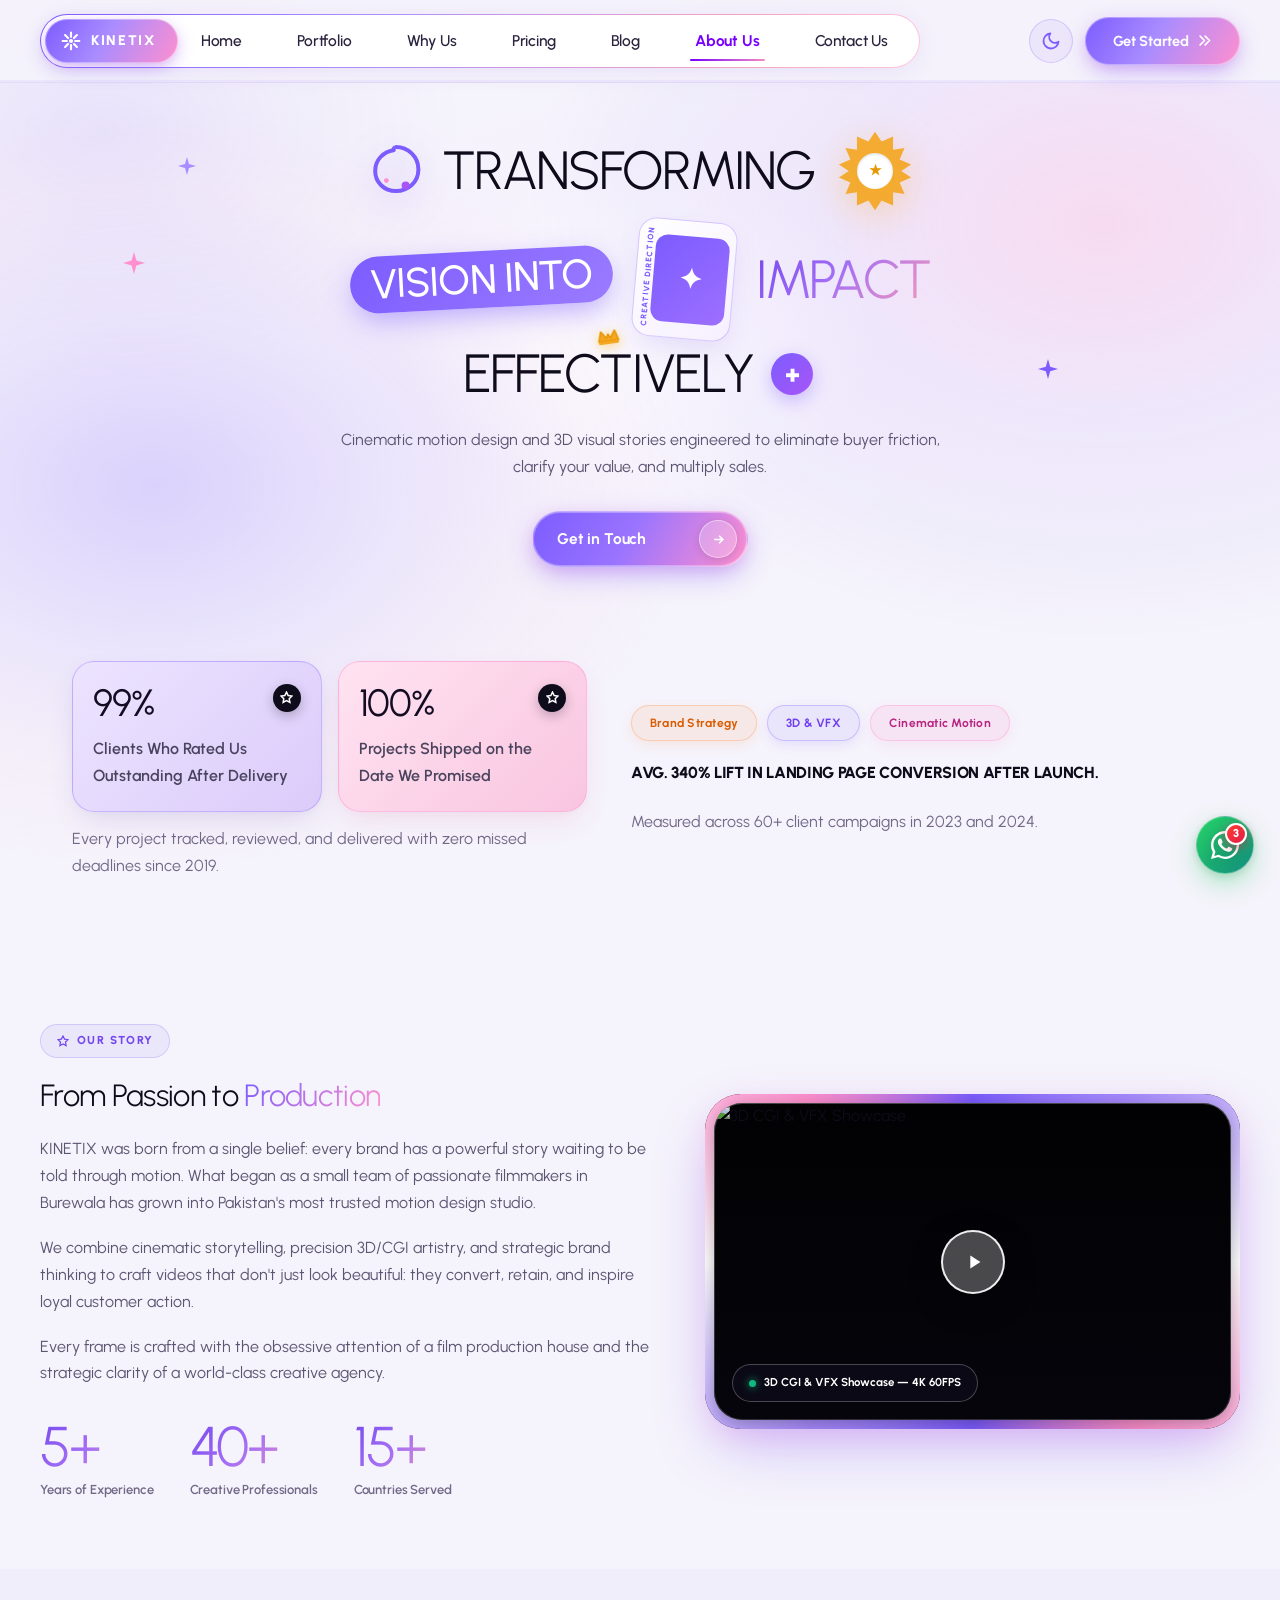
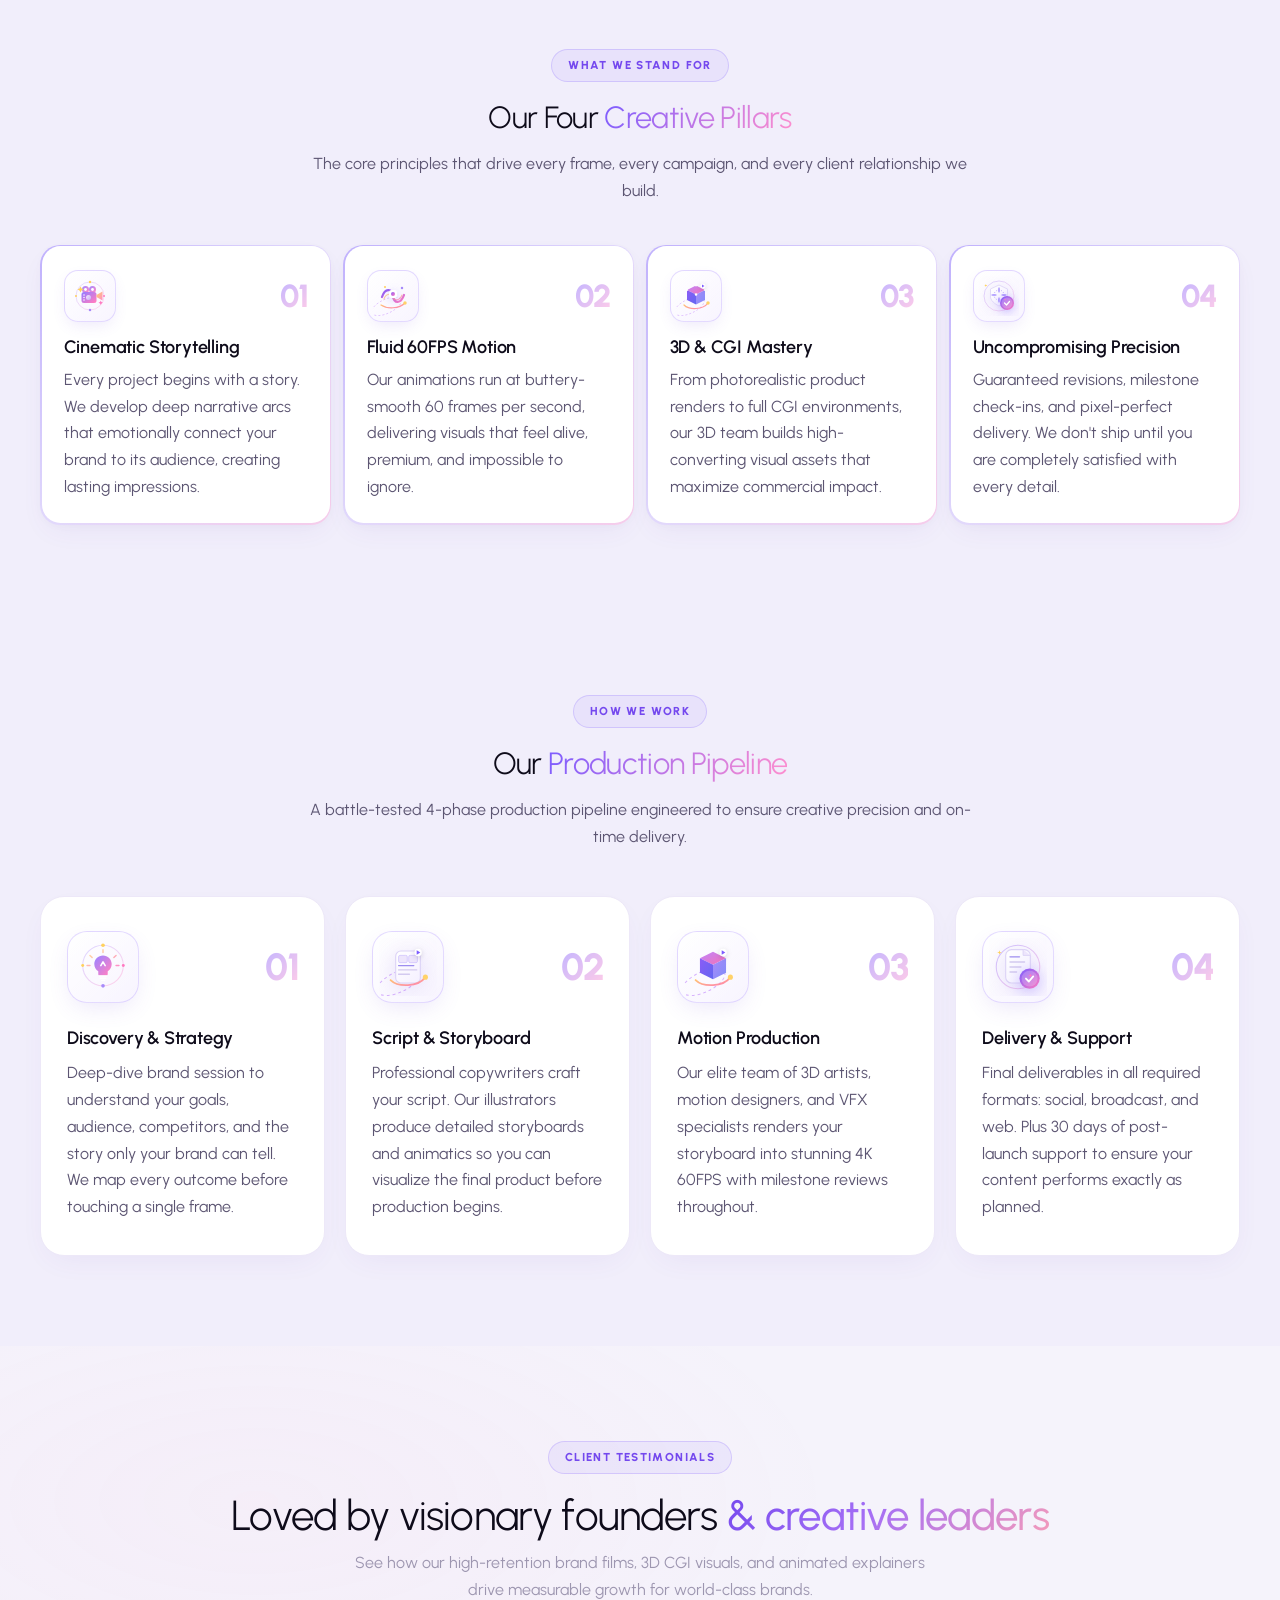
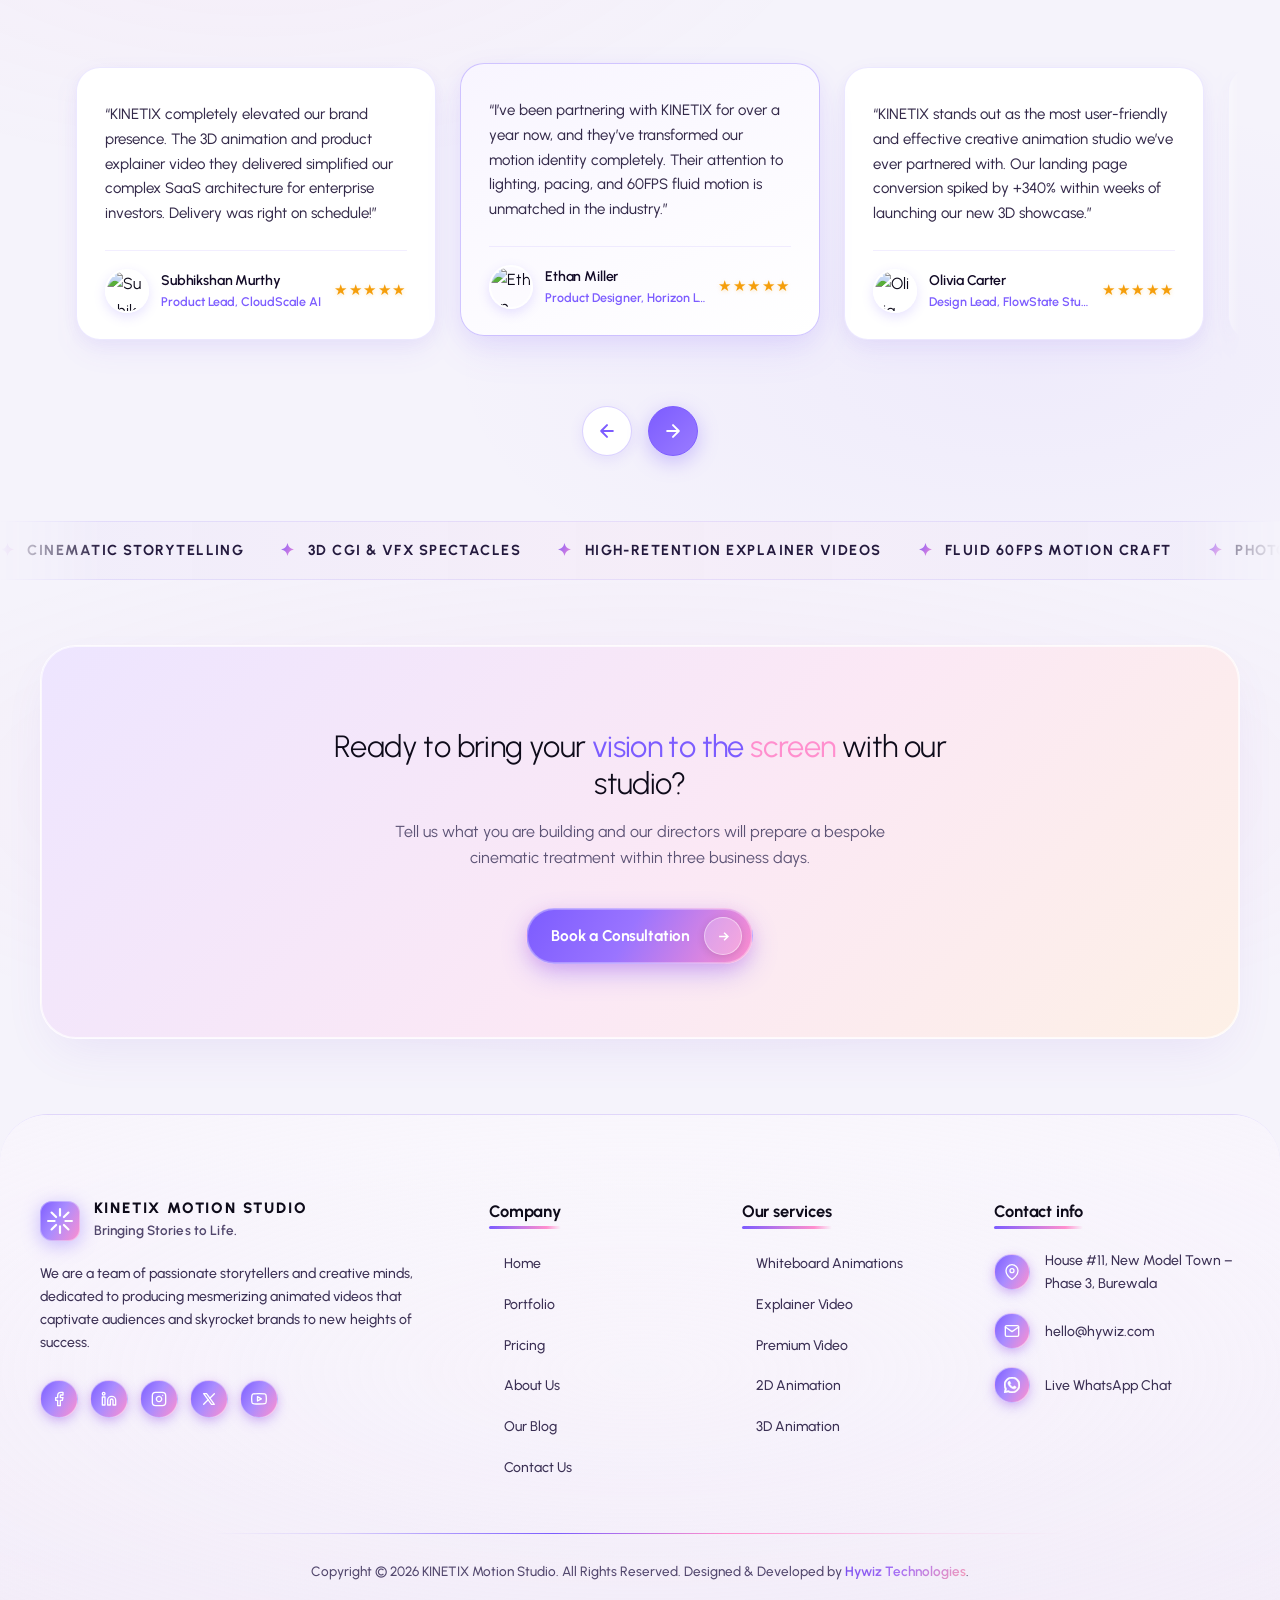
==== about.html @ e3a7b450 "Unify luxury Nuvio-style footer across all pages (home, about, blog-post, product)" ====
<!DOCTYPE html>
<html lang="en">
<head>
<meta charset="UTF-8">
<meta name="viewport" content="width=device-width, initial-scale=1.0">
<title>About Us &mdash; KINETIX Motion &amp; Film Studio</title>
<link rel="preconnect" href="https://fonts.googleapis.com">
<link rel="preconnect" href="https://fonts.gstatic.com" crossorigin>
<link href="https://fonts.googleapis.com/css2?family=Urbanist:wght@300;400;500;600;700;800;900&display=swap" rel="stylesheet">
<link href="https://api.fontshare.com/v2/css?f[]=satoshi@300,400,500,600,700,800,900&display=swap" rel="stylesheet">
<link href="https://fonts.googleapis.com/css2?family=Caveat:wght@600;700&display=swap" rel="stylesheet">
<script src="https://cdnjs.cloudflare.com/ajax/libs/gsap/3.12.5/gsap.min.js"></script>
<script src="https://cdnjs.cloudflare.com/ajax/libs/gsap/3.12.5/ScrollTrigger.min.js"></script>
<link rel="stylesheet" href="css/style.css?v=5.3">
<link rel="stylesheet" href="css/about.css?v=5.2">
<link rel="stylesheet" href="css/dark-theme.css?v=5.3">
<script>
  (function(){
    try {
      var saved = localStorage.getItem('kinetix_theme');
      var prefersDark = window.matchMedia && window.matchMedia('(prefers-color-scheme: dark)').matches;
      if (saved === 'dark' || (!saved && prefersDark)) {
        document.documentElement.setAttribute('data-theme', 'dark');
      }
    } catch(e){}
  })();
</script>
</head>
<body>

<!-- NAVBAR -->
<header class="site-header">
  <div class="nav-wrapper">
    <div class="nav-main-capsule">
      <a href="index.html#top" class="nav-logo-box" aria-label="KINETIX Homepage">
        <svg class="nav-motion-icon" width="20" height="20" viewBox="0 0 24 24" fill="none">
          <path d="M12 2v5M12 17v5M2 12h5M17 12h5M4.93 4.93l3.54 3.54M15.54 15.54l3.53 3.53M4.93 19.07l3.54-3.54M15.54 8.46l3.53-3.53" stroke="#ffffff" stroke-width="2.6" stroke-linecap="round"/>
          <circle cx="12" cy="12" r="2.5" fill="#ffffff"/>
        </svg>
        <span class="nav-logo-text">KINETIX</span>
      </a>
      <div class="nav-links-segment">
        <nav class="nav-links-menu">
          <a href="index.html#top" class="nav-item">Home</a>
          <a href="index.html#work" class="nav-item">Portfolio</a>
          <a href="index.html#why-us" class="nav-item">Why Us</a>
          <a href="index.html#pricing" class="nav-item">Pricing</a>
          <a href="index.html#blog" class="nav-item">Blog</a>
          <a href="about.html" class="nav-item active">About Us</a>
          <a href="index.html#contact" class="nav-item">Contact Us</a>
        </nav>
      </div>
    </div>
    <div class="nav-cta-wrap">
      <!-- Hamburger Button (mobile only) -->
      <button type="button" class="nav-hamburger" id="navHamburger" aria-label="Open menu" aria-expanded="false" onclick="toggleMobileMenu(event)">
        <span class="ham-bar"></span>
        <span class="ham-bar"></span>
        <span class="ham-bar"></span>
      </button>

      <!-- Dark / Light Theme Toggle -->
      <button type="button" class="theme-toggle-btn" aria-label="Toggle dark mode" title="Toggle dark mode">
        <svg class="icon-moon" viewBox="0 0 24 24" width="20" height="20">
          <path d="M21 12.79A9 9 0 1 1 11.21 3 7 7 0 0 0 21 12.79z"/>
        </svg>
        <svg class="icon-sun" viewBox="0 0 24 24" width="20" height="20">
          <circle cx="12" cy="12" r="5"/>
          <line x1="12" y1="1" x2="12" y2="3"/>
          <line x1="12" y1="21" x2="12" y2="23"/>
          <line x1="4.22" y1="4.22" x2="5.64" y2="5.64"/>
          <line x1="18.36" y1="18.36" x2="19.78" y2="19.78"/>
          <line x1="1" y1="12" x2="3" y2="12"/>
          <line x1="21" y1="12" x2="23" y2="12"/>
          <line x1="4.22" y1="19.78" x2="5.64" y2="18.36"/>
          <line x1="18.36" y1="5.64" x2="19.78" y2="4.22"/>
        </svg>
      </button>

      <a href="index.html#pricing" class="btn-get-started">
        <span>Get Started</span>
        <svg class="btn-arrow-icon" viewBox="0 0 24 24" width="16" height="16" fill="none" stroke="currentColor" stroke-width="2.6" stroke-linecap="round" stroke-linejoin="round">
          <path d="M13 5l7 7-7 7M5 5l7 7-7 7"/>
        </svg>
      </a>
    </div>
  </div>

  <!-- Mobile Drawer Menu -->
  <div class="mobile-nav-drawer" id="mobileNavDrawer" aria-hidden="true">
    <nav class="mobile-nav-links">
      <a href="index.html#top" class="mobile-nav-item" onclick="closeMobileMenu()">Home</a>
      <a href="index.html#work" class="mobile-nav-item" onclick="closeMobileMenu()">Portfolio</a>
      <a href="index.html#why-us" class="mobile-nav-item" onclick="closeMobileMenu()">Why Us</a>
      <a href="index.html#pricing" class="mobile-nav-item" onclick="closeMobileMenu()">Pricing</a>
      <a href="index.html#blog" class="mobile-nav-item" onclick="closeMobileMenu()">Blog</a>
      <a href="about.html" class="mobile-nav-item active">About Us</a>
      <a href="index.html#contact" class="mobile-nav-item" onclick="closeMobileMenu()">Contact Us</a>
    </nav>
    <a href="index.html#pricing" class="mobile-nav-cta" onclick="closeMobileMenu()">Get Started <svg viewBox="0 0 24 24" width="14" height="14" fill="none" stroke="currentColor" stroke-width="2.6" stroke-linecap="round"><path d="M5 12h14M13 6l6 6-6 6"/></svg></a>
  </div>

  <!-- Trendy Scroll Progress Bar (0% to 100% Depth Tracker) -->
  <div class="header-scroll-progress-track" aria-hidden="true">
    <div class="header-scroll-progress-bar" id="headerProgressBar"></div>
  </div>
</header>


<main>

<!-- HERO -->
<section class="about-hero-section" id="top">
  <div class="about-hero-canvas">
    <div class="about-collage-headline">
      <!-- Sparkles -->
      <svg class="collage-sparkle sparkle-1" viewBox="0 0 20 20" fill="currentColor"><path d="M10 0l2.2 7.8L20 10l-7.8 2.2L10 20l-2.2-7.8L0 10l7.8-2.2z"/></svg>
      <svg class="collage-sparkle sparkle-2" viewBox="0 0 20 20" fill="currentColor"><path d="M10 0l2.2 7.8L20 10l-7.8 2.2L10 20l-2.2-7.8L0 10l7.8-2.2z"/></svg>
      <svg class="collage-sparkle sparkle-3" viewBox="0 0 20 20" fill="currentColor"><path d="M10 0l2.2 7.8L20 10l-7.8 2.2L10 20l-2.2-7.8L0 10l7.8-2.2z"/></svg>
      <svg class="collage-sparkle sparkle-4" viewBox="0 0 20 20" fill="currentColor"><path d="M10 0l2.2 7.8L20 10l-7.8 2.2L10 20l-2.2-7.8L0 10l7.8-2.2z"/></svg>
      <!-- Line 1 -->
      <div class="collage-line">
        <span class="collage-spiral-wrap">
          <svg class="collage-spiral-svg" viewBox="0 0 80 80" fill="none">
            <path d="M40 10 C55 10 68 22 68 38 C68 54 55 65 40 65 C25 65 14 54 14 40 C14 26 24 16 37 14" stroke="#7c5cff" stroke-width="5" stroke-linecap="round"/>
            <path d="M37 8 L40 14 L33 14 Z" fill="#7c5cff"/>
            <circle cx="52" cy="58" r="5" fill="#a855f7"/>
            <circle cx="28" cy="52" r="3" fill="#ff8fce"/>
          </svg>
        </span>
        <span class="collage-word-huge">TRANSFORMING</span>
        <span class="collage-gold-sticker">
          <svg class="sticker-fluted-bg" viewBox="0 0 100 100">
            <path d="M50 2L58 14L72 8L72 24L86 22L80 36L94 42L82 50L94 58L80 64L86 78L72 76L72 92L58 86L50 98L42 86L28 92L28 76L14 78L20 64L6 58L18 50L6 42L20 36L14 22L28 24L28 8L42 14Z" fill="#f5a623" opacity="0.92"/>
          </svg>
          <span class="sticker-center-badge"><span class="sticker-center-icon">&#9733;</span></span>
        </span>
      </div>
      <!-- Line 2 -->
      <div class="collage-line">
        <span class="collage-pill-purple">VISION INTO</span>
        <span class="collage-photo-card">
          <span class="photo-vertical-tag">Creative&nbsp;Direction</span>
          <span class="photo-avatar-box"><span class="photo-avatar-initial">&#10022;</span></span>
        </span>
        <span class="collage-word-orange">IMPACT</span>
      </div>
      <!-- Line 3 -->
      <div class="collage-line">
        <span class="collage-crown-wrap">
          <svg class="collage-crown-icon" viewBox="0 0 24 24" fill="none">
            <path d="M2 18h20l-3-10-5 7-2-4-2 4-5-7z" fill="#f5a623" stroke="#e59800" stroke-width="1.5" stroke-linejoin="round"/>
            <rect x="2" y="18" width="20" height="3" rx="1" fill="#f5a623"/>
          </svg>
          <span class="collage-word-huge">EFFECTIVELY</span>
        </span>
        <span class="collage-plus-pill">+</span>
      </div>
    </div>

    <p class="about-hero-sub">
      Cinematic motion design and 3D visual stories engineered to eliminate buyer friction, clarify your value, and multiply sales.
    </p>
    <div class="about-hero-action">
      <a href="index.html#contact" class="btn-primary">
        <span>Get in Touch</span>
        <span class="ic">
          <svg width="15" height="15" viewBox="0 0 24 24"><path d="M5 12h14M13 6l6 6-6 6"/></svg>
        </span>
      </a>
    </div>

    <!-- DOCK -->
    <div class="about-bottom-dock">
      <div class="dock-left-module">
        <div class="dock-notch-cards-row">
          <div class="stat-notch-card card-mint">
            <div class="notch-card-top">
              <span class="notch-card-num">99%</span>
              <span class="notch-arrow-icon"><svg viewBox="0 0 24 24" fill="white"><polygon points="12 2 15.09 8.26 22 9.27 17 14.14 18.18 21.02 12 17.77 5.82 21.02 7 14.14 2 9.27 8.91 8.26 12 2"/></svg></span>
            </div>
            <p class="notch-card-label">Clients Who Rated Us Outstanding After Delivery</p>
          </div>
          <div class="stat-notch-card card-yellow-lime">
            <div class="notch-card-top">
              <span class="notch-card-num">100%</span>
              <span class="notch-arrow-icon"><svg viewBox="0 0 24 24" fill="white"><polygon points="12 2 15.09 8.26 22 9.27 17 14.14 18.18 21.02 12 17.77 5.82 21.02 7 14.14 2 9.27 8.91 8.26 12 2"/></svg></span>
            </div>
            <p class="notch-card-label">Projects Shipped on the Date We Promised</p>
          </div>
        </div>
        <p class="dock-micro-desc">Every project tracked, reviewed, and delivered with zero missed deadlines since 2019.</p>
      </div>
      <div class="dock-right-module">
        <div class="dock-tags-stack">
          <div class="dock-pill-drop-item">
            <span class="dock-tag-pill tag-orange">Brand Strategy</span>
          </div>
          <div class="dock-pill-drop-item">
            <span class="dock-tag-pill tag-coral">3D &amp; VFX</span>
          </div>
          <div class="dock-pill-drop-item">
            <span class="dock-tag-pill tag-yellow">Cinematic Motion</span>
          </div>
        </div>
        <p class="dock-impact-statement">Avg. 340% lift in landing page conversion after launch.</p>
        <p class="dock-impact-sub">Measured across 60+ client campaigns in 2023 and 2024.</p>
      </div>
    </div>
  </div>
</section>

<!-- MANIFESTO -->
<section class="about-manifesto-section">
  <div class="about-wrap">
    <div class="manifesto-grid">
      <div>
        <div class="manifesto-tag">
          <svg width="12" height="12" viewBox="0 0 24 24" fill="none" stroke="currentColor" stroke-width="2.5"><polygon points="12 2 15.09 8.26 22 9.27 17 14.14 18.18 21.02 12 17.77 5.82 21.02 7 14.14 2 9.27 8.91 8.26 12 2"/></svg>
          Our Story
        </div>
        <h2 class="manifesto-title">From Passion to <span style="background:linear-gradient(120deg,#7c5cff,#ff8fce);-webkit-background-clip:text;background-clip:text;color:transparent;">Production</span></h2>
        <p class="manifesto-body">KINETIX was born from a single belief: every brand has a powerful story waiting to be told through motion. What began as a small team of passionate filmmakers in Burewala has grown into Pakistan's most trusted motion design studio.</p>
        <p class="manifesto-body">We combine cinematic storytelling, precision 3D/CGI artistry, and strategic brand thinking to craft videos that don't just look beautiful: they convert, retain, and inspire loyal customer action.</p>
        <p class="manifesto-body">Every frame is crafted with the obsessive attention of a film production house and the strategic clarity of a world-class creative agency.</p>
        <div class="manifesto-stats-row">
          <div class="manifesto-stat-col">
            <div class="manifesto-stat-num">5+</div>
            <div class="manifesto-stat-label">Years of Experience</div>
          </div>
          <div class="manifesto-stat-col">
            <div class="manifesto-stat-num">40+</div>
            <div class="manifesto-stat-label">Creative Professionals</div>
          </div>
          <div class="manifesto-stat-col">
            <div class="manifesto-stat-num">15+</div>
            <div class="manifesto-stat-label">Countries Served</div>
          </div>
        </div>
      </div>
      <div class="manifesto-video-card" id="manifestoVideoCard">
        <div class="manifesto-video-container" id="manifestoVideoContainer" onclick="playManifestoVideo(event)">
          <img
            src="https://i.ytimg.com/vi/ez8UKLwe2qw/maxresdefault.jpg"
            onerror="if(!this.dataset.retried){this.dataset.retried=1;this.src='https://i.ytimg.com/vi/ez8UKLwe2qw/mqdefault.jpg';}"
            alt="3D CGI &amp; VFX Showcase"
            class="manifesto-video-preview"
            id="manifestoVideoImg"
            loading="lazy"
          />
          <div class="manifesto-video-overlay" id="manifestoVideoOverlay"></div>
          <div class="manifesto-video-play-btn" id="manifestoPlayOverlay" aria-label="Play 3D CGI Showcase">
            <div class="manifesto-play-pulse"></div>
            <svg viewBox="0 0 24 24"><polygon points="8 5 19 12 8 19 8 5"/></svg>
          </div>
          <div class="manifesto-floating-badge">
            <span class="mfb-dot"></span>
            <span>3D CGI &amp; VFX Showcase &mdash; 4K 60FPS</span>
          </div>
          <div id="manifestoIframeSlot" style="display:none;position:absolute;inset:0;width:100%;height:100%;z-index:10;background:#000;"></div>
        </div>
      </div>
    </div>
  </div>
</section>

<!-- PILLARS -->
<section class="about-pillars-section">
  <div class="about-wrap">
    <div class="pillars-head">
      <div class="about-section-eyebrow">What We Stand For</div>
      <h2 class="about-section-title">Our Four <span style="background:linear-gradient(120deg,#7c5cff,#ff8fce);-webkit-background-clip:text;background-clip:text;color:transparent;">Creative Pillars</span></h2>
      <p class="about-section-desc">The core principles that drive every frame, every campaign, and every client relationship we build.</p>
    </div>
    <div class="pillars-grid">
      <!-- Pillar Card 01: Cinematic Storytelling -->
      <div class="service-card pillar-card">
        <div class="pillar-card-inner">
          <div class="service-card-top">
            <div class="process-icon-box concept-box">
              <svg class="process-animated-svg" viewBox="0 0 80 80" fill="none" xmlns="http://www.w3.org/2000/svg">
                <defs>
                  <linearGradient id="pilBulbGrad1" x1="10%" y1="10%" x2="90%" y2="90%">
                    <stop offset="0%" stop-color="#9d7cfd"/>
                    <stop offset="100%" stop-color="#ff7bc2"/>
                  </linearGradient>
                  <linearGradient id="pilLensGrad1" x1="0%" y1="0%" x2="100%" y2="100%">
                    <stop offset="0%" stop-color="#ffd269"/>
                    <stop offset="100%" stop-color="#ff8ec7"/>
                  </linearGradient>
                  <linearGradient id="pilGlassGrad1" x1="0%" y1="0%" x2="100%" y2="100%">
                    <stop offset="0%" stop-color="#ffffff"/>
                    <stop offset="100%" stop-color="#c4b5fd"/>
                  </linearGradient>
                </defs>
                <circle class="anim-pulse-ring" cx="40" cy="40" r="28" stroke="url(#pilBulbGrad1)" stroke-width="1.5" opacity="0.35"/>
                <g class="anim-orbit">
                  <circle cx="40" cy="12" r="2.5" fill="#ffd15c"/>
                  <circle cx="68" cy="40" r="2" fill="#ff7bc2"/>
                  <circle cx="40" cy="68" r="2.5" fill="#a78bfa"/>
                  <circle cx="12" cy="40" r="2" fill="#ffd15c"/>
                </g>
                <g class="anim-float-bulb">
                  <circle cx="31" cy="27" r="7" fill="url(#pilBulbGrad1)" opacity="0.9"/>
                  <circle cx="31" cy="27" r="2.8" fill="#ffffff"/>
                  <circle cx="45" cy="27" r="7" fill="url(#pilBulbGrad1)" opacity="0.9"/>
                  <circle cx="45" cy="27" r="2.8" fill="#ffffff"/>
                  <rect x="23" y="32" width="30" height="22" rx="5" fill="url(#pilBulbGrad1)"/>
                  <polygon points="53,38 65,31 65,49 53,42" fill="url(#pilLensGrad1)"/>
                  <circle class="anim-glow-filament" cx="37" cy="43" r="5" fill="url(#pilGlassGrad1)" opacity="0.85"/>
                  <circle cx="28" cy="38" r="1.5" fill="#ffffff"/>
                  <circle cx="28" cy="43" r="1.5" fill="#ffffff"/>
                  <circle cx="28" cy="48" r="1.5" fill="#ffffff"/>
                </g>
                <g class="anim-sparkle">
                  <path d="M19 25L21 21L23 25L27 27L23 29L21 33L19 29L15 27Z" fill="#ffd15c"/>
                  <path d="M60 52L61.5 49L63 52L66 53.5L63 55L61.5 58L60 55L57 53.5Z" fill="#ff7bc2"/>
                </g>
              </svg>
            </div>
            <span class="step-number">01</span>
          </div>
          <h3 class="service-card-title">Cinematic Storytelling</h3>
          <p>Every project begins with a story. We develop deep narrative arcs that emotionally connect your brand to its audience, creating lasting impressions.</p>
          <div class="service-card-accent-bar"></div>
        </div>
      </div>

      <!-- Pillar Card 02: Fluid 60FPS Motion -->
      <div class="service-card pillar-card">
        <div class="pillar-card-inner">
          <div class="service-card-top">
            <div class="process-icon-box prototype-box">
              <svg class="process-animated-svg" viewBox="0 0 80 80" fill="none" xmlns="http://www.w3.org/2000/svg">
                <defs>
                  <linearGradient id="pilWaveGrad2" x1="0%" y1="0%" x2="100%" y2="100%">
                    <stop offset="0%" stop-color="#8b5cf6"/>
                    <stop offset="100%" stop-color="#ff7bc2"/>
                  </linearGradient>
                  <linearGradient id="pilSpeedGrad2" x1="0%" y1="0%" x2="100%" y2="100%">
                    <stop offset="0%" stop-color="#ffd269"/>
                    <stop offset="100%" stop-color="#ff7eb3"/>
                  </linearGradient>
                </defs>
                <ellipse class="anim-spin-slow" cx="40" cy="40" rx="32" ry="14" stroke="#c084fc" stroke-width="1.4" stroke-dasharray="4 4" opacity="0.6" transform="rotate(-25 40 40)"/>
                <g class="anim-float-cube">
                  <path d="M18 42 C 24 24, 38 24, 40 40 C 42 56, 56 56, 62 38" stroke="url(#pilWaveGrad2)" stroke-width="4.5" stroke-linecap="round" fill="none"/>
                  <path d="M22 46 C 26 34, 38 34, 40 42 C 42 50, 54 50, 58 38" stroke="url(#pilSpeedGrad2)" stroke-width="2.2" stroke-linecap="round" fill="none" opacity="0.75"/>
                  <g transform="translate(32, 28)">
                    <rect x="0" y="0" width="16" height="16" rx="5" fill="#ffffff" filter="drop-shadow(0 4px 8px rgba(124,92,255,0.3))"/>
                    <circle cx="8" cy="8" r="4" fill="url(#pilWaveGrad2)"/>
                  </g>
                </g>
                <path class="anim-draw-path" d="M16 58 C28 66, 52 66, 64 54" stroke="url(#pilSpeedGrad2)" stroke-width="2.5" stroke-linecap="round" fill="none"/>
                <circle class="anim-orbit-particle" cx="64" cy="54" r="3.5" fill="#ffd269"/>
                <g class="anim-sparkle">
                  <circle cx="24" cy="22" r="2" fill="#ffd15c"/>
                  <circle cx="58" cy="24" r="2.5" fill="#a78bfa"/>
                </g>
              </svg>
            </div>
            <span class="step-number">02</span>
          </div>
          <h3 class="service-card-title">Fluid 60FPS Motion</h3>
          <p>Our animations run at buttery-smooth 60 frames per second, delivering visuals that feel alive, premium, and impossible to ignore.</p>
          <div class="service-card-accent-bar"></div>
        </div>
      </div>

      <!-- Pillar Card 03: 3D & CGI Mastery -->
      <div class="service-card pillar-card">
        <div class="pillar-card-inner">
          <div class="service-card-top">
            <div class="process-icon-box concept-box">
              <svg class="process-animated-svg" viewBox="0 0 80 80" fill="none" xmlns="http://www.w3.org/2000/svg">
                <defs>
                  <linearGradient id="pilCubeGrad3a" x1="0%" y1="0%" x2="100%" y2="100%">
                    <stop offset="0%" stop-color="#8b5cf6"/>
                    <stop offset="100%" stop-color="#6366f1"/>
                  </linearGradient>
                  <linearGradient id="pilCubeGrad3b" x1="0%" y1="0%" x2="100%" y2="100%">
                    <stop offset="0%" stop-color="#a78bfa"/>
                    <stop offset="100%" stop-color="#818cf8"/>
                  </linearGradient>
                  <linearGradient id="pilCubeGrad3c" x1="0%" y1="0%" x2="100%" y2="100%">
                    <stop offset="0%" stop-color="#c084fc"/>
                    <stop offset="100%" stop-color="#f472b6"/>
                  </linearGradient>
                  <linearGradient id="pilPenGrad3" x1="0%" y1="0%" x2="100%" y2="100%">
                    <stop offset="0%" stop-color="#ffd269"/>
                    <stop offset="100%" stop-color="#ff7eb3"/>
                  </linearGradient>
                </defs>
                <ellipse class="anim-spin-slow" cx="40" cy="40" rx="32" ry="14" stroke="#c084fc" stroke-width="1.4" stroke-dasharray="4 4" opacity="0.6" transform="rotate(-25 40 40)"/>
                <g class="anim-float-cube">
                  <polygon points="40,19 58,28 40,37 22,28" fill="url(#pilCubeGrad3c)"/>
                  <polygon points="22,28 40,37 40,57 22,48" fill="url(#pilCubeGrad3a)"/>
                  <polygon points="40,37 58,28 58,48 40,57" fill="url(#pilCubeGrad3b)"/>
                  <circle cx="40" cy="19" r="2" fill="#ffffff"/>
                  <circle cx="58" cy="28" r="2" fill="#ffffff"/>
                  <circle cx="22" cy="28" r="2" fill="#ffffff"/>
                  <circle cx="40" cy="37" r="2.5" fill="#ffffff"/>
                </g>
                <path class="anim-draw-path" d="M16 58 C26 68, 54 68, 64 54" stroke="url(#pilPenGrad3)" stroke-width="2.5" stroke-linecap="round" fill="none"/>
                <circle class="anim-orbit-particle" cx="64" cy="54" r="3.5" fill="#ffd269"/>
                <g class="anim-pen-tool" transform="translate(48, 14)">
                  <circle cx="6" cy="6" r="5" fill="#ffffff" filter="drop-shadow(0 2px 4px rgba(0,0,0,0.15))"/>
                  <polygon points="4,3 9,6 4,9" fill="#7c5cff"/>
                </g>
              </svg>
            </div>
            <span class="step-number">03</span>
          </div>
          <h3 class="service-card-title">3D &amp; CGI Mastery</h3>
          <p>From photorealistic product renders to full CGI environments, our 3D team builds high-converting visual assets that maximize commercial impact.</p>
          <div class="service-card-accent-bar"></div>
        </div>
      </div>

      <!-- Pillar Card 04: Uncompromising Precision -->
      <div class="service-card pillar-card">
        <div class="pillar-card-inner">
          <div class="service-card-top">
            <div class="process-icon-box document-box">
              <svg class="process-animated-svg" viewBox="0 0 80 80" fill="none" xmlns="http://www.w3.org/2000/svg">
                <defs>
                  <linearGradient id="pilShieldGrad4" x1="0%" y1="0%" x2="100%" y2="100%">
                    <stop offset="0%" stop-color="#ffffff"/>
                    <stop offset="100%" stop-color="#f3efff"/>
                  </linearGradient>
                  <linearGradient id="pilBadgeGrad4" x1="0%" y1="0%" x2="100%" y2="100%">
                    <stop offset="0%" stop-color="#7c5cff"/>
                    <stop offset="100%" stop-color="#ff7bc2"/>
                  </linearGradient>
                </defs>
                <circle class="anim-pulse-ring" cx="40" cy="40" r="30" stroke="url(#pilBadgeGrad4)" stroke-width="1.5" opacity="0.35"/>
                <g class="anim-float-doc">
                  <path d="M40 18 L57 26 V42 C57 52 40 60 40 60 C40 60 23 52 23 42 V26 Z" fill="url(#pilShieldGrad4)" stroke="#dcd3f6" stroke-width="1.6" filter="drop-shadow(0 6px 16px rgba(120,80,220,0.18))"/>
                  <circle cx="40" cy="38" r="10" stroke="#a78bfa" stroke-width="1.4" stroke-dasharray="2 3"/>
                  <line x1="40" y1="24" x2="40" y2="32" stroke="#7c5cff" stroke-width="1.8" stroke-linecap="round"/>
                  <line x1="40" y1="44" x2="40" y2="52" stroke="#7c5cff" stroke-width="1.8" stroke-linecap="round"/>
                  <line x1="26" y1="38" x2="34" y2="38" stroke="#7c5cff" stroke-width="1.8" stroke-linecap="round"/>
                  <line x1="46" y1="38" x2="54" y2="38" stroke="#7c5cff" stroke-width="1.8" stroke-linecap="round"/>
                </g>
                <g class="anim-stamp-badge" transform="translate(42, 40)">
                  <circle cx="14" cy="14" r="14" fill="url(#pilBadgeGrad4)" filter="drop-shadow(0 4px 10px rgba(124,92,255,0.4))"/>
                  <circle cx="14" cy="14" r="11" fill="#ffffff" opacity="0.2"/>
                  <path d="M9 14L13 18L19 11" stroke="#ffffff" stroke-width="2.6" stroke-linecap="round" stroke-linejoin="round"/>
                </g>
                <g class="anim-sparkle">
                  <path d="M16 26L18 20L20 26L26 28L20 30L18 36L16 30L10 28Z" fill="#ffd15c" transform="scale(0.38) translate(18, 22)"/>
                  <path d="M16 26L18 20L20 26L26 28L20 30L18 36L16 30L10 28Z" fill="#ff7bc2" transform="scale(0.32) translate(145, 120)"/>
                </g>
              </svg>
            </div>
            <span class="step-number">04</span>
          </div>
          <h3 class="service-card-title">Uncompromising Precision</h3>
          <p>Guaranteed revisions, milestone check-ins, and pixel-perfect delivery. We don't ship until you are completely satisfied with every detail.</p>
          <div class="service-card-accent-bar"></div>
        </div>
      </div>
    </div>
  </div>
</section>

<!-- PIPELINE -->
<section class="about-pipeline-section">
  <div class="about-wrap">
    <div style="text-align:center;max-width:680px;margin:0 auto;">
      <div class="about-section-eyebrow">How We Work</div>
      <h2 class="about-section-title">Our <span style="background:linear-gradient(120deg,#7c5cff,#ff8fce);-webkit-background-clip:text;background-clip:text;color:transparent;">Production Pipeline</span></h2>
      <p class="about-section-desc">A battle-tested 4-phase production pipeline engineered to ensure creative precision and on-time delivery.</p>
    </div>
    <div class="pipeline-steps-grid">
      <!-- Phase 01: Discovery & Strategy -->
      <div class="service-card pipeline-step-card">
        <div class="service-card-top">
          <div class="process-icon-box concept-box">
            <svg class="process-animated-svg" viewBox="0 0 80 80" fill="none" xmlns="http://www.w3.org/2000/svg">
              <defs>
                <linearGradient id="pipeBulbGrad1" x1="10%" y1="10%" x2="90%" y2="90%">
                  <stop offset="0%" stop-color="#9d7cfd"/>
                  <stop offset="100%" stop-color="#ff7bc2"/>
                </linearGradient>
                <linearGradient id="pipeRayGrad1" x1="0%" y1="0%" x2="100%" y2="100%">
                  <stop offset="0%" stop-color="#ffe699"/>
                  <stop offset="100%" stop-color="#ff8ec7"/>
                </linearGradient>
              </defs>
              <circle class="anim-pulse-ring" cx="40" cy="38" r="28" stroke="url(#pipeBulbGrad1)" stroke-width="1.5" opacity="0.3"/>
              <g class="anim-orbit">
                <circle cx="40" cy="10" r="2.5" fill="#ffd15c"/>
                <circle cx="68" cy="38" r="2" fill="#ff7bc2"/>
                <circle cx="40" cy="66" r="2.5" fill="#a78bfa"/>
                <circle cx="12" cy="38" r="2" fill="#ffd15c"/>
              </g>
              <path class="anim-float-bulb" d="M28 36C28 29.37 33.37 24 40 24C46.63 24 52 29.37 52 36C52 40.2 49.8 43.9 46.5 46V50C46.5 50.8 45.8 51.5 45 51.5H35C34.2 51.5 33.5 50.8 33.5 50V46C30.2 43.9 28 40.2 28 36Z" fill="url(#pipeBulbGrad1)" opacity="0.95"/>
              <path d="M35 52.5H45M36 55.5H44M38 58.5H42" stroke="#ffffff" stroke-width="1.8" stroke-linecap="round"/>
              <path class="anim-glow-filament" d="M37 38L40 33L43 38" stroke="#ffffff" stroke-width="2.2" stroke-linecap="round" stroke-linejoin="round"/>
              <path class="anim-sparkle" d="M40 16V20M22 24L25 27M58 24L55 27M18 38H22M58 38H62" stroke="url(#pipeRayGrad1)" stroke-width="2" stroke-linecap="round"/>
            </svg>
          </div>
          <span class="step-number">01</span>
        </div>
        <h3 class="service-card-title">Discovery &amp; Strategy</h3>
        <p>Deep-dive brand session to understand your goals, audience, competitors, and the story only your brand can tell. We map every outcome before touching a single frame.</p>
        <div class="service-card-accent-bar"></div>
      </div>

      <!-- Phase 02: Script & Storyboard -->
      <div class="service-card pipeline-step-card">
        <div class="service-card-top">
          <div class="process-icon-box prototype-box">
            <svg class="process-animated-svg" viewBox="0 0 80 80" fill="none" xmlns="http://www.w3.org/2000/svg">
              <defs>
                <linearGradient id="pipeStoryDocGrad" x1="0%" y1="0%" x2="100%" y2="100%">
                  <stop offset="0%" stop-color="#ffffff"/>
                  <stop offset="100%" stop-color="#f5f0ff"/>
                </linearGradient>
                <linearGradient id="pipePenGrad2" x1="0%" y1="0%" x2="100%" y2="100%">
                  <stop offset="0%" stop-color="#ffd269"/>
                  <stop offset="100%" stop-color="#ff7eb3"/>
                </linearGradient>
              </defs>
              <ellipse class="anim-spin-slow" cx="40" cy="40" rx="32" ry="14" stroke="#c084fc" stroke-width="1.4" stroke-dasharray="4 4" opacity="0.6" transform="rotate(-25 40 40)"/>
              <g class="anim-float-doc">
                <rect x="23" y="18" width="34" height="44" rx="7" fill="url(#pipeStoryDocGrad)" stroke="#dcd3f6" stroke-width="1.5" filter="drop-shadow(0 6px 16px rgba(120,80,220,0.18))"/>
                <rect x="27" y="24" width="12" height="10" rx="2" fill="#ede5fc" stroke="#c4b5fd" stroke-width="0.8"/>
                <rect x="41" y="24" width="12" height="10" rx="2" fill="#ede5fc" stroke="#c4b5fd" stroke-width="0.8"/>
                <line x1="27" y1="38" x2="48" y2="38" stroke="#9d8df0" stroke-width="1.8" stroke-linecap="round"/>
                <line x1="27" y1="44" x2="52" y2="44" stroke="#d3caf0" stroke-width="1.8" stroke-linecap="round"/>
                <line x1="27" y1="50" x2="42" y2="50" stroke="#d3caf0" stroke-width="1.8" stroke-linecap="round"/>
              </g>
              <path class="anim-draw-path" d="M16 58 C26 68, 54 68, 64 54" stroke="url(#pipePenGrad2)" stroke-width="2.5" stroke-linecap="round" fill="none"/>
              <circle class="anim-orbit-particle" cx="64" cy="54" r="3.5" fill="#ffd269"/>
              <g class="anim-pen-tool" transform="translate(48, 14)">
                <circle cx="6" cy="6" r="5" fill="#ffffff" filter="drop-shadow(0 2px 4px rgba(0,0,0,0.15))"/>
                <polygon points="4,3 9,6 4,9" fill="#7c5cff"/>
              </g>
            </svg>
          </div>
          <span class="step-number">02</span>
        </div>
        <h3 class="service-card-title">Script &amp; Storyboard</h3>
        <p>Professional copywriters craft your script. Our illustrators produce detailed storyboards and animatics so you can visualize the final product before production begins.</p>
        <div class="service-card-accent-bar"></div>
      </div>

      <!-- Phase 03: Motion Production -->
      <div class="service-card pipeline-step-card">
        <div class="service-card-top">
          <div class="process-icon-box concept-box">
            <svg class="process-animated-svg" viewBox="0 0 80 80" fill="none" xmlns="http://www.w3.org/2000/svg">
              <defs>
                <linearGradient id="pipeCubeGrad3a" x1="0%" y1="0%" x2="100%" y2="100%">
                  <stop offset="0%" stop-color="#8b5cf6"/>
                  <stop offset="100%" stop-color="#6366f1"/>
                </linearGradient>
                <linearGradient id="pipeCubeGrad3b" x1="0%" y1="0%" x2="100%" y2="100%">
                  <stop offset="0%" stop-color="#a78bfa"/>
                  <stop offset="100%" stop-color="#818cf8"/>
                </linearGradient>
                <linearGradient id="pipeCubeGrad3c" x1="0%" y1="0%" x2="100%" y2="100%">
                  <stop offset="0%" stop-color="#c084fc"/>
                  <stop offset="100%" stop-color="#f472b6"/>
                </linearGradient>
                <linearGradient id="pipeTrackGrad" x1="0%" y1="0%" x2="100%" y2="100%">
                  <stop offset="0%" stop-color="#ffd269"/>
                  <stop offset="100%" stop-color="#ff7eb3"/>
                </linearGradient>
              </defs>
              <ellipse class="anim-spin-slow" cx="40" cy="40" rx="32" ry="14" stroke="#c084fc" stroke-width="1.4" stroke-dasharray="4 4" opacity="0.6" transform="rotate(-25 40 40)"/>
              <g class="anim-float-cube">
                <polygon points="40,19 58,28 40,37 22,28" fill="url(#pipeCubeGrad3c)"/>
                <polygon points="22,28 40,37 40,57 22,48" fill="url(#pipeCubeGrad3a)"/>
                <polygon points="40,37 58,28 58,48 40,57" fill="url(#pipeCubeGrad3b)"/>
              </g>
              <path class="anim-draw-path" d="M16 58 C26 68, 54 68, 64 54" stroke="url(#pipeTrackGrad)" stroke-width="2.5" stroke-linecap="round" fill="none"/>
              <circle class="anim-orbit-particle" cx="64" cy="54" r="3.5" fill="#ffd269"/>
              <g class="anim-pen-tool" transform="translate(48, 14)">
                <circle cx="6" cy="6" r="5" fill="#ffffff" filter="drop-shadow(0 2px 4px rgba(0,0,0,0.15))"/>
                <polygon points="4,3 9,6 4,9" fill="#7c5cff"/>
              </g>
            </svg>
          </div>
          <span class="step-number">03</span>
        </div>
        <h3 class="service-card-title">Motion Production</h3>
        <p>Our elite team of 3D artists, motion designers, and VFX specialists renders your storyboard into stunning 4K 60FPS with milestone reviews throughout.</p>
        <div class="service-card-accent-bar"></div>
      </div>

      <!-- Phase 04: Delivery & Support -->
      <div class="service-card pipeline-step-card">
        <div class="service-card-top">
          <div class="process-icon-box document-box">
            <svg class="process-animated-svg" viewBox="0 0 80 80" fill="none" xmlns="http://www.w3.org/2000/svg">
              <defs>
                <linearGradient id="pipeDocGrad4" x1="0%" y1="0%" x2="100%" y2="100%">
                  <stop offset="0%" stop-color="#ffffff"/>
                  <stop offset="100%" stop-color="#f3efff"/>
                </linearGradient>
                <linearGradient id="pipeBadgeGrad4" x1="0%" y1="0%" x2="100%" y2="100%">
                  <stop offset="0%" stop-color="#7c5cff"/>
                  <stop offset="100%" stop-color="#ff7bc2"/>
                </linearGradient>
              </defs>
              <circle class="anim-pulse-ring" cx="40" cy="40" r="30" stroke="url(#pipeBadgeGrad4)" stroke-width="1.5" opacity="0.35"/>
              <g class="anim-float-doc">
                <rect x="23" y="16" width="34" height="46" rx="8" fill="url(#pipeDocGrad4)" stroke="#dcd3f6" stroke-width="1.5" filter="drop-shadow(0 6px 16px rgba(120,80,220,0.18))"/>
                <path d="M47 16V24H57" fill="#ede5fc" stroke="#dcd3f6" stroke-width="1.2"/>
                <line x1="29" y1="26" x2="42" y2="26" stroke="#9d8df0" stroke-width="2" stroke-linecap="round"/>
                <line x1="29" y1="33" x2="49" y2="33" stroke="#d3caf0" stroke-width="2" stroke-linecap="round"/>
                <line x1="29" y1="40" x2="44" y2="40" stroke="#d3caf0" stroke-width="2" stroke-linecap="round"/>
                <line x1="29" y1="47" x2="38" y2="47" stroke="#d3caf0" stroke-width="2" stroke-linecap="round"/>
              </g>
              <g class="anim-stamp-badge" transform="translate(42, 42)">
                <circle cx="14" cy="14" r="14" fill="url(#pipeBadgeGrad4)" filter="drop-shadow(0 4px 10px rgba(124,92,255,0.4))"/>
                <circle cx="14" cy="14" r="11" fill="#ffffff" opacity="0.2"/>
                <path d="M9 14L13 18L19 11" stroke="#ffffff" stroke-width="2.6" stroke-linecap="round" stroke-linejoin="round"/>
              </g>
              <g class="anim-sparkle">
                <path d="M16 26L18 20L20 26L26 28L20 30L18 36L16 30L10 28Z" fill="#ffd15c" transform="scale(0.4) translate(18, 22)"/>
                <path d="M16 26L18 20L20 26L26 28L20 30L18 36L16 30L10 28Z" fill="#ff7bc2" transform="scale(0.35) translate(145, 120)"/>
              </g>
            </svg>
          </div>
          <span class="step-number">04</span>
        </div>
        <h3 class="service-card-title">Delivery &amp; Support</h3>
        <p>Final deliverables in all required formats: social, broadcast, and web. Plus 30 days of post-launch support to ensure your content performs exactly as planned.</p>
        <div class="service-card-accent-bar"></div>
      </div>
    </div>
  </div>
</section>

<!-- TESTIMONIALS -->
<section class="testimonials-section" id="testimonials">
  <div class="wrap">
    <div class="testi-head">
      <div class="about-section-eyebrow" style="margin-bottom: 8px;">Client Testimonials</div>
      <h2 class="testimonials-title">Loved by visionary founders <span class="accent-text">&amp; creative leaders</span></h2>
      <p>See how our high-retention brand films, 3D CGI visuals, and animated explainers drive measurable growth for world-class brands.</p>
    </div>

    <!-- Multi-Card Carousel Slider (Pagedone Reference Layout) -->
    <div class="testi-slider-wrapper">
      <div class="testi-slider-viewport" id="testiViewport">
        <div class="testi-slider-track" id="testiSliderTrack">
          
          <!-- Card 1: Subhikshan Murthy -->
          <div class="testi-card-box">
            <div class="testi-card-quote">
              &ldquo;KINETIX completely elevated our brand presence. The 3D animation and product explainer video they delivered simplified our complex SaaS architecture for enterprise investors. Delivery was right on schedule!&rdquo;
            </div>
            <div class="testi-card-footer">
              <div class="testi-card-author">
                <img src="https://images.unsplash.com/photo-1507003211169-0a1dd7228f2d?w=120&auto=format&fit=crop&q=80" alt="Subhikshan Murthy" class="testi-card-avatar" />
                <div class="testi-card-meta">
                  <h4 class="testi-card-name">Subhikshan Murthy</h4>
                  <span class="testi-card-role">Product Lead, CloudScale AI</span>
                </div>
              </div>
              <div class="testi-card-stars" aria-label="5 stars">&#9733;&#9733;&#9733;&#9733;&#9733;</div>
            </div>
          </div>

          <!-- Card 2: Ethan Miller (Featured / Highlighted) -->
          <div class="testi-card-box featured">
            <div class="testi-card-quote">
              &ldquo;I&rsquo;ve been partnering with KINETIX for over a year now, and they&rsquo;ve transformed our motion identity completely. Their attention to lighting, pacing, and 60FPS fluid motion is unmatched in the industry.&rdquo;
            </div>
            <div class="testi-card-footer">
              <div class="testi-card-author">
                <img src="https://images.unsplash.com/photo-1534528741775-53994a69daeb?w=120&auto=format&fit=crop&q=80" alt="Ethan Miller" class="testi-card-avatar" />
                <div class="testi-card-meta">
                  <h4 class="testi-card-name">Ethan Miller</h4>
                  <span class="testi-card-role">Product Designer, Horizon Labs</span>
                </div>
              </div>
              <div class="testi-card-stars" aria-label="5 stars">&#9733;&#9733;&#9733;&#9733;&#9733;</div>
            </div>
          </div>

          <!-- Card 3: Olivia Carter -->
          <div class="testi-card-box">
            <div class="testi-card-quote">
              &ldquo;KINETIX stands out as the most user-friendly and effective creative animation studio we&rsquo;ve ever partnered with. Our landing page conversion spiked by +340% within weeks of launching our new 3D showcase.&rdquo;
            </div>
            <div class="testi-card-footer">
              <div class="testi-card-author">
                <img src="https://images.unsplash.com/photo-1573496359142-b8d87734a5a2?w=120&auto=format&fit=crop&q=80" alt="Olivia Carter" class="testi-card-avatar" />
                <div class="testi-card-meta">
                  <h4 class="testi-card-name">Olivia Carter</h4>
                  <span class="testi-card-role">Design Lead, FlowState Studio</span>
                </div>
              </div>
              <div class="testi-card-stars" aria-label="5 stars">&#9733;&#9733;&#9733;&#9733;&#9733;</div>
            </div>
          </div>

          <!-- Card 4: Sarah Jenkins -->
          <div class="testi-card-box">
            <div class="testi-card-quote">
              &ldquo;The conversion lift we saw after putting KINETIX&rsquo;s commercial film on our landing page was remarkable &mdash; over +340% increase in inbound demos with true Hollywood calibre motion craft.&rdquo;
            </div>
            <div class="testi-card-footer">
              <div class="testi-card-author">
                <img src="https://images.unsplash.com/photo-1494790108377-be9c29b29330?w=120&auto=format&fit=crop&q=80" alt="Sarah Jenkins" class="testi-card-avatar" />
                <div class="testi-card-meta">
                  <h4 class="testi-card-name">Sarah Jenkins</h4>
                  <span class="testi-card-role">Head of Growth, FinPulse Global</span>
                </div>
              </div>
              <div class="testi-card-stars" aria-label="5 stars">&#9733;&#9733;&#9733;&#9733;&#9733;</div>
            </div>
          </div>

          <!-- Card 5: Alexandre Dubois -->
          <div class="testi-card-box">
            <div class="testi-card-quote">
              &ldquo;Working with KINETIX on our flagship 3D CGI spectacle was effortless. From storyboard exploration to the final color grade, their team brought unprecedented energy and technical perfection.&rdquo;
            </div>
            <div class="testi-card-footer">
              <div class="testi-card-author">
                <img src="https://images.unsplash.com/photo-1500648767791-00dcc994a43e?w=120&auto=format&fit=crop&q=80" alt="Alexandre Dubois" class="testi-card-avatar" />
                <div class="testi-card-meta">
                  <h4 class="testi-card-name">Alexandre Dubois</h4>
                  <span class="testi-card-role">Creative Director, Lumina Media</span>
                </div>
              </div>
              <div class="testi-card-stars" aria-label="5 stars">&#9733;&#9733;&#9733;&#9733;&#9733;</div>
            </div>
          </div>

          <!-- Card 6: Elena Rostova -->
          <div class="testi-card-box">
            <div class="testi-card-quote">
              &ldquo;Finding a studio that balances technical accuracy and deeply emotional storytelling is extremely rare. KINETIX delivered a cinematic brand film that resonated with enterprise partners worldwide.&rdquo;
            </div>
            <div class="testi-card-footer">
              <div class="testi-card-author">
                <img src="https://images.unsplash.com/photo-1580489944761-15a19d654956?w=120&auto=format&fit=crop&q=80" alt="Elena Rostova" class="testi-card-avatar" />
                <div class="testi-card-meta">
                  <h4 class="testi-card-name">Elena Rostova</h4>
                  <span class="testi-card-role">VP of Marketing, Veloce Tech</span>
                </div>
              </div>
              <div class="testi-card-stars" aria-label="5 stars">&#9733;&#9733;&#9733;&#9733;&#9733;</div>
            </div>
          </div>

        </div> <!-- .testi-slider-track -->
      </div> <!-- .testi-slider-viewport -->

      <!-- Navigation Buttons (Centered below cards, matching reference design) -->
      <div class="testi-slider-nav">
        <button type="button" class="testi-nav-arrow btn-prev" onclick="prevTestimonial()" aria-label="Previous testimonials">
          <svg viewBox="0 0 24 24" width="20" height="20" fill="none" stroke="currentColor" stroke-width="2.4" stroke-linecap="round" stroke-linejoin="round">
            <path d="M19 12H5M12 19l-7-7 7-7"/>
          </svg>
        </button>
        <button type="button" class="testi-nav-arrow btn-next" onclick="nextTestimonial()" aria-label="Next testimonials">
          <svg viewBox="0 0 24 24" width="20" height="20" fill="none" stroke="currentColor" stroke-width="2.4" stroke-linecap="round" stroke-linejoin="round">
            <path d="M5 12h14M12 5l7 7-7 7"/>
          </svg>
        </button>
      </div>
    </div>
  </div>
</section>

  <!-- INFINITE SCROLLING TEXT BAR (MARQUEE) -->
  <section class="marquee-section">
    <div class="about-ticker-bar" aria-label="Kinetix Motion Studio Highlights">
      <div class="about-ticker-track">
        <div class="about-ticker-content">
          <span class="ticker-item"><span class="ticker-spark">&#10022;</span> Cinematic Storytelling</span>
          <span class="ticker-item"><span class="ticker-spark">&#10022;</span> 3D CGI &amp; VFX Spectacles</span>
          <span class="ticker-item"><span class="ticker-spark">&#10022;</span> High-Retention Explainer Videos</span>
          <span class="ticker-item"><span class="ticker-spark">&#10022;</span> Fluid 60FPS Motion Craft</span>
          <span class="ticker-item"><span class="ticker-spark">&#10022;</span> Photorealistic Product Renders</span>
          <span class="ticker-item"><span class="ticker-spark">&#10022;</span> Hollywood Grade Color &amp; SFX</span>
          <span class="ticker-item"><span class="ticker-spark">&#10022;</span> Bespoke Brand Commercials</span>
        </div>
        <div class="about-ticker-content" aria-hidden="true">
          <span class="ticker-item"><span class="ticker-spark">&#10022;</span> Cinematic Storytelling</span>
          <span class="ticker-item"><span class="ticker-spark">&#10022;</span> 3D CGI &amp; VFX Spectacles</span>
          <span class="ticker-item"><span class="ticker-spark">&#10022;</span> High-Retention Explainer Videos</span>
          <span class="ticker-item"><span class="ticker-spark">&#10022;</span> Fluid 60FPS Motion Craft</span>
          <span class="ticker-item"><span class="ticker-spark">&#10022;</span> Photorealistic Product Renders</span>
          <span class="ticker-item"><span class="ticker-spark">&#10022;</span> Hollywood Grade Color &amp; SFX</span>
          <span class="ticker-item"><span class="ticker-spark">&#10022;</span> Bespoke Brand Commercials</span>
        </div>
      </div>
    </div>
  </section>

  <!-- CTA SECTION -->
  <section class="cta-section about-cta-section" id="contact">
    <div class="wrap">
      <div class="cta-band">
        <h2>Ready to bring your <span class="accent-purple">vision to the</span> <span class="accent-pink">screen</span> with our studio?</h2>
        <p>Tell us what you are building and our directors will prepare a bespoke cinematic treatment within three business days.</p>
        <a href="index.html#contact" class="btn-primary">Book a Consultation<span class="ic"><svg width="14" height="14" viewBox="0 0 24 24" style="width:14px;height:14px;stroke:#fff;fill:none;stroke-width:2.4;display:block;"><path d="M5 12h14M13 6l6 6-6 6"/></svg></span></a>
      </div>
    </div>
  </section>

</main>

  <!-- ============================================================
       FULL-WIDTH NUVIO-STYLE LUXURY FOOTER (EDGE-TO-EDGE CANVAS)
       ============================================================ -->
  <footer class="site-footer" id="siteFooter">
    <!-- Interactive Mosaic Pixel Grid Canvas (Reactive generative grid spans 100vw) -->
    <div class="footer-mosaic-backdrop" aria-hidden="true">
      <canvas id="footerMosaicCanvas" class="footer-mosaic-canvas"></canvas>
      <div class="footer-mosaic-vignette"></div>
    </div>

    <!-- Centered Box Content Container (1440px aligned) -->
    <div class="footer-container">
      <div class="footer-grid">
          
          <!-- Brand Column -->
          <div class="footer-col footer-brand-col">
            <a href="index.html#top" class="footer-brand-logo" aria-label="KINETIX Homepage">
              <div class="footer-brand-icon">
                <svg viewBox="0 0 24 24" fill="none" xmlns="http://www.w3.org/2000/svg">
                  <path d="M12 1v6M12 17v6M4.2 4.2l4.2 4.2M15.6 15.6l4.2 4.2M1 12h6M17 12h6M4.2 19.8l4.2-4.2M15.6 8.4l4.2-4.2"
                    stroke="#ffffff" stroke-width="2" stroke-linecap="round"/>
                </svg>
              </div>
              <div class="footer-brand-text">
                <span class="footer-brand-name">KINETIX MOTION STUDIO</span>
                <span class="footer-brand-tagline">Bringing Stories to Life.</span>
              </div>
            </a>
            <p class="footer-desc">
              We are a team of passionate storytellers and creative minds, dedicated to producing mesmerizing animated videos that captivate audiences and skyrocket brands to new heights of success.
            </p>
            <div class="footer-socials">
              <a href="https://www.facebook.com/" target="_blank" rel="noopener noreferrer" class="social-icon" aria-label="Facebook">
                <svg viewBox="0 0 24 24" fill="none" stroke="currentColor" stroke-width="2" stroke-linecap="round" stroke-linejoin="round"><path d="M18 2h-3a5 5 0 0 0-5 5v3H7v4h3v8h4v-8h3l1-4h-4V7a1 1 0 0 1 1-1h3z"></path></svg>
              </a>
              <a href="https://linkedin.com/" target="_blank" rel="noopener noreferrer" class="social-icon" aria-label="LinkedIn">
                <svg viewBox="0 0 24 24" fill="none" stroke="currentColor" stroke-width="2" stroke-linecap="round" stroke-linejoin="round"><path d="M16 8a6 6 0 0 1 6 6v7h-4v-7a2 2 0 0 0-2-2 2 2 0 0 0-2 2v7h-4v-7a6 6 0 0 1 6-6z"></path><rect x="2" y="9" width="4" height="12"></rect><circle cx="4" cy="4" r="2"></circle></svg>
              </a>
              <a href="https://www.instagram.com/" target="_blank" rel="noopener noreferrer" class="social-icon" aria-label="Instagram">
                <svg viewBox="0 0 24 24" fill="none" stroke="currentColor" stroke-width="2" stroke-linecap="round" stroke-linejoin="round"><rect x="2" y="2" width="20" height="20" rx="5" ry="5"></rect><path d="M16 11.37A4 4 0 1 1 12.63 8 4 4 0 0 1 16 11.37z"></path><line x1="17.5" y1="6.5" x2="17.51" y2="6.5"></line></svg>
              </a>
              <a href="https://x.com/" target="_blank" rel="noopener noreferrer" class="social-icon" aria-label="Twitter">
                <svg viewBox="0 0 24 24" fill="none" stroke="currentColor" stroke-width="2" stroke-linecap="round" stroke-linejoin="round"><path d="M4 4l11.733 16h4.267l-11.733 -16z"></path><path d="M4 20l6.768 -6.768m2.46 -2.46l6.772 -6.772"></path></svg>
              </a>
              <a href="https://www.youtube.com/" target="_blank" rel="noopener noreferrer" class="social-icon" aria-label="YouTube">
                <svg viewBox="0 0 24 24" fill="none" stroke="currentColor" stroke-width="2" stroke-linecap="round" stroke-linejoin="round"><path d="M22.54 6.42a2.78 2.78 0 0 0-1.94-2C18.88 4 12 4 12 4s-6.88 0-8.6.46a2.78 2.78 0 0 0-1.94 2A29 29 0 0 0 1 11.75a29 29 0 0 0 .46 5.33 2.78 2.78 0 0 0 1.94 2c1.72.46 8.6.46 8.6.46s6.88 0 8.6-.46a2.78 2.78 0 0 0 1.94-2 29 29 0 0 0 .46-5.33 29 29 0 0 0-.46-5.33z"></path><polygon points="9.75 15.02 15.5 11.75 9.75 8.48 9.75 15.02"></polygon></svg>
              </a>
            </div>
          </div>

          <!-- Links Column 1: Company -->
          <div class="footer-col">
            <h3 class="footer-heading">Company</h3>
            <ul class="footer-links">
              <li><a href="index.html#top"><span class="link-text">Home</span></a></li>
              <li><a href="index.html#work"><span class="link-text">Portfolio</span></a></li>
              <li><a href="index.html#pricing"><span class="link-text">Pricing</span></a></li>
              <li><a href="about.html"><span class="link-text">About Us</span></a></li>
              <li><a href="index.html#blog"><span class="link-text">Our Blog</span></a></li>
              <li><a href="index.html#contact"><span class="link-text">Contact Us</span></a></li>
            </ul>
          </div>

          <!-- Links Column 2: Services -->
          <div class="footer-col">
            <h3 class="footer-heading">Our services</h3>
            <ul class="footer-links">
              <li><a href="product.html?id=whiteboard"><span class="link-text">Whiteboard Animations</span></a></li>
              <li><a href="product.html?id=explainer"><span class="link-text">Explainer Video</span></a></li>
              <li><a href="product.html?id=premium"><span class="link-text">Premium Video</span></a></li>
              <li><a href="product.html?id=explainer"><span class="link-text">2D Animation</span></a></li>
              <li><a href="product.html?id=premium"><span class="link-text">3D Animation</span></a></li>
            </ul>
          </div>

          <!-- Contact Column -->
          <div class="footer-col">
            <h3 class="footer-heading">Contact info</h3>
            <ul class="footer-contact">
              <li class="contact-address-item">
                <div class="contact-icon"><svg viewBox="0 0 24 24" fill="none" stroke="currentColor" stroke-width="2" stroke-linecap="round" stroke-linejoin="round"><path d="M21 10c0 7-9 13-9 13s-9-6-9-13a9 9 0 0 1 18 0z"></path><circle cx="12" cy="10" r="3"></circle></svg></div>
                <span>House #11, New Model Town &ndash; Phase 3, Burewala</span>
              </li>
              <li>
                <a href="mailto:hello@hywiz.com" class="contact-item-link">
                  <div class="contact-icon"><svg viewBox="0 0 24 24" fill="none" stroke="currentColor" stroke-width="2" stroke-linecap="round" stroke-linejoin="round"><path d="M4 4h16c1.1 0 2 .9 2 2v12c0 1.1-.9 2-2 2H4c-1.1 0-2-.9-2-2V6c0-1.1.9-2 2-2z"></path><polyline points="22,6 12,13 2,6"></polyline></svg></div>
                  <span>hello@hywiz.com</span>
                </a>
              </li>
              <li>
                <a href="https://wa.me/923143110259?text=" target="_blank" rel="noopener noreferrer" class="contact-item-link">
                  <div class="contact-icon"><svg viewBox="0 0 24 24" fill="currentColor"><path d="M12.031 0C5.394 0 .01 5.385.01 12.023c0 2.12.553 4.186 1.605 6.012L0 24l6.143-1.613a11.96 11.96 0 0 0 5.888 1.54h.005c6.634 0 12.02-5.385 12.02-12.023 0-3.212-1.25-6.23-3.52-8.503C18.266 1.25 15.246 0 12.031 0zm-.005 21.99a9.96 9.96 0 0 1-5.074-1.39l-.364-.216-3.77.99.99-3.673-.238-.378a9.96 9.96 0 0 1-1.528-5.3c0-5.503 4.478-9.98 9.984-9.98 2.665 0 5.172 1.038 7.058 2.924a9.94 9.94 0 0 1 2.92 7.056c0 5.503-4.478 9.98-9.978 9.98zm5.468-7.464c-.3-.15-1.776-.876-2.052-.976-.275-.1-.475-.15-.675.15-.2.3-.775.976-.95 1.176-.175.2-.35.225-.65.075-.3-.15-1.267-.467-2.413-1.49-.892-.796-1.493-1.78-1.668-2.08-.175-.3-.018-.462.132-.611.135-.134.3-.35.45-.525.15-.175.2-.3.3-.5.1-.2.05-.375-.025-.525s-.675-1.625-.925-2.225c-.244-.585-.493-.505-.675-.515-.175-.008-.375-.01-.575-.01s-.525.075-.8.375c-.275.3-1.05 1.025-1.05 2.5s1.075 2.9 1.225 3.1c.15.2 2.115 3.23 5.125 4.53.716.31 1.275.495 1.71.634.72.228 1.375.196 1.892.119.578-.086 1.776-.726 2.026-1.426.25-.7.25-1.3.175-1.425-.075-.125-.275-.2-.575-.35z"/></svg></div>
                  <span>Live WhatsApp Chat</span>
                </a>
              </li>
            </ul>
          </div>

        </div>

        <!-- Floating Bottom Copyright Pill -->
        <div class="footer-bottom-pill">
          <p>Copyright &copy; 2026 KINETIX Motion Studio. All Rights Reserved. Designed &amp; Developed by <span class="highlight-brand">Hywiz Technologies</span>.</p>
        </div>
      </div>
  </footer>

  <!-- ============================================================
       FLOATING WHATSAPP CHAT WIDGET (+92 314 3110259)
       ============================================================ -->
  <div class="kinetix-wa-widget" id="kinetixWaWidget">
    <!-- Interactive Prompt Card / Speech Bubble -->
    <div class="kinetix-wa-card" id="kinetixWaCard" role="dialog" aria-label="WhatsApp Chat Support">
      <div class="kinetix-wa-header">
        <div class="kinetix-wa-avatar-group">
          <div class="kinetix-wa-avatar">
            <svg viewBox="0 0 24 24" width="22" height="22" fill="#ffffff" aria-hidden="true">
              <path d="M12.031 0C5.394 0 .01 5.385.01 12.023c0 2.12.553 4.186 1.605 6.012L0 24l6.143-1.613a11.96 11.96 0 0 0 5.888 1.54h.005c6.634 0 12.02-5.385 12.02-12.023 0-3.212-1.25-6.23-3.52-8.503C18.266 1.25 15.246 0 12.031 0zm-.005 21.99a9.96 9.96 0 0 1-5.074-1.39l-.364-.216-3.77.99.99-3.673-.238-.378a9.96 9.96 0 0 1-1.528-5.3c0-5.503 4.478-9.98 9.984-9.98 2.665 0 5.172 1.038 7.058 2.924a9.94 9.94 0 0 1 2.92 7.056c0 5.503-4.478 9.98-9.978 9.98zm5.468-7.464c-.3-.15-1.776-.876-2.052-.976-.275-.1-.475-.15-.675.15-.2.3-.775.976-.95 1.176-.175.2-.35.225-.65.075-.3-.15-1.267-.467-2.413-1.49-.892-.796-1.493-1.78-1.668-2.08-.175-.3-.018-.462.132-.611.135-.134.3-.35.45-.525.15-.175.2-.3.3-.5.1-.2.05-.375-.025-.525s-.675-1.625-.925-2.225c-.244-.585-.493-.505-.675-.515-.175-.008-.375-.01-.575-.01s-.525.075-.8.375c-.275.3-1.05 1.025-1.05 2.5s1.075 2.9 1.225 3.1c.15.2 2.115 3.23 5.125 4.53.716.31 1.275.495 1.71.634.72.228 1.375.196 1.892.119.578-.086 1.776-.726 2.026-1.426.25-.7.25-1.3.175-1.425-.075-.125-.275-.2-.575-.35z"/>
            </svg>
            <span class="kinetix-wa-online-dot"></span>
          </div>
          <div class="kinetix-wa-title-area">
            <div class="kinetix-wa-name">KINETIX Studio</div>
            <div class="kinetix-wa-status">
              <span class="kinetix-wa-status-beacon"></span>
              Online &bull; Instant Reply
            </div>
          </div>
        </div>
        <button type="button" class="kinetix-wa-close" id="kinetixWaClose" aria-label="Close message preview" onclick="closeKinetixWa(event)">
          <svg viewBox="0 0 24 24" width="14" height="14" fill="none" stroke="currentColor" stroke-width="2.5" stroke-linecap="round"><path d="M18 6L6 18M6 6l12 12"/></svg>
        </button>
      </div>
      <div class="kinetix-wa-body">
        <p class="kinetix-wa-msg">
          Hi there! 👋 Need a custom motion graphic, 3D animation, or explainer video? Chat directly with our studio team.
        </p>
        <a href="https://wa.me/923143110259?text=Hello%20KINETIX%20team%2C%20I%20would%20like%20to%20inquire%20about%20a%20motion%20project." target="_blank" rel="noopener noreferrer" class="kinetix-wa-cta-btn">
          <span>Start Conversation</span>
          <svg viewBox="0 0 24 24" width="15" height="15" fill="none" stroke="currentColor" stroke-width="2.6" stroke-linecap="round" stroke-linejoin="round"><path d="M5 12h14M13 6l6 6-6 6"/></svg>
        </a>
      </div>
    </div>

    <!-- Floating Action Button (Redirects to WhatsApp) -->
    <a href="https://wa.me/923143110259?text=Hello%20KINETIX%20team%2C%20I%20would%20like%20to%20inquire%20about%20a%20motion%20project." target="_blank" rel="noopener noreferrer" class="kinetix-wa-btn" id="kinetixWaBtn" aria-label="Chat with KINETIX on WhatsApp">
      <div class="kinetix-wa-pulse-rings" aria-hidden="true">
        <span class="pulse-ring"></span>
        <span class="pulse-ring delay"></span>
      </div>
      <div class="kinetix-wa-btn-icon">
        <svg viewBox="0 0 24 24" width="28" height="28" fill="#ffffff" aria-hidden="true">
          <path d="M12.031 0C5.394 0 .01 5.385.01 12.023c0 2.12.553 4.186 1.605 6.012L0 24l6.143-1.613a11.96 11.96 0 0 0 5.888 1.54h.005c6.634 0 12.02-5.385 12.02-12.023 0-3.212-1.25-6.23-3.52-8.503C18.266 1.25 15.246 0 12.031 0zm-.005 21.99a9.96 9.96 0 0 1-5.074-1.39l-.364-.216-3.77.99.99-3.673-.238-.378a9.96 9.96 0 0 1-1.528-5.3c0-5.503 4.478-9.98 9.984-9.98 2.665 0 5.172 1.038 7.058 2.924a9.94 9.94 0 0 1 2.92 7.056c0 5.503-4.478 9.98-9.978 9.98zm5.468-7.464c-.3-.15-1.776-.876-2.052-.976-.275-.1-.475-.15-.675.15-.2.3-.775.976-.95 1.176-.175.2-.35.225-.65.075-.3-.15-1.267-.467-2.413-1.49-.892-.796-1.493-1.78-1.668-2.08-.175-.3-.018-.462.132-.611.135-.134.3-.35.45-.525.15-.175.2-.3.3-.5.1-.2.05-.375-.025-.525s-.675-1.625-.925-2.225c-.244-.585-.493-.505-.675-.515-.175-.008-.375-.01-.575-.01s-.525.075-.8.375c-.275.3-1.05 1.025-1.05 2.5s1.075 2.9 1.225 3.1c.15.2 2.115 3.23 5.125 4.53.716.31 1.275.495 1.71.634.72.228 1.375.196 1.892.119.578-.086 1.776-.726 2.026-1.426.25-.7.25-1.3.175-1.425-.075-.125-.275-.2-.575-.35z"/>
        </svg>
        <span class="kinetix-wa-badge-dot">3</span>
      </div>
    </a>
  </div>

  <script src="js/theme.js"></script>
  <script src="js/whatsapp-widget.js" defer></script>
  <script src="js/main.js?v=3.1" defer></script>
  <script src="js/animations.js?v=3.0" defer></script>
</body>
</html>
---- css/style.css ----
html {
  overflow-x: clip;
  width: 100%;
  max-width: 100%;
  -webkit-text-size-adjust: 100%;
  box-sizing: border-box;
}
:root{--bg:#f5f3fb;--surface:#ffffff;--ink-0:#0e0b1a;--ink-1:#5c5572;--ink-2:#9d96b0;
  --v1:#7c5cff;--v2:#a98cff;--pk:#ff8fce;--line:#ede8f8;
  --r-xl:28px;--r-lg:20px;--r-md:14px;--r-sm:10px;--font:"Urbanist","Satoshi",sans-serif;
  --s-xl:0 32px 64px -20px rgba(100,60,200,.28);--s-md:0 16px 36px -16px rgba(100,60,200,.22);--s-sm:0 8px 18px -10px rgba(100,60,200,.18);
  --grad:linear-gradient(145deg,#6b47d0 0%,#9966e0 22%,#c97bc8 46%,#e2939a 66%,#f0b87e 86%,#f8d89a 100%);
  --grad-btn:linear-gradient(120deg,#7c5cff,#ff8fce);}
*,*::before,*::after{margin:0;padding:0;box-sizing:border-box;}
html{scroll-behavior:smooth;scroll-padding-top:84px;}
body{font-family:var(--font);background:var(--bg);color:var(--ink-0);overflow-x:clip;width:100%;max-width:100%;position:relative;}
a{color:inherit;text-decoration:none;}img,svg{display:block;max-width:100%;}
h1, h2, h3, h4, h5, h6, p, span, a, div {overflow-wrap: break-word;}
/* ============================================================
   PRODUCTION DESIGN SYSTEM TYPOGRAPHY & HEADING HIERARCHY LOCK
   ============================================================ */
h1, h2, h3, h4, h5, h6,
.hero-title, .section-head h2, .anim-solutions-title, .manifesto-heading, 
.why-us-main-title, .process-main-title, .about-main-title, .pricing-main-title, .cta-band h2 {
  font-family: var(--font) !important;
}

/* 1. HERO MAIN TITLE (H1) */
h1,
.hero-title,
h1.hero-title,
.about-hero-title {
  font-family: var(--font) !important;
  font-size: clamp(44px, 3.8vw, 56px) !important;
  font-weight: 350 !important;
  line-height: 1.14 !important;
  letter-spacing: -0.025em !important;
  text-transform: none !important;
  color: var(--ink-0);
  max-width: 720px;
  margin-top: 0 !important;
  padding-top: 0 !important;
}

/* 2. UNIFIED SECTION HEADINGS (H2) - Consistent across every section */
h2,
.section-head h2,
.anim-solutions-title,
.why-us-main-title,
.process-main-title,
.about-main-title,
.about-open-title,
.pricing-main-title,
.testimonials-title,
.testi-head h2,
.blog-title,
.cta-band h2,
.manifesto-title,
.about-section-title,
.about-pillars-title,
.pipeline-title,
.values-title,
.cta-box h2 {
  font-family: var(--font) !important;
  font-size: clamp(30px, 2.4vw, 38px) !important;
  font-weight: 350 !important;
  line-height: 1.22 !important;
  letter-spacing: -0.02em !important;
  text-transform: none !important;
  color: var(--ink-0) !important;
}

/* 3. UNIFIED CARD & COMPONENT HEADINGS (H3) - Consistent across every section */
h3,
.anim-card-title,
.anim-solution-card h3,
.why-card-title,
.why-cta-title,
.service-card h3,
.service-card-title,
.card-slide-title,
.pricing-card-title,
.blog-card-title,
.footer-heading,
.reel-modal-title,
.pillar-card h3,
.step-card h3,
.value-card h3 {
  font-family: var(--font) !important;
  font-size: clamp(18px, 1.4vw, 21px) !important;
  font-weight: 600 !important;
  line-height: 1.3 !important;
  letter-spacing: -0.01em !important;
  text-transform: none !important;
}

/* 4. UNIFIED SUB-COMPONENT HEADINGS (H4) */
h4,
.testi-card-name,
.member-name {
  font-family: var(--font) !important;
  font-size: clamp(14px, 1.0vw, 15.5px) !important;
  font-weight: 600 !important;
  line-height: 1.35 !important;
  letter-spacing: -0.01em !important;
}

/* 4. UNIFIED EYEBROW PILLS - Consistent across every section (Sentence Case) */
.hero-eyebrow,
.anim-solutions-eyebrow,
.eyebrow,
.why-us-eyebrow,
.process-eyebrow,
.about-eyebrow,
.pricing-eyebrow,
.reel-modal-cat {
  font-family: var(--font) !important;
  font-size: 12px !important;
  font-weight: 600 !important;
  letter-spacing: 0.02em !important;
  text-transform: none !important;
  color: #6336e4 !important;
  background: rgba(124, 92, 255, 0.08) !important;
  border: 1.2px solid rgba(124, 92, 255, 0.24) !important;
  border-radius: 100px !important;
  padding: 6px 16px !important;
  display: inline-flex !important;
  align-items: center !important;
  gap: 8px !important;
  box-shadow: 0 2px 10px rgba(124, 92, 255, 0.08) !important;
  width: fit-content;
}

.eyebrow-dot,
.hero-eyebrow-dot,
.why-us-eyebrow-dot,
.process-eyebrow-dot,
.about-eyebrow-dot,
.pricing-eyebrow-dot {
  width: 7px;
  height: 7px;
  border-radius: 50%;
  background: linear-gradient(135deg, #7c5cff, #ff8fce);
  box-shadow: 0 0 8px rgba(124, 92, 255, 0.5);
  display: inline-block;
  flex-shrink: 0;
}

/* 5. UNIFIED GRADIENT ACCENT TEXT - Cross-browser, vibrant, always 100% visible */
.accent,
.accent-text,
.gradient-accent,
.about-accent,
.why-script,
.highlight-brand,
.grad-word,
.hero-title .accent,
.anim-solutions-title .accent-text,
.manifesto-heading .gradient-accent,
.manifesto-heading .highlight-brand,
.why-us-main-title .accent-text,
.process-main-title .accent-text,
.about-main-title .about-accent,
.pricing-main-title .accent-text,
.cta-band h2 .accent,
.fm-word.accent,
.fm-word.accent-text,
.fm-word.gradient-accent,
.fm-word.about-accent,
.fm-word.why-script,
.fm-word.highlight-brand,
.fm-word.grad-word {
  background: linear-gradient(135deg, #7448ee 0%, #a56ff5 45%, #f69cb8 100%) !important;
  -webkit-background-clip: text !important;
  background-clip: text !important;
  -webkit-text-fill-color: transparent !important;
  color: #7448ee !important;
  display: inline !important;
  font-weight: 450 !important;
}

/* 6. UNIFIED BODY & PARAGRAPH TYPOGRAPHY */
body {
  font-family: var(--font);
  background: var(--bg);
  color: var(--ink-0);
  overflow-x: hidden;
  font-size: 16px;
  line-height: 1.65;
}

p,
.hero-sub,
.anim-solutions-subtitle,
.anim-card-desc,
.section-head p,
.manifesto-note,
.why-card-desc,
.why-cta-desc,
.process-sub-text,
.service-card p,
.about-sublead,
.card-slide-desc,
.pricing-sub-text,
.pricing-intro,
.cta-band p {
  font-family: var(--font);
  font-size: clamp(14.5px, 1.1vw, 16px);
  line-height: 1.65;
  color: var(--ink-1);
}

/* LAPTOP & LARGE SCREENS (1024px and above) - EXPLICIT 16px BODY TEXT LOCK */
@media (min-width: 1024px) {
  body,
  p,
  .hero-sub,
  .anim-solutions-subtitle,
  .anim-card-desc,
  .section-head p,
  .manifesto-note,
  .why-card-desc,
  .why-cta-desc,
  .process-sub-text,
  .service-card p,
  .about-sublead,
  .card-slide-desc,
  .pricing-sub-text,
  .pricing-intro,
  .cta-band p {
    font-size: 16px !important;
    line-height: 1.68 !important;
  }
}
button{font-family:var(--font);cursor:pointer;border:none;background:none;}
::selection{background:var(--v1);color:#fff;}
a:focus-visible,button:focus-visible{outline:2px solid var(--v1);outline-offset:3px;border-radius:6px;}
@media(prefers-reduced-motion:reduce){*,*::before,*::after{animation-duration:.001ms!important;transition-duration:.001ms!important;}}
.wrap { max-width: 1440px; margin: 0 auto; padding: 0 40px; box-sizing: border-box; position: relative; width: 100%; }.wrap-inner{padding-top:40px;}

/* NAV (FIXED FLOATING HEADER - VISIBLE ON ALL SECTIONS) */
.site-header {
  position: fixed;
  top: 0;
  left: 0;
  right: 0;
  z-index: 1000;
  background: rgba(245, 243, 251, 0.94);
  backdrop-filter: blur(20px) saturate(1.4);
  -webkit-backdrop-filter: blur(20px) saturate(1.4);
  padding: 14px 0;
  border-bottom: 1px solid rgba(235, 228, 248, 0.85);
  width: 100%;
  transition: background 0.3s ease, box-shadow 0.3s ease, border-color 0.3s ease;
}
.site-header.scrolled {
  background: rgba(255, 255, 255, 0.96);
  box-shadow: 0 8px 28px -6px rgba(100, 60, 200, 0.12);
  border-bottom-color: rgba(220, 210, 245, 0.9);
}

/* ============================================================
   TRENDY HORIZONTAL SCROLL PROGRESS BAR (0% - 100% GPU ANIMATED)
   ============================================================ */
.header-scroll-progress-track {
  position: absolute;
  bottom: -1px;
  left: 0;
  width: 100%;
  height: 2.5px;
  background: rgba(124, 92, 255, 0.08);
  pointer-events: none;
  z-index: 1002;
  overflow: visible;
}

.header-scroll-progress-bar {
  position: absolute;
  top: 0;
  left: 0;
  height: 100%;
  width: 100%;
  background: linear-gradient(90deg, #7c5cff 0%, #a98cff 35%, #ff8fce 75%, #ffd166 100%);
  transform-origin: left center;
  transform: scaleX(0);
  will-change: transform;
  box-shadow: 0 0 10px rgba(124, 92, 255, 0.75), 0 0 4px rgba(255, 143, 206, 0.6);
  opacity: 0;
  transition: opacity 0.25s ease;
}

/* Luminous leading head / pulse spark */
.header-scroll-progress-bar::after {
  content: "";
  position: absolute;
  right: -3px;
  top: 50%;
  transform: translateY(-50%);
  width: 7px;
  height: 7px;
  border-radius: 50%;
  background: #ffffff;
  box-shadow: 0 0 10px 2px #ff8fce, 0 0 5px 1px #7c5cff;
}

.nav-wrapper {
  max-width: 1440px;
  margin: 0 auto;
  padding: 0 40px;
  display: flex;
  align-items: center;
  justify-content: space-between;
  gap: 24px;
  box-sizing: border-box;
  width: 100%;
}

/* Main Unified Capsule: Stretched width across the left side */
.nav-main-capsule {
  flex: 1;
  max-width: 880px;
  display: flex;
  align-items: center;
  background: #ffffff;
  border-radius: 100px;
  border: 1.5px solid transparent;
  background-image: linear-gradient(#ffffff, #ffffff), linear-gradient(105deg, #7c5cff 0%, #a98cff 35%, #f6a5c0 80%, #ffc6dc 100%);
  background-origin: border-box;
  background-clip: padding-box, border-box;
  box-shadow: 0 4px 24px -4px rgba(120, 80, 220, 0.14);
  padding: 4px 6px 4px 4px;
  gap: 12px;
}

/* Purple Gradient Logo Segment (Matches Get Started CTA Button Theme) */
.nav-logo-box {
  display: inline-flex;
  align-items: center;
  gap: 10px;
  background: linear-gradient(120deg, #7c5cff 0%, #a98cff 45%, #ff8fce 100%);
  color: #ffffff;
  padding: 10px 22px 10px 16px;
  border-radius: 100px;
  font-weight: 800;
  font-size: 14px;
  letter-spacing: 0.12em;
  text-transform: uppercase;
  text-decoration: none;
  box-shadow: 0 6px 20px -4px rgba(124, 92, 255, 0.45), 0 3px 12px -2px rgba(255, 143, 206, 0.35), 0 0 0 1px rgba(255, 255, 255, 0.35) inset;
  transition: transform 0.25s ease, box-shadow 0.25s ease, filter 0.25s ease;
  flex-shrink: 0;
}
.nav-logo-box:hover {
  transform: translateY(-2px);
  filter: brightness(1.06);
  box-shadow: 0 10px 28px -4px rgba(124, 92, 255, 0.6), 0 5px 16px -2px rgba(255, 143, 206, 0.45), 0 0 0 1px rgba(255, 255, 255, 0.5) inset;
}
.nav-motion-icon {
  width: 20px;
  height: 20px;
  flex-shrink: 0;
  display: block;
  transition: transform 0.45s cubic-bezier(0.34, 1.56, 0.64, 1);
}
.nav-logo-box:hover .nav-motion-icon {
  transform: rotate(90deg) scale(1.12);
}

/* Navlinks Segment (Stretches across with evenly distributed spacing) */
.nav-links-segment {
  flex: 1;
  display: flex;
  align-items: center;
  padding: 0 20px 0 6px;
}
.nav-links-menu {
  flex: 1;
  display: flex;
  align-items: center;
  justify-content: space-between;
}
.nav-item {
  font-size: 15.5px;
  font-weight: 550;
  color: #2b233d;
  text-decoration: none;
  padding: 6px 5px;
  position: relative;
  transition: color 0.2s ease;
  white-space: nowrap;
  letter-spacing: -0.01em;
}
.nav-item.active {
  color: #7800ff;
  font-weight: 700;
}
.nav-item:hover {
  color: #7800ff;
}
.nav-item::after {
  content: "";
  position: absolute;
  left: 50%;
  bottom: -1px;
  width: 0;
  height: 2px;
  background: linear-gradient(90deg, #7800ff, #f68ac4);
  border-radius: 2px;
  transition: width 0.25s ease, left 0.25s ease;
}
.nav-item:hover::after, .nav-item.active::after {
  width: 100%;
  left: 0;
}

/* Get Started >> Button */
.nav-cta-wrap {
  margin-left: auto;
  display: flex;
  align-items: center;
  gap: 12px;
  flex-shrink: 0;
}
.btn-get-started {
  display: inline-flex;
  align-items: center;
  gap: 8px;
  background: linear-gradient(120deg, #7c5cff 0%, #a98cff 45%, #ff8fce 100%);
  color: #ffffff;
  padding: 12px 28px;
  border-radius: 100px;
  font-size: 14.5px;
  font-weight: 700;
  letter-spacing: -0.01em;
  text-decoration: none;
  white-space: nowrap;
  box-shadow: 0 8px 24px -4px rgba(124, 92, 255, 0.45), 0 4px 14px -2px rgba(255, 143, 206, 0.35), 0 0 0 1px rgba(255, 255, 255, 0.35) inset;
  transition: transform 0.25s ease, box-shadow 0.25s ease, filter 0.25s ease;
}
.btn-get-started:hover {
  transform: translateY(-2px);
  filter: brightness(1.06);
  box-shadow: 0 12px 32px -4px rgba(124, 92, 255, 0.6), 0 6px 18px -2px rgba(255, 143, 206, 0.45), 0 0 0 1px rgba(255, 255, 255, 0.5) inset;
}
.btn-arrow-icon {
  width: 15px;
  height: 15px;
  stroke: #ffffff;
  transition: transform 0.25s ease;
}
.btn-get-started:hover .btn-arrow-icon {
  transform: translateX(3px);
}

@media(max-width: 1140px) {
  .nav-wrapper, .hero, .wrap { padding-left: 24px !important; padding-right: 24px !important; }
  .nav-links-segment { display: none !important; }
  .nav-links-menu { display: none !important; }
  .nav-main-capsule {
    background: transparent !important;
    background-image: none !important;
    border: none !important;
    box-shadow: none !important;
    backdrop-filter: none !important;
    -webkit-backdrop-filter: none !important;
    padding: 0 !important;
    margin: 0 !important;
    max-width: fit-content !important;
    flex: none !important;
  }
  .site-header { padding: 12px 0; }
  .nav-cta-wrap .btn-get-started { display: none !important; }
}
@media(max-width: 480px) {
  .nav-wrapper, .wrap { padding-left: 14px !important; padding-right: 14px !important; }
  .site-header { padding: 8px 0 !important; }
  .nav-main-capsule { padding: 3px !important; }
  .nav-logo-box { padding: 6px 12px !important; height: 36px !important; gap: 6px !important; }
  .nav-logo-text { font-size: 13px !important; }
  .nav-cta-wrap { gap: 8px !important; }
  .theme-toggle-btn { width: 36px !important; height: 36px !important; min-width: 36px !important; }
}
@media(max-width: 360px) {
  .nav-wrapper, .wrap { padding-left: 10px !important; padding-right: 10px !important; }
  .nav-logo-box { padding: 5px 9px !important; height: 34px !important; }
  .nav-logo-text { font-size: 12px !important; }
}
@media(max-width: 300px) {
  .nav-wrapper, .wrap { padding-left: 6px !important; padding-right: 6px !important; }
  .nav-logo-box { padding: 4px 6px !important; height: 32px !important; gap: 4px !important; }
  .nav-motion-icon { width: 15px !important; height: 15px !important; }
  .nav-logo-text { font-size: 11px !important; letter-spacing: 0 !important; }
  .nav-cta-wrap { gap: 4px !important; }
  .theme-toggle-btn { width: 30px !important; height: 30px !important; min-width: 30px !important; }
  .theme-toggle-btn svg { width: 15px !important; height: 15px !important; }
}


/* ============================================================
   HAMBURGER BUTTON + MOBILE DRAWER NAV
   ============================================================ */

/* Hamburger: hidden on desktop, shown on mobile */
.nav-hamburger {
  display: none;
  flex-direction: column;
  align-items: center;
  justify-content: center;
  gap: 5px;
  width: 40px;
  height: 40px;
  background: rgba(124, 92, 255, 0.08);
  border: 1.5px solid rgba(124, 92, 255, 0.2);
  border-radius: 10px;
  cursor: pointer;
  padding: 0;
  transition: background 0.2s ease, border-color 0.2s ease;
  flex-shrink: 0;
}
.nav-hamburger:hover {
  background: rgba(124, 92, 255, 0.15);
  border-color: rgba(124, 92, 255, 0.4);
}
.nav-hamburger.is-open {
  background: rgba(124, 92, 255, 0.14);
  border-color: rgba(124, 92, 255, 0.5);
}
.ham-bar {
  display: block;
  width: 20px;
  height: 2px;
  background: #3b2a6e;
  border-radius: 2px;
  transition: transform 0.3s cubic-bezier(0.4, 0, 0.2, 1),
              opacity 0.2s ease,
              width 0.3s ease;
  transform-origin: center;
}
.nav-hamburger.is-open .ham-bar:nth-child(1) {
  transform: translateY(7px) rotate(45deg);
}
.nav-hamburger.is-open .ham-bar:nth-child(2) {
  opacity: 0;
  width: 0;
}
.nav-hamburger.is-open .ham-bar:nth-child(3) {
  transform: translateY(-7px) rotate(-45deg);
}

/* Mobile Drawer */
.mobile-nav-drawer {
  display: none;
  position: absolute;
  top: 100%;
  left: 0;
  right: 0;
  background: rgba(255, 255, 255, 0.98);
  backdrop-filter: blur(24px) saturate(1.5);
  -webkit-backdrop-filter: blur(24px) saturate(1.5);
  border-bottom: 1.5px solid rgba(124, 92, 255, 0.14);
  box-shadow: 0 16px 40px -8px rgba(100, 60, 200, 0.18);
  padding: 20px 20px 24px;
  flex-direction: column;
  gap: 4px;
  z-index: 999;
  opacity: 0;
  transform: translateY(-10px);
  pointer-events: none;
  transition: opacity 0.25s ease, transform 0.28s cubic-bezier(0.16, 1, 0.3, 1);
}
.mobile-nav-drawer.is-open {
  opacity: 1;
  transform: translateY(0);
  pointer-events: all;
}
.mobile-nav-links {
  display: flex;
  flex-direction: column;
  gap: 2px;
  margin-bottom: 16px;
}
.mobile-nav-item {
  font-family: var(--font, "Urbanist", sans-serif);
  font-size: 16px;
  font-weight: 600;
  color: #2b233d;
  text-decoration: none;
  padding: 11px 14px;
  border-radius: 12px;
  transition: background 0.18s ease, color 0.18s ease;
  display: block;
  letter-spacing: -0.01em;
}
.mobile-nav-item:hover,
.mobile-nav-item.active {
  background: rgba(124, 92, 255, 0.08);
  color: #7448ee;
}
.mobile-nav-item.active { font-weight: 700; }
.mobile-nav-cta {
  display: inline-flex;
  align-items: center;
  gap: 8px;
  background: linear-gradient(120deg, #7c5cff 0%, #a98cff 45%, #ff8fce 100%);
  color: #ffffff;
  padding: 13px 24px;
  border-radius: 100px;
  font-size: 14.5px;
  font-weight: 700;
  text-decoration: none;
  letter-spacing: -0.01em;
  justify-content: center;
  box-shadow: 0 8px 24px -4px rgba(124, 92, 255, 0.45);
  transition: filter 0.2s ease;
}
.mobile-nav-cta:hover { filter: brightness(1.06); }
.mobile-nav-cta svg { flex-shrink: 0; }

/* Show hamburger + drawer at mobile breakpoint */
@media (max-width: 1140px) {
  .nav-hamburger { display: flex !important; }
  .mobile-nav-drawer { display: flex !important; }
  .nav-cta-wrap .btn-get-started { display: none !important; }
}
@media (max-width: 480px) {
  .nav-hamburger { width: 36px !important; height: 36px !important; border-radius: 8px !important; }
  .ham-bar { width: 18px !important; }
  .mobile-nav-item { font-size: 15px !important; padding: 10px 12px !important; }
  .mobile-nav-cta { font-size: 14px !important; padding: 11px 20px !important; }
}
@media (max-width: 360px) {
  .nav-hamburger { width: 32px !important; height: 32px !important; }
  .mobile-nav-item { font-size: 14px !important; }
}

/* ============================================================
   HERO SECTION & STAGE (PERFECT MATCH TO USER REFERENCE)
   ============================================================ */

.hero {
  display: grid;
  grid-template-columns: minmax(0, 1.15fr) minmax(0, 1fr);
  max-width: 1440px;
  margin: 0 auto;
  position: relative;
  align-items: start;
  align-content: center;
  min-height: 100vh;
  min-height: 100dvh;
  /* Fixed navbar height is 76px; equal 40px visible buffer at top (under navbar); bottom needs extra room for metrics dock labels */
  padding-top: calc(76px + 40px);
  padding-bottom: 72px;
  padding-left: 36px;
  padding-right: 36px;
  row-gap: 32px;
  column-gap: 44px;
  box-sizing: border-box;
  width: 100%;
}
.hero-copy,
.hero-stage {
  min-width: 0;
  width: 100%;
}

/* ============================================================
   HERO AMBIENT AURORA FLOW GRADIENT BACKDROP (MATCHES REFERENCE)
   ============================================================ */
.hero-aurora-backdrop {
  position: absolute;
  top: 0;
  left: 50%;
  transform: translateX(-50%);
  width: 100vw;
  height: 100%;
  max-width: 100vw;
  overflow: hidden;
  pointer-events: none;
  z-index: 0;
}
.hero-aurora-svg {
  position: absolute;
  top: 0;
  left: 0;
  width: 100%;
  height: 100%;
  display: block;
  pointer-events: none;
}



.hero-copy {
  display: flex;
  flex-direction: column;
  justify-content: flex-start;
  padding: 0;
  position: relative;
  z-index: 10;
  margin-top: 0;
}
.hero-copy .trust-row {
  margin-top: 36px;
  padding-top: 0;
}

.hero-eyebrow {
  display: inline-flex;
  align-items: center;
  gap: 8px;
  font-size: 11.5px;
  font-weight: 750;
  text-transform: uppercase;
  letter-spacing: .08em;
  color: var(--v1);
  margin-bottom: 20px;
}
.hero-eyebrow-dot {
  width: 7px;
  height: 7px;
  border-radius: 50%;
  background: var(--grad-btn);
  flex-shrink: 0;
  animation: pulsedot 2s ease-in-out infinite;
}
@keyframes pulsedot {
  0%, 100% { transform: scale(1); opacity: 1; }
  50% { transform: scale(1.6); opacity: .55; }
}

h1.hero-title {
  font-family: var(--font) !important;
  font-size: clamp(44px, 3.8vw, 56px) !important;
  font-weight: 350 !important;
  line-height: 1.15 !important;
  letter-spacing: -.025em;
  color: var(--ink-0);
  max-width: 720px;
}
h1.hero-title .accent {
  background: linear-gradient(135deg, #7448ee 0%, #a56ff5 45%, #f69cb8 100%) !important;
  -webkit-background-clip: text !important;
  background-clip: text !important;
  -webkit-text-fill-color: transparent !important;
  color: #7448ee !important;
  display: inline !important;
  font-weight: 450 !important;
}

.hero-sub {
  margin-top: 22px;
  font-size: 17px;
  line-height: 1.68;
  color: var(--ink-1);
  max-width: 580px;
}

/* HERO ACTION BUTTONS (Start a Project & How it Works) - STRICTLY IDENTICAL SIZING, HEIGHT & FONT-SIZE */
.hero-actions {
  margin-top: 32px;
  display: flex;
  align-items: center;
  gap: 16px;
  flex-wrap: wrap;
}

.btn-primary, .btn-ghost {
  display: inline-flex !important;
  align-items: center !important;
  justify-content: space-between !important;
  height: 56px !important;
  min-height: 56px !important;
  max-height: 56px !important;
  min-width: 216px !important;
  box-sizing: border-box !important;
  padding: 0 10px 0 24px !important;
  margin: 0 !important;
  vertical-align: middle !important;
  border-radius: 100px !important;
  font-family: var(--font) !important;
  font-size: 15.5px !important;
  font-weight: 700 !important;
  letter-spacing: -0.01em !important;
  line-height: 1 !important;
  white-space: nowrap !important;
  text-decoration: none !important;
  cursor: pointer !important;
  outline: none !important;
  -webkit-appearance: none !important;
  appearance: none !important;
  will-change: transform, opacity;
  transform-origin: center center;
  transition: box-shadow .25s ease, border-color .25s ease, background .25s ease;
}

.btn-primary {
  background: linear-gradient(120deg, #7c5cff 0%, #9a74ff 45%, #ff8fce 100%) !important;
  color: #ffffff !important;
  border: 1.5px solid rgba(255, 255, 255, 0.45) !important;
  box-shadow: 0 10px 28px -4px rgba(124, 92, 255, 0.45), 0 4px 14px rgba(255, 143, 206, 0.28), 0 0 0 1px rgba(255, 255, 255, 0.3) inset !important;
}
.btn-primary:hover {
  transform: translateY(-2px);
  filter: brightness(1.06);
  box-shadow: 0 14px 36px -4px rgba(124, 92, 255, 0.6), 0 6px 20px rgba(255, 143, 206, 0.42), 0 0 0 1px rgba(255, 255, 255, 0.5) inset !important;
  background: linear-gradient(120deg, #8566ff 0%, #a47fff 45%, #ffa0d5 100%) !important;
  border-color: rgba(255, 255, 255, 0.65) !important;
  transition: transform .25s ease, box-shadow .25s ease, filter .25s ease;
}

.btn-ghost {
  background: #ffffff !important;
  color: #0e0b1a !important;
  border: 1.5px solid rgba(215, 202, 245, 0.95) !important;
  box-shadow: 0 4px 18px rgba(120, 90, 200, 0.08) !important;
}
.btn-ghost:hover {
  transform: translateY(-2px);
  border-color: rgba(124, 92, 255, 0.55) !important;
  box-shadow: 0 8px 24px rgba(120, 90, 200, 0.16) !important;
  transition: transform .25s ease, box-shadow .25s ease;
}

.btn-primary .ic {
  width: 38px !important;
  height: 38px !important;
  min-width: 38px !important;
  min-height: 38px !important;
  border-radius: 50% !important;
  background: rgba(255, 255, 255, 0.24) !important;
  border: 1px solid rgba(255, 255, 255, 0.45) !important;
  display: flex !important;
  align-items: center !important;
  justify-content: center !important;
  margin-left: 14px !important;
  flex-shrink: 0 !important;
  box-shadow: 0 2px 8px rgba(0, 0, 0, 0.12) !important;
  transition: transform .3s cubic-bezier(.34,1.56,.64,1), background .25s ease !important;
}
.btn-primary:hover .ic {
  transform: rotate(45deg) scale(1.06) !important;
  background: rgba(255, 255, 255, 0.36) !important;
}

.btn-ghost .pc {
  width: 38px !important;
  height: 38px !important;
  min-width: 38px !important;
  min-height: 38px !important;
  border-radius: 50% !important;
  background: linear-gradient(135deg, #7c5cff, #ff8fce) !important;
  display: flex !important;
  align-items: center !important;
  justify-content: center !important;
  margin-left: 14px !important;
  flex-shrink: 0 !important;
  box-shadow: 0 3px 8px rgba(124, 92, 255, 0.35) !important;
  transition: transform .3s cubic-bezier(.34,1.56,.64,1) !important;
}
.btn-ghost:hover .pc {
  transform: scale(1.1) !important;
}

.btn-primary .ic svg {
  width: 15px !important;
  height: 15px !important;
  stroke: #ffffff !important;
  fill: none !important;
  stroke-width: 2.6 !important;
  display: block !important;
}

.btn-ghost .pc svg {
  width: 12px !important;
  height: 12px !important;
  fill: #ffffff !important;
  margin-left: 2px !important;
  display: block !important;
}

/* TRUST ROW & AVATAR STACK */
.trust-row {
  margin-top: 36px;
  display: flex;
  align-items: center;
  gap: 12px;
}
.av-stack {
  display: flex;
  align-items: center;
}
.av-stack .av-img,
.av-stack img,
.av-stack span {
  width: 36px;
  height: 36px;
  border-radius: 50%;
  border: 2.5px solid #ffffff;
  margin-left: -10px;
  display: block;
  object-fit: cover;
  box-shadow: 0 4px 10px rgba(100, 60, 200, 0.18);
  flex-shrink: 0;
  background: #f0ecf8;
}
.av-stack .av-img:first-child,
.av-stack img:first-child,
.av-stack span:first-child {
  margin-left: 0;
}
.av-1 { background: linear-gradient(135deg, #a98cff, #7c5cff); }
.av-2 { background: linear-gradient(135deg, #ff8fce, #d15fb0); }
.av-3 { background: linear-gradient(135deg, #7fe7c4, #35a888); }
.trust-text {
  font-size: 13.5px;
  color: var(--ink-1);
  line-height: 1.4;
}
.trust-text b {
  color: var(--ink-0);
  font-weight: 750;
}

/* ============================================================
   HERO RIGHT STAGE (VIDEO CARD & FEATURE DOCK)
   ============================================================ */
.hero-stage {
  position: relative;
  display: flex;
  flex-direction: column;
  justify-content: flex-start;
  height: auto;
  gap: 18px;
  width: 100%;
  margin-top: 0;
  padding-top: 0;
}

.hero-gradient-aura {
  position: absolute;
  top: -40px;
  right: -30px;
  left: -20px;
  bottom: 30px;
  background: radial-gradient(circle at 70% 30%, rgba(124, 92, 255, 0.28) 0%, rgba(255, 143, 206, 0.22) 45%, transparent 70%);
  filter: blur(48px);
  z-index: 0;
  pointer-events: none;
  opacity: 0.85;
}

.hero-video-card {
  position: relative;
  width: 100%;
  aspect-ratio: 16 / 9;
  border-radius: 38px;
  padding: 9px;
  background: #0e0b1a;
  overflow: hidden;
  box-shadow: 0 24px 60px -12px rgba(124, 92, 255, 0.38),
              0 10px 30px -4px rgba(255, 143, 206, 0.3);
  cursor: pointer;
  z-index: 1;
  box-sizing: border-box;
  margin-top: 0;
  transition: transform 0.4s cubic-bezier(0.16, 1, 0.3, 1),
              box-shadow 0.4s cubic-bezier(0.16, 1, 0.3, 1);
}

/* Shining Animated Rotating Gradient Border Beam */
.hero-video-card::before {
  content: '';
  position: absolute;
  top: -50%;
  left: -50%;
  width: 200%;
  height: 200%;
  background: conic-gradient(
    from 0deg,
    #7c5cff 0deg,
    #a98cff 45deg,
    #ffffff 90deg,
    #ff8fce 135deg,
    #7c5cff 180deg,
    #a98cff 225deg,
    #ffffff 270deg,
    #ff8fce 315deg,
    #7c5cff 360deg
  );
  animation: heroBorderShine 5.5s linear infinite;
  z-index: 0;
  pointer-events: none;
}

@keyframes heroBorderShine {
  0% {
    transform: rotate(0deg);
  }
  100% {
    transform: rotate(360deg);
  }
}

.hero-video-card:hover {
  transform: translateY(-4px);
  box-shadow: 0 32px 75px -12px rgba(124, 92, 255, 0.52),
              0 14px 40px -4px rgba(255, 143, 206, 0.45);
}

.hero-video-card:hover::before {
  animation-duration: 3.5s;
}

.hero-video-container {
  position: relative;
  width: 100%;
  height: 100%;
  border-radius: 29px;
  overflow: hidden;
  background: transparent;
  z-index: 1;
  box-shadow: 0 0 0 1px rgba(255, 255, 255, 0.3) inset,
              0 4px 18px rgba(0, 0, 0, 0.3);
  -webkit-mask-image: -webkit-radial-gradient(white, black);
}

.hero-video-preview {
  position: absolute;
  inset: -1px;
  width: calc(100% + 2px);
  height: calc(100% + 2px);
  object-fit: cover;
  border-radius: 0 !important;
  display: block;
  transition: transform 0.6s cubic-bezier(0.16, 1, 0.3, 1);
}
.hero-video-card:hover .hero-video-preview {
  transform: scale(1.03);
}

.hero-video-vignette {
  display: none !important;
}

/* Bold Left Typography: IDEAS INTO MOVEMENT */
.hero-card-brand-title {
  position: absolute;
  left: 26px;
  top: 50%;
  transform: translateY(-50%);
  display: flex;
  flex-direction: column;
  gap: 1px;
  z-index: 2;
  pointer-events: none;
}
.hero-card-brand-title span {
  font-family: var(--font) !important;
  font-size: clamp(20px, 2.2vw, 27px);
  font-weight: 850 !important;
  letter-spacing: 0.03em;
  color: #ffffff;
  line-height: 1.06;
  text-shadow: 0 2px 10px rgba(0, 0, 0, 0.65);
}

/* Centered Frosted Play Button */
.hero-play-overlay {
  position: absolute;
  inset: 0;
  display: flex;
  align-items: center;
  justify-content: center;
  z-index: 3;
  pointer-events: none;
}
.hero-card-play-btn {
  width: 62px;
  height: 62px;
  border-radius: 50%;
  background: rgba(255, 255, 255, 0.26);
  backdrop-filter: blur(12px);
  -webkit-backdrop-filter: blur(12px);
  border: 2px solid rgba(255, 255, 255, 0.9);
  box-shadow: 0 10px 30px rgba(0, 0, 0, 0.38), inset 0 0 14px rgba(255, 255, 255, 0.2);
  display: flex;
  align-items: center;
  justify-content: center;
  transition: transform 0.3s cubic-bezier(0.34, 1.56, 0.64, 1), background 0.3s, box-shadow 0.3s;
}
.hero-card-play-btn svg {
  margin-left: 3px;
  filter: drop-shadow(0 2px 4px rgba(0, 0, 0, 0.3));
}
.hero-video-card:hover .hero-card-play-btn {
  transform: scale(1.12);
  background: rgba(255, 255, 255, 0.38);
  box-shadow: 0 16px 36px rgba(124, 92, 255, 0.5), inset 0 0 18px rgba(255, 255, 255, 0.3);
}

/* Top-Right Floating Pill Badge (COMMERCIAL VIDEO / From concept to screen) */
.hero-card-top-badge {
  position: absolute;
  top: 16px;
  right: 18px;
  background: rgba(255, 255, 255, 0.94);
  backdrop-filter: blur(16px);
  -webkit-backdrop-filter: blur(16px);
  border: 1.5px solid #ffffff;
  padding: 5px 15px 5px 7px;
  border-radius: 100px;
  display: flex;
  align-items: center;
  gap: 9px;
  z-index: 4;
  box-shadow: 0 8px 24px rgba(10, 5, 25, 0.22);
  cursor: pointer;
  transition: transform 0.25s ease, box-shadow 0.25s ease;
}
.hero-card-top-badge:hover {
  transform: scale(1.04);
  box-shadow: 0 10px 28px rgba(124, 92, 255, 0.35);
}
.hctb-icon {
  width: 26px;
  height: 26px;
  border-radius: 50%;
  background: linear-gradient(135deg, #7c5cff, #a98cff);
  display: flex;
  align-items: center;
  justify-content: center;
  flex-shrink: 0;
  box-shadow: 0 2px 8px rgba(124, 92, 255, 0.35);
}
.hctb-icon svg {
  margin-left: 2px;
}
.hctb-text {
  display: flex;
  flex-direction: column;
  text-align: left;
}
.hctb-sub {
  font-size: 8px;
  font-weight: 800;
  letter-spacing: 0.08em;
  text-transform: uppercase;
  color: #7c5cff;
  line-height: 1;
}
.hctb-title {
  font-size: 11px;
  font-weight: 750;
  color: #171126;
  line-height: 1.25;
  margin-top: 1px;
  white-space: nowrap;
}

/* Bottom-Right Duration Pill: 02:48 */
.hero-card-duration {
  position: absolute;
  bottom: 16px;
  right: 18px;
  background: rgba(12, 8, 26, 0.72);
  backdrop-filter: blur(8px);
  -webkit-backdrop-filter: blur(8px);
  border: 1px solid rgba(255, 255, 255, 0.22);
  color: #ffffff;
  font-size: 10.5px;
  font-weight: 700;
  padding: 3px 9px;
  border-radius: 6px;
  z-index: 3;
  letter-spacing: 0.04em;
}

/* ============================================================
   FRESH HERO METRICS DOCK (CLEAN BORDERLESS ROW)
   ============================================================ */
.hero-metrics-card {
  width: 100%;
  box-sizing: border-box;
  margin-top: 14px;
  background: transparent !important;
  border: none !important;
  border-radius: 0 !important;
  box-shadow: none !important;
  backdrop-filter: none !important;
  -webkit-backdrop-filter: none !important;
  padding: 6px 4px !important;
  display: flex;
  align-items: center;
  justify-content: space-between;
  gap: 8px;
  min-height: 52px;
  height: auto;
  flex-shrink: 0;
  overflow: visible;
  transition: none !important;
}

.hero-metrics-card:hover {
  transform: none !important;
  box-shadow: none !important;
}

.metric-cell {
  display: flex;
  align-items: center;
  justify-content: center;
  gap: 10px;
  flex: 1;
  min-width: 0;
  margin: 0;
  padding: 0;
  line-height: 1;
  transition: transform 0.25s ease;
}

.metric-cell:hover {
  transform: translateY(-2px);
}

.metric-icon {
  width: 40px;
  height: 40px;
  min-width: 40px;
  min-height: 40px;
  border-radius: 50%;
  background: #ffffff;
  border: 1.5px solid rgba(230, 222, 252, 0.95);
  box-shadow: 0 4px 12px rgba(124, 92, 255, 0.12);
  display: flex;
  align-items: center;
  justify-content: center;
  flex-shrink: 0;
  margin: 0;
  padding: 0;
  transition: transform 0.3s cubic-bezier(0.34, 1.56, 0.64, 1), box-shadow 0.3s ease;
}

.metric-cell:hover .metric-icon {
  transform: scale(1.08);
  box-shadow: 0 6px 16px rgba(124, 92, 255, 0.22);
}

.metric-icon svg {
  width: 18px;
  height: 18px;
  display: block;
}

.metric-data {
  display: flex;
  flex-direction: column;
  justify-content: center;
  align-items: flex-start;
  min-width: 0;
  margin: 0;
  padding: 0;
  line-height: 1;
}

.metric-val {
  font-family: var(--font) !important;
  font-size: clamp(18px, 1.6vw, 23px) !important;
  font-weight: 750 !important;
  color: #110c22 !important;
  line-height: 1.1 !important;
  letter-spacing: -0.02em !important;
  margin: 0 !important;
  padding: 0 !important;
  display: block !important;
}

.metric-lbl {
  font-family: var(--font) !important;
  font-size: 13px !important;
  font-weight: 500 !important;
  color: #5c5572 !important;
  line-height: 1.2 !important;
  white-space: nowrap !important;
  margin: 2px 0 0 0 !important;
  padding: 0 !important;
  display: block !important;
}

.metric-sep {
  width: 1.5px;
  height: 32px;
  background: rgba(228, 220, 248, 0.9);
  border-radius: 1px;
  flex-shrink: 0;
  align-self: center;
  margin: 0;
}

@media(max-width: 1200px) {
  .hero {
    min-height: auto !important;
    padding-top: calc(76px + 20px) !important;
    padding-bottom: 56px !important;
    column-gap: 32px !important;
    row-gap: 24px !important;
  }
  .hero-copy {
    padding: 0 !important;
  }
  h1.hero-title {
    font-size: clamp(28px, 3.2vw, 40px) !important;
    line-height: 1.2 !important;
  }
  .hero-sub {
    font-size: 15px !important;
    line-height: 1.55 !important;
    margin-top: 14px !important;
  }
  .hero-actions {
    margin-top: 22px !important;
    gap: 12px !important;
    flex-wrap: nowrap !important;
  }
  .hero-actions .btn-primary,
  .hero-actions .btn-ghost {
    min-width: 155px !important;
    height: 48px !important;
    min-height: 48px !important;
    max-height: 48px !important;
    padding: 0 8px 0 16px !important;
    font-size: 13.5px !important;
  }
  .hero-actions .btn-primary .ic,
  .hero-actions .btn-ghost .pc {
    width: 32px !important;
    height: 32px !important;
    min-width: 32px !important;
    min-height: 32px !important;
    margin-left: 8px !important;
  }
  .trust-row {
    margin-top: 18px !important;
  }
  .hero-metrics-card {
    padding: 10px 12px !important;
    gap: 6px !important;
    min-height: 56px !important;
  }
  .metric-val {
    font-size: 18px !important;
  }
  .metric-lbl {
    font-size: 12.5px !important;
  }
  .metric-icon {
    width: 32px !important;
    height: 32px !important;
    min-width: 32px !important;
    min-height: 32px !important;
  }
  .metric-icon svg {
    width: 15px !important;
    height: 15px !important;
  }
}
@media(max-width: 960px) {
  .hero {
    grid-template-columns: 1fr !important;
    gap: 32px !important;
    padding: calc(76px + 20px) 20px 32px !important;
  }
  .hero-actions {
    flex-wrap: wrap !important;
  }
  .hero-video-card {
    min-height: auto !important;
    aspect-ratio: 16 / 9 !important;
    max-width: 620px !important;
    margin: 0 auto !important;
    width: 100% !important;
  }
  .hero-metrics-card {
    max-width: 620px !important;
    margin: 0 auto !important;
  }
}
@media(max-width: 640px) {
  .hero-video-card {
    padding: 7px;
    border-radius: 26px;
  }
  .hero-video-container {
    border-radius: 19px;
  }
  .hero-metrics-card {
    display: grid;
    grid-template-columns: 1fr 1fr;
    gap: 14px 10px;
    padding: 14px;
  }
  .metric-cell {
    width: 100%;
    justify-content: flex-start;
  }
  .metric-sep {
    display: none;
  }
  .hero-card-brand-title span {
    font-size: 17px;
  }
  .hero-card-top-badge {
    top: 12px;
    right: 12px;
    padding: 4px 10px 4px 5px;
  }
  .hctb-title {
    font-size: 9.5px;
  }
}
@media(max-width: 480px) {
  .hero {
    padding-top: calc(64px + 24px) !important;
    padding-bottom: 24px !important;
    gap: 24px !important;
  }
  .hero-copy {
    padding: 0 !important;
  }
  h1.hero-title {
    font-size: clamp(24px, 7.4vw, 34px) !important;
    line-height: 1.18 !important;
  }
  .hero-sub {
    font-size: 14.5px !important;
    line-height: 1.6 !important;
    margin-top: 14px !important;
  }
  .hero-actions {
    flex-direction: column !important;
    width: 100% !important;
    gap: 10px !important;
    margin-top: 22px !important;
  }
  .hero-actions .btn-primary,
  .hero-actions .btn-ghost {
    width: 100% !important;
    justify-content: center !important;
    padding: 12px 20px !important;
  }
  .trust-row {
    margin-top: 20px !important;
    justify-content: center !important;
    text-align: center !important;
    flex-wrap: wrap !important;
  }
  .hero-video-card {
    min-height: auto !important;
    border-radius: 20px !important;
    padding: 6px !important;
  }
  .hero-video-container {
    border-radius: 15px !important;
  }
  .hero-card-brand-title span {
    font-size: 14.5px !important;
  }
  .hero-card-duration {
    font-size: 11px !important;
    padding: 3px 8px !important;
  }
}
@media(max-width: 360px) {
  h1.hero-title {
    font-size: clamp(21px, 7.2vw, 26px) !important;
  }
  .hero-metrics-card {
    gap: 10px 6px !important;
    padding: 10px 8px !important;
  }
  .metric-val {
    font-size: 16px !important;
  }
  .metric-lbl {
    font-size: 12px !important;
  }
}
@media(max-width: 300px) {
  .hero {
    padding-top: calc(56px + 14px) !important;
    padding-bottom: 16px !important;
    gap: 16px !important;
  }
  h1.hero-title {
    font-size: clamp(18px, 7vw, 21px) !important;
  }
  .hero-metrics-card {
    grid-template-columns: 1fr !important;
    gap: 8px !important;
    padding: 8px 6px !important;
  }
  .metric-cell {
    gap: 6px !important;
  }
  .metric-icon {
    width: 28px !important;
    height: 28px !important;
    min-width: 28px !important;
    min-height: 28px !important;
  }
  .metric-icon svg {
    width: 13px !important;
    height: 13px !important;
  }
  .metric-val {
    font-size: 15px !important;
  }
  .metric-lbl {
    font-size: 11.5px !important;
  }
  .hero-card-brand-title span {
    font-size: 12.5px !important;
  }
  .hero-card-top-badge {
    padding: 2px 6px !important;
    top: 6px !important;
    right: 6px !important;
  }
  .hctb-title {
    font-size: 8px !important;
  }
  .hero-actions .btn-primary,
  .hero-actions .btn-ghost {
    padding: 10px 12px !important;
    font-size: 12.5px !important;
  }
  .trust-text {
    font-size: 11.5px !important;
  }
}

/* STATS BAR (INTEGRATED IN HERO ROW 2) */
.stats-bar {
  grid-column: 1 / -1;
  width: 100%;
  box-sizing: border-box;
  margin: 28px 0 0 0;
  position: relative;
  display: flex;
  align-items: center;
  justify-content: space-between;
  background: #ffffff;
  border: 1.5px solid #a89bd5;
  border-radius: 100px;
  padding: 0 40px;
  height: 66px;
  box-shadow: 0 4px 20px -4px rgba(120, 90, 200, 0.08);
  z-index: 10;
}
.stats-left{display:flex;align-items:center;gap:32px;}
.stat-unit{display:inline-flex;align-items:center;gap:8px;}
.stat-num{font-size:26px;font-weight:600 !important;letter-spacing:-.01em;color:var(--ink-0);line-height:1;}
.stat-lbl{font-size:11px;font-weight:500;color:var(--ink-2);line-height:1.25;white-space:nowrap;}
.stats-badge-anchor{position:absolute;left:50%;top:50%;transform:translate(-50%,-50%);z-index:10;}
.stats-badge{width:80px;height:80px;border-radius:50%;background:linear-gradient(135deg,#9b8ff5 0%,#b8a2f8 35%,#f6c0d8 70%,#fedac9 100%);display:flex;align-items:center;justify-content:center;position:relative;box-shadow:0 8px 24px -6px rgba(150,115,230,.38);cursor:pointer;text-decoration:none;transition:transform .35s cubic-bezier(.34,1.56,.64,1),box-shadow .35s;}
.stats-badge:hover{transform:scale(1.08);box-shadow:0 12px 28px -4px rgba(150,115,230,.5);}
.stats-badge-svg{position:absolute;inset:0;width:100%;height:100%;pointer-events:none;animation:badgeRotate 18s linear infinite;transform-origin:50% 50%;}
.stats-badge:hover .stats-badge-svg{animation-duration:6s;}
@keyframes badgeRotate{from{transform:rotate(0deg);}to{transform:rotate(360deg);}}
.stats-badge-text{fill:#ffffff;font-family:var(--font);font-size:8.8px;font-weight:700;letter-spacing:1.8px;text-anchor:middle;text-transform:uppercase;}
.stats-badge-icon{position:relative;z-index:2;display:flex;align-items:center;justify-content:center;transition:transform .35s cubic-bezier(.34,1.56,.64,1);}
.stats-badge:hover .stats-badge-icon{transform:rotate(45deg);}
.stats-right{font-size:13.5px;font-weight:500;color:#726b86;line-height:1.4;white-space:nowrap;}

/* ANIMATION SOLUTIONS / CORE CAPABILITIES */
.anim-solutions-section {
  position: relative;
  padding: 120px 0 140px !important;
  margin: 0 !important;
}
.anim-solutions-head { margin: 0 0 40px 0 !important; padding: 0 !important; width: 100%; box-sizing: border-box; }
.anim-solutions-eyebrow {
  display: inline-flex;
  align-items: center;
  gap: 8px;
  background: rgba(124, 92, 255, 0.08);
  border: 1px solid rgba(124, 92, 255, 0.22);
  color: #7448ee;
  font-size: 11.5px;
  font-weight: 700;
  letter-spacing: .12em;
  text-transform: uppercase;
  padding: 6px 16px;
  border-radius: 100px;
  margin-bottom: 16px;
  box-shadow: 0 2px 10px rgba(124, 92, 255, 0.08);
}
.anim-solutions-dot {
  width: 7px;
  height: 7px;
  border-radius: 50%;
  background: linear-gradient(135deg, #7c5cff, #ff8fce);
  box-shadow: 0 0 8px #7c5cff;
  animation: pulseDot 2s ease-in-out infinite;
}
.anim-solutions-title {
  font-family: var(--font)!important;
  font-size: clamp(26px, 3.2vw, 40px);
  font-weight: 300!important;
  letter-spacing: -.02em;
  line-height: 1.25;
  color: var(--ink-0);
  margin-bottom: 12px;
}
.anim-solutions-title .accent-text {
  background: linear-gradient(135deg, #7448ee 0%, #a56ff5 45%, #f69cb8 100%);
  -webkit-background-clip: text;
  -webkit-text-fill-color: transparent;
  font-weight: 400!important;
}
.anim-solutions-subtitle {
  font-size: 15px;
  color: var(--ink-1);
  line-height: 1.68;
  max-width: 720px;
}

/* CARDS GRID */
.anim-solutions-grid {
  display: grid;
  grid-template-columns: repeat(3, 1fr);
  gap: 16px;
  align-items: start;
}
.anim-solution-card {
  position: relative;
  border-radius: 26px;
  background: #ffffff;
  border: 1.5px solid rgba(220, 212, 245, 0.85);
  box-shadow: 0 10px 30px -10px rgba(100, 70, 180, 0.08);
  padding: 32px 24px 26px;
  display: flex;
  flex-direction: column;
  transition: transform 0.4s cubic-bezier(0.34, 1.56, 0.64, 1), box-shadow 0.4s ease, border-color 0.4s ease;
  overflow: hidden;
}
.anim-solution-card::after {
  content: '';
  position: absolute;
  bottom: 0;
  left: 0;
  width: 100%;
  height: 3.5px;
  background: linear-gradient(90deg, #7c5cff 0%, #ff8fce 100%);
  transform: scaleX(0);
  transform-origin: left;
  transition: transform 0.35s ease;
  pointer-events: none;
  z-index: 5;
}
.anim-solution-card:hover {
  transform: translateY(-8px);
  box-shadow: 0 24px 50px -12px rgba(110, 70, 220, 0.18);
  border-color: rgba(169, 140, 255, 0.6);
}
.anim-solution-card:hover::after {
  transform: scaleX(1);
}
.anim-card-glow {
  position: absolute;
  top: 0;
  right: 0;
  width: 140px;
  height: 140px;
  border-radius: 50%;
  pointer-events: none;
  opacity: 0.18;
  filter: blur(34px);
  transition: opacity 0.4s ease;
}
.card-3d .anim-card-glow { background: #7c5cff; }
.card-whiteboard .anim-card-glow { background: #ff8fce; }
.card-explainer .anim-card-glow { background: #4f46e5; }
.anim-solution-card:hover .anim-card-glow { opacity: 0.38; }

.anim-card-top {
  display: flex;
  align-items: center;
  justify-content: space-between;
  margin-bottom: 24px;
}
.anim-icon-box {
  width: 82px;
  height: 82px;
  border-radius: 22px;
  display: flex;
  align-items: center;
  justify-content: center;
  background: linear-gradient(135deg, rgba(255,255,255,0.95), rgba(245,240,255,0.85));
  border: 1.5px solid rgba(175, 145, 255, 0.35);
  box-shadow: 0 8px 24px -6px rgba(120, 80, 220, 0.16);
  position: relative;
  transition: transform 0.35s cubic-bezier(0.34, 1.56, 0.64, 1), box-shadow 0.35s ease;
}
.anim-solution-card:hover .anim-icon-box {
  transform: scale(1.08);
  box-shadow: 0 14px 32px -6px rgba(120, 80, 220, 0.28);
}
.live-anim-svg {
  width: 66px;
  height: 66px;
  display: block;
}

.anim-card-chip {
  font-size: 11px;
  font-weight: 750;
  letter-spacing: 0.08em;
  text-transform: uppercase;
  color: #7c5cff;
  background: rgba(124, 92, 255, 0.08);
  border: 1px solid rgba(124, 92, 255, 0.2);
  padding: 5px 12px;
  border-radius: 100px;
  transition: all 0.3s ease;
}
.anim-solution-card:hover .anim-card-chip {
  background: rgba(124, 92, 255, 0.12);
  color: #7c5cff;
  border-color: rgba(124, 92, 255, 0.32);
}

.anim-card-body {
  display: flex;
  flex-direction: column;
  flex-grow: 1;
}
.anim-card-title {
  font-family: var(--font)!important;
  font-size: clamp(21px, 2vw, 24px);
  font-weight: 400!important;
  letter-spacing: -0.015em;
  color: var(--ink-0);
  margin-bottom: 12px;
}
.anim-card-desc {
  font-size: 14.5px;
  color: var(--ink-1);
  line-height: 1.68;
  margin-bottom: 22px;
  flex-grow: 1;
}
.anim-card-features {
  display: flex;
  flex-wrap: wrap;
  align-items: center;
  gap: 7px;
  margin-bottom: 24px;
}
.feat-pill {
  font-size: 11px;
  font-weight: 600;
  letter-spacing: 0.015em;
  color: #4b3d72;
  background: rgba(124, 92, 255, 0.04);
  border: 1px solid rgba(124, 92, 255, 0.12);
  border-radius: 7px;
  padding: 4px 9px;
  display: inline-flex;
  align-items: center;
  gap: 6px;
  white-space: nowrap;
  transition: all 0.25s ease;
}
.feat-pill:hover {
  background: rgba(124, 92, 255, 0.08);
  border-color: rgba(124, 92, 255, 0.22);
}
.feat-dot {
  width: 5px;
  height: 5px;
  border-radius: 50%;
  background: linear-gradient(135deg, #7c5cff, #ff8fce);
  flex-shrink: 0;
}

.anim-card-footer {
  border-top: 1px solid rgba(230, 222, 248, 0.7);
  padding-top: 16px;
  margin-top: auto;
  display: flex;
  align-items: center;
  justify-content: space-between;
}
.anim-card-link {
  display: inline-flex;
  align-items: center;
  gap: 7px;
  font-size: 13.5px;
  font-weight: 700;
  color: #7c5cff;
  text-decoration: none;
  transition: all 0.25s ease;
}
.anim-card-link svg {
  width: 15px;
  height: 15px;
  stroke: currentColor;
  fill: none;
  stroke-width: 2.2;
  transition: transform 0.25s ease;
}
.anim-solution-card:hover .anim-card-link {
  color: #622de0;
}
.anim-solution-card:hover .anim-card-link svg {
  transform: translateX(4px);
}

/* LIVE SVG KEYFRAME ANIMATIONS */
/* 1. 3D Animation */
@keyframes orbitSpin3D {
  0% { transform: rotate(-25deg) rotateZ(0deg); }
  100% { transform: rotate(-25deg) rotateZ(360deg); }
}
@keyframes cubeFloat3D {
  0%, 100% { transform: translateY(0) scale(1); }
  50% { transform: translateY(-4.5px) scale(1.03); }
}
@keyframes nodePulse3D {
  0%, 100% { transform: scale(1); opacity: 0.85; }
  50% { transform: scale(1.4); opacity: 1; }
}
@keyframes sparkFloat3D {
  0%, 100% { transform: translateY(0); opacity: 0.35; }
  50% { transform: translateY(-5px); opacity: 0.95; }
}

.anim-3d-orbit {
  transform-origin: 42px 42px;
  animation: orbitSpin3D 12s linear infinite;
}
.anim-3d-cube {
  transform-origin: 42px 42px;
  animation: cubeFloat3D 3.6s ease-in-out infinite;
}
.anim-3d-node {
  transform-origin: center;
  animation: nodePulse3D 2.2s ease-in-out infinite;
}
.anim-3d-node.n2 { animation-delay: 0.4s; }
.anim-3d-node.n3 { animation-delay: 0.8s; }
.anim-3d-node.n4 { animation-delay: 1.2s; }
.sparkle.sp1 { animation: sparkFloat3D 2.8s ease-in-out infinite; }
.sparkle.sp2 { animation: sparkFloat3D 3.2s ease-in-out infinite 0.7s; }
.sparkle.sp3 { animation: sparkFloat3D 2.5s ease-in-out infinite 1.2s; }

/* 2. Whiteboard Video */
@keyframes drawStrokeLoop {
  0% { stroke-dashoffset: 95; }
  50% { stroke-dashoffset: 0; }
  85% { stroke-dashoffset: 0; opacity: 1; }
  100% { stroke-dashoffset: -95; opacity: 0.2; }
}
@keyframes stylusDrawingMotion {
  0%, 100% { transform: translate(0, 0) rotate(0deg); }
  25% { transform: translate(10px, 4px) rotate(-4deg); }
  50% { transform: translate(22px, -6px) rotate(5deg); }
  75% { transform: translate(14px, 2px) rotate(-3deg); }
}
@keyframes tipGlowBreathe {
  0%, 100% { transform: scale(1); opacity: 0.7; }
  50% { transform: scale(1.6); opacity: 1; }
}
@keyframes bulbFlicker {
  0%, 100% { opacity: 0.45; }
  50% { opacity: 1; stroke: #ff9ed6; }
}

.anim-wb-path {
  stroke-dasharray: 95;
  animation: drawStrokeLoop 4s ease-in-out infinite;
}
.anim-wb-stylus {
  transform-origin: 42px 26px;
  animation: stylusDrawingMotion 4s ease-in-out infinite;
}
.anim-wb-tip-glow {
  transform-origin: 42px 26px;
  animation: tipGlowBreathe 1.5s ease-in-out infinite;
}
.anim-wb-bulb {
  animation: bulbFlicker 2.4s ease-in-out infinite;
}

/* 3. Explainer Video */
@keyframes eqDance {
  0%, 100% { transform: scaleY(0.32); }
  50% { transform: scaleY(1.15); }
}
@keyframes playPulseGem {
  0%, 100% { transform: scale(1); filter: drop-shadow(0 0 0 rgba(255,255,255,0)); }
  50% { transform: scale(1.08); filter: drop-shadow(0 0 8px rgba(255,255,255,0.7)); }
}
@keyframes bubbleFloat {
  0%, 100% { transform: translateY(0); }
  50% { transform: translateY(-4px); }
}
@keyframes typingDots {
  0%, 100% { opacity: 0.3; transform: scale(0.8); }
  50% { opacity: 1; transform: scale(1.25); }
}

.anim-explainer-eq .bar-1 { transform-origin: 20px 46px; animation: eqDance 1.2s ease-in-out infinite; }
.anim-explainer-eq .bar-2 { transform-origin: 25px 46px; animation: eqDance 0.9s ease-in-out infinite 0.15s; }
.anim-explainer-eq .bar-3 { transform-origin: 30px 46px; animation: eqDance 1.4s ease-in-out infinite 0.3s; }
.anim-explainer-eq .bar-4 { transform-origin: 51px 46px; animation: eqDance 1.1s ease-in-out infinite 0.1s; }
.anim-explainer-eq .bar-5 { transform-origin: 56px 46px; animation: eqDance 0.85s ease-in-out infinite 0.25s; }
.anim-explainer-eq .bar-6 { transform-origin: 61px 46px; animation: eqDance 1.3s ease-in-out infinite 0.05s; }

.anim-explainer-play {
  transform-origin: 42px 38px;
  animation: playPulseGem 2s ease-in-out infinite;
}
.anim-explainer-bubble {
  animation: bubbleFloat 3.2s ease-in-out infinite;
}
.b-dot.bd1 { animation: typingDots 1.2s infinite; }
.b-dot.bd2 { animation: typingDots 1.2s infinite 0.2s; }
.b-dot.bd3 { animation: typingDots 1.2s infinite 0.4s; }

@media(max-width: 1180px) {
  .anim-solutions-grid { gap: 16px; }
  .anim-solution-card { padding: 24px 18px 22px; }
  .anim-card-top { margin-bottom: 18px; }
  .anim-icon-box { width: 62px; height: 62px; border-radius: 16px; }
  .live-anim-svg { width: 46px; height: 46px; }
  .anim-card-chip { font-size: 10px; padding: 4px 10px; letter-spacing: 0.04em; white-space: nowrap; }
  .anim-solution-card h3 { font-size: 19px; }
  .anim-solution-card p { font-size: 13.5px; line-height: 1.55; }
}
@media(max-width: 900px) {
  .anim-solutions-grid { grid-template-columns: 1fr; max-width: 580px; margin: 0 auto; gap: 20px; }
  .anim-solution-card { padding: 26px 22px 22px; }
}

/* SECTION HEAD */
.section-head { margin: 0 0 40px 0 !important; padding: 0 !important; width: 100%; box-sizing: border-box; }
.section-head h2{font-family:var(--font)!important;font-weight:350!important;line-height:1.22!important;letter-spacing:-.02em!important;text-transform:none!important;color:var(--ink-0);}
.section-head p{margin-top:8px;font-size:14px;color:var(--ink-2);line-height:1.6;max-width:680px;}

/* WORK 3-COLUMN GRID SHOWCASE */
.work-grid{display:grid!important;grid-template-columns:repeat(3,1fr)!important;gap:30px 24px!important;position:relative;padding:16px 0 20px 0!important;margin-bottom:12px;overflow:visible!important;cursor:default!important;}
.work-grid::-webkit-scrollbar{display:none!important;}

.work-card{position:relative;width:100%!important;min-width:0!important;flex:none!important;aspect-ratio:1/0.72;margin-bottom:0;border-radius:28px;overflow:hidden;background:#ffffff;box-shadow:0 10px 30px -10px rgba(100,70,180,.14);transition:transform .4s cubic-bezier(.34,1.56,.64,1),box-shadow .4s;cursor:pointer;user-select:none;}
.work-card:hover{transform:translateY(-6px);box-shadow:0 22px 50px -12px rgba(90,60,180,.26);}
.card-art{position:absolute;inset:0;width:100%;height:100%;object-fit:cover;transition:transform .6s cubic-bezier(.25,1,.5,1);pointer-events:none;}
.work-card:hover .card-art{transform:scale(1.05);}

/* 3-DOTS BUTTON */
.card-dots{display:none!important;}

/* HIDE PILLS ON TOP OF VIDEO THUMBNAILS */
.card-pill,
.card-cat-badge {
  display: none !important;
}

/* CORNER NOTCHES & ARROWS (REMOVED FOR CLEAN VIDEO PRESENTATION) */
.card-notch,
.card-arrow {
  display: none !important;
}

/* CAROUSEL BAR (OBSOLETE IN 3-COLUMN GRID) */
.carousel-bar{display:none!important;}

/* EDITORIAL MANIFESTO SECTION */
.manifesto-section {
  width: 100% !important;
  max-width: 100% !important;
  position: relative;
  overflow: visible;
  text-align: center;
  margin: 0 !important;
  padding: 55px 0 !important;
  box-sizing: border-box;
}
.manifesto-section > .wrap {
  display: flex;
  flex-direction: column;
  align-items: center;
  justify-content: center;
  text-align: center;
  margin: 0 auto !important;
}
.manifesto-heading {
  font-family: var(--font) !important;
  font-size: clamp(42px, 3.4vw, 56px) !important;
  font-weight: 300 !important;
  line-height: 1.18 !important;
  letter-spacing: -0.025em;
  color: var(--ink-0);
  margin: 0 auto;
  max-width: 1140px;
  text-wrap: balance;
  position: relative;
  z-index: 2;
}
.manifesto-line { display: block; }
.grad-word {
  background: linear-gradient(135deg, #7448ee 0%, #a56ff5 45%, #f69cb8 100%);
  -webkit-background-clip: text;
  -webkit-text-fill-color: transparent;
  display: inline-block;
  font-weight: 300 !important;
}
.manifesto-badge-wrap {
  margin-top: 36px;
  display: flex;
  justify-content: center;
  position: relative;
  z-index: 2;
}
.manifesto-badge {
  display: inline-flex;
  align-items: center;
  gap: 8px;
  background: linear-gradient(120deg, #7c5cff 0%, #a98cff 45%, #ff8fce 100%);
  color: #ffffff;
  padding: 13px 30px;
  border-radius: 100px;
  font-family: var(--font) !important;
  font-size: 15px;
  font-weight: 700;
  letter-spacing: -0.01em;
  text-decoration: none;
  white-space: nowrap;
  box-shadow: 0 8px 24px -4px rgba(124, 92, 255, 0.45), 0 4px 14px -2px rgba(255, 143, 206, 0.35), 0 0 0 1px rgba(255, 255, 255, 0.35) inset;
  transition: transform 0.25s ease, box-shadow 0.25s ease, filter 0.25s ease;
  cursor: pointer;
}
.manifesto-badge:hover {
  transform: translateY(-2px);
  filter: brightness(1.06);
  box-shadow: 0 12px 32px -4px rgba(124, 92, 255, 0.6), 0 6px 18px -2px rgba(255, 143, 206, 0.45), 0 0 0 1px rgba(255, 255, 255, 0.5) inset;
}
.manifesto-arrow-icon {
  width: 15px;
  height: 15px;
  stroke: #ffffff;
  transition: transform 0.25s ease;
}
.manifesto-badge:hover .manifesto-arrow-icon {
  transform: translateX(3px);
}
.manifesto-note {
  margin: 22px auto 0;
  max-width: 720px;
  font-size: 15px;
  color: var(--ink-2);
  font-weight: 500;
  line-height: 1.62;
  position: relative;
  z-index: 2;
}

/* Large Screens (1440px+) */
@media (min-width: 1440px) {
  .manifesto-section {
    padding: 65px 0 !important;
  }
  .manifesto-heading {
    font-size: clamp(52px, 3.5vw, 66px) !important;
    line-height: 1.16 !important;
    max-width: 1280px !important;
  }
  .manifesto-note {
    font-size: 16.5px !important;
    max-width: 780px !important;
    line-height: 1.65 !important;
    margin-top: 24px !important;
  }
  .manifesto-badge {
    padding: 14px 34px !important;
    font-size: 15.5px !important;
  }
  .manifesto-badge-wrap {
    margin-top: 40px !important;
  }
  .particle-left {
    width: 170px !important;
    height: 170px !important;
    left: 45px !important;
    top: 10px !important;
  }
  .particle-right {
    width: 170px !important;
    height: 170px !important;
    right: 50px !important;
    bottom: 0px !important;
  }
}

/* Ultra-Wide & 4K (1920px+) */
@media (min-width: 1920px) {
  .manifesto-section {
    padding: 85px 0 !important;
  }
  .manifesto-heading {
    font-size: clamp(62px, 3.3vw, 76px) !important;
    line-height: 1.15 !important;
    max-width: 1440px !important;
  }
  .manifesto-note {
    font-size: 18px !important;
    max-width: 860px !important;
    line-height: 1.68 !important;
    margin-top: 28px !important;
  }
  .manifesto-badge {
    padding: 16px 38px !important;
    font-size: 16.5px !important;
  }
  .manifesto-badge-wrap {
    margin-top: 44px !important;
  }
  .particle-left {
    width: 195px !important;
    height: 195px !important;
    left: 60px !important;
    top: 5px !important;
  }
  .particle-right {
    width: 195px !important;
    height: 195px !important;
    right: 70px !important;
    bottom: -10px !important;
  }
}

/* ============================================================
   MANIFESTO 3D DECORATIVE PARTICLES (ORGANIC, RANDOM & MINIMAL)
   ============================================================ */
.manifesto-particle {
  position: absolute;
  pointer-events: none;
  z-index: 1;
}

/* Particle 1: Upper-Left natural tilted float (asymmetrical, NOT straight) */
.particle-left {
  top: 15px;
  left: 30px;
  width: 145px;
  height: 145px;
  transform: rotate(-10deg);
  animation: organicFloatLeft 8s ease-in-out infinite alternate;
}

/* Particle 2: Lower-Right natural tilted float (asymmetrical, opposite diagonal) */
.particle-right {
  bottom: 5px;
  right: 35px;
  width: 145px;
  height: 145px;
  transform: rotate(14deg);
  animation: organicFloatRight 9s ease-in-out infinite alternate;
}

@keyframes organicFloatLeft {
  0% { transform: translateY(0px) rotate(-10deg) scale(1); }
  50% { transform: translateY(-16px) rotate(-5deg) scale(1.04); }
  100% { transform: translateY(8px) rotate(-14deg) scale(0.97); }
}

@keyframes organicFloatRight {
  0% { transform: translateY(0px) rotate(14deg) scale(1); }
  50% { transform: translateY(-18px) rotate(19deg) scale(1.05); }
  100% { transform: translateY(10px) rotate(9deg) scale(0.96); }
}

/* Wave Mesh */
.particle-wave-mesh {
  position: absolute;
  top: 0;
  left: 0;
}

/* 3D Glossy Spheres */
.particle-orb {
  position: absolute;
  border-radius: 50%;
  pointer-events: none;
}
.orb-primary {
  width: 36px;
  height: 36px;
  top: 60px;
  left: 12px;
  background: radial-gradient(circle at 35% 30%, #ffffff 0%, #e9d5ff 28%, #a855f7 65%, #6b21a8 100%);
  box-shadow: 0 12px 24px -4px rgba(107, 33, 168, 0.45), inset -3px -3px 8px rgba(0,0,0,0.3), inset 2px 2px 5px rgba(255,255,255,0.85);
  animation: orbSubtleFloat 5s ease-in-out infinite alternate;
}
.orb-secondary {
  width: 24px;
  height: 24px;
  top: 72px;
  right: -6px;
  background: radial-gradient(circle at 35% 30%, #ffffff 0%, #fbcfe8 25%, #f43f5e 65%, #881337 100%);
  box-shadow: 0 10px 20px -3px rgba(244, 63, 94, 0.4), inset -2px -2px 6px rgba(0,0,0,0.25), inset 2px 2px 4px rgba(255,255,255,0.85);
  animation: orbSubtleFloat 5.5s ease-in-out infinite alternate-reverse;
}
@keyframes orbSubtleFloat {
  0% { transform: translateY(0); }
  100% { transform: translateY(-8px); }
}

/* 8-Point Stars */
.particle-star {
  position: absolute;
  filter: drop-shadow(0 0 10px rgba(226, 249, 82, 0.75));
  animation: starTwinklePulse 3.5s ease-in-out infinite;
}
.star-left {
  top: -8px;
  right: 14px;
}
.star-right {
  top: -10px;
  left: 8px;
}
@keyframes starTwinklePulse {
  0%, 100% { transform: scale(0.9) rotate(0deg); opacity: 0.85; }
  50% { transform: scale(1.18) rotate(22deg); opacity: 1; filter: drop-shadow(0 0 16px rgba(226, 249, 82, 0.95)); }
}

/* 3D Ribbon */
.particle-ribbon {
  position: absolute;
  top: 0;
  left: 0;
}

/* Responsive Scaling for Laptops / Tablets */
@media (max-width: 1280px) {
  .particle-left { left: 5px; transform: rotate(-8deg) scale(0.85); }
  .particle-right { right: 5px; transform: rotate(10deg) scale(0.85); }
}
@media (max-width: 980px) {
  .manifesto-section {
    overflow: hidden !important;
  }
  .manifesto-particle {
    display: block !important;
  }
  .particle-left {
    top: 5px !important;
    left: -10px !important;
    transform: scale(0.72) rotate(-8deg) !important;
    transform-origin: top left !important;
    opacity: 0.9 !important;
  }
  .particle-right {
    bottom: 10px !important;
    right: -10px !important;
    transform: scale(0.72) rotate(12deg) !important;
    transform-origin: bottom right !important;
    opacity: 0.9 !important;
  }
}

@media (max-width: 600px) {
  .particle-left {
    top: -5px !important;
    left: -18px !important;
    transform: scale(0.58) rotate(-8deg) !important;
    transform-origin: top left !important;
    opacity: 0.85 !important;
  }
  .particle-right {
    bottom: 15px !important;
    right: -18px !important;
    transform: scale(0.58) rotate(12deg) !important;
    transform-origin: bottom right !important;
    opacity: 0.85 !important;
  }
}

/* SERVICES / WORKING PROCESS */
.process-head { margin: 0 0 40px 0 !important; padding: 0 !important; width: 100%; box-sizing: border-box; text-align: left; }
.process-eyebrow{display:inline-flex;align-items:center;gap:8px;background:rgba(124,92,255,.08);border:1px solid rgba(124,92,255,.22);color:#7448ee;font-size:12px;font-weight:600;letter-spacing:.02em;text-transform:none;padding:6px 16px;border-radius:100px;margin-bottom:16px;box-shadow:0 2px 10px rgba(124,92,255,.08);}
.process-eyebrow-dot{width:7px;height:7px;border-radius:50%;background:linear-gradient(135deg,#7c5cff,#ff8fce);box-shadow:0 0 8px #7c5cff;animation:pulseDot 2s ease-in-out infinite;}
@keyframes pulseDot{0%,100%{transform:scale(1);opacity:.8;}50%{transform:scale(1.3);opacity:1;}}
.process-main-title{font-family:var(--font)!important;font-weight:350!important;letter-spacing:-.02em;line-height:1.22;color:var(--ink-0);margin-bottom:14px;text-align:left;display:block;width:100%;}
.process-main-title .accent-text{background:linear-gradient(135deg,#7448ee 0%,#a56ff5 45%,#f69cb8 100%);-webkit-background-clip:text;-webkit-text-fill-color:transparent;font-weight:450!important;display:inline!important;}
.process-sub-text{font-size:16px;color:var(--ink-1);line-height:1.68;max-width:720px;text-align:left;}

.services-grid{margin-top:0;margin-bottom:24px;display:grid;grid-template-columns:repeat(3,1fr);gap:20px;align-items:stretch;
  position: relative;}
.service-card{padding:34px 28px;border-radius:24px;background:var(--surface);box-shadow:0 10px 30px -10px rgba(100,70,180,.08);border:1.5px solid var(--line);transition:transform .35s cubic-bezier(.34,1.56,.64,1),box-shadow .35s ease,border-color .35s ease;position:relative;display:flex;flex-direction:column;overflow:hidden;}
.service-card:hover{transform:translateY(-8px);box-shadow:0 24px 50px -12px rgba(100,60,200,.18);border-color:rgba(169,140,255,.45);}
.service-card-top{display:flex;align-items:center;justify-content:space-between;margin-bottom:24px;}
.step-badge{font-size:11px;font-weight:800;letter-spacing:.1em;text-transform:uppercase;color:#7c5cff;background:rgba(124,92,255,.08);border:1px solid rgba(124,92,255,.18);padding:5px 12px;border-radius:100px;transition:all .3s ease;}
.service-card:hover .step-badge{background:linear-gradient(135deg,#7c5cff,#ff8fce);color:#ffffff;border-color:transparent;box-shadow:0 4px 12px rgba(124,92,255,.35);transform:translateY(-1px);}

.step-number {
  font-family: var(--font, "Urbanist", sans-serif);
  font-size: 38px;
  font-weight: 800;
  line-height: 1;
  letter-spacing: -0.04em;
  background: linear-gradient(135deg, #7c5cff 0%, #ff8fce 100%);
  -webkit-background-clip: text;
  background-clip: text;
  -webkit-text-fill-color: transparent;
  opacity: 0.45;
  transition: all 0.35s cubic-bezier(0.34, 1.56, 0.64, 1);
  user-select: none;
  display: inline-block;
}
.service-card:hover .step-number {
  opacity: 1;
  transform: scale(1.08) translateY(-2px);
  filter: drop-shadow(0 4px 12px rgba(124, 92, 255, 0.4));
}

.process-icon-box{width:72px;height:72px;border-radius:20px;background:linear-gradient(135deg,rgba(255,255,255,.95),rgba(245,240,255,.7));border:1.5px solid rgba(169,140,255,.3);box-shadow:0 8px 24px -6px rgba(120,80,220,.16);display:flex;align-items:center;justify-content:center;position:relative;transition:transform .35s cubic-bezier(.34,1.56,.64,1),box-shadow .35s ease;flex-shrink:0;}
.service-card:hover .process-icon-box{transform:scale(1.08);box-shadow:0 14px 30px -6px rgba(120,80,220,.28);}
.process-animated-svg{width:58px;height:58px;display:block;}

.service-card h3{font-family:var(--font)!important;font-weight:450!important;margin-bottom:10px;letter-spacing:-.01em;color:var(--ink-0);}
.service-card p{font-size:14px;color:var(--ink-1);line-height:1.65;flex-grow:1;}
.service-card-accent-bar{position:absolute;bottom:0;left:0;width:100%;height:3.5px;background:linear-gradient(90deg,#7c5cff 0%,#ff8fce 100%);transform:scaleX(0);transform-origin:left;transition:transform .35s ease;}
.service-card:hover .service-card-accent-bar{transform:scaleX(1);}

/* Animated Icon Keyframes */
@keyframes animPulseRing{0%,100%{transform:scale(1);opacity:.25;}50%{transform:scale(1.15);opacity:.6;}}
@keyframes animOrbit{0%{transform:rotate(0deg);}100%{transform:rotate(360deg);}}
@keyframes animFloatBulb{0%,100%{transform:translateY(0);}50%{transform:translateY(-4px);}}
@keyframes animGlowFilament{0%,100%{opacity:.7;stroke-width:2.2;}50%{opacity:1;stroke-width:3;}}
@keyframes animSparkle{0%,100%{transform:scale(1);opacity:.75;}50%{transform:scale(1.2);opacity:1;}}
@keyframes animFloatCube{0%,100%{transform:translateY(0) rotate(0deg);}50%{transform:translateY(-5px) rotate(2deg);}}
@keyframes animSpinSlow{from{transform:rotate(0deg);}to{transform:rotate(360deg);}}
@keyframes animFloatDoc{0%,100%{transform:translateY(0);}50%{transform:translateY(-4px);}}
@keyframes animStampBadge{0%,100%{transform:scale(1);}50%{transform:scale(1.08);}}

.anim-pulse-ring{transform-origin:40px 38px;animation:animPulseRing 3.5s ease-in-out infinite;}
.anim-orbit{transform-origin:40px 38px;animation:animOrbit 8s linear infinite;}
.anim-float-bulb{animation:animFloatBulb 3.2s ease-in-out infinite;}
.anim-glow-filament{animation:animGlowFilament 2.2s ease-in-out infinite;}
.anim-sparkle{transform-origin:center;animation:animSparkle 2.6s ease-in-out infinite;}
.anim-float-cube{transform-origin:40px 38px;animation:animFloatCube 3.6s ease-in-out infinite;}
.anim-spin-slow{transform-origin:40px 40px;animation:animSpinSlow 12s linear infinite;}
.anim-float-doc{animation:animFloatDoc 3.4s ease-in-out infinite;}
/* PRICING SECTION & NOTCHED CARDS */
.pricing-section{position:relative;
  padding: 180px 0 !important;
  margin: 0 !important;}
.pricing-head { margin: 0 0 40px 0 !important; padding: 0 !important; width: 100%; box-sizing: border-box; text-align: left; }
.pricing-eyebrow{display:inline-flex;align-items:center;gap:8px;background:rgba(124,92,255,.08);border:1px solid rgba(124,92,255,.22);color:#7448ee;font-size:11.5px;font-weight:700;letter-spacing:.12em;text-transform:uppercase;padding:6px 16px;border-radius:100px;margin-bottom:16px;box-shadow:0 2px 10px rgba(124,92,255,.08);}
.pricing-eyebrow-dot{width:7px;height:7px;border-radius:50%;background:linear-gradient(135deg,#7c5cff,#ff8fce);box-shadow:0 0 8px #7c5cff;animation:pulseDot 2s ease-in-out infinite;}
.pricing-main-title{font-family:var(--font)!important;font-weight:300!important;letter-spacing:-.02em;line-height:1.25;color:var(--ink-0);margin-bottom:12px;}
.pricing-main-title .accent-text{background:linear-gradient(135deg,#7448ee 0%,#a56ff5 45%,#f69cb8 100%);-webkit-background-clip:text;-webkit-text-fill-color:transparent;font-weight:400!important;}
.pricing-sub-text{font-size:15px;color:var(--ink-1);line-height:1.68;max-width:720px;}

.pricing-grid {
  display: grid;
  grid-template-columns: repeat(3, 1fr);
  gap: 24px;
  position: relative;
  align-items: stretch;
}

/* PRICING CARD - Illuminating Gradient Showcase (Reference Architecture) */
.pricing-card {
  position: relative;
  background: 
    radial-gradient(ellipse 95% 55% at 50% 0%, rgba(124, 92, 255, 0.12) 0%, rgba(124, 92, 255, 0.02) 45%, transparent 70%),
    #ffffff;
  border-radius: 28px;
  border: 1.5px solid rgba(124, 92, 255, 0.16);
  box-shadow: 0 10px 30px -8px rgba(100, 60, 200, 0.08);
  padding: 34px 28px;
  display: flex;
  flex-direction: column;
  justify-content: flex-start;
  overflow: hidden;
  transition: transform 0.35s cubic-bezier(0.16, 1, 0.3, 1),
              box-shadow 0.35s cubic-bezier(0.16, 1, 0.3, 1),
              border-color 0.3s ease;
  box-sizing: border-box;
}

.pricing-card:hover {
  transform: translateY(-6px);
  border-color: rgba(124, 92, 255, 0.32);
  box-shadow: 0 20px 48px -10px rgba(124, 92, 255, 0.18);
}

.pricing-card.featured {
  background: 
    radial-gradient(ellipse 95% 65% at 50% 0%, rgba(124, 92, 255, 0.18) 0%, rgba(255, 143, 206, 0.08) 50%, transparent 75%),
    #ffffff;
  border-color: rgba(124, 92, 255, 0.36);
  box-shadow: 0 16px 44px -8px rgba(124, 92, 255, 0.16);
}

.pricing-card.featured:hover {
  transform: translateY(-8px);
  box-shadow: 0 24px 54px -10px rgba(124, 92, 255, 0.25);
}

/* Header & Title Row */
.pricing-card-header {
  margin-bottom: 6px;
}

.pricing-title-row {
  display: flex;
  align-items: center;
  gap: 12px;
  margin-bottom: 10px;
}

.pricing-tier-icon {
  width: 36px;
  height: 36px;
  border-radius: 10px;
  background: rgba(124, 92, 255, 0.1);
  color: #7c5cff;
  display: inline-flex;
  align-items: center;
  justify-content: center;
  flex-shrink: 0;
}

.pricing-card-title {
  font-family: var(--font) !important;
  font-size: 21px;
  font-weight: 750 !important;
  letter-spacing: -0.02em;
  color: #140e26;
  margin: 0;
  line-height: 1.25;
}

.pricing-popular-badge {
  display: inline-flex;
  align-items: center;
  gap: 5px;
  background: linear-gradient(135deg, #ff9100 0%, #ff5252 100%);
  color: #ffffff;
  font-family: var(--font) !important;
  font-size: 11px;
  font-weight: 800;
  letter-spacing: 0.04em;
  text-transform: uppercase;
  padding: 4px 11px;
  border-radius: 100px;
  box-shadow: 0 2px 10px rgba(255, 110, 0, 0.35);
  margin-left: auto;
  flex-shrink: 0;
}

.pricing-intro {
  font-family: var(--font) !important;
  font-size: 13.5px;
  color: #5c5572;
  line-height: 1.55;
  margin: 0 0 18px;
  min-height: 42px;
}

/* Price Section */
.pricing-price-section {
  margin-bottom: 20px;
}

.pricing-price-row {
  display: flex;
  align-items: baseline;
  gap: 8px;
}

.pricing-amount {
  font-family: var(--font) !important;
  font-size: 42px;
  font-weight: 850;
  letter-spacing: -0.03em;
  color: #140e26;
  line-height: 1;
}

.pricing-unit {
  font-family: var(--font) !important;
  font-size: 14px;
  font-weight: 600;
  color: #726888;
}

.pricing-sublabel {
  display: block;
  font-family: var(--font) !important;
  font-size: 11px;
  font-weight: 550;
  color: #7e7496;
  margin-top: 6px;
  line-height: 1.35;
}

/* CTA Button */
.pricing-cta-btn {
  display: flex;
  align-items: center;
  justify-content: center;
  gap: 8px;
  width: 100%;
  border-radius: 100px;
  padding: 13px 20px;
  font-family: var(--font) !important;
  font-size: 14px;
  font-weight: 750;
  text-decoration: none;
  background: #ffffff;
  border: 1.5px solid rgba(124, 92, 255, 0.3);
  color: #7c5cff;
  box-shadow: 0 4px 14px rgba(124, 92, 255, 0.08);
  margin-top: auto;
  margin-bottom: 0;
  transition: all 0.25s ease;
  box-sizing: border-box;
  cursor: pointer;
}

.pricing-cta-btn:hover {
  background: #f4eeff;
  border-color: #7c5cff;
  transform: translateY(-2px);
  box-shadow: 0 8px 22px rgba(124, 92, 255, 0.2);
  color: #6932e6;
}

.pricing-cta-btn.btn-featured {
  background: linear-gradient(120deg, #7c5cff 0%, #a98cff 45%, #ff8fce 100%);
  border: none;
  color: #ffffff;
  box-shadow: 0 8px 24px -4px rgba(124, 92, 255, 0.45), 0 4px 14px -2px rgba(255, 143, 206, 0.35), 0 0 0 1px rgba(255, 255, 255, 0.35) inset;
}

.pricing-cta-btn.btn-featured:hover {
  transform: translateY(-2px);
  filter: brightness(1.06);
  box-shadow: 0 12px 32px -4px rgba(124, 92, 255, 0.6), 0 6px 18px -2px rgba(255, 143, 206, 0.45), 0 0 0 1px rgba(255, 255, 255, 0.5) inset;
  color: #ffffff;
}

/* Inline Card Video Player (Full Width Above Pricing) */
.pricing-card-video {
  position: relative;
  width: calc(100% + 56px);
  margin-left: -28px;
  margin-right: -28px;
  margin-top: 14px;
  margin-bottom: 24px;
  aspect-ratio: 16 / 9;
  background: #0f0b1e;
  overflow: hidden;
  cursor: pointer;
  border-top: 1px solid rgba(124, 92, 255, 0.18);
  border-bottom: 1px solid rgba(124, 92, 255, 0.18);
  box-shadow: 0 6px 20px rgba(20, 10, 50, 0.12);
  display: block;
}

.pricing-card-video img.pricing-video-thumb {
  width: 100% !important;
  height: 100% !important;
  object-fit: cover !important;
  display: block !important;
  transition: transform 0.4s ease, filter 0.3s;
}

.pricing-card-video:hover img.pricing-video-thumb {
  transform: scale(1.04);
}

.play-btn-circle {
  position: absolute;
  top: 50%;
  left: 50%;
  transform: translate(-50%, -50%);
  width: 52px;
  height: 52px;
  border-radius: 50%;
  background: rgba(255, 255, 255, 0.92);
  backdrop-filter: blur(8px);
  -webkit-backdrop-filter: blur(8px);
  border: 2px solid rgba(255, 255, 255, 0.95);
  box-shadow: 0 6px 22px rgba(20, 10, 50, 0.35);
  display: flex;
  align-items: center;
  justify-content: center;
  z-index: 5;
  pointer-events: none;
  transition: transform 0.3s cubic-bezier(0.34, 1.56, 0.64, 1), box-shadow 0.3s ease;
}

.pricing-card-video:hover .play-btn-circle {
  transform: translate(-50%, -50%) scale(1.12);
  box-shadow: 0 10px 28px rgba(124, 92, 255, 0.45);
}

.play-btn-circle svg {
  width: 20px;
  height: 20px;
  margin-left: 3px;
  fill: #7c5cff;
  display: block;
}

.pricing-card-video.is-playing .play-btn-circle,
.pricing-card-video.is-playing img {
  display: none !important;
}

.pricing-card-video iframe {
  position: absolute;
  inset: 0;
  width: 100%;
  height: 100%;
  border: none;
  display: block;
}

/* Features Checklist */
.pricing-features {
  list-style: none;
  padding: 0;
  margin: 0 0 28px 0;
  display: flex;
  flex-direction: column;
  gap: 0;
}

.pricing-features li {
  display: flex;
  align-items: center;
  gap: 11px;
  font-family: var(--font) !important;
  font-size: 13.5px;
  font-weight: 500;
  color: #2b233e;
  line-height: 1.4;
  padding: 10px 0;
  border-bottom: 1px solid rgba(124, 92, 255, 0.1);
}

.pricing-features li:last-child {
  border-bottom: none;
}

.pricing-check-icon {
  width: 20px;
  height: 20px;
  color: #7c5cff;
  display: inline-flex;
  align-items: center;
  justify-content: center;
  flex-shrink: 0;
}

.pricing-check-icon svg {
  width: 18px;
  height: 18px;
  display: block;
}

@media (max-width: 1024px) {
  .pricing-grid {
    grid-template-columns: 1fr;
    gap: 32px;
  }
  .pricing-card.featured {
    transform: none;
  }
}

@media (max-width: 640px) {
  .pricing-card {
    padding: 26px 20px;
    border-radius: 22px;
  }
  .pricing-amount {
    font-size: 34px;
  }
  .pricing-card-video {
    width: calc(100% + 40px);
    margin-left: -20px;
    margin-right: -20px;
    margin-top: 12px;
    margin-bottom: 20px;
  }
}

/* WHY CHOOSE US - BENTO GRID SECTION (MATCHING REFERENCE DESIGN) */
.why-us-section {position: relative;
  padding: 180px 0 !important;
  margin: 0 !important;}
.why-us-header {
  display: flex;
  align-items: flex-end;
  justify-content: space-between;
  gap: 32px;
  margin-bottom: 26px;
  flex-wrap: wrap;
}
.why-us-title-wrap {
  flex: 1;
  min-width: 320px;
  max-width: 780px;
}
.why-us-eyebrow {
  display: inline-flex;
  align-items: center;
  gap: 8px;
  background: rgba(124, 92, 255, 0.08);
  border: 1.5px solid rgba(124, 92, 255, 0.22);
  color: #7448ee;
  font-size: 11.5px;
  font-weight: 800;
  letter-spacing: 0.12em;
  text-transform: uppercase;
  padding: 6px 16px;
  border-radius: 100px;
  margin-bottom: 16px;
  box-shadow: 0 2px 10px rgba(124, 92, 255, 0.06);
}
.why-us-eyebrow-dot {
  width: 7px;
  height: 7px;
  border-radius: 50%;
  background: linear-gradient(135deg, #7c5cff, #ff8fce);
  box-shadow: 0 0 8px #7c5cff;
  animation: pulseDot 2s ease-in-out infinite;
}
.why-us-main-title {
  font-family: var(--font) !important;
  font-size: clamp(26px, 3.2vw, 40px);
  font-weight: 300 !important;
  letter-spacing: -0.02em;
  line-height: 1.25;
  color: var(--ink-0);
}
.why-script {
  font-family: var(--font) !important;
  font-size: inherit;
  font-weight: 400 !important;
  letter-spacing: inherit;
  line-height: inherit;
  background: linear-gradient(135deg, #7448ee 0%, #a56ff5 45%, #f69cb8 100%);
  -webkit-background-clip: text;
  -webkit-text-fill-color: transparent;
  display: inline;
  transform: none;
  padding: 0;
}

/* Floating Badges (Top Right) */
.why-us-pills {
  display: flex;
  flex-direction: column;
  align-items: flex-end;
  gap: 12px;
  flex-shrink: 0;
  position: relative;
  perspective: 800px;
}
.why-pill {
  display: inline-flex;
  align-items: center;
  gap: 8px;
  border-radius: 100px;
  font-weight: 800;
  white-space: nowrap;
  cursor: default;
  will-change: transform, opacity;
  transition: box-shadow 0.3s ease, border-color 0.3s ease;
}
.why-pill-reviews {
  background: linear-gradient(135deg, #fff7ee 0%, #fdf0f7 100%);
  color: #1e1333;
  border: 1.5px solid rgba(240, 184, 126, 0.55);
  font-size: 13px;
  padding: 9px 20px;
  transform: rotate(-4deg);
  margin-right: 14px;
  box-shadow: 0 8px 24px -4px rgba(240, 184, 126, 0.35);
}
.why-pill-reviews:hover {
  transform: rotate(-1deg) translateY(-3px) scale(1.04) !important;
  box-shadow: 0 12px 28px -4px rgba(240, 184, 126, 0.5) !important;
}
.why-pill-reviews .star-cluster {
  display: inline-flex;
  gap: 2px;
  color: #f59e0b;
  font-size: 13.5px;
}
.why-pill-satisfaction {
  background: #eee8fc;
  color: #5d3bc6;
  border: 1.5px solid rgba(124, 92, 255, 0.28);
  font-size: 13px;
  padding: 9px 20px;
  transform: rotate(3.5deg);
  margin-right: -2px;
  box-shadow: 0 8px 22px -4px rgba(120, 80, 220, 0.16);
}
.why-pill-satisfaction:hover {
  transform: rotate(1deg) translateY(-3px) scale(1.04) !important;
  box-shadow: 0 12px 28px -4px rgba(120, 80, 220, 0.28) !important;
}
.why-pill-satisfaction svg {
  width: 15px;
  height: 15px;
  stroke: #5d3bc6;
  stroke-width: 2.5;
  fill: none;
}

/* Bento Grid */
.why-bento-grid {
  display: grid;
  grid-template-columns: 1.12fr 1fr 1fr;
  grid-auto-rows: auto;
  gap: 10px;
  position: relative;
}

/* ====================================================
   WHY-CARD — Premium Hover Animation System
   3D lift · radial glow · pulsing gradient border
   ==================================================== */

@keyframes whyCardBorderPulse {
  0%   { border-color: rgba(124, 92, 255, 0.55); }
  40%  { border-color: rgba(200, 130, 255, 0.95); }
  70%  { border-color: rgba(255, 100, 180, 0.8); }
  100% { border-color: rgba(124, 92, 255, 0.55); }
}

@keyframes whyCardGlowIn {
  from { opacity: 0; transform: scale(0.85); }
  to   { opacity: 1; transform: scale(1); }
}

.why-card {
  background: #ffffff;
  border: 1.5px solid #ece7f8;
  border-radius: 28px;
  box-shadow: 0 10px 30px -10px rgba(100, 70, 180, 0.07);
  padding: 32px 28px;
  display: flex;
  flex-direction: column;
  position: relative;
  overflow: hidden;
  /* Hardware-accelerated smooth transition */
  transition:
    transform 0.35s cubic-bezier(0.16, 1, 0.3, 1),
    box-shadow 0.35s ease,
    border-color 0.35s ease;
  will-change: transform, box-shadow;
  transform-style: preserve-3d;
}

/* Radial glow pseudo-element — fades in on hover */
.why-card::before {
  content: '';
  position: absolute;
  inset: 0;
  border-radius: inherit;
  background: radial-gradient(
    ellipse 80% 70% at 50% 110%,
    rgba(124, 92, 255, 0.13),
    transparent 70%
  );
  opacity: 0;
  transition: opacity 0.45s ease;
  pointer-events: none;
  z-index: 0;
}

/* Shimmering top-edge highlight — subtle aurora line */
.why-card::after {
  content: '';
  position: absolute;
  top: 0;
  left: 10%;
  right: 10%;
  height: 2px;
  border-radius: 0 0 8px 8px;
  background: linear-gradient(
    90deg,
    transparent,
    rgba(168, 130, 255, 0.75) 35%,
    rgba(255, 120, 190, 0.85) 65%,
    transparent
  );
  opacity: 0;
  transition: opacity 0.4s ease, left 0.4s ease, right 0.4s ease;
  pointer-events: none;
  z-index: 1;
}

.why-card:hover {
  /* 3D lift with subtle perspective tilt */
  transform: translateY(-8px);
  box-shadow:
    0 32px 64px -16px rgba(100, 60, 200, 0.22),
    0 8px 24px -8px rgba(168, 100, 255, 0.18),
    inset 0 1px 0 rgba(255, 255, 255, 0.9);
  /* Animated pulsing border */
  animation: whyCardBorderPulse 2s ease-in-out infinite;
}

/* Activate glow & top highlight on hover */
.why-card:hover::before {
  opacity: 1;
  animation: whyCardGlowIn 0.45s ease forwards;
}
.why-card:hover::after {
  opacity: 1;
  left: 5%;
  right: 5%;
}

/* Ensure card content stays above pseudo layers */
.why-card > * {
  position: relative;
  z-index: 2;
}

.why-card-icon {
  width: 40px;
  height: 40px;
  border-radius: 50%;
  background: var(--ink-0);
  display: flex;
  align-items: center;
  justify-content: center;
  margin-bottom: 18px;
  flex-shrink: 0;
  box-shadow: 0 4px 14px rgba(14, 11, 26, 0.18);
}
.why-card-icon svg {
  width: 20px;
  height: 20px;
  stroke: #ffffff;
  fill: none;
  stroke-width: 2;
}

.why-card-title {
  font-family: var(--font) !important;
  font-size: 20px;
  font-weight: 450 !important;
  letter-spacing: -0.015em;
  color: var(--ink-0);
  margin-bottom: 10px;
}
.why-card-desc {
  font-size: 14px;
  color: var(--ink-1);
  line-height: 1.62;
}

/* Card 1: Tall Left Card (Spans 2 rows) */
.why-card-tall {
  grid-column: 1;
  grid-row: 1 / span 2;
  justify-content: space-between;
}
.why-tools-box {
  background: #faf8ff;
  border: 1.5px solid #ece5f9;
  border-radius: 22px;
  padding: 24px 18px 18px;
  position: relative;
  margin-top: 26px;
  box-shadow: 0 4px 18px -4px rgba(120, 80, 220, 0.05);
}
.why-tools-badge {
  position: absolute;
  top: -11px;
  right: 16px;
  background: linear-gradient(135deg, #7c5cff 0%, #ff8fce 100%);
  color: #ffffff;
  font-size: 10px;
  font-weight: 800;
  letter-spacing: 0.08em;
  text-transform: uppercase;
  padding: 4px 12px;
  border-radius: 100px;
  transform: none;
  box-shadow: 0 4px 14px rgba(124, 92, 255, 0.4);
}
.why-tools-grid {
  display: grid;
  grid-template-columns: 1fr 1fr;
  gap: 16px;
  margin-top: 8px;
  perspective: 800px;
}
.why-tool-item {
  display: flex;
  flex-direction: column;
  align-items: center;
  text-align: center;
  padding: 14px 10px;
  background: #ffffff;
  border: 1.5px solid #ede8f8;
  border-radius: 16px;
  box-shadow: 0 4px 14px -4px rgba(100, 70, 180, 0.08);
  transition: transform 0.4s cubic-bezier(0.34, 1.56, 0.64, 1), box-shadow 0.35s ease, border-color 0.35s ease;
  transform-origin: center center;
  position: relative;
  will-change: transform;
}

/* Individual organic tilts and gentle floating movement (matching phone cards) */
.why-tool-item:nth-child(1) {
  transform: rotate(-3.5deg) translateY(0);
  animation: floatStack1 4.6s ease-in-out infinite alternate;
}
.why-tool-item:nth-child(2) {
  transform: rotate(3.2deg) translateY(-2px);
  animation: floatStack2 5.2s ease-in-out 0.4s infinite alternate;
}
.why-tool-item:nth-child(3) {
  transform: rotate(2.8deg) translateY(2px);
  animation: floatStack3 4.9s ease-in-out 0.8s infinite alternate;
}
.why-tool-item:nth-child(4) {
  transform: rotate(-4deg) translateY(0);
  animation: floatStack4 5.5s ease-in-out 0.2s infinite alternate;
}

@keyframes floatStack1 {
  0%   { transform: rotate(-3.5deg) translateY(0); }
  50%  { transform: rotate(-2deg) translateY(-4px); }
  100% { transform: rotate(-4.5deg) translateY(-7px); }
}
@keyframes floatStack2 {
  0%   { transform: rotate(3.2deg) translateY(-2px); }
  50%  { transform: rotate(4.5deg) translateY(-6px); }
  100% { transform: rotate(2deg) translateY(-8px); }
}
@keyframes floatStack3 {
  0%   { transform: rotate(2.8deg) translateY(2px); }
  50%  { transform: rotate(1.5deg) translateY(-3px); }
  100% { transform: rotate(3.8deg) translateY(-6px); }
}
@keyframes floatStack4 {
  0%   { transform: rotate(-4deg) translateY(0); }
  50%  { transform: rotate(-5deg) translateY(-4px); }
  100% { transform: rotate(-2.5deg) translateY(-8px); }
}

.why-tool-item:hover {
  animation-play-state: paused;
  transform: rotate(0deg) translateY(-6px) scale(1.04) !important;
  box-shadow: 0 14px 28px -6px rgba(124, 92, 255, 0.25);
  border-color: rgba(124, 92, 255, 0.45);
  z-index: 5;
}
.why-tool-badge-icon {
  width: 44px;
  height: 44px;
  border-radius: 12px;
  display: flex;
  align-items: center;
  justify-content: center;
  margin-bottom: 8px;
  font-weight: 800;
  font-size: 16px;
  letter-spacing: -0.02em;
  box-shadow: 0 4px 12px rgba(0, 0, 0, 0.08);
}
.icon-ae { background: #00005b; color: #9999ff; border: 1px solid #1a1a7a; }
.icon-blender { background: #ea7600; color: #ffffff; }
.icon-pr { background: #00005b; color: #ea77ff; border: 1px solid #1a1a7a; }
.icon-ai { background: #330000; color: #ff9a00; border: 1px solid #551100; }
.why-tool-name {
  font-size: 13px;
  font-weight: 700;
  color: var(--ink-0);
}
.why-tool-sub {
  font-size: 11px;
  color: var(--ink-2);
  margin-top: 2px;
}

/* Card 2: Top Right Wide Card (Spans 2 columns) */
.why-card-wide {
  grid-column: 2 / span 2;
  grid-row: 1;
  display: grid;
  grid-template-columns: 1.05fr 1fr;
  gap: 26px;
  align-items: center;
  padding: 32px 32px 28px;
}
.why-card-bullets {
  margin-top: 14px;
  display: flex;
  flex-direction: column;
  gap: 6px;
}
.why-card-bullet {
  display: flex;
  align-items: center;
  gap: 8px;
  font-size: 12.5px;
  font-weight: 600;
  color: #7448ee;
}
.why-card-bullet svg {
  width: 14px;
  height: 14px;
  stroke: #7448ee;
  stroke-width: 2.5;
  fill: none;
}

/* Live Animated Phones / Devices */
.why-phones-visual {
  position: relative;
  height: 195px;
  display: flex;
  align-items: center;
  justify-content: center;
  perspective: 900px;
}
.why-phone {
  position: absolute;
  width: 125px;
  height: 165px;
  background: #ffffff;
  border-radius: 20px;
  border: 2px solid #ded6f6;
  box-shadow: 0 16px 36px -10px rgba(100, 60, 200, 0.22);
  display: flex;
  flex-direction: column;
  padding: 8px;
  overflow: hidden;
  transform-origin: center center;
  transition: transform 0.45s cubic-bezier(0.34, 1.56, 0.64, 1), box-shadow 0.45s ease;
}
.phone-1 {
  left: 20px;
  transform: rotate(7deg);
  z-index: 2;
  animation: floatPhone1 4.5s ease-in-out infinite alternate;
}
.phone-2 {
  right: 20px;
  background: #f7f3ff;
  border-color: #cbbeee;
  transform: rotate(-7deg);
  z-index: 3;
  animation: floatPhone2 5s ease-in-out infinite alternate;
}
@keyframes floatPhone1 {
  0% { transform: rotate(6deg) translateY(0); }
  100% { transform: rotate(7.5deg) translateY(-8px); }
}
@keyframes floatPhone2 {
  0% { transform: rotate(-6deg) translateY(0); }
  100% { transform: rotate(-7.5deg) translateY(-7px); }
}

.why-card-wide:hover .phone-1 {
  animation-play-state: paused;
  transform: rotate(9deg) translateY(-8px) scale(1.02);
  box-shadow: 0 22px 45px -10px rgba(100, 60, 200, 0.3);
}
.why-card-wide:hover .phone-2 {
  animation-play-state: paused;
  transform: rotate(-9deg) translateY(-10px) scale(1.03);
  box-shadow: 0 24px 50px -10px rgba(100, 60, 200, 0.35);
}

.phone-cam-notch {
  width: 28px;
  height: 4px;
  background: #ded6f6;
  border-radius: 4px;
  margin: 0 auto 8px;
}
.phone-screen {
  flex: 1;
  background: linear-gradient(145deg, #f4effe 0%, #ffffff 100%);
  border-radius: 12px;
  display: flex;
  flex-direction: column;
  align-items: center;
  justify-content: center;
  padding: 6px;
  position: relative;
  overflow: hidden;
}
.phone-avatar {
  width: 38px;
  height: 38px;
  border-radius: 50%;
  background: linear-gradient(135deg, #7c5cff, #ff8fce);
  display: flex;
  align-items: center;
  justify-content: center;
  margin-bottom: 6px;
  box-shadow: 0 4px 10px rgba(124, 92, 255, 0.35);
}
.phone-avatar svg {
  width: 22px;
  height: 22px;
}
.phone-bubble {
  background: #0e0b1a;
  color: #ffffff;
  font-size: 8.5px;
  font-weight: 700;
  padding: 3px 8px;
  border-radius: 100px;
  box-shadow: 0 2px 8px rgba(0, 0, 0, 0.15);
  animation: pulseBubble 2.5s ease-in-out infinite;
}
@keyframes pulseBubble {
  0%, 100% { transform: scale(1); }
  50% { transform: scale(1.08); }
}

/* Equalizer Bars */
.phone-soundwave {
  display: flex;
  align-items: flex-end;
  gap: 2.5px;
  height: 16px;
  margin-top: 6px;
}
.sw-bar {
  width: 2.5px;
  border-radius: 2px;
  background: linear-gradient(180deg, #7c5cff, #ff8fce);
  animation: eqBounce 1.2s ease-in-out infinite alternate;
}
.sw-bar:nth-child(1) { height: 6px; animation-delay: 0.1s; }
.sw-bar:nth-child(2) { height: 14px; animation-delay: 0.3s; }
.sw-bar:nth-child(3) { height: 10px; animation-delay: 0.15s; }
.sw-bar:nth-child(4) { height: 16px; animation-delay: 0.4s; }
.sw-bar:nth-child(5) { height: 8px; animation-delay: 0.25s; }

@keyframes eqBounce {
  0% { transform: scaleY(0.4); }
  100% { transform: scaleY(1); }
}

/* Scrubber / Playback in Phone 2 */
.video-preview-box {
  width: 100%;
  height: 100%;
  border-radius: 10px;
  background: linear-gradient(135deg, #7c54eb 0%, #a872f8 50%, #f69cb8 100%);
  display: flex;
  flex-direction: column;
  justify-content: space-between;
  padding: 8px;
  color: #ffffff;
}
.vp-play {
  align-self: center;
  margin-top: 14px;
  width: 28px;
  height: 28px;
  border-radius: 50%;
  background: rgba(255, 255, 255, 0.9);
  display: flex;
  align-items: center;
  justify-content: center;
  box-shadow: 0 4px 12px rgba(0, 0, 0, 0.2);
}
.vp-play svg {
  width: 12px;
  height: 12px;
  fill: #7c54eb;
  margin-left: 2px;
}
.vp-scrub-track {
  width: 100%;
  height: 3.5px;
  background: rgba(255, 255, 255, 0.35);
  border-radius: 3px;
  position: relative;
  overflow: hidden;
}
.vp-scrub-fill {
  height: 100%;
  background: #ffffff;
  border-radius: 3px;
  animation: scrubAnim 3.5s linear infinite;
}
@keyframes scrubAnim {
  0% { width: 10%; }
  50% { width: 75%; }
  100% { width: 95%; }
}

/* Middle Row Cards */
.why-card-mid {
  grid-row: 2;
  justify-content: space-between;
}
.why-metric-pill {
  display: inline-flex;
  align-items: center;
  gap: 8px;
  background: #faf8fe;
  border: 1.5px solid #ede5f8;
  padding: 8px 14px;
  border-radius: 12px;
  margin-top: 18px;
  width: fit-content;
}
.why-metric-num {
  font-size: 16px;
  font-weight: 800;
  color: #7448ee;
  letter-spacing: -0.02em;
}
.why-metric-label {
  font-size: 11.5px;
  font-weight: 600;
  color: var(--ink-1);
}
.why-metric-dot {
  width: 6px;
  height: 6px;
  border-radius: 50%;
  background: #10b981;
  box-shadow: 0 0 6px #10b981;
  animation: pulseDot 1.8s infinite;
}

/* Card 5: Bottom Wide Card (Spans 2 columns, lavender background) */
.why-card-banner {
  grid-column: 1 / span 2;
  grid-row: 3;
  background: linear-gradient(135deg, #eee6fc 0%, #f9edfa 60%, #fdf0f7 100%);
  border: 1.5px solid #ded3f8;
  display: grid;
  grid-template-columns: 1fr 1.05fr;
  gap: 28px;
  align-items: center;
  padding: 34px 36px;
}
.why-banner-tags {
  display: flex;
  gap: 8px;
  flex-wrap: wrap;
  margin-top: 18px;
}
.why-banner-tag {
  display: inline-flex;
  align-items: center;
  gap: 6px;
  font-family: var(--font) !important;
  font-size: 11.5px;
  font-weight: 650;
  background: #ffffff;
  border: 1px solid rgba(124, 92, 255, 0.22);
  color: #5c3bbb;
  padding: 5px 13px;
  border-radius: 100px;
  box-shadow: 0 2px 6px rgba(124, 92, 255, 0.06);
  cursor: pointer;
  transition: all 0.25s cubic-bezier(0.34, 1.56, 0.64, 1);
  user-select: none;
}
.why-banner-tag:hover {
  background: linear-gradient(135deg, #7c5cff, #9e64fc);
  color: #ffffff;
  border-color: transparent;
  transform: translateY(-2px);
  box-shadow: 0 4px 14px rgba(124, 92, 255, 0.35);
}
.why-banner-tag svg {
  width: 9px;
  height: 9px;
  flex-shrink: 0;
  display: block;
}

/* Animator Character & Floating Tags Graphic */
.why-animator-visual {
  position: relative;
  display: flex;
  align-items: center;
  justify-content: center;
  min-height: 220px;
  width: 100%;
}
.why-floating-capsule {
  position: absolute;
  padding: 6px 14px;
  border-radius: 100px;
  font-size: 11px;
  font-weight: 700;
  color: #5c3bbb;
  background: rgba(255, 255, 255, 0.92);
  border: 1px solid rgba(124, 92, 255, 0.25);
  box-shadow: 0 4px 14px -2px rgba(100, 60, 200, 0.14);
  white-space: nowrap;
  z-index: 3;
}
/* Perfectly positioned capsules orbiting around the centered clipboard */
.capsule-1 { top: 12px; left: 16px; animation: floatBgPill 5s ease-in-out infinite alternate; }
.capsule-2 { top: 12px; right: 16px; animation: floatBgPill 6s ease-in-out infinite alternate-reverse; }
.capsule-3 { bottom: 12px; left: 24px; animation: floatBgPill 5.5s ease-in-out infinite alternate; }

@keyframes floatBgPill {
  0% { transform: translateY(0); }
  100% { transform: translateY(-7px); }
}

.why-clipboard-board {
  position: relative;
  z-index: 2;
  background: #ffffff;
  border: 1.5px solid #ded5f7;
  border-radius: 18px;
  padding: 16px 20px;
  box-shadow: 0 12px 30px -8px rgba(100, 60, 200, 0.18);
  width: 175px;
  margin: 0 auto;
  display: flex;
  flex-direction: column;
  gap: 10px;
  animation: boardGentleFloat 4s ease-in-out infinite alternate;
}
@keyframes boardGentleFloat {
  0% { transform: translateY(0); }
  100% { transform: translateY(-5px); }
}
.cb-clip {
  width: 48px;
  height: 8px;
  border-radius: 4px;
  background: #ded5f7;
  margin: 0 auto 4px;
}
.cb-item {
  display: flex;
  align-items: center;
  gap: 8px;
  font-size: 11px;
  font-weight: 700;
  color: var(--ink-0);
}
.cb-check {
  width: 16px;
  height: 16px;
  border-radius: 5px;
  background: linear-gradient(135deg, #7c5cff, #ff8fce);
  display: flex;
  align-items: center;
  justify-content: center;
  flex-shrink: 0;
}
.cb-check svg {
  width: 10px;
  height: 10px;
  stroke: #ffffff;
  stroke-width: 2.5;
  fill: none;
}

/* Card 6: Bottom Right CTA Card (Signature Brand Purple Gradient) */
.why-card-cta {
  grid-column: 3;
  grid-row: 3;
  background: linear-gradient(140deg, #7853f6 0%, #8c24ff 50%, #b23be7 100%);
  border: 1.5px solid rgba(255, 255, 255, 0.32);
  box-shadow: 0 16px 40px -10px rgba(120, 83, 246, 0.45);
  justify-content: space-between;
}
@keyframes whyCtaBorderPulse {
  0%   { border-color: rgba(255, 255, 255, 0.38); }
  50%  { border-color: rgba(255, 255, 255, 0.85); }
  100% { border-color: rgba(255, 255, 255, 0.38); }
}
.why-card-cta:hover {
  transform: translateY(-8px);
  box-shadow:
    0 36px 70px -16px rgba(120, 83, 246, 0.7),
    0 8px 24px -8px rgba(180, 90, 255, 0.4),
    inset 0 1px 0 rgba(255, 255, 255, 0.3);
  /* Override generic pulse with white-toned CTA version */
  animation: whyCtaBorderPulse 2s ease-in-out infinite;
}
/* Top shimmer for CTA — uses white tones */
.why-card-cta::after {
  background: linear-gradient(
    90deg,
    transparent,
    rgba(255, 255, 255, 0.6) 35%,
    rgba(255, 220, 255, 0.7) 65%,
    transparent
  );
}
/* Bottom radial glow for CTA — lighter */
.why-card-cta::before {
  background: radial-gradient(
    ellipse 80% 70% at 50% 110%,
    rgba(255, 255, 255, 0.12),
    transparent 70%
  );
}
.why-cta-title {
  font-family: var(--font) !important;
  font-size: 21px;
  font-weight: 450 !important;
  letter-spacing: -0.02em;
  color: #ffffff;
  line-height: 1.25;
  margin-bottom: 10px;
}
.why-cta-desc {
  font-size: 13.5px;
  font-weight: 500;
  color: rgba(255, 255, 255, 0.9);
  line-height: 1.55;
}
.why-cta-btn {
  display: inline-flex;
  align-items: center;
  justify-content: space-between;
  background: #ffffff;
  color: #170f35;
  padding: 13px 20px;
  border-radius: 100px;
  font-size: 14.5px;
  font-weight: 800;
  text-decoration: none;
  margin-top: 20px;
  box-shadow: 0 8px 24px -4px rgba(25, 10, 50, 0.28);
  transition: transform 0.25s ease, box-shadow 0.25s ease, background-color 0.25s ease;
}
.why-cta-btn:hover {
  transform: translateY(-2px);
  background: #faf8ff;
  box-shadow: 0 12px 30px -4px rgba(25, 10, 50, 0.38);
}
.why-cta-arrow {
  width: 28px;
  height: 28px;
  border-radius: 50%;
  background: linear-gradient(135deg, #7853f6 0%, #916cf9 100%);
  display: flex;
  align-items: center;
  justify-content: center;
  transition: transform 0.25s ease;
}
.why-cta-arrow svg {
  width: 13px;
  height: 13px;
  stroke: #ffffff;
  stroke-width: 2.6;
  fill: none;
}
.why-cta-btn:hover .why-cta-arrow {
  transform: translateX(4px);
}

/* Responsive adjustments */
@media(max-width: 1140px) {
  .why-bento-grid {
    grid-template-columns: 1fr 1fr;
    grid-auto-flow: dense;
    gap: 16px;
  }
  /* Row 1: Tall card in col 1, First mid card in col 2 */
  .why-card-tall {
    grid-column: 1;
    grid-row: 1;
  }
  .why-card-mid:nth-of-type(3) {
    grid-column: 2;
    grid-row: 1;
  }
  /* Row 2: Wide card spans both columns */
  .why-card-wide {
    grid-column: 1 / span 2;
    grid-row: 2;
  }
  /* Row 3: Second mid card in col 1, CTA card in col 2 */
  .why-card-mid:nth-of-type(4) {
    grid-column: 1;
    grid-row: 3;
  }
  .why-card-cta {
    grid-column: 2;
    grid-row: 3;
  }
  /* Row 4: Banner card spans both columns */
  .why-card-banner {
    grid-column: 1 / span 2;
    grid-row: 4;
  }
  .why-card {
    padding: 26px 20px;
  }
}

@media(max-width: 768px) {
  .why-us-header {
    flex-direction: column;
    align-items: flex-start;
    gap: 20px;
  }
  .why-us-pills {
    align-items: flex-start;
  }
  .why-pill-satisfaction {
    margin-right: 0;
  }
  .why-bento-grid {
    grid-template-columns: 1fr;
    grid-auto-rows: auto;
    gap: 18px;
  }
  .why-card-tall,
  .why-card-wide,
  .why-card-banner,
  .why-card-cta {
    grid-column: 1;
    grid-row: auto;
  }
  .why-card-wide {
    display: flex;
    flex-direction: column;
    gap: 18px;
    grid-template-columns: unset;
  }
  .why-card-wide .why-phones-visual {
    display: none;
  }
  .why-card-banner {
    grid-template-columns: 1fr;
  }
  .why-card {
    padding: 26px 20px;
  }
}

/* ============================================================
   ABOUT AGENCY / CREATORS SECTION (OPEN EDITORIAL & DUAL VIDEO)
   ============================================================ */
.about-agency-section {
  position: relative;
  overflow: visible;
  padding: 75px 0 75px !important;
  margin: 0 !important;
  scroll-margin-top: 85px;
}

/* Sculpted Outer Frame Container with Top Medallion Crest */
.about-sculpted-canvas {
  position: relative;
  background: #ffffff;
  border-radius: 40px;
  border: 1.5px solid #eae2f8;
  box-shadow: 0 24px 60px -18px rgba(100, 60, 200, 0.1), 0 2px 6px rgba(0, 0, 0, 0.02);
  padding: 56px 48px 48px;
  transition: border-color 0.3s ease, box-shadow 0.3s ease;
}

/* Top Center Medallion Crest */
.sculpted-crest-medallion {
  position: absolute;
  top: -34px;
  left: 50%;
  transform: translateX(-50%);
  z-index: 10;
  display: flex;
  align-items: center;
  justify-content: center;
}
.crest-circle-outer {
  width: 68px;
  height: 68px;
  border-radius: 50%;
  background: #ffffff;
  padding: 4px;
  box-shadow: 0 8px 24px -4px rgba(124, 92, 255, 0.3), 0 0 0 1.5px #eae2f8;
  display: flex;
  align-items: center;
  justify-content: center;
}
.crest-circle-inner {
  width: 100%;
  height: 100%;
  border-radius: 50%;
  background: linear-gradient(135deg, #fbf9ff 0%, #f1e9fe 50%, #fbeff8 100%);
  border: 1px solid rgba(124, 92, 255, 0.2);
  display: flex;
  align-items: center;
  justify-content: center;
  box-shadow: inset 0 2px 6px rgba(124, 92, 255, 0.12), 0 2px 8px rgba(124, 92, 255, 0.08);
}
.crest-motion-icon {
  display: block;
  animation: spinSlowCrest 24s linear infinite;
}
@keyframes spinSlowCrest {
  from { transform: rotate(0deg); }
  to { transform: rotate(360deg); }
}

/* 2-Column Grid Layout */
.about-sculpted-grid {
  display: grid;
  grid-template-columns: 1fr 1.08fr;
  gap: 48px;
  align-items: center;
}

/* ── LEFT SIDE: DUAL VIDEO BOXES ───────────────────── */
.about-dual-videos {
  display: flex;
  flex-direction: column;
  gap: 20px;
  align-self: center;
  justify-content: center;
}
.about-video-frame {
  position: relative;
  width: 100%;
  height: 240px;
  border-radius: 24px;
  overflow: hidden;
  background: #0e0a1e;
  cursor: pointer;
  border: 1.5px solid rgba(124, 92, 255, 0.2);
  box-shadow: 0 12px 32px -8px rgba(30, 15, 60, 0.15);
  transition: transform 0.35s cubic-bezier(0.16, 1, 0.3, 1), box-shadow 0.35s ease, border-color 0.3s ease;
}
.about-video-frame:hover {
  transform: translateY(-5px);
  border-color: rgba(124, 92, 255, 0.55);
  box-shadow: 0 20px 42px -10px rgba(124, 92, 255, 0.3);
}
.video-frame-thumb {
  width: 100%;
  height: 100%;
  object-fit: cover;
  display: block;
  transition: transform 0.6s cubic-bezier(0.2, 0.8, 0.2, 1);
}
.about-video-frame:hover .video-frame-thumb {
  transform: scale(1.05);
}
.video-frame-overlay {
  position: absolute;
  inset: 0;
  background: linear-gradient(180deg, rgba(14, 10, 28, 0.08) 0%, rgba(14, 10, 28, 0.38) 60%, rgba(14, 10, 28, 0.78) 100%);
  transition: opacity 0.3s ease;
}
.about-video-frame:hover .video-frame-overlay {
  opacity: 0.9;
}
.video-frame-play-btn {
  position: absolute;
  top: 50%;
  left: 50%;
  transform: translate(-50%, -50%) scale(0.92);
  width: 56px;
  height: 56px;
  border-radius: 50%;
  background: linear-gradient(135deg, #7c12ff 0%, #a855f7 50%, #ff8fce 100%);
  border: 2.5px solid rgba(255, 255, 255, 0.95);
  box-shadow: 0 8px 24px rgba(124, 92, 255, 0.6);
  display: flex;
  align-items: center;
  justify-content: center;
  color: #ffffff;
  transition: transform 0.3s cubic-bezier(0.34, 1.56, 0.64, 1), box-shadow 0.3s ease;
  z-index: 5;
}
.video-frame-play-btn svg {
  width: 22px;
  height: 22px;
  margin-left: 3px;
  fill: #ffffff;
}
.about-video-frame:hover .video-frame-play-btn {
  transform: translate(-50%, -50%) scale(1.1);
  box-shadow: 0 12px 32px rgba(124, 92, 255, 0.85);
}
.video-play-pulse {
  position: absolute;
  inset: -6px;
  border-radius: 50%;
  border: 1.5px solid rgba(255, 255, 255, 0.5);
  opacity: 0;
  animation: playPulse 2.4s infinite;
}
.video-frame-tag {
  position: absolute;
  bottom: 14px;
  left: 16px;
  z-index: 5;
  display: inline-flex;
  align-items: center;
  gap: 8px;
  background: rgba(15, 11, 28, 0.78);
  backdrop-filter: blur(8px);
  -webkit-backdrop-filter: blur(8px);
  border: 1px solid rgba(255, 255, 255, 0.2);
  padding: 5px 14px;
  border-radius: 100px;
  font-size: 11.5px;
  font-weight: 700;
  color: #ffffff;
  letter-spacing: 0.02em;
  pointer-events: none;
}
.video-tag-dot {
  width: 6px;
  height: 6px;
  border-radius: 50%;
  background: #ff8fce;
  box-shadow: 0 0 6px #ff8fce;
}

/* ── RIGHT SIDE: PURE OPEN EDITORIAL (NO BOXED CARDS!) ── */
.about-open-editorial {
  display: flex;
  flex-direction: column;
}
.about-open-eyebrow {
  display: inline-flex;
  align-items: center;
  gap: 8px;
  background: rgba(124, 92, 255, 0.08);
  border: 1px solid rgba(124, 92, 255, 0.24);
  color: #7448ee;
  font-size: 11.5px;
  font-weight: 750;
  letter-spacing: 0.08em;
  text-transform: uppercase;
  padding: 6px 16px;
  border-radius: 100px;
  margin-bottom: 18px;
  width: fit-content;
}
.eyebrow-accent-dot {
  width: 6px;
  height: 6px;
  border-radius: 50%;
  background: linear-gradient(135deg, #7c5cff, #ff8fce);
  box-shadow: 0 0 6px #7c5cff;
}
.about-open-title {
  font-family: var(--font) !important;
  font-size: clamp(28px, 3.4vw, 42px) !important;
  font-weight: 300 !important;
  letter-spacing: -0.02em !important;
  line-height: 1.22 !important;
  color: var(--ink-0) !important;
  margin-bottom: 18px;
}
.about-open-title .accent-text {
  background: linear-gradient(135deg, #7448ee 0%, #a56ff5 45%, #f69cb8 100%) !important;
  -webkit-background-clip: text !important;
  background-clip: text !important;
  -webkit-text-fill-color: transparent !important;
  display: inline !important;
  font-weight: 450 !important;
}
.about-open-narrative {
  font-size: 15.5px;
  color: #4e4663;
  line-height: 1.7;
  margin-bottom: 22px;
}
.about-open-callout {
  position: relative;
  padding-left: 18px;
  margin-bottom: 28px;
}
.callout-vertical-glow {
  position: absolute;
  top: 2px;
  bottom: 2px;
  left: 0;
  width: 3.5px;
  border-radius: 4px;
  background: linear-gradient(180deg, #7c5cff 0%, #ff8fce 100%);
  box-shadow: 0 0 8px rgba(124, 92, 255, 0.4);
}
.callout-highlight-text {
  font-size: 15px;
  font-weight: 600;
  color: #2a2040;
  line-height: 1.6;
  margin: 0;
}
.callout-bold-accent {
  color: #7448ee;
  font-weight: 750;
}
.about-open-metrics {
  display: flex;
  align-items: center;
  gap: 24px;
  margin-bottom: 30px;
  padding: 16px 0;
  border-top: 1px solid rgba(124, 92, 255, 0.14);
  border-bottom: 1px solid rgba(124, 92, 255, 0.14);
}
.open-metric-col {
  display: flex;
  flex-direction: column;
}
.open-metric-num {
  font-size: 26px;
  font-weight: 600;
  letter-spacing: -0.02em;
  color: #140e28;
  line-height: 1.1;
  display: inline-flex;
  align-items: center;
}
.open-metric-star {
  color: #f59e0b;
  font-size: 0.82em;
  margin-left: 2px;
  display: inline-block;
  vertical-align: middle;
}
.open-metric-label {
  font-size: 11.5px;
  font-weight: 600;
  color: #726888;
  margin-top: 3px;
  white-space: nowrap;
}
.open-metric-divider {
  width: 1px;
  height: 32px;
  background: rgba(124, 92, 255, 0.18);
}
.about-open-actions {
  display: flex;
  align-items: center;
  gap: 22px;
  flex-wrap: wrap;
}
.about-primary-btn {
  display: inline-flex;
  align-items: center;
  gap: 8px;
  background: linear-gradient(120deg, #7c5cff 0%, #a98cff 45%, #ff8fce 100%);
  color: #ffffff;
  padding: 13px 30px;
  border-radius: 100px;
  font-family: var(--font) !important;
  font-size: 14.5px;
  font-weight: 700;
  letter-spacing: -0.01em;
  text-decoration: none;
  white-space: nowrap;
  box-shadow: 0 8px 24px -4px rgba(124, 92, 255, 0.45), 0 4px 14px -2px rgba(255, 143, 206, 0.35);
  transition: transform 0.25s ease, box-shadow 0.25s ease, filter 0.25s ease;
}
.about-primary-btn:hover {
  transform: translateY(-2px);
  filter: brightness(1.06);
  box-shadow: 0 12px 32px -4px rgba(124, 92, 255, 0.6), 0 6px 18px -2px rgba(255, 143, 206, 0.45);
}
.about-primary-btn svg {
  width: 15px;
  height: 15px;
  stroke: #ffffff;
  transition: transform 0.25s ease;
}
.about-primary-btn:hover svg {
  transform: translateX(3px);
}
.about-open-trust {
  display: inline-flex;
  align-items: center;
  gap: 8px;
  font-size: 13px;
  font-weight: 600;
  color: #3b3054;
}
.trust-stars {
  color: #00b67a;
  letter-spacing: 2px;
  font-size: 14px;
  line-height: 1;
  display: inline-flex;
  align-items: center;
  font-weight: 400;
}

/* Responsive */
@media (max-width: 980px) {
  .about-sculpted-canvas {
    padding: 52px 24px 36px;
    border-radius: 32px;
  }
  .about-sculpted-grid {
    grid-template-columns: 1fr;
    gap: 36px;
  }
  .about-video-frame {
    height: 220px;
  }
  .about-open-metrics {
    gap: 16px;
  }
}
@media (max-width: 640px) {
  .about-open-title {
    font-size: 26px !important;
  }
  .open-metric-num {
    font-size: 22px;
  }
  .about-open-actions {
    flex-direction: column;
    align-items: flex-start;
    gap: 14px;
  }
}

/* ============================================================
   INFINITE SCROLLING TEXT BAR (MARQUEE TICKER)
   ============================================================ */
.about-ticker-bar {
  width: 100%;
  overflow: hidden;
  position: relative;
  margin: 0;
  padding: 16px 0;
  background: linear-gradient(90deg, rgba(124, 92, 255, 0.03) 0%, rgba(255, 143, 206, 0.05) 50%, rgba(124, 92, 255, 0.03) 100%);
  border-top: 1px solid rgba(124, 92, 255, 0.12);
  border-bottom: 1px solid rgba(124, 92, 255, 0.12);
  mask-image: linear-gradient(90deg, transparent 0%, black 8%, black 92%, transparent 100%);
  -webkit-mask-image: linear-gradient(90deg, transparent 0%, black 8%, black 92%, transparent 100%);
  user-select: none;
}
.about-ticker-track {
  display: flex;
  width: max-content;
  animation: aboutTickerLoop 28s linear infinite;
  will-change: transform;
}
.about-ticker-bar:hover .about-ticker-track {
  animation-play-state: paused;
}
.about-ticker-content {
  display: flex;
  align-items: center;
  gap: 36px;
  padding-right: 36px;
  white-space: nowrap;
}
.ticker-item {
  font-family: var(--font, "Urbanist", sans-serif);
  font-size: 14.5px;
  font-weight: 700;
  letter-spacing: 0.1em;
  text-transform: uppercase;
  color: #241a3e;
  display: inline-flex;
  align-items: center;
  gap: 12px;
  transition: color 0.25s ease;
}
.ticker-spark {
  background: linear-gradient(120deg, #7c5cff, #ff8fce);
  -webkit-background-clip: text;
  background-clip: text;
  -webkit-text-fill-color: transparent;
  font-size: 17px;
  display: inline-block;
  line-height: 1;
}
.ticker-item:hover {
  color: #7c5cff;
}
@keyframes aboutTickerLoop {
  0% {
    transform: translate3d(0, 0, 0);
  }
  100% {
    transform: translate3d(-50%, 0, 0);
  }
}

/* CTA BAND */
.cta-band {
  margin: 0 auto;
  padding: 82px 48px 74px;
  border-radius: 36px;
  text-align: center;
  background: linear-gradient(135deg, #ede5ff 0%, #fbe8f5 55%, #fdf0e6 100%);
  box-shadow: 0 20px 50px -15px rgba(130, 90, 210, 0.12), 0 0 0 1px rgba(255, 255, 255, 0.7) inset;
  border: 1.5px solid rgba(255, 255, 255, 0.85);
  box-sizing: border-box;
  position: relative;
  overflow: hidden;
}
.cta-band h2 {
  font-family: var(--font) !important;
  font-size: clamp(30px, 3.6vw, 46px);
  font-weight: 350 !important;
  letter-spacing: -0.025em;
  max-width: 680px;
  margin: 0 auto 16px;
  line-height: 1.25;
  color: #160f29;
}
.cta-band h2 .accent-purple {
  color: #7c5cff;
  font-weight: 400 !important;
}
.cta-band h2 .accent-pink {
  color: #ff8fce;
  font-weight: 400 !important;
}
.cta-band h2 .accent {
  background: linear-gradient(120deg, #7c5cff 0%, #9562f7 45%, #ff8fce 85%);
  -webkit-background-clip: text;
  background-clip: text;
  color: transparent;
  font-weight: 400 !important;
}
.cta-band p {
  margin: 0 auto 36px;
  max-width: 530px;
  color: #5c5375;
  font-size: 15px;
  line-height: 1.65;
  font-weight: 400;
}
.cta-band .btn-primary {
  margin: 0 auto;
}

/* ============================================================
   NUVIO-INSPIRED HIGH-END LIGHT THEME FOOTER (FULL WIDTH EDGE-TO-EDGE)
   ============================================================ */
.site-footer {
  position: relative;
  z-index: 20;
  width: 100% !important;
  margin-top: 0;
  padding-block: 84px 44px;
  padding-inline: 0 !important;
  border-top: 1.5px solid rgba(124, 92, 255, 0.16);
  background: linear-gradient(180deg, #fbf9fe 0%, #f3edf9 100%);
  overflow: hidden;
  border-radius: 48px 48px 0 0;
}

/* Centered Inner Container for Content (Matches 1440px Grid Alignment with Navbar) */
.footer-container {
  max-width: 1440px;
  margin: 0 auto;
  padding: 0 40px;
  position: relative;
  z-index: 10;
  box-sizing: border-box;
  width: 100%;
}

@media (max-width: 1100px) {
  .footer-container {
    padding: 0 28px !important;
  }
}
@media (max-width: 860px) {
  .footer-container {
    padding: 0 20px !important;
  }
}

/* Interactive Mosaic Pixel Grid Canvas */
.footer-mosaic-backdrop {
  position: absolute;
  inset: 0;
  width: 100%;
  height: 100%;
  pointer-events: none;
  z-index: 1;
  overflow: hidden;
}
.footer-mosaic-canvas {
  position: absolute;
  inset: 0;
  width: 100%;
  height: 100%;
  display: block;
}
.footer-mosaic-vignette {
  position: absolute;
  inset: 0;
  pointer-events: none;
  background: 
    radial-gradient(ellipse 95% 85% at 50% 50%, rgba(255, 255, 255, 0.05) 0%, rgba(243, 237, 249, 0.45) 100%),
    linear-gradient(180deg, rgba(251, 249, 254, 0.92) 0%, transparent 15%, transparent 85%, rgba(243, 237, 249, 0.88) 100%);
}

.ambient-glow-footer {
  position: absolute;
  bottom: -50px;
  left: 50%;
  transform: translateX(-50%);
  width: 1100px;
  height: 420px;
  background: radial-gradient(ellipse 70% 50% at 50% 100%, rgba(124, 92, 255, 0.18) 0%, rgba(255, 143, 206, 0.1) 45%, transparent 75%);
  filter: blur(75px);
  z-index: 2;
  pointer-events: none;
}

.footer-inner {
  position: relative;
  z-index: 10;
  max-width: 100%;
  margin-inline: auto;
  display: flex;
  flex-direction: column;
}

/* Modern Borderless 4-Column Grid (No white box container, aligned directly to navbar) */
.footer-grid {
  display: grid;
  grid-template-columns: 2fr 1fr 1fr 1.25fr;
  gap: 3.5rem;
  background: transparent !important;
  border: none !important;
  border-radius: 0 !important;
  padding: 0 !important;
  box-shadow: none !important;
  backdrop-filter: none !important;
  -webkit-backdrop-filter: none !important;
  position: relative;
  z-index: 10;
  width: 100%;
}

/* Brand Column */
.footer-brand-col {
  display: flex;
  flex-direction: column;
  align-items: flex-start;
  max-width: 380px;
}
.footer-brand-logo {
  display: inline-flex;
  align-items: center;
  gap: 0.85rem;
  text-decoration: none;
  margin-bottom: 1.25rem;
  transition: transform 0.3s cubic-bezier(0.16, 1, 0.3, 1);
}
.footer-brand-logo:hover {
  transform: translateY(-2px);
}
.footer-brand-icon {
  width: 40px;
  height: 40px;
  background: linear-gradient(120deg, #7c5cff 0%, #a98cff 45%, #ff8fce 100%);
  border-radius: 12px;
  display: flex;
  align-items: center;
  justify-content: center;
  padding: 7px;
  box-shadow: 0 4px 18px rgba(124, 92, 255, 0.4), 0 0 0 1px rgba(255, 255, 255, 0.35) inset;
  transition: all 0.35s ease;
}
.footer-brand-logo:hover .footer-brand-icon {
  transform: scale(1.08) rotate(45deg);
  box-shadow: 0 8px 26px rgba(124, 92, 255, 0.65);
}
.footer-brand-icon svg {
  width: 100%;
  height: 100%;
  stroke: #ffffff;
}
.footer-brand-text {
  display: flex;
  flex-direction: column;
  gap: 2px;
}
.footer-brand-name {
  font-family: var(--font) !important;
  font-size: 15px;
  font-weight: 800;
  letter-spacing: 0.12em;
  text-transform: uppercase;
  color: #0e0b1a;
  line-height: 1.2;
}
.footer-brand-tagline {
  font-family: var(--font) !important;
  font-size: 13.5px;
  color: #52476d;
  font-weight: 600;
  letter-spacing: 0.01em;
}
.footer-desc {
  font-family: var(--font) !important;
  font-size: 14px !important;
  line-height: 1.65 !important;
  color: #3b3054;
  font-weight: 500 !important;
  margin-bottom: 26px;
}

/* Social Buttons */
.footer-socials {
  display: flex;
  align-items: center;
  gap: 0.75rem;
}
.social-icon {
  width: 38px;
  height: 38px;
  border-radius: 50%;
  background: linear-gradient(120deg, #7c5cff 0%, #a98cff 45%, #ff8fce 100%);
  border: 1px solid rgba(255, 255, 255, 0.45);
  display: flex;
  align-items: center;
  justify-content: center;
  color: #ffffff;
  box-shadow: 0 4px 14px -2px rgba(124, 92, 255, 0.42), 0 2px 8px -1px rgba(255, 143, 206, 0.28);
  transition: transform 0.35s cubic-bezier(0.34, 1.56, 0.64, 1), box-shadow 0.35s ease, filter 0.3s ease;
  text-decoration: none;
}
.social-icon svg {
  width: 16px;
  height: 16px;
  stroke: #ffffff;
  color: #ffffff;
  display: block;
  transition: transform 0.35s cubic-bezier(0.34, 1.56, 0.64, 1);
}
.social-icon:hover {
  transform: translateY(-4px) scale(1.14);
  filter: brightness(1.1);
  box-shadow: 0 10px 24px -2px rgba(124, 92, 255, 0.65), 0 4px 16px rgba(255, 143, 206, 0.45);
}
.social-icon:hover svg {
  transform: scale(1.18) rotate(10deg);
}

/* Headings with Radiant Gradient Underline (Unified 16.5px / 700) */
.footer-heading {
  font-family: var(--font) !important;
  font-size: 16.5px !important;
  font-weight: 700 !important;
  color: #0e0b1a;
  margin-bottom: 20px;
  letter-spacing: -0.01em;
  line-height: 1.35 !important;
  position: relative;
  display: inline-block;
  padding-bottom: 6px;
}
.footer-heading::after {
  content: '';
  position: absolute;
  left: 0;
  bottom: 0;
  width: 100%;
  height: 2.5px;
  border-radius: 2px;
  background: linear-gradient(90deg, #7c5cff 0%, #ff8fce 80%, transparent 100%);
}

/* Navigation Links (Unified 14px / 500 with zero jitter on hover) */
.footer-links {
  list-style: none;
  padding: 0;
  margin: 0;
  display: flex;
  flex-direction: column;
  gap: 0.85rem;
}
.footer-links li {
  margin: 0;
  padding: 0;
}
.footer-links a {
  display: inline-flex;
  align-items: center;
  gap: 0.6rem;
  color: #3b3054;
  font-family: var(--font) !important;
  font-size: 14px !important;
  font-weight: 500 !important;
  line-height: 1.65 !important;
  transition: all 0.25s cubic-bezier(0.16, 1, 0.3, 1);
  position: relative;
  text-decoration: none;
}
.footer-links a::before {
  content: '';
  width: 5px;
  height: 5px;
  border-radius: 50%;
  background: linear-gradient(135deg, #7c5cff, #ff8fce);
  opacity: 0;
  transform: scale(0);
  transition: all 0.25s ease;
}
.footer-links a:hover {
  color: #6a2bf8 !important;
  font-weight: 500 !important;
  transform: translateX(4px);
  text-shadow: 0 0 10px rgba(124, 92, 255, 0.22);
}
.footer-links a:hover::before {
  opacity: 1;
  transform: scale(1);
}

/* Contact Info (Unified 14px / 500 with zero jitter on hover) */
.footer-contact {
  list-style: none;
  padding: 0;
  margin: 0;
  display: flex;
  flex-direction: column;
  gap: 1.15rem;
}
.footer-contact li {
  display: flex;
  align-items: center;
  gap: 0.95rem;
  color: #3b3054;
  font-family: var(--font) !important;
  font-size: 14px !important;
  font-weight: 500 !important;
  line-height: 1.65 !important;
}

/* Static Address Item — Strictly NO hover effects */
.footer-contact li.contact-address-item,
.footer-contact li:first-child {
  cursor: default;
  pointer-events: auto;
}
.footer-contact li.contact-address-item:hover,
.footer-contact li:first-child:hover {
  transform: none !important;
  color: #3b3054 !important;
}
.footer-contact li.contact-address-item:hover span,
.footer-contact li:first-child:hover span {
  color: #3b3054 !important;
  font-weight: 500 !important;
}
.footer-contact li.contact-address-item:hover .contact-icon,
.footer-contact li:first-child:hover .contact-icon {
  transform: none !important;
  filter: none !important;
  box-shadow: 0 4px 14px -2px rgba(124, 92, 255, 0.42), 0 2px 8px -1px rgba(255, 143, 206, 0.28) !important;
}
.footer-contact li.contact-address-item:hover .contact-icon svg,
.footer-contact li:first-child:hover .contact-icon svg {
  transform: none !important;
}

/* Interactive Contact Links (Phone, Email, WhatsApp — Unified 14px / 500) */
.contact-item-link {
  display: inline-flex;
  align-items: center;
  gap: 0.95rem;
  color: #3b3054;
  font-family: var(--font) !important;
  font-size: 14px !important;
  font-weight: 500 !important;
  line-height: 1.65 !important;
  text-decoration: none;
  transition: transform 0.3s cubic-bezier(0.34, 1.56, 0.64, 1), color 0.25s ease;
  cursor: pointer;
}
.contact-item-link span {
  font-family: var(--font) !important;
  font-size: 14px !important;
  font-weight: 500 !important;
  line-height: 1.65 !important;
  transition: color 0.25s ease;
}
.contact-item-link:hover {
  color: #6a2bf8 !important;
  transform: translateX(4px);
}
.contact-item-link:hover span {
  color: #6a2bf8 !important;
  font-weight: 500 !important;
}

/* Contact Icon Base: Navbar Button Gradient by Default */
.contact-icon {
  width: 36px;
  height: 36px;
  border-radius: 50%;
  background: linear-gradient(120deg, #7c5cff 0%, #a98cff 45%, #ff8fce 100%);
  border: 1px solid rgba(255, 255, 255, 0.45);
  display: flex;
  align-items: center;
  justify-content: center;
  color: #ffffff;
  flex-shrink: 0;
  box-shadow: 0 4px 14px -2px rgba(124, 92, 255, 0.42), 0 2px 8px -1px rgba(255, 143, 206, 0.28);
  transition: transform 0.35s cubic-bezier(0.34, 1.56, 0.64, 1), box-shadow 0.35s ease, filter 0.3s ease;
}
.contact-icon svg {
  width: 16px;
  height: 16px;
  color: #ffffff;
  stroke: #ffffff;
  display: block;
  transition: transform 0.35s cubic-bezier(0.34, 1.56, 0.64, 1);
}
.contact-icon svg path[fill]:not([fill="none"]),
.contact-icon svg[fill="currentColor"] {
  fill: #ffffff !important;
}

/* Interactive Contact Hover Animation (Only for Phone, Email, WhatsApp) */
.contact-item-link:hover .contact-icon {
  transform: translateY(-3px) scale(1.14);
  filter: brightness(1.1);
  box-shadow: 0 10px 24px -2px rgba(124, 92, 255, 0.65), 0 4px 14px rgba(255, 143, 206, 0.45);
}
.contact-item-link:hover .contact-icon svg {
  transform: scale(1.18) rotate(10deg);
}


/* Clean Bottom Copyright Row with Centered Gradient Divider Line */
.footer-bottom-pill {
  position: relative;
  width: 100%;
  max-width: 100%;
  margin: 54px auto 0;
  text-align: center;
  padding: 28px 0 0 0;
  border-radius: 0 !important;
  border: none !important;
  background: transparent !important;
  backdrop-filter: none !important;
  -webkit-backdrop-filter: none !important;
  box-shadow: none !important;
  transform: none !important;
}
.footer-bottom-pill::before {
  content: "";
  position: absolute;
  top: 0;
  left: 50%;
  transform: translateX(-50%);
  width: min(88%, 860px);
  height: 1.5px;
  background: linear-gradient(90deg, transparent 0%, rgba(124, 92, 255, 0.2) 15%, #7c5cff 40%, #ff8fce 60%, rgba(255, 143, 206, 0.2) 85%, transparent 100%);
  border-radius: 2px;
  pointer-events: none;
}
.footer-bottom-pill:hover {
  box-shadow: none !important;
  transform: none !important;
}
.footer-bottom-pill p {
  font-family: var(--font) !important;
  font-size: 13.5px !important;
  color: #52476d;
  font-weight: 500 !important;
  line-height: 1.6 !important;
  margin: 0;
}
.highlight-brand {
  font-family: var(--font) !important;
  color: #7c5cff;
  font-weight: 600 !important;
}

/* Footer Responsive */
@media (max-width: 1080px) {
  .footer-grid {
    grid-template-columns: 1fr 1fr;
    gap: 2.5rem;
  }
}
@media (max-width: 768px) {
  .footer-heading {
    font-size: 16px !important;
  }
}
@media (max-width: 640px) {
  .footer-grid {
    grid-template-columns: 1fr;
    gap: 2rem;
    padding: 0;
  }
  .footer-bottom-pill {
    margin-top: 36px;
    padding: 18px 0 0 0;
  }
}
@media (max-width: 480px) {
  .footer-heading {
    font-size: 15px !important;
  }
}
@media (max-width: 360px) {
  .footer-heading {
    font-size: 14.5px !important;
  }
}


/* MODAL ENHANCED */
/* MODAL ENHANCED */
.reel-modal{position:fixed;inset:0;z-index:999999;display:none;align-items:center;justify-content:center;padding:24px;background:rgba(10,6,22,.86);backdrop-filter:blur(14px);-webkit-backdrop-filter:blur(14px);cursor:default;}
.reel-modal.open{display:flex;}
.reel-backdrop-close{position:absolute;inset:0;width:100%;height:100%;background:transparent;border:none;cursor:pointer;z-index:1;padding:0;margin:0;}
.reel-close-floating{display:none !important;}
.reel-box{position:relative;width:100%;max-width:960px;background:#130e24;border-radius:24px;overflow:hidden;box-shadow:0 40px 100px -20px rgba(0,0,0,.85), 0 0 0 1px rgba(255,255,255,0.14);animation:modalPop .3s cubic-bezier(0.16,1,0.3,1);z-index:5;}
@keyframes modalPop{from{opacity:0;transform:scale(0.95) translateY(14px);}to{opacity:1;transform:scale(1) translateY(0);}}
.reel-modal-header{display:flex;align-items:center;justify-content:space-between;padding:14px 22px;background:rgba(22,15,40,0.98);border-bottom:1px solid rgba(255,255,255,0.1);}
.reel-modal-info{display:flex;align-items:center;gap:14px;overflow:hidden;}
.reel-modal-cat{font-family:var(--font)!important;font-size:11px;font-weight:700;letter-spacing:0.08em;text-transform:uppercase;color:#ff8fce;background:rgba(255,143,206,0.14);border:1px solid rgba(255,143,206,0.3);padding:4px 12px;border-radius:100px;white-space:nowrap;flex-shrink:0;}
.reel-modal-title{font-family:var(--font)!important;font-size:15px;font-weight:600;color:#ffffff;margin:0;white-space:nowrap;overflow:hidden;text-overflow:ellipsis;}
.reel-frame-wrap{position:relative;width:100%;aspect-ratio:16/9;background:#0c0916;}
.reel-frame-wrap iframe{position:absolute;inset:0;width:100%;height:100%;border:0;}
.reel-close{width:38px;height:38px;border-radius:50%;background:rgba(255,255,255,.12);border:1.5px solid rgba(255,255,255,.24);display:flex;align-items:center;justify-content:center;cursor:pointer;flex-shrink:0;transition:all .25s ease;padding:0;}
.reel-close:hover{background:rgba(255,255,255,.28);border-color:#fff;transform:scale(1.08);}
.reel-close svg{width:16px;height:16px;stroke:#fff;fill:none;stroke-width:2.4;stroke-linecap:round;stroke-linejoin:round;pointer-events:none;}

/* INLINE PLAYERS CLOSE BUTTON (Hero, About, Pricing) */
.inline-video-close-btn{position:absolute;top:14px;right:14px;z-index:30;width:38px;height:38px;border-radius:50%;background:rgba(18,12,32,0.85);backdrop-filter:blur(10px);-webkit-backdrop-filter:blur(10px);border:1.5px solid rgba(255,255,255,0.3);color:#ffffff;display:flex;align-items:center;justify-content:center;cursor:pointer;box-shadow:0 6px 18px rgba(0,0,0,0.5);transition:all .25s ease;}
.inline-video-close-btn:hover{background:rgba(124,18,255,0.9);border-color:#ffffff;transform:scale(1.08);}
.inline-video-close-btn svg{width:16px;height:16px;stroke:#ffffff;fill:none;stroke-width:2.4;stroke-linecap:round;stroke-linejoin:round;pointer-events:none;}

/* PRICING SAMPLE WATCH BUTTON */
.pricing-sample-btn{display:inline-flex;align-items:center;gap:7px;font-family:var(--font)!important;font-size:12px;font-weight:700;color:#241a3e;background:rgba(255,255,255,0.85);backdrop-filter:blur(8px);-webkit-backdrop-filter:blur(8px);border:1px solid rgba(255,255,255,0.95);padding:7px 15px;border-radius:100px;cursor:pointer;margin-bottom:12px;width:fit-content;box-shadow:0 4px 14px rgba(60,30,120,0.08);transition:all .25s cubic-bezier(0.16,1,0.3,1);}
.pricing-sample-btn:hover{background:#ffffff;color:#7c12ff;transform:translateY(-2px);box-shadow:0 8px 20px rgba(124,18,255,0.22);border-color:#7c12ff;}
.pricing-sample-btn svg{width:11px;height:11px;fill:currentColor;flex-shrink:0;transition:transform .2s;}
.pricing-sample-btn:hover svg{transform:scale(1.15);}

/* WORK SECTION FILTER TABS */
.work-filter-bar{display:flex;align-items:center;justify-content:center;flex-wrap:wrap;gap:10px;margin:28px 0 36px;}
.filter-tab{font-family:var(--font)!important;font-size:13px;font-weight:600;color:var(--ink-1);background:rgba(255,255,255,0.7);backdrop-filter:blur(10px);-webkit-backdrop-filter:blur(10px);border:1px solid rgba(220,210,245,0.8);padding:8px 20px;border-radius:100px;cursor:pointer;transition:all .25s ease;}
.filter-tab:hover{background:#ffffff;color:var(--ink-0);border-color:rgba(124,92,255,0.4);transform:translateY(-1px);}
.filter-tab.active{background:linear-gradient(135deg,#7c12ff 0%,#a855f7 100%);color:#ffffff;border-color:transparent;box-shadow:0 6px 18px -4px rgba(124,18,255,0.45);}

/* WORK CARDS VIDEO ENHANCEMENTS */
.card-thumb-wrap{position:absolute;inset:0;width:100%;height:100%;overflow:hidden;}
.card-art-overlay{position:absolute;inset:0;background:transparent;pointer-events:none;transition:opacity .35s ease,background .35s ease;}
.work-card:hover .card-art-overlay{background:rgba(124,92,255,0.06);}
.card-cat-badge{position:absolute;z-index:10;font-family:var(--font)!important;font-size:10px;font-weight:800;letter-spacing:0.06em;text-transform:uppercase;color:#ffffff!important;background:rgba(12,9,24,0.92);backdrop-filter:blur(8px);-webkit-backdrop-filter:blur(8px);border:1px solid rgba(255,255,255,0.25);box-shadow:0 3px 10px rgba(0,0,0,0.3);padding:4px 10px;border-radius:100px;top:12px;left:12px;}
.cat-top-left{top:12px;left:12px;bottom:auto;right:auto;}
.cat-top-right{top:12px;right:12px;bottom:auto;left:auto;}
.cat-bottom-left{bottom:12px;left:12px;top:auto;right:auto;}
.cat-bottom-right{bottom:12px;right:12px;top:auto;left:auto;}
.card-center-play{position:absolute;top:50%;left:50%;transform:translate(-50%,-50%) scale(0.9);width:54px;height:54px;border-radius:50%;background:rgba(255,255,255,0.25);backdrop-filter:blur(12px);-webkit-backdrop-filter:blur(12px);border:1.5px solid rgba(255,255,255,0.85);display:flex;align-items:center;justify-content:center;color:#ffffff;z-index:9;opacity:0.85;box-shadow:0 8px 24px rgba(0,0,0,0.25);transition:all .35s cubic-bezier(0.16,1,0.3,1);pointer-events:none;}
.card-center-play svg{width:20px;height:20px;margin-left:2px;fill:#ffffff;}
.play-pulse-ring{position:absolute;inset:-6px;border-radius:50%;border:1.5px solid rgba(255,255,255,0.5);opacity:0;animation:playPulse 2.4s infinite;}
@keyframes playPulse{0%{transform:scale(0.85);opacity:0.8;}100%{transform:scale(1.4);opacity:0;}}
.work-card.is-hidden{display:none!important;}

/* HERO VIDEO PREVIEW & TRIGGER */
.hero-video-preview{position:absolute;inset:-1px;width:calc(100% + 2px);height:calc(100% + 2px);object-fit:cover;border-radius:0 !important;transition:transform .6s ease;}
.hero-panel:hover .hero-video-preview{transform:scale(1.03);}
.hero-play-overlay{position:absolute;inset:0;display:flex;flex-direction:column;align-items:center;justify-content:center;z-index:4;pointer-events:auto;cursor:pointer;}
.hero-play-button{width:68px;height:68px;border-radius:50%;background:linear-gradient(135deg,#7c12ff 0%,#9d4edd 50%,#ff8fce 100%);border:2.5px solid rgba(255,255,255,0.95);box-shadow:0 14px 40px -4px rgba(124,18,255,0.65), 0 0 0 6px rgba(255,255,255,0.18);display:flex;align-items:center;justify-content:center;color:#ffffff;transition:all .3s cubic-bezier(0.16,1,0.3,1);}
.hero-play-button svg{width:26px;height:26px;margin-left:3px;fill:#ffffff;}
.hero-play-overlay:hover .hero-play-button{transform:scale(1.1);box-shadow:0 18px 50px -4px rgba(124,18,255,0.8), 0 0 0 10px rgba(255,255,255,0.25);}
.hero-play-label{margin-top:12px;font-family:var(--font)!important;font-size:12px;font-weight:750;letter-spacing:0.08em;text-transform:uppercase;color:#ffffff;background:rgba(18,12,38,0.7);backdrop-filter:blur(8px);-webkit-backdrop-filter:blur(8px);padding:5px 14px;border-radius:100px;border:1px solid rgba(255,255,255,0.25);box-shadow:0 4px 16px rgba(0,0,0,0.2);}

/* RESPONSIVE BASE HELPERS */
@media(max-width:1024px){
  .wrap{padding:0 24px;}
  .nav-links{display:none;}
  .hero-copy{padding:0 !important;}
  .hero-panel{min-height:auto !important;}
  .work-grid{grid-template-columns:repeat(2,1fr)!important;gap:20px!important;padding-bottom:30px!important;}
  .work-card{width:100%!important;min-width:0!important;flex:none!important;}
}
@media(max-width:640px){
  .wrap{padding:0 20px;}nav{padding:0 20px;}
  .hero-copy{padding:0 !important;}
  .work-grid{grid-template-columns:1fr!important;gap:20px!important;padding-bottom:20px!important;}
  .work-card{width:100%!important;min-width:0!important;flex:none!important;aspect-ratio:1/0.72;}
  .cta-band{padding:44px 24px;border-radius:var(--r-xl);}
}



/* ============================================================
   FRAMER MOTION SIGNATURE UTILITIES
   ============================================================ */
.fm-word {
  display: inline-block;
  will-change: transform, opacity, filter;
}
.fm-float-subtle {
  animation: fmFloatSubtle 4s ease-in-out infinite;
}
@keyframes fmFloatSubtle {
  0%, 100% { transform: translateY(0px); }
  50% { transform: translateY(-6px); }
}

/* ============================================================
   CLIENT TESTIMONIALS MULTI-CARD SLIDER (MATCHING REFERENCE DESIGN)
   ============================================================ */
.testi-head {
  text-align: center;
  margin-bottom: 38px;
}
.testi-head h2 {
  font-family: var(--font) !important;
  font-size: clamp(28px, 3.4vw, 42px) !important;
  font-weight: 350 !important;
  line-height: 1.22 !important;
  letter-spacing: -0.02em !important;
  color: var(--ink-0);
  margin-top: 8px;
}
.testi-head p {
  margin: 8px auto 0;
  max-width: 580px;
  font-size: 15px;
  line-height: 1.6;
  color: var(--ink-2);
}

.testi-slider-wrapper {
  position: relative;
  width: 100%;
  max-width: 1360px;
  margin: 0 auto;
  overflow: visible;
}

.testi-slider-viewport {
  width: 100%;
  overflow: hidden;
  padding: 24px 36px 72px 36px;
  margin-bottom: -40px;
  box-sizing: border-box;
  mask-image: linear-gradient(to right, transparent 0%, black 36px, black calc(100% - 36px), transparent 100%);
  -webkit-mask-image: linear-gradient(to right, transparent 0%, black 36px, black calc(100% - 36px), transparent 100%);
}

.testi-slider-track {
  display: flex;
  width: 100%;
  gap: 24px;
  box-sizing: border-box;
  transition: transform 0.45s cubic-bezier(0.22, 1, 0.36, 1);
  will-change: transform;
}

.testi-card-box {
  flex: 0 0 calc((100% - 48px) / 3);
  width: calc((100% - 48px) / 3);
  min-width: calc((100% - 48px) / 3);
  max-width: calc((100% - 48px) / 3);
  background: #ffffff;
  border: 1.5px solid rgba(124, 92, 255, 0.14);
  border-radius: 24px;
  padding: 34px 28px 26px;
  display: flex;
  flex-direction: column;
  justify-content: space-between;
  box-shadow: 0 4px 16px rgba(120, 80, 220, 0.05), 0 12px 32px -4px rgba(124, 92, 255, 0.09);
  transition: transform 0.35s cubic-bezier(0.22, 1, 0.36, 1), box-shadow 0.35s ease, border-color 0.35s ease, background 0.35s ease;
  min-height: 230px;
  box-sizing: border-box;
}

.testi-card-box:hover,
.testi-card-box.featured {
  background: linear-gradient(155deg, #f8f5ff 0%, #ffffff 100%);
  border-color: rgba(124, 92, 255, 0.35);
  box-shadow: 0 6px 20px rgba(124, 92, 255, 0.08), 0 16px 42px -6px rgba(124, 92, 255, 0.13);
  transform: translateY(-4px);
}

.testi-card-quote {
  font-family: var(--font) !important;
  font-size: 15px;
  font-weight: 450;
  line-height: 1.65;
  color: #342a4a;
  margin-bottom: 24px;
  flex-grow: 1;
}

.testi-card-footer {
  display: flex;
  align-items: center;
  justify-content: space-between;
  gap: 12px;
  padding-top: 18px;
  border-top: 1px solid rgba(124, 92, 255, 0.1);
}

.testi-card-author {
  display: flex;
  align-items: center;
  gap: 12px;
  min-width: 0;
}

.testi-card-avatar {
  width: 44px;
  height: 44px;
  border-radius: 50%;
  object-fit: cover;
  border: 2px solid #ffffff;
  box-shadow: 0 4px 12px rgba(124, 92, 255, 0.18);
  flex-shrink: 0;
}

.testi-card-meta {
  display: flex;
  flex-direction: column;
  text-align: left;
  min-width: 0;
}

.testi-card-name {
  font-family: var(--font) !important;
  font-size: 15px;
  font-weight: 750;
  color: #120a26;
  margin: 0;
  line-height: 1.25;
  white-space: nowrap;
  overflow: hidden;
  text-overflow: ellipsis;
}

.testi-card-role {
  font-family: var(--font) !important;
  font-size: 12.5px;
  font-weight: 600;
  color: #7c5cff;
  margin-top: 3px;
  line-height: 1.2;
  white-space: nowrap;
  overflow: hidden;
  text-overflow: ellipsis;
}

.testi-card-stars {
  color: #f59e0b;
  font-size: 15px;
  letter-spacing: 1.5px;
  line-height: 1;
  text-shadow: 0 1px 4px rgba(245, 158, 11, 0.25);
  white-space: nowrap;
  flex-shrink: 0;
}

/* Slider Controls (Centered Below Cards) */
.testi-slider-nav {
  display: flex;
  align-items: center;
  justify-content: center;
  gap: 16px;
  margin-top: 34px;
  position: relative;
  z-index: 10;
}

.testi-nav-arrow {
  width: 50px;
  height: 50px;
  border-radius: 50%;
  display: inline-flex;
  align-items: center;
  justify-content: center;
  cursor: pointer;
  padding: 0;
  margin: 0;
  border: none;
  background: transparent;
  outline: none;
  transition: all 0.3s cubic-bezier(0.22, 1, 0.36, 1);
  box-sizing: border-box;
}

.testi-nav-arrow svg {
  display: block;
  pointer-events: none;
}

.testi-nav-arrow.btn-prev {
  background: #ffffff;
  border: 1.5px solid rgba(124, 92, 255, 0.28);
  color: #7c5cff;
  box-shadow: 0 4px 14px rgba(124, 92, 255, 0.12);
}

.testi-nav-arrow.btn-prev:hover {
  background: #f4eeff;
  border-color: #7c5cff;
  transform: scale(1.08);
}

.testi-nav-arrow.btn-next {
  background: linear-gradient(135deg, #7c5cff 0%, #9a7bff 100%);
  border: 1.5px solid #7c5cff;
  color: #ffffff;
  box-shadow: 0 6px 20px rgba(124, 92, 255, 0.35);
}

.testi-nav-arrow.btn-next:hover {
  transform: scale(1.08);
  box-shadow: 0 10px 28px rgba(124, 92, 255, 0.5);
  filter: brightness(1.08);
}

@media (max-width: 1024px) {
  .testi-card-box {
    flex: 0 0 calc((100% - 24px) / 2);
    width: calc((100% - 24px) / 2);
    min-width: calc((100% - 24px) / 2);
    max-width: calc((100% - 24px) / 2);
  }
}

@media (max-width: 680px) {
  .testi-card-box {
    flex: 0 0 100%;
    width: 100%;
    min-width: 100%;
    max-width: 100%;
    padding: 26px 20px 22px;
  }
  .testi-card-quote {
    font-size: 14px;
    margin-bottom: 18px;
  }
}


/* ============================================================
   PRODUCTION SECTION ARCHITECTURE: 100% FULL-WIDTH SECTIONS
   Each section spans full viewport width.
   Inner .wrap constrains content to 1440px with 40px safe padding.
   ============================================================ */
.hero-section {
  width: 100%;
  position: relative;
  overflow: hidden;
  margin: 0;
  padding: 0;
}

.stats-section {
  width: 100%;
  position: relative;
  padding: 24px 0 40px;
  margin: 0;
}

.anim-solutions-section,
.why-us-section,
.pricing-section {
  width: 100%;
  position: relative;
  padding: 100px 0 !important;
  margin: 0 !important;
  box-sizing: border-box;
}

.portfolio-section {
  width: 100%;
  position: relative;
  padding: 100px 0 45px !important;
  margin: 0 !important;
  box-sizing: border-box;
}

.manifesto-section {
  width: 100%;
  position: relative;
  padding: 55px 0 !important;
  margin: 0 !important;
  box-sizing: border-box;
}

.process-section {
  width: 100%;
  position: relative;
  padding: 95px 0 20px !important;
  margin: 0 !important;
  box-sizing: border-box;
}

.about-agency-section {
  width: 100%;
  position: relative;
  padding: 35px 0 75px !important;
  margin: 0 !important;
  box-sizing: border-box;
  scroll-margin-top: 85px;
}

/* Testimonials: 95px top (generous breathing room), 65px bottom before marquee */
.testimonials-section {
  width: 100%;
  position: relative;
  padding: 95px 0 65px !important;
  margin: 0 !important;
  box-sizing: border-box;
}

/* Marquee / Ticker: Clean, flush transition band */
.marquee-section {
  width: 100%;
  position: relative;
  padding: 0 !important;
  margin: 0 !important;
  overflow: hidden;
}

.about-ticker-bar {
  margin: 0 !important;
}

/* CTA Section: 65px top (balanced from ticker), 75px bottom to footer */
.cta-section {
  width: 100%;
  position: relative;
  padding: 65px 0 75px !important;
  margin: 0 !important;
}

.cta-band {
  margin: 0 auto !important;
}

/* Ensure inner .wrap is centered inside every section */
.hero-section > .wrap,
.stats-section > .wrap,
.anim-solutions-section > .wrap,
.portfolio-section > .wrap,
.manifesto-section > .wrap,
.why-us-section > .wrap,
.process-section > .wrap,
.about-agency-section > .wrap,
.pricing-section > .wrap,
.testimonials-section > .wrap,
.blog-section > .wrap,
.cta-section > .wrap {
  max-width: 1440px;
  margin: 0 auto;
  padding: 0 40px;
  position: relative;
  width: 100%;
  box-sizing: border-box;
}

/* Internal heading margin resets across all sections */
.section-head,
.anim-solutions-head,
.process-head,
.pricing-head,
.testi-head,
.why-us-header {
  margin: 0 0 40px 0 !important;
  padding: 0 !important;
}

/* LIGHT THEME AMBIENT GRADIENTS (Full-width native section backgrounds) */
.hero-section {
  background: 
    radial-gradient(ellipse 80% 55% at 50% -10%, rgba(124, 92, 255, 0.08) 0%, transparent 65%),
    radial-gradient(ellipse 60% 45% at 85% 75%, rgba(255, 143, 206, 0.05) 0%, transparent 60%),
    radial-gradient(ellipse 50% 40% at 15% 85%, rgba(124, 92, 255, 0.04) 0%, transparent 55%);
}

.anim-solutions-section {
  background: 
    radial-gradient(ellipse 65% 50% at 20% 40%, rgba(124, 92, 255, 0.06) 0%, transparent 70%),
    radial-gradient(ellipse 60% 50% at 80% 60%, rgba(255, 160, 216, 0.04) 0%, transparent 60%);
}

.portfolio-section {
  background: 
    radial-gradient(ellipse 95% 55% at 50% 100%, rgba(124, 92, 255, 0.16) 0%, rgba(255, 143, 206, 0.11) 45%, transparent 75%),
    radial-gradient(ellipse 70% 50% at 50% 15%, rgba(124, 92, 255, 0.06) 0%, transparent 70%),
    linear-gradient(180deg, #f5f3fb 0%, #f7f4fd 50%, #eee6fd 100%);
}

.manifesto-section {
  background: 
    radial-gradient(ellipse 95% 50% at 50% 0%, rgba(124, 92, 255, 0.13) 0%, rgba(255, 143, 206, 0.08) 42%, transparent 70%),
    radial-gradient(ellipse 70% 50% at 50% 60%, rgba(139, 109, 255, 0.06) 0%, transparent 75%),
    linear-gradient(180deg, #eee6fd 0%, #f5f3fb 45%, #f5f3fb 100%);
}

.why-us-section {
  background: 
    radial-gradient(ellipse 75% 65% at 80% 20%, rgba(124, 92, 255, 0.06) 0%, transparent 70%),
    radial-gradient(ellipse 70% 50% at 20% 80%, rgba(255, 143, 206, 0.04) 0%, transparent 60%);
}

.process-section {
  background: 
    radial-gradient(ellipse 70% 50% at 50% 15%, rgba(139, 109, 255, 0.06) 0%, transparent 70%),
    radial-gradient(ellipse 75% 50% at 50% 85%, rgba(255, 143, 206, 0.04) 0%, transparent 70%);
}

.about-agency-section {
  background: 
    radial-gradient(ellipse 70% 60% at 30% 30%, rgba(255, 143, 206, 0.05) 0%, transparent 65%),
    radial-gradient(ellipse 65% 55% at 70% 70%, rgba(139, 109, 255, 0.05) 0%, transparent 65%);
}

.pricing-section {
  background: 
    radial-gradient(ellipse 70% 50% at 50% 100%, rgba(139, 109, 255, 0.07) 0%, transparent 70%);
}

.testimonials-section {
  background: 
    radial-gradient(ellipse 65% 50% at 20% 20%, rgba(255, 143, 206, 0.05) 0%, transparent 70%),
    radial-gradient(ellipse 65% 50% at 80% 80%, rgba(124, 92, 255, 0.05) 0%, transparent 70%);
}

.cta-section {
  background: 
    radial-gradient(ellipse 85% 65% at 50% 40%, rgba(124, 92, 255, 0.08) 0%, rgba(255, 160, 216, 0.04) 45%, transparent 80%);
}

/* ============================================================
   LATEST & TRENDING BLOGS SECTION (MATCHING SCREENSHOT WITH STUDIO THEME)
   ============================================================ */
.blog-section {
  padding: 100px 0 110px 0;
  position: relative;
  scroll-margin-top: 90px;
  background: 
    radial-gradient(ellipse 65% 50% at 20% 25%, rgba(255, 143, 206, 0.05) 0%, transparent 70%),
    radial-gradient(ellipse 70% 55% at 80% 75%, rgba(124, 92, 255, 0.06) 0%, transparent 70%);
}

.blog-head {
  max-width: 820px;
  margin: 0 auto 40px auto !important;
  text-align: center !important;
  display: flex !important;
  flex-direction: column !important;
  align-items: center !important;
  justify-content: center !important;
  width: 100% !important;
}

.blog-head .eyebrow {
  display: inline-flex !important;
  align-items: center !important;
  justify-content: center !important;
  gap: 8px;
  background: rgba(124, 92, 255, 0.08);
  border: 1px solid rgba(124, 92, 255, 0.22);
  color: #7c5cff;
  padding: 6px 16px;
  border-radius: 100px;
  font-size: 11.5px;
  font-weight: 750;
  letter-spacing: 1.2px;
  margin: 0 auto 16px auto !important;
  align-self: center !important;
}

.blog-head .eyebrow-dot {
  width: 7px;
  height: 7px;
  border-radius: 50%;
  background: linear-gradient(135deg, #7c5cff, #ff8fce);
  box-shadow: 0 0 8px rgba(124, 92, 255, 0.6);
  animation: pulseDot 2s infinite ease-in-out;
}

.blog-title {
  font-family: var(--font) !important;
  font-size: clamp(28px, 3.4vw, 42px) !important;
  font-weight: 350 !important;
  color: var(--ink-0, #0f0a1c) !important;
  line-height: 1.22 !important;
  letter-spacing: -0.02em !important;
  margin: 0 auto 18px auto !important;
  text-align: center !important;
  width: 100% !important;
}

.blog-title .accent-text {
  background: linear-gradient(135deg, #7448ee 0%, #a56ff5 45%, #f69cb8 100%) !important;
  -webkit-background-clip: text !important;
  background-clip: text !important;
  -webkit-text-fill-color: transparent !important;
  font-weight: 450 !important;
}

.blog-subtitle {
  font-family: var(--font);
  font-size: clamp(15px, 1.15vw, 16.5px);
  line-height: 1.65;
  color: #554a6b;
  max-width: 680px;
  margin: 0 auto !important;
  text-align: center !important;
}

/* 3-Column Blog Grid */
.blog-grid {
  display: grid;
  grid-template-columns: repeat(3, 1fr);
  gap: 32px;
  align-items: stretch;
}

/* Individual Blog Card */
.blog-card {
  background: #ffffff;
  border-radius: 22px;
  border: 1.5px solid rgba(138, 102, 255, 0.16);
  box-shadow: 0 10px 32px -8px rgba(110, 70, 210, 0.08), 0 2px 6px rgba(0, 0, 0, 0.02);
  overflow: hidden;
  display: flex;
  flex-direction: column;
  transition: transform 0.4s cubic-bezier(0.16, 1, 0.3, 1), box-shadow 0.4s ease, border-color 0.4s ease;
  position: relative;
}

.blog-card:hover {
  transform: translateY(-8px);
  border-color: rgba(124, 92, 255, 0.42);
  box-shadow: 0 22px 50px -10px rgba(124, 92, 255, 0.2), 0 4px 14px rgba(0, 0, 0, 0.04);
}

/* Card Media / Thumbnail */
.blog-card-media {
  position: relative;
  width: 100%;
  height: 220px;
  overflow: hidden;
  background: #140d2b;
}

.blog-img {
  width: 100%;
  height: 100%;
  object-fit: cover;
  object-position: center;
  display: block;
  transition: transform 0.65s cubic-bezier(0.16, 1, 0.3, 1);
}

.blog-card:hover .blog-img {
  transform: scale(1.06);
}

/* Category Badge over media */
.blog-badge {
  position: absolute;
  top: 14px;
  left: 14px;
  background: rgba(255, 255, 255, 0.92);
  backdrop-filter: blur(10px);
  -webkit-backdrop-filter: blur(10px);
  color: #6a44e5;
  border: 1px solid rgba(124, 92, 255, 0.22);
  padding: 5px 12px;
  border-radius: 100px;
  font-size: 11px;
  font-weight: 700;
  letter-spacing: 0.6px;
  text-transform: uppercase;
  box-shadow: 0 4px 14px rgba(0, 0, 0, 0.08);
  z-index: 2;
}

/* Card Body - docked container with rounded look */
.blog-card-body {
  padding: 26px 26px 28px 26px;
  display: flex;
  flex-direction: column;
  flex-grow: 1;
  background: #ffffff;
}

.blog-card-title {
  font-family: var(--font);
  font-size: 19px;
  font-weight: 700;
  line-height: 1.34;
  color: #120a26;
  margin: 0 0 14px 0;
  letter-spacing: -0.01em;
  transition: color 0.25s ease;
}

.blog-card:hover .blog-card-title {
  color: #7c5cff;
}

.blog-card-excerpt {
  font-family: var(--font);
  font-size: 14.5px;
  line-height: 1.62;
  color: #5d5372;
  margin: 0 0 24px 0;
  flex-grow: 1;
}

/* Card Footer / Action Button */
.blog-card-footer {
  margin-top: auto;
}

.blog-read-btn {
  display: inline-flex;
  align-items: center;
  gap: 8px;
  padding: 10px 22px;
  border-radius: 100px;
  background: linear-gradient(120deg, #7c5cff 0%, #9a74ff 45%, #ff8fce 100%);
  color: #ffffff !important;
  font-family: var(--font);
  font-size: 13.5px;
  font-weight: 650;
  text-decoration: none;
  border: 1px solid rgba(255, 255, 255, 0.35);
  box-shadow: 0 4px 16px rgba(124, 92, 255, 0.3);
  transition: transform 0.25s ease, box-shadow 0.25s ease, filter 0.25s ease;
}

.blog-read-btn svg {
  transition: transform 0.3s cubic-bezier(0.34, 1.56, 0.64, 1);
}

.blog-read-btn:hover {
  transform: translateY(-2px);
  filter: brightness(1.06);
  box-shadow: 0 8px 24px rgba(124, 92, 255, 0.48), 0 0 0 1px rgba(255, 255, 255, 0.5) inset;
}

.blog-read-btn:hover svg {
  transform: translate(2px, -2px);
}

/* Responsive Styles for Blog Grid */
@media (max-width: 1080px) {
  .blog-grid {
    gap: 22px;
  }
  .blog-card-body {
    padding: 22px 20px 24px 20px;
  }
  .blog-card-title {
    font-size: 18px;
  }
}

@media (max-width: 860px) {
  .blog-grid {
    grid-template-columns: 1fr;
    max-width: 520px;
    margin-left: auto;
    margin-right: auto;
    gap: 28px;
  }
  .blog-card-media {
    height: 230px;
  }
}

@media (max-width: 540px) {
  .blog-section {
    padding: 70px 0 80px 0;
  }
  .blog-card-media {
    height: 200px;
  }
  .blog-card-title {
    font-size: 17.5px;
  }
  .blog-card-excerpt {
    font-size: 14px;
  }
}

/* ==========================================================================
   PRODUCTION RESPONSIVE ARCHITECTURE (360px - 480px, 300px, down to 250px & 4K+)
   Zero horizontal sway, zero design breakage, fluid typography & grid resilience.
   ========================================================================== */

/* ── 1. COMPACT DESKTOPS & SMALL LAPTOPS (961px - 1180px, including 1037px) ── */
@media (max-width: 1180px) and (min-width: 961px) {
  .hero-section > .wrap,
  .stats-section > .wrap,
  .anim-solutions-section > .wrap,
  .portfolio-section > .wrap,
  .manifesto-section > .wrap,
  .why-us-section > .wrap,
  .process-section > .wrap,
  .about-agency-section > .wrap,
  .pricing-section > .wrap,
  .testimonials-section > .wrap,
  .blog-section > .wrap,
  .cta-section > .wrap,
  .wrap {
    padding-left: 24px !important;
    padding-right: 24px !important;
  }

  /* Header & Capsule */
  .nav-links-segment {
    display: none !important;
  }
  .nav-links-menu {
    display: none !important;
  }
  .nav-main-capsule {
    background: transparent !important;
    background-image: none !important;
    border: none !important;
    box-shadow: none !important;
    backdrop-filter: none !important;
    -webkit-backdrop-filter: none !important;
    padding: 0 !important;
    margin: 0 !important;
    max-width: fit-content !important;
    flex: none !important;
  }

  /* Hero Layout */
  .hero {
    min-height: auto !important;
    padding-top: calc(76px + 20px) !important;
    padding-bottom: 52px !important;
    padding-left: 24px !important;
    padding-right: 24px !important;
    column-gap: 24px !important;
    row-gap: 24px !important;
    grid-template-columns: minmax(0, 1fr) minmax(0, 1fr) !important;
    width: 100% !important;
    max-width: 100% !important;
    box-sizing: border-box !important;
  }
  .hero-copy,
  .hero-stage {
    min-width: 0 !important;
    width: 100% !important;
    max-width: 100% !important;
    padding: 0 !important;
  }
  .hero-gradient-aura {
    right: 0 !important;
    left: 0 !important;
    max-width: 100% !important;
  }
  .hero-video-card {
    width: 100% !important;
    max-width: 100% !important;
    aspect-ratio: 16 / 9 !important;
    min-height: auto !important;
    border-radius: 28px !important;
    padding: 7px !important;
    box-sizing: border-box !important;
  }
  .hero-video-container {
    border-radius: 22px !important;
  }
  .hero-card-brand-title span {
    font-size: clamp(15px, 1.8vw, 22px) !important;
  }
  .hero-card-play-btn {
    width: 50px !important;
    height: 50px !important;
  }
  .hero-card-play-btn svg {
    width: 18px !important;
    height: 18px !important;
  }
  .hero-card-top-badge {
    top: 10px !important;
    right: 12px !important;
    padding: 4px 10px 4px 5px !important;
  }
  .hctb-icon {
    width: 22px !important;
    height: 22px !important;
  }
  .hctb-sub {
    font-size: 7px !important;
  }
  .hctb-title {
    font-size: 9.5px !important;
  }
  .hero-card-duration {
    bottom: 10px !important;
    right: 12px !important;
    font-size: 9.5px !important;
    padding: 2px 7px !important;
  }
  /* Typographic Hierarchy (H1 > H2 > H3 > H4) */
  h1, .hero-title, h1.hero-title, .about-hero-title {
    font-size: clamp(36px, 3.8vw, 44px) !important;
    line-height: 1.18 !important;
  }
  h2, .section-head h2, .anim-solutions-title, .why-us-main-title, .process-main-title, .about-main-title, .about-open-title, .pricing-main-title, .testimonials-title, .testi-head h2, .blog-title, .cta-band h2, .manifesto-heading, .manifesto-title, .about-section-title, .about-pillars-title, .pipeline-title, .values-title, .cta-box h2 {
    font-size: clamp(30px, 3.2vw, 34px) !important;
    line-height: 1.22 !important;
  }
  h3, .anim-card-title, .anim-solution-card h3, .why-card-title, .why-cta-title, .service-card h3, .service-card-title, .card-slide-title, .pricing-card-title, .blog-card-title, .reel-modal-title, .pillar-card h3, .step-card h3, .value-card h3 {
    font-size: clamp(19px, 1.8vw, 21px) !important;
    line-height: 1.3 !important;
  }
  h4, .testi-card-name, .member-name {
    font-size: 15px !important;
  }
  .hero-sub {
    font-size: 14.5px !important;
    line-height: 1.55 !important;
    margin-top: 14px !important;
  }
  .hero-actions {
    margin-top: 18px !important;
    gap: 10px !important;
    flex-wrap: wrap !important;
  }
  .hero-actions .btn-primary,
  .hero-actions .btn-ghost {
    min-width: 140px !important;
    height: 46px !important;
    min-height: 46px !important;
    max-height: 46px !important;
    padding: 0 8px 0 14px !important;
    font-size: 13px !important;
  }
  .hero-actions .btn-primary .ic,
  .hero-actions .btn-ghost .pc {
    width: 30px !important;
    height: 30px !important;
    min-width: 30px !important;
    min-height: 30px !important;
    margin-left: 8px !important;
  }
  .trust-row {
    margin-top: 16px !important;
  }
  .hero-metrics-card {
    display: grid !important;
    grid-template-columns: repeat(2, 1fr) !important;
    gap: 10px 14px !important;
    padding: 12px 14px !important;
    min-height: auto !important;
    width: 100% !important;
    box-sizing: border-box !important;
  }
  .hero-metrics-card .metric-sep {
    display: none !important;
  }
  .hero-metrics-card .metric-cell {
    width: 100% !important;
    justify-content: flex-start !important;
    gap: 8px !important;
  }
  .hero-metrics-card .metric-icon {
    width: 32px !important;
    height: 32px !important;
    min-width: 32px !important;
    min-height: 32px !important;
    border-radius: 50% !important;
  }
  .hero-metrics-card .metric-icon svg {
    width: 15px !important;
    height: 15px !important;
  }
  .hero-metrics-card .metric-val {
    font-size: 16px !important;
  }
  .hero-metrics-card .metric-lbl {
    font-size: 11px !important;
    white-space: nowrap !important;
  }

  /* Core Capabilities (Animation Solutions) */
  .anim-solutions-grid {
    gap: 14px !important;
  }
  .anim-solution-card {
    padding: 22px 16px 20px !important;
    border-radius: 20px !important;
  }
  .anim-card-top {
    margin-bottom: 16px !important;
  }
  .anim-icon-box {
    width: 58px !important;
    height: 58px !important;
    border-radius: 16px !important;
  }
  .live-anim-svg {
    width: 42px !important;
    height: 42px !important;
  }
  .anim-card-chip {
    font-size: 9.5px !important;
    padding: 4px 8px !important;
    letter-spacing: 0.04em !important;
    white-space: nowrap !important;
  }
  .anim-solution-card h3 {
    font-size: 18px !important;
    margin-bottom: 8px !important;
  }
  .anim-solution-card p {
    font-size: 13px !important;
    line-height: 1.55 !important;
  }

  /* Bento Grid: 2-Column Gapless Layout */
  .why-bento-grid {
    grid-template-columns: 1fr 1fr !important;
    grid-auto-flow: dense !important;
    gap: 14px !important;
  }
  .why-card-tall {
    grid-column: 1 !important;
    grid-row: 1 !important;
  }
  .why-card-mid:nth-of-type(3),
  .why-card:nth-child(3) {
    grid-column: 2 !important;
    grid-row: 1 !important;
  }
  .why-card-wide {
    grid-column: 1 / span 2 !important;
    grid-row: 2 !important;
  }
  .why-card-mid:nth-of-type(4),
  .why-card:nth-child(4) {
    grid-column: 1 !important;
    grid-row: 3 !important;
  }
  .why-card-cta {
    grid-column: 2 !important;
    grid-row: 3 !important;
  }
  .why-card-banner {
    grid-column: 1 / span 2 !important;
    grid-row: 4 !important;
  }

  /* Process Cards */
  .services-grid {
    gap: 14px !important;
  }
  .service-card {
    padding: 24px 18px !important;
    border-radius: 20px !important;
  }
  .step-number {
    font-size: 28px !important;
  }
  .process-icon-box {
    width: 58px !important;
    height: 58px !important;
  }
  .process-animated-svg {
    width: 44px !important;
    height: 44px !important;
  }

  /* Pricing Cards */
  .pricing-grid {
    gap: 16px !important;
  }
  .pricing-card {
    padding: 26px 18px !important;
  }
  .pricing-card-video {
    width: calc(100% + 36px) !important;
    margin-left: -18px !important;
    margin-right: -18px !important;
  }
  .pricing-amount {
    font-size: 34px !important;
  }

  /* About Agency */
  .about-sculpted-grid {
    gap: 32px !important;
  }
  .about-video-frame {
    height: 200px !important;
  }
  .about-open-title {
    font-size: 30px !important;
  }

  /* Testimonials */
  .testi-card-box {
    padding: 26px 18px 22px !important;
  }
  .testi-card-quote {
    font-size: 13.5px !important;
  }
}

/* ── 2. TABLETS & MEDIUM SCREENS (769px - 960px) ── */
@media (max-width: 960px) and (min-width: 769px) {
  .hero-section > .wrap,
  .stats-section > .wrap,
  .anim-solutions-section > .wrap,
  .portfolio-section > .wrap,
  .manifesto-section > .wrap,
  .why-us-section > .wrap,
  .process-section > .wrap,
  .about-agency-section > .wrap,
  .pricing-section > .wrap,
  .testimonials-section > .wrap,
  .blog-section > .wrap,
  .cta-section > .wrap,
  .wrap {
    padding-left: 20px !important;
    padding-right: 20px !important;
  }

  /* Header & Capsule */
  .nav-links-segment {
    display: none !important;
  }
  .nav-links-menu {
    display: none !important;
  }
  .nav-main-capsule {
    background: transparent !important;
    background-image: none !important;
    border: none !important;
    box-shadow: none !important;
    backdrop-filter: none !important;
    -webkit-backdrop-filter: none !important;
    padding: 0 !important;
    margin: 0 !important;
    max-width: fit-content !important;
    flex: none !important;
  }

  /* Hero: 1-Column Balanced Flow */
  .hero {
    grid-template-columns: 1fr !important;
    gap: 28px !important;
    padding: calc(76px + 20px) 20px 32px !important;
    min-height: auto !important;
  }
  .hero-copy {
    padding: 0 !important;
    width: 100% !important;
    max-width: 100% !important;
  }
  h1.hero-title br {
    display: none !important;
  }
  /* Typographic Hierarchy (H1 > H2 > H3 > H4) */
  h1, .hero-title, h1.hero-title, .about-hero-title {
    font-size: clamp(40px, 5.0vw, 46px) !important;
    line-height: 1.22 !important;
    text-wrap: balance !important;
    max-width: 100% !important;
  }
  h2, .section-head h2, .anim-solutions-title, .why-us-main-title, .process-main-title, .about-main-title, .about-open-title, .pricing-main-title, .testimonials-title, .testi-head h2, .blog-title, .cta-band h2, .manifesto-heading, .manifesto-title, .about-section-title, .about-pillars-title, .pipeline-title, .values-title, .cta-box h2 {
    font-size: clamp(30px, 3.8vw, 34px) !important;
    line-height: 1.25 !important;
  }
  h3, .anim-card-title, .anim-solution-card h3, .why-card-title, .why-cta-title, .service-card h3, .service-card-title, .card-slide-title, .pricing-card-title, .blog-card-title, .reel-modal-title, .pillar-card h3, .step-card h3, .value-card h3 {
    font-size: clamp(19px, 2.4vw, 21px) !important;
    line-height: 1.3 !important;
  }
  h4, .testi-card-name, .member-name {
    font-size: 14.5px !important;
  }
  .hero-actions {
    margin-top: 20px !important;
    gap: 12px !important;
    flex-wrap: wrap !important;
  }
  .hero-actions .btn-primary,
  .hero-actions .btn-ghost {
    min-width: 160px !important;
    height: 50px !important;
    min-height: 50px !important;
  }
  .hero-stage {
    width: 100% !important;
    max-width: 100% !important;
    margin: 0 !important;
  }
  .hero-video-card {
    min-height: auto !important;
    aspect-ratio: 16 / 9 !important;
    width: 100% !important;
    max-width: 100% !important;
    margin: 0 !important;
  }
  .hero-metrics-card {
    width: 100% !important;
    max-width: 100% !important;
    margin: 16px 0 0 0 !important;
  }

  /* Core Capabilities: 1-Column Clean Cards aligned to section */
  .anim-solutions-grid {
    grid-template-columns: 1fr !important;
    width: 100% !important;
    max-width: 100% !important;
    margin: 0 !important;
    gap: 20px !important;
  }
  .anim-solution-card {
    width: 100% !important;
  }

  /* Work Grid: 2 Columns */
  .work-grid {
    grid-template-columns: repeat(2, 1fr) !important;
    gap: 20px !important;
  }

  /* Bento Grid: 2-Column Gapless */
  .why-bento-grid {
    grid-template-columns: 1fr 1fr !important;
    grid-auto-flow: dense !important;
    gap: 16px !important;
  }
  .why-card-tall {
    grid-column: 1 !important;
    grid-row: 1 !important;
  }
  .why-card-mid:nth-of-type(3),
  .why-card:nth-child(3) {
    grid-column: 2 !important;
    grid-row: 1 !important;
  }
  .why-card-wide {
    grid-column: 1 / span 2 !important;
    grid-row: 2 !important;
  }
  .why-card-mid:nth-of-type(4),
  .why-card:nth-child(4) {
    grid-column: 1 !important;
    grid-row: 3 !important;
  }
  .why-card-cta {
    grid-column: 2 !important;
    grid-row: 3 !important;
  }
  .why-card-banner {
    grid-column: 1 / span 2 !important;
    grid-row: 4 !important;
  }

  /* Process Pipeline: 1-Column */
  .services-grid {
    grid-template-columns: 1fr !important;
    width: 100% !important;
    max-width: 100% !important;
    margin: 0 !important;
    gap: 20px !important;
  }
  .service-card {
    width: 100% !important;
  }

  /* Pricing: 1-Column */
  .pricing-grid {
    grid-template-columns: 1fr !important;
    width: 100% !important;
    max-width: 100% !important;
    margin: 0 !important;
    gap: 28px !important;
  }
  .pricing-card {
    width: 100% !important;
  }

  /* About Agency: 1-Column */
  .about-sculpted-grid {
    grid-template-columns: 1fr !important;
    gap: 32px !important;
  }

  /* Testimonials: 2 Cards */
  .testi-card-box {
    flex: 0 0 calc((100% - 20px) / 2) !important;
    width: calc((100% - 20px) / 2) !important;
    min-width: calc((100% - 20px) / 2) !important;
    max-width: calc((100% - 20px) / 2) !important;
  }

  /* Blog: 1-Column */
  .blog-grid {
    grid-template-columns: 1fr !important;
    width: 100% !important;
    max-width: 100% !important;
    margin: 0 !important;
    gap: 24px !important;
  }
  .blog-card {
    width: 100% !important;
  }

  /* Footer: 2-Column */
  .footer-grid {
    grid-template-columns: 1fr 1fr !important;
    gap: 2.5rem !important;
  }
}

/* ── 3. MOBILE LANDSCAPE & TABLETS (<= 768px) ── */
@media (max-width: 768px) {
  .hero-section > .wrap,
  .stats-section > .wrap,
  .anim-solutions-section > .wrap,
  .portfolio-section > .wrap,
  .manifesto-section > .wrap,
  .why-us-section > .wrap,
  .process-section > .wrap,
  .about-agency-section > .wrap,
  .pricing-section > .wrap,
  .testimonials-section > .wrap,
  .blog-section > .wrap,
  .cta-section > .wrap,
  .wrap {
    padding-left: 18px !important;
    padding-right: 18px !important;
  }

  /* Typographic Hierarchy (H1 > H2 > H3 > H4) */
  h1, .hero-title, h1.hero-title, .about-hero-title {
    font-size: clamp(36px, 5.8vw, 42px) !important;
    line-height: 1.2 !important;
  }
  h2, .section-head h2, .anim-solutions-title, .why-us-main-title, .process-main-title, .about-main-title, .about-open-title, .pricing-main-title, .testimonials-title, .testi-head h2, .blog-title, .cta-band h2, .manifesto-heading, .manifesto-title, .about-section-title, .about-pillars-title, .pipeline-title, .values-title, .cta-box h2 {
    font-size: clamp(28px, 4.2vw, 32px) !important;
    line-height: 1.25 !important;
  }
  h3, .anim-card-title, .anim-solution-card h3, .why-card-title, .why-cta-title, .service-card h3, .service-card-title, .card-slide-title, .pricing-card-title, .blog-card-title, .reel-modal-title, .pillar-card h3, .step-card h3, .value-card h3 {
    font-size: clamp(18px, 2.6vw, 20px) !important;
    line-height: 1.32 !important;
  }
  h4, .testi-card-name, .member-name {
    font-size: 14px !important;
  }

  /* Section vertical spacing reduction for mobile flow */
  .anim-solutions-section,
  .portfolio-section,
  .manifesto-section,
  .why-us-section,
  .pricing-section {
    padding: 72px 0 !important;
  }
  .process-section {
    padding: 72px 0 25px !important;
  }
  .about-agency-section {
    padding: 24px 0 55px !important;
  }
  .testimonials-section {
    padding: 72px 0 45px !important;
  }
  .cta-section {
    padding: 48px 0 55px !important;
  }

  /* Section headers spacing */
  .section-head,
  .anim-solutions-head,
  .process-head,
  .pricing-head,
  .testi-head,
  .why-us-header,
  .blog-head {
    margin-bottom: 28px !important;
  }

  /* Stats Bar - Reflow to column & eliminate text blow-out */
  .stats-bar {
    height: auto !important;
    padding: 22px 20px !important;
    flex-direction: column !important;
    gap: 16px !important;
    border-radius: 24px !important;
    text-align: center !important;
  }
  .stats-left {
    flex-wrap: wrap !important;
    justify-content: center !important;
    gap: 16px 24px !important;
  }
  .stats-badge-anchor {
    position: static !important;
    transform: none !important;
    margin: 4px 0 !important;
  }
  .stats-right {
    white-space: normal !important;
    text-align: center !important;
    max-width: 100% !important;
  }

  /* Services / Process Pipeline Grid */
  .services-grid {
    grid-template-columns: 1fr !important;
    gap: 18px !important;
    margin-bottom: 40px !important;
  }

  /* Pricing Grid */
  .pricing-grid {
    grid-template-columns: 1fr !important;
    gap: 24px !important;
  }

  /* About Agency Sculpted Grid */
  .about-sculpted-grid {
    grid-template-columns: 1fr !important;
    gap: 32px !important;
  }
  .about-sculpted-canvas {
    padding: 48px 20px 32px !important;
    border-radius: 28px !important;
  }
}

/* ── 3. STANDARD MOBILE PHONES (<= 480px) ── */
@media (max-width: 480px) {
  .hero-section > .wrap,
  .stats-section > .wrap,
  .anim-solutions-section > .wrap,
  .portfolio-section > .wrap,
  .manifesto-section > .wrap,
  .why-us-section > .wrap,
  .process-section > .wrap,
  .about-agency-section > .wrap,
  .pricing-section > .wrap,
  .testimonials-section > .wrap,
  .blog-section > .wrap,
  .cta-section > .wrap,
  .wrap {
    padding-left: 14px !important;
    padding-right: 14px !important;
  }

  /* Typographic Hierarchy (H1 > H2 > H3 > H4) */
  h1, .hero-title, h1.hero-title, .about-hero-title {
    font-size: clamp(32px, 8.0vw, 38px) !important;
    line-height: 1.18 !important;
  }
  h2, .section-head h2, .anim-solutions-title, .why-us-main-title, .process-main-title, .about-main-title, .about-open-title, .pricing-main-title, .testimonials-title, .testi-head h2, .blog-title, .cta-band h2, .manifesto-heading, .manifesto-title, .about-section-title, .about-pillars-title, .pipeline-title, .values-title, .cta-box h2 {
    font-size: clamp(25px, 6.4vw, 29px) !important;
    line-height: 1.22 !important;
  }
  h3, .anim-card-title, .anim-solution-card h3, .why-card-title, .why-cta-title, .service-card h3, .service-card-title, .card-slide-title, .pricing-card-title, .blog-card-title, .reel-modal-title, .pillar-card h3, .step-card h3, .value-card h3 {
    font-size: clamp(17px, 4.2vw, 19.5px) !important;
    line-height: 1.3 !important;
  }
  h4, .testi-card-name, .member-name {
    font-size: 13.5px !important;
  }

  /* Stats Bar */
  .stats-bar {
    padding: 18px 14px !important;
    border-radius: 20px !important;
    gap: 14px !important;
  }
  .stats-left {
    flex-direction: column !important;
    gap: 12px !important;
    width: 100% !important;
  }
  .stat-unit {
    width: 100% !important;
    justify-content: center !important;
  }
  .stat-num {
    font-size: 24px !important;
  }
  .stat-lbl {
    font-size: 11px !important;
    white-space: normal !important;
  }
  .stats-badge {
    width: 68px !important;
    height: 68px !important;
  }
  .stats-right {
    font-size: 12.5px !important;
    line-height: 1.5 !important;
  }

  /* Animation Solutions */
  .anim-solution-card {
    padding: 22px 18px !important;
    border-radius: 20px !important;
  }
  .anim-icon-box {
    width: 64px !important;
    height: 64px !important;
    border-radius: 16px !important;
  }
  .live-anim-svg {
    width: 48px !important;
    height: 48px !important;
  }

  /* Work Grid */
  .work-grid {
    grid-template-columns: 1fr !important;
    gap: 16px !important;
    padding-bottom: 16px !important;
  }
  .work-card {
    aspect-ratio: 16 / 10 !important;
    border-radius: 20px !important;
  }
  .work-filter-bar {
    gap: 6px !important;
    margin: 20px 0 24px !important;
  }
  .filter-tab {
    font-size: 12px !important;
    padding: 6px 14px !important;
  }

  /* Manifesto */
  .manifesto-heading {
    font-size: clamp(17px, 4.65vw, 21.5px) !important;
    line-height: 1.28 !important;
    letter-spacing: -0.02em !important;
    max-width: 100% !important;
    width: 100% !important;
  }
  .manifesto-line {
    display: block !important;
    width: 100% !important;
  }
  .manifesto-badge {
    padding: 10px 22px !important;
    font-size: 13px !important;
  }
  .manifesto-note {
    font-size: 13px !important;
  }

  /* Why Us / Bento Grid */
  .why-us-pills {
    align-items: flex-start !important;
    width: 100% !important;
    gap: 8px !important;
  }
  .why-pill {
    transform: none !important;
    margin: 0 !important;
    font-size: 12px !important;
    padding: 7px 14px !important;
    white-space: normal !important;
  }
  .why-pill-reviews,
  .why-pill-satisfaction {
    transform: none !important;
    margin: 0 !important;
  }
  .why-bento-grid {
    grid-template-columns: 1fr !important;
    grid-auto-rows: auto !important;
    gap: 14px !important;
  }
  /* Reset all grid-column and grid-row spans for 1-column stacking */
  .why-card-tall {
    grid-column: 1 !important;
    grid-row: auto !important;
  }
  .why-card-wide {
    grid-column: 1 !important;
    grid-row: auto !important;
    display: flex !important;
    flex-direction: column !important;
    gap: 16px !important;
    padding: 22px 16px !important;
  }
  .why-card-wide .why-phones-visual {
    display: none !important;
  }
  .why-card-mid,
  .why-card-cta,
  .why-card-banner {
    grid-column: 1 !important;
    grid-row: auto !important;
  }
  .why-card {
    padding: 22px 16px !important;
    border-radius: 20px !important;
  }
  .why-tools-grid {
    gap: 10px !important;
  }
  .why-tool-item {
    padding: 10px 6px !important;
    transform: none !important;
    animation: none !important;
  }
  .why-cta-btn {
    width: 100% !important;
    justify-content: center !important;
    padding: 12px 18px !important;
  }

  /* Process Pipeline Cards */
  .service-card {
    padding: 24px 18px !important;
    border-radius: 20px !important;
  }
  .step-number {
    font-size: 30px !important;
  }
  .process-icon-box {
    width: 58px !important;
    height: 58px !important;
    border-radius: 16px !important;
  }
  .process-animated-svg {
    width: 44px !important;
    height: 44px !important;
  }
  .service-card h3 {
    font-size: 18px !important;
  }

  /* Pricing Cards */
  .pricing-card {
    padding: 24px 16px !important;
    border-radius: 20px !important;
  }
  .pricing-card-video {
    width: calc(100% + 32px) !important;
    margin-left: -16px !important;
    margin-right: -16px !important;
  }
  .pricing-amount {
    font-size: 32px !important;
  }
  .pricing-intro {
    min-height: auto !important;
  }
  .pricing-cta-btn {
    padding: 12px 16px !important;
  }

  /* About Agency Open Narrative & Metrics */
  .about-sculpted-canvas {
    padding: 44px 16px 28px !important;
    border-radius: 24px !important;
  }
  .sculpted-crest-medallion {
    top: -26px !important;
  }
  .crest-circle-outer {
    width: 52px !important;
    height: 52px !important;
  }
  .about-video-frame {
    height: 200px !important;
    border-radius: 18px !important;
  }
  .about-open-title {
    font-size: clamp(22px, 6.5vw, 30px) !important;
    line-height: 1.25 !important;
  }
  .about-open-metrics {
    flex-direction: column !important;
    align-items: flex-start !important;
    gap: 12px !important;
    padding: 14px 0 !important;
  }
  .open-metric-col {
    width: 100% !important;
  }
  .open-metric-divider {
    display: none !important;
  }
  .open-metric-label {
    white-space: normal !important;
  }
  .about-open-actions {
    flex-direction: column !important;
    width: 100% !important;
    gap: 12px !important;
  }
  .about-primary-btn {
    width: 100% !important;
    justify-content: center !important;
    padding: 12px 20px !important;
  }

  /* Testimonials Slider */
  .testi-card-box {
    padding: 22px 16px 18px !important;
    border-radius: 20px !important;
  }
  .testi-card-quote {
    font-size: 13.5px !important;
    line-height: 1.6 !important;
  }
  .testi-slider-nav {
    margin-top: 24px !important;
    gap: 12px !important;
  }
  .testi-nav-arrow {
    width: 44px !important;
    height: 44px !important;
  }

  /* Blog Cards */
  .blog-card {
    border-radius: 18px !important;
  }
  .blog-card-media {
    height: 190px !important;
  }
  .blog-card-body {
    padding: 20px 16px !important;
  }
  .blog-card-title {
    font-size: 17px !important;
  }

  /* CTA Band */
  .cta-band {
    padding: 36px 16px !important;
    border-radius: 22px !important;
  }
  .cta-band p {
    font-size: 14px !important;
    margin-bottom: 22px !important;
  }
  .cta-band .btn-primary {
    width: 100% !important;
    justify-content: center !important;
  }

  /* Site Footer */
  .site-footer {
    padding-block: 50px 28px !important;
    border-radius: 28px 28px 0 0 !important;
  }
  .footer-container {
    padding: 0 14px !important;
  }
  .footer-grid {
    grid-template-columns: 1fr !important;
    gap: 2rem !important;
  }

  /* Modal Dialog */
  .reel-modal {
    padding: 10px !important;
  }
  .reel-box {
    border-radius: 18px !important;
  }
  .reel-close-floating {
    top: 10px !important;
    right: 10px !important;
    width: 36px !important;
    height: 36px !important;
  }
}

/* ── 4. COMPACT MOBILE (<= 360px) ── */
@media (max-width: 360px) {
  .hero-section > .wrap,
  .stats-section > .wrap,
  .anim-solutions-section > .wrap,
  .portfolio-section > .wrap,
  .manifesto-section > .wrap,
  .why-us-section > .wrap,
  .process-section > .wrap,
  .about-agency-section > .wrap,
  .pricing-section > .wrap,
  .testimonials-section > .wrap,
  .blog-section > .wrap,
  .cta-section > .wrap,
  .wrap {
    padding-left: 10px !important;
    padding-right: 10px !important;
  }

  /* Typographic Hierarchy (H1 > H2 > H3 > H4) */
  h1, .hero-title, h1.hero-title, .about-hero-title {
    font-size: clamp(28px, 7.8vw, 31px) !important;
    line-height: 1.2 !important;
  }
  h2, .section-head h2, .anim-solutions-title, .why-us-main-title, .process-main-title, .about-main-title, .about-open-title, .pricing-main-title, .testimonials-title, .testi-head h2, .blog-title, .cta-band h2, .manifesto-heading, .manifesto-title, .about-section-title, .about-pillars-title, .pipeline-title, .values-title, .cta-box h2 {
    font-size: clamp(22px, 6.2vw, 24px) !important;
    line-height: 1.22 !important;
  }
  h3, .anim-card-title, .anim-solution-card h3, .why-card-title, .why-cta-title, .service-card h3, .service-card-title, .card-slide-title, .pricing-card-title, .blog-card-title, .reel-modal-title, .pillar-card h3, .step-card h3, .value-card h3 {
    font-size: clamp(16px, 4.4vw, 17.5px) !important;
    line-height: 1.3 !important;
  }
  h4, .testi-card-name, .member-name {
    font-size: 12.5px !important;
  }

  /* Stats Bar */
  .stats-bar {
    padding: 14px 10px !important;
    border-radius: 16px !important;
  }
  .stat-num {
    font-size: 21px !important;
  }
  .stat-lbl {
    font-size: 10px !important;
  }
  .stats-badge {
    width: 60px !important;
    height: 60px !important;
  }
  .stats-right {
    font-size: 11.5px !important;
  }

  /* Core Capabilities */
  .anim-solution-card {
    padding: 18px 12px !important;
  }
  .anim-icon-box {
    width: 54px !important;
    height: 54px !important;
  }
  .live-anim-svg {
    width: 40px !important;
    height: 40px !important;
  }

  /* Work */
  .work-card {
    border-radius: 16px !important;
    aspect-ratio: 16 / 10 !important;
  }
  .filter-tab {
    font-size: 11px !important;
    padding: 5px 10px !important;
  }

  /* Bento */
  .why-bento-grid {
    grid-template-columns: 1fr !important;
    grid-auto-rows: auto !important;
    gap: 12px !important;
  }
  .why-card-tall,
  .why-card-wide,
  .why-card-mid,
  .why-card-cta,
  .why-card-banner {
    grid-column: 1 !important;
    grid-row: auto !important;
  }
  .why-card-wide {
    display: flex !important;
    flex-direction: column !important;
    gap: 14px !important;
    padding: 18px 12px !important;
  }
  .why-card-wide .why-phones-visual {
    display: none !important;
  }
  .why-card {
    padding: 18px 12px !important;
    border-radius: 16px !important;
  }
  .why-tools-grid {
    gap: 8px !important;
  }
  .why-floating-capsule {
    display: none !important;
  }

  /* Process */
  .service-card {
    padding: 20px 14px !important;
  }
  .process-icon-box {
    width: 50px !important;
    height: 50px !important;
  }
  .process-animated-svg {
    width: 38px !important;
    height: 38px !important;
  }

  /* Pricing */
  .pricing-card {
    padding: 20px 12px !important;
  }
  .pricing-card-video {
    width: calc(100% + 24px) !important;
    margin-left: -12px !important;
    margin-right: -12px !important;
  }
  .pricing-amount {
    font-size: 28px !important;
  }

  /* About */
  .about-sculpted-canvas {
    padding: 38px 12px 22px !important;
    border-radius: 20px !important;
  }
  .about-video-frame {
    height: 180px !important;
  }

  /* Testimonials */
  .testi-card-box {
    padding: 18px 12px !important;
  }
  .testi-card-quote {
    font-size: 13px !important;
  }

  /* Blog */
  .blog-card-media {
    height: 165px !important;
  }
  .blog-card-body {
    padding: 16px 12px !important;
  }
  .blog-card-title {
    font-size: 15.5px !important;
  }

  /* CTA */
  .cta-band {
    padding: 30px 12px !important;
    border-radius: 18px !important;
  }

  /* Footer */
  .footer-container {
    padding: 0 10px !important;
  }
}

/* ── 5. EXTREME MICRO-VIEWPORTS (300px down to 250px) ── */
@media (max-width: 300px) {
  .hero-section > .wrap,
  .stats-section > .wrap,
  .anim-solutions-section > .wrap,
  .portfolio-section > .wrap,
  .manifesto-section > .wrap,
  .why-us-section > .wrap,
  .process-section > .wrap,
  .about-agency-section > .wrap,
  .pricing-section > .wrap,
  .testimonials-section > .wrap,
  .blog-section > .wrap,
  .cta-section > .wrap,
  .wrap {
    padding-left: 6px !important;
    padding-right: 6px !important;
  }

  /* Typographic Hierarchy (H1 > H2 > H3 > H4) */
  h1, .hero-title, h1.hero-title, .about-hero-title {
    font-size: clamp(23px, 7.6vw, 26px) !important;
    line-height: 1.2 !important;
  }
  h2, .section-head h2, .anim-solutions-title, .why-us-main-title, .process-main-title, .about-main-title, .about-open-title, .pricing-main-title, .testimonials-title, .testi-head h2, .blog-title, .cta-band h2, .manifesto-heading, .manifesto-title, .about-section-title, .about-pillars-title, .pipeline-title, .values-title, .cta-box h2 {
    font-size: clamp(18.5px, 6.2vw, 20px) !important;
    line-height: 1.22 !important;
  }
  h3, .anim-card-title, .anim-solution-card h3, .why-card-title, .why-cta-title, .service-card h3, .service-card-title, .card-slide-title, .pricing-card-title, .blog-card-title, .reel-modal-title, .pillar-card h3, .step-card h3, .value-card h3 {
    font-size: clamp(14px, 4.6vw, 15.5px) !important;
    line-height: 1.3 !important;
  }
  h4, .testi-card-name, .member-name {
    font-size: 12px !important;
  }
  .section-head p,
  .anim-solutions-subtitle,
  .process-sub-text,
  .pricing-sub-text,
  .about-open-narrative,
  .testi-head p,
  .blog-subtitle,
  .why-us-desc {
    font-size: 12.5px !important;
    line-height: 1.5 !important;
  }

  /* Section padding tight */
  .anim-solutions-section,
  .portfolio-section,
  .manifesto-section,
  .why-us-section,
  .pricing-section,
  .testimonials-section,
  .blog-section {
    padding: 40px 0 !important;
  }
  .process-section {
    padding: 40px 0 20px !important;
  }
  .about-agency-section {
    padding: 15px 0 35px !important;
  }
  .cta-section {
    padding: 28px 0 36px !important;
  }

  /* Stats Bar */
  .stats-bar {
    padding: 12px 6px !important;
    border-radius: 12px !important;
    gap: 10px !important;
  }
  .stat-num {
    font-size: 19px !important;
  }
  .stat-lbl {
    font-size: 9.5px !important;
  }
  .stats-badge {
    width: 52px !important;
    height: 52px !important;
  }
  .stats-badge-text {
    font-size: 6.8px !important;
  }
  .stats-right {
    font-size: 10.5px !important;
    line-height: 1.4 !important;
  }

  /* Core Capabilities */
  .anim-solution-card {
    padding: 14px 8px !important;
    border-radius: 14px !important;
  }
  .anim-icon-box {
    width: 46px !important;
    height: 46px !important;
    border-radius: 12px !important;
  }
  .live-anim-svg {
    width: 34px !important;
    height: 34px !important;
  }
  .anim-card-chip {
    font-size: 9px !important;
    padding: 3px 6px !important;
  }
  .anim-solution-card p {
    font-size: 12px !important;
  }

  /* Work Showcase */
  .work-card {
    border-radius: 12px !important;
    aspect-ratio: 16 / 11 !important;
  }
  .work-filter-bar {
    gap: 4px !important;
  }
  .filter-tab {
    font-size: 10px !important;
    padding: 4px 8px !important;
  }

  /* Manifesto */
  .manifesto-heading {
    font-size: clamp(15.5px, 4.5vw, 19.5px) !important;
    line-height: 1.28 !important;
    letter-spacing: -0.02em !important;
    max-width: 100% !important;
    width: 100% !important;
  }
  .manifesto-line {
    display: block !important;
    width: 100% !important;
  }
  .manifesto-badge {
    padding: 8px 14px !important;
    font-size: 11px !important;
    gap: 5px !important;
  }
  .manifesto-arrow-icon {
    width: 12px !important;
    height: 12px !important;
  }
  .manifesto-note {
    font-size: 11.5px !important;
  }

  /* Bento / Why Us */
  .why-pill {
    font-size: 10px !important;
    padding: 5px 8px !important;
  }
  .why-card {
    padding: 14px 8px !important;
    border-radius: 14px !important;
  }
  .why-card-icon {
    width: 36px !important;
    height: 36px !important;
  }
  .why-card-icon svg {
    width: 18px !important;
    height: 18px !important;
  }
  .why-card-desc {
    font-size: 12px !important;
  }
  .why-tools-grid {
    grid-template-columns: 1fr !important;
    gap: 6px !important;
  }
  .why-tool-item {
    padding: 8px 6px !important;
  }
  .why-tool-icon {
    width: 28px !important;
    height: 28px !important;
  }
  .why-tool-name {
    font-size: 11px !important;
  }
  .why-phones-visual {
    height: 140px !important;
  }
  .why-phone {
    width: 80px !important;
    height: 115px !important;
  }
  .phone-1 {
    left: 4px !important;
  }
  .phone-2 {
    right: 4px !important;
  }
  .why-clipboard-board {
    width: 130px !important;
    padding: 10px 10px !important;
  }
  .why-cta-btn {
    padding: 10px 12px !important;
    font-size: 12px !important;
  }

  /* Process Cards */
  .service-card {
    padding: 16px 8px !important;
    border-radius: 14px !important;
  }
  .step-number {
    font-size: 24px !important;
  }
  .step-badge {
    font-size: 9px !important;
    padding: 3px 8px !important;
  }
  .process-icon-box {
    width: 44px !important;
    height: 44px !important;
    border-radius: 12px !important;
  }
  .process-animated-svg {
    width: 32px !important;
    height: 32px !important;
  }
  .service-card p {
    font-size: 12px !important;
  }

  /* Pricing Cards */
  .pricing-card {
    padding: 16px 8px !important;
    border-radius: 14px !important;
  }
  .pricing-card-video {
    width: calc(100% + 16px) !important;
    margin-left: -8px !important;
    margin-right: -8px !important;
  }
  .pricing-tier-icon {
    width: 28px !important;
    height: 28px !important;
  }
  .pricing-popular-badge {
    font-size: 9px !important;
    padding: 2px 7px !important;
  }
  .pricing-amount {
    font-size: 24px !important;
  }
  .pricing-unit {
    font-size: 11px !important;
  }
  .pricing-features li {
    font-size: 12px !important;
    gap: 7px !important;
  }
  .pricing-check-icon {
    width: 16px !important;
    height: 16px !important;
  }
  .pricing-cta-btn {
    padding: 10px 12px !important;
    font-size: 12px !important;
  }

  /* About Sculpted Canvas */
  .about-sculpted-canvas {
    padding: 32px 8px 18px !important;
    border-radius: 16px !important;
  }
  .sculpted-crest-medallion {
    top: -20px !important;
  }
  .crest-circle-outer {
    width: 42px !important;
    height: 42px !important;
    padding: 2px !important;
  }
  .crest-motion-icon {
    width: 20px !important;
    height: 20px !important;
  }
  .about-video-frame {
    height: 150px !important;
    border-radius: 14px !important;
  }
  .video-frame-play-btn {
    width: 42px !important;
    height: 42px !important;
  }
  .video-frame-play-btn svg {
    width: 16px !important;
    height: 16px !important;
  }
  .open-metric-num {
    font-size: 20px !important;
  }
  .open-metric-label {
    font-size: 10px !important;
  }
  .about-primary-btn {
    padding: 10px 14px !important;
    font-size: 12px !important;
  }
  .about-open-trust {
    font-size: 11px !important;
  }

  /* Testimonials */
  .testi-card-box {
    padding: 14px 8px !important;
    border-radius: 14px !important;
  }
  .testi-card-quote {
    font-size: 12px !important;
    line-height: 1.5 !important;
  }
  .testi-card-avatar {
    width: 34px !important;
    height: 34px !important;
  }
  .testi-card-role {
    font-size: 10.5px !important;
  }
  .testi-card-stars {
    font-size: 12px !important;
    letter-spacing: 0.5px !important;
  }
  .testi-nav-arrow {
    width: 38px !important;
    height: 38px !important;
  }
  .testi-nav-arrow svg {
    width: 16px !important;
    height: 16px !important;
  }

  /* Blog */
  .blog-card {
    border-radius: 14px !important;
  }
  .blog-card-media {
    height: 135px !important;
  }
  .blog-badge {
    font-size: 9px !important;
    padding: 3px 7px !important;
    top: 6px !important;
    left: 6px !important;
  }
  .blog-card-body {
    padding: 12px 8px !important;
  }
  .blog-card-title {
    font-size: 13.5px !important;
  }
  .blog-card-excerpt {
    font-size: 11.5px !important;
    margin-bottom: 14px !important;
  }
  .blog-read-btn {
    width: 100% !important;
    justify-content: center !important;
    font-size: 11px !important;
    padding: 8px 10px !important;
  }

  /* CTA Band */
  .cta-band {
    padding: 22px 8px !important;
    border-radius: 14px !important;
  }
  .cta-band p {
    font-size: 11.5px !important;
    margin-bottom: 16px !important;
  }
  .cta-band .btn-primary {
    font-size: 11.5px !important;
    padding: 9px 14px !important;
  }

  /* Site Footer */
  .site-footer {
    padding-block: 34px 18px !important;
    border-radius: 18px 18px 0 0 !important;
  }
  .footer-container {
    padding: 0 6px !important;
  }
  .footer-brand-icon {
    width: 32px !important;
    height: 32px !important;
    padding: 5px !important;
  }
  .footer-heading {
    font-size: 13.5px !important;
  }
  .footer-links a {
    font-size: 12px !important;
    line-height: 20px !important;
  }
  .footer-contact li {
    font-size: 11.5px !important;
    gap: 0.5rem !important;
  }
  .contact-icon {
    width: 26px !important;
    height: 26px !important;
    min-width: 26px !important;
  }
  .contact-icon svg {
    width: 12px !important;
    height: 12px !important;
  }
  .footer-bottom-pill p {
    font-size: 10px !important;
  }

  /* Modal Dialog */
  .reel-modal {
    padding: 4px !important;
  }
  .reel-modal-header {
    padding: 8px 10px !important;
  }
  .reel-modal-cat {
    font-size: 9px !important;
    padding: 2px 7px !important;
  }
  .reel-modal-title {
    font-size: 12px !important;
  }
  .reel-close {
    width: 30px !important;
    height: 30px !important;
  }
  .reel-close svg {
    width: 12px !important;
    height: 12px !important;
  }
}

/* ── 6. ULTRA-WIDE & 4K DISPLAY LOCK (>= 1441px) ── */
@media (min-width: 1441px) {
  .hero-section > .wrap,
  .stats-section > .wrap,
  .anim-solutions-section > .wrap,
  .portfolio-section > .wrap,
  .manifesto-section > .wrap,
  .why-us-section > .wrap,
  .process-section > .wrap,
  .about-agency-section > .wrap,
  .pricing-section > .wrap,
  .testimonials-section > .wrap,
  .blog-section > .wrap,
  .cta-section > .wrap,
  .wrap,
  .footer-container {
    max-width: 1440px !important;
    margin-left: auto !important;
    margin-right: auto !important;
  }
}

/* ============================================================
   KINETIX FLOATING WHATSAPP CHAT WIDGET (PROFESSIONAL DIRECT-RESPONSE)
   Phone Target: +92 314 3110259
   ============================================================ */
.kinetix-wa-widget {
  position: fixed;
  bottom: 26px;
  right: 26px;
  z-index: 9990;
  display: flex;
  flex-direction: column;
  align-items: flex-end;
  pointer-events: none;
  font-family: var(--font, "Urbanist", -apple-system, BlinkMacSystemFont, sans-serif);
}

.kinetix-wa-widget * {
  box-sizing: border-box;
}

/* Floating Prompt Card / Chatty Preview (Disabled per user request) */
.kinetix-wa-card {
  display: none !important;
  opacity: 0 !important;
  visibility: hidden !important;
  pointer-events: none !important;
}

/* Card Header */
.kinetix-wa-header {
  display: flex;
  align-items: center;
  justify-content: space-between;
  padding: 14px 16px;
  background: linear-gradient(135deg, rgba(124, 92, 255, 0.08) 0%, rgba(37, 211, 102, 0.08) 100%);
  border-bottom: 1px solid rgba(124, 92, 255, 0.12);
}

.kinetix-wa-avatar-group {
  display: flex;
  align-items: center;
  gap: 10px;
}

.kinetix-wa-avatar {
  position: relative;
  width: 38px;
  height: 38px;
  border-radius: 50%;
  background: linear-gradient(135deg, #25D366, #128C7E);
  display: flex;
  align-items: center;
  justify-content: center;
  box-shadow: 0 4px 12px rgba(37, 211, 102, 0.35);
  flex-shrink: 0;
}

.kinetix-wa-avatar svg {
  width: 22px;
  height: 22px;
  fill: #ffffff;
}

.kinetix-wa-online-dot {
  position: absolute;
  bottom: 0px;
  right: 0px;
  width: 10px;
  height: 10px;
  border-radius: 50%;
  background: #25D366;
  border: 2px solid #ffffff;
  box-shadow: 0 0 6px #25D366;
}

.kinetix-wa-title-area {
  display: flex;
  flex-direction: column;
}

.kinetix-wa-name {
  font-size: 14px;
  font-weight: 750;
  color: #0e0b1a;
  letter-spacing: -0.01em;
  line-height: 1.2;
}

.kinetix-wa-status {
  display: flex;
  align-items: center;
  gap: 5px;
  font-size: 11.5px;
  font-weight: 600;
  color: #128C7E;
  margin-top: 2px;
}

.kinetix-wa-status-beacon {
  width: 6px;
  height: 6px;
  border-radius: 50%;
  background: #25D366;
  display: inline-block;
  animation: waPulseDot 1.8s infinite ease-in-out;
}

.kinetix-wa-close {
  width: 26px;
  height: 26px;
  border-radius: 50%;
  background: rgba(0, 0, 0, 0.05);
  border: none;
  cursor: pointer;
  display: flex;
  align-items: center;
  justify-content: center;
  color: #5c5572;
  padding: 0;
  transition: all 0.2s ease;
}

.kinetix-wa-close:hover {
  background: rgba(0, 0, 0, 0.12);
  color: #0e0b1a;
  transform: rotate(90deg);
}

/* Card Body */
.kinetix-wa-body {
  padding: 15px 16px 16px 16px;
}

.kinetix-wa-msg {
  font-size: 13.5px;
  line-height: 1.55;
  color: #4b4560;
  margin: 0 0 14px 0;
}

.kinetix-wa-cta-btn {
  display: flex;
  align-items: center;
  justify-content: center;
  gap: 8px;
  width: 100%;
  padding: 10px 16px;
  background: linear-gradient(135deg, #25D366 0%, #128C7E 100%);
  color: #ffffff !important;
  font-size: 13px;
  font-weight: 750;
  letter-spacing: 0.02em;
  border-radius: 100px;
  text-decoration: none;
  box-shadow: 0 6px 18px rgba(37, 211, 102, 0.35);
  transition: all 0.25s cubic-bezier(0.16, 1, 0.3, 1);
  border: 1px solid rgba(255, 255, 255, 0.25);
}

.kinetix-wa-cta-btn:hover {
  transform: translateY(-2px);
  box-shadow: 0 10px 24px rgba(37, 211, 102, 0.5);
  filter: brightness(1.05);
}

/* Floating Action Button */
.kinetix-wa-btn {
  pointer-events: auto;
  display: inline-flex;
  align-items: center;
  justify-content: center;
  width: 58px;
  height: 58px;
  padding: 0;
  background: linear-gradient(135deg, #25D366 0%, #128C7E 100%);
  border-radius: 50%;
  color: #ffffff !important;
  text-decoration: none;
  box-shadow: 0 10px 28px -4px rgba(37, 211, 102, 0.48), 0 2px 10px rgba(0, 0, 0, 0.12);
  border: 1.5px solid rgba(255, 255, 255, 0.28);
  transition: all 0.3s cubic-bezier(0.16, 1, 0.3, 1);
  position: relative;
  flex-shrink: 0;
}

.kinetix-wa-btn:hover {
  transform: translateY(-4px) scale(1.05);
  box-shadow: 0 16px 36px -4px rgba(37, 211, 102, 0.58), 0 6px 16px rgba(0, 0, 0, 0.15);
  filter: brightness(1.06);
}

.kinetix-wa-btn:active {
  transform: translateY(-1px) scale(0.96);
}

.kinetix-wa-btn-icon {
  position: relative;
  display: flex;
  align-items: center;
  justify-content: center;
  width: 28px;
  height: 28px;
  flex-shrink: 0;
}

.kinetix-wa-btn-icon svg {
  width: 28px;
  height: 28px;
  fill: #ffffff;
  filter: drop-shadow(0 2px 4px rgba(0,0,0,0.15));
}

.kinetix-wa-badge-dot,
.kinetix-wa-badge {
  position: absolute;
  top: -8px;
  right: -8px;
  min-width: 22px;
  height: 22px;
  padding: 0 5px;
  border-radius: 100px;
  background: #ff334b;
  background: linear-gradient(135deg, #ff3b30 0%, #e11d48 100%);
  color: #ffffff !important;
  font-family: var(--font, "Urbanist", -apple-system, sans-serif) !important;
  font-size: 11.5px !important;
  font-weight: 850 !important;
  line-height: 1 !important;
  display: flex !important;
  align-items: center;
  justify-content: center;
  border: 2px solid #ffffff;
  box-shadow: 0 3px 10px rgba(225, 29, 72, 0.55);
  z-index: 10;
  pointer-events: none;
}

.kinetix-wa-badge-dot:empty::before,
.kinetix-wa-badge:empty::before {
  content: "3";
}

.kinetix-wa-btn-label {
  display: none !important;
}

/* Subtle Pulsing Rings Behind Button */
.kinetix-wa-pulse-rings {
  position: absolute;
  inset: -6px;
  border-radius: 50%;
  pointer-events: none;
  z-index: -1;
}

.kinetix-wa-pulse-rings .pulse-ring {
  position: absolute;
  inset: 0;
  border-radius: 50%;
  border: 2px solid #25D366;
  opacity: 0;
  animation: waPulseRing 2.6s infinite cubic-bezier(0.25, 0.46, 0.45, 0.94);
}

.kinetix-wa-pulse-rings .pulse-ring.delay {
  animation-delay: 1.3s;
}

@keyframes waPulseDot {
  0%, 100% { transform: scale(1); opacity: 1; }
  50% { transform: scale(1.3); opacity: 0.6; }
}

@keyframes waPulseRing {
  0% { transform: scale(0.92); opacity: 0.7; }
  60% { transform: scale(1.22); opacity: 0; }
  100% { transform: scale(1.28); opacity: 0; }
}

/* Dark Theme Overrides */
[data-theme="dark"] .kinetix-wa-card {
  background: rgba(14, 10, 26, 0.95);
  border-color: rgba(169, 140, 255, 0.28);
  box-shadow: 0 24px 60px -10px rgba(0, 0, 0, 0.8), 0 0 30px rgba(124, 92, 255, 0.16);
}

[data-theme="dark"] .kinetix-wa-header {
  background: linear-gradient(135deg, rgba(124, 92, 255, 0.15) 0%, rgba(37, 211, 102, 0.1) 100%);
  border-bottom-color: rgba(169, 140, 255, 0.2);
}

[data-theme="dark"] .kinetix-wa-name {
  color: #ffffff;
}

[data-theme="dark"] .kinetix-wa-status {
  color: #4ade80;
}

[data-theme="dark"] .kinetix-wa-close {
  background: rgba(255, 255, 255, 0.08);
  color: #c8c0df;
}

[data-theme="dark"] .kinetix-wa-close:hover {
  background: rgba(255, 255, 255, 0.18);
  color: #ffffff;
}

[data-theme="dark"] .kinetix-wa-msg {
  color: #c8c0df;
}

/* Mobile & Tablet Responsiveness */
@media (max-width: 600px) {
  .kinetix-wa-widget {
    bottom: calc(18px + env(safe-area-inset-bottom, 0px));
    right: 16px;
  }
  .kinetix-wa-card {
    width: calc(100vw - 32px);
    max-width: 320px;
    margin-bottom: 10px;
  }
  .kinetix-wa-btn {
    width: 52px;
    height: 52px;
    padding: 0;
  }
  .kinetix-wa-btn-icon svg {
    width: 25px;
    height: 25px;
  }
}
---- css/about.css ----
/* KINETIX About Page - Light Theme */

/* ─── TYPOGRAPHY LOCK — match home page exactly ─────────────────────────── */
/* Font family: same as style.css --font variable */
.about-hero-section *,
.about-manifesto-section *,
.about-pillars-section *,
.about-team-section *,
.about-pipeline-section *,
.about-cta-section * {
  font-family: "Urbanist", "Satoshi", sans-serif;
}

/* H2 headings: light weight like home page section titles */
.manifesto-title,
.about-section-title,
.about-cta-title {
  font-family: "Urbanist", "Satoshi", sans-serif !important;
  font-weight: 350 !important;
  line-height: 1.2 !important;
  letter-spacing: -0.022em !important;
}

/* H3 card headings: semi-bold like home page card titles */
.pillar-title,
.team-name,
.step-title {
  font-family: "Urbanist", "Satoshi", sans-serif !important;
  font-weight: 700 !important;
  line-height: 1.25 !important;
  letter-spacing: -0.015em !important;
}

/* Body/desc text: matches home page paragraph weight */
.pillar-desc,
.team-bio,
.step-desc,
.manifesto-body,
.about-hero-sub,
.about-section-desc,
.about-cta-sub,
.dock-impact-sub,
.dock-micro-desc {
  font-family: "Urbanist", "Satoshi", sans-serif !important;
  font-weight: 400 !important;
}
/* ─────────────────────────────────────────────────────────────────────────── */


.about-hero-section{position:relative;padding:130px 24px 0;max-width:1400px;margin:0 auto;box-sizing:border-box;}
/* Full-bleed 100vw ambient backdrop with zero outer box boundaries or edges */
.about-hero-section::before {
  content: "";
  position: absolute;
  top: 0;
  left: 50%;
  transform: translateX(-50%);
  width: 100vw;
  height: 100%;
  pointer-events: none;
  z-index: 0;
  background: 
    /* 1. Top-Right Ambient Aurora Glow (Fills right negative space under Get Started & beside headline) */
    radial-gradient(ellipse 720px 520px at 86% 24%, rgba(255, 143, 206, 0.24) 0%, rgba(200, 160, 255, 0.14) 38%, rgba(124, 92, 255, 0.04) 62%, transparent 80%),

    /* 2. Mid/Bottom-Left Ambient Aurora Glow (Fills left negative space beside headline & above dock) */
    radial-gradient(ellipse 680px 480px at 12% 52%, rgba(124, 92, 255, 0.22) 0%, rgba(169, 140, 255, 0.13) 36%, rgba(255, 143, 206, 0.04) 62%, transparent 80%),

    /* 3. Subtle Top-Left Ambient Touch (Balances upper atmosphere near navbar) */
    radial-gradient(ellipse 480px 340px at 8% 14%, rgba(124, 92, 255, 0.11) 0%, rgba(169, 140, 255, 0.03) 50%, transparent 75%),

    /* 4. Center Soft Halo (Ensures headline stays crisp, readable, and elevated) */
    radial-gradient(ellipse 520px 380px at 50% 36%, rgba(255, 255, 255, 0.72) 0%, rgba(245, 240, 255, 0.3) 45%, transparent 75%);
}
.about-hero-canvas{position:relative;background:transparent;padding:0 48px;overflow:visible;text-align:center;z-index:1;}
.about-hero-glow-1,
.about-hero-glow-2{display:none!important;}
/* .about-eyebrow font is controlled by style.css unified eyebrow lock (font-weight:600 !important) */
.about-eyebrow{margin-bottom:28px;position:relative;z-index:2;}
.about-collage-headline{position:relative;z-index:2;max-width:1100px;margin:0 auto;font-family:"Urbanist","Satoshi",sans-serif;text-transform:uppercase;color:#0e0b1a;line-height:1.14;letter-spacing:-.03em;font-weight:350;}
.collage-line{display:flex;align-items:center;justify-content:center;gap:14px;flex-wrap:wrap;margin-bottom:8px;position:relative;}
.collage-word-huge{font-size:clamp(30px,4.2vw,56px);font-weight:350;font-family:"Urbanist","Satoshi",sans-serif;color:#0e0b1a;letter-spacing:-.035em;display:inline-block;line-height:1;}
.collage-word-orange{
  font-size:clamp(30px,4.2vw,56px);
  font-weight:350;
  font-family:"Urbanist","Satoshi",sans-serif;
  background:linear-gradient(135deg,#7448ee 0%,#a56ff5 45%,#f69cb8 100%);
  -webkit-background-clip:text;
  -webkit-text-fill-color:transparent;
  letter-spacing:-.035em;
  display:inline-block;
  line-height:1;
}
.collage-spiral-wrap{display:inline-flex;align-items:center;justify-content:center;animation:spiralBob 4s ease-in-out infinite alternate;}
.collage-spiral-svg{width:clamp(42px,5vw,64px);height:clamp(42px,5vw,64px);filter:drop-shadow(0 8px 16px rgba(124,92,255,.3));}
@keyframes spiralBob{0%{transform:translateY(0) rotate(-6deg);}100%{transform:translateY(-8px) rotate(4deg);}}
.collage-gold-sticker{width:clamp(56px,6.5vw,82px);height:clamp(56px,6.5vw,82px);position:relative;display:inline-flex;align-items:center;justify-content:center;margin-left:6px;cursor:pointer;transition:transform .3s cubic-bezier(.34,1.56,.64,1);filter:drop-shadow(0 8px 20px rgba(245,166,35,.35));}
.collage-gold-sticker:hover{transform:scale(1.12);}
.sticker-fluted-bg{position:absolute;inset:0;width:100%;height:100%;animation:stickerSpin 20s linear infinite;transform-origin:50% 50%;}
.collage-gold-sticker:hover .sticker-fluted-bg{animation-duration:6s;}
@keyframes stickerSpin{from{transform:rotate(0deg);}to{transform:rotate(360deg);}}
.sticker-center-badge{position:relative;z-index:2;width:44%;height:44%;border-radius:50%;background:#fff;display:flex;align-items:center;justify-content:center;box-shadow:inset 0 1px 3px rgba(0,0,0,.15);}
.sticker-center-icon{font-size:14px;font-weight:900;color:#e59800;}
.collage-pill-purple{display:inline-flex;align-items:center;justify-content:center;background:linear-gradient(135deg,#7c5cff 0%,#9a7bff 100%);color:#fff;padding:5px 20px;border-radius:100px;font-size:clamp(22px,3.2vw,44px);font-weight:500;font-family:"Urbanist","Satoshi",sans-serif;letter-spacing:-.02em;box-shadow:0 10px 28px -4px rgba(124,92,255,.5);transform:rotate(-3deg);transition:transform .3s ease;}
.collage-pill-purple:hover{transform:rotate(0deg) scale(1.03);}
.collage-photo-card{
  display:inline-flex;
  align-items:center;
  background:linear-gradient(135deg,#ffffff 0%,#f6f0ff 100%);
  padding:5px 6px 5px 5px;
  border-radius:18px;
  border:1.5px solid rgba(169,140,255,.45);
  box-shadow:0 12px 28px -6px rgba(120,80,220,.16);
  transform:rotate(5deg);
  position:relative;
  margin:0 8px;
  cursor:pointer;
  transition:transform .35s cubic-bezier(.34,1.56,.64,1);
}
.collage-photo-card:hover{transform:rotate(-2deg) scale(1.08);border-color:rgba(124,92,255,.7);}
.photo-vertical-tag{writing-mode:vertical-rl;transform:rotate(180deg);font-size:8px;font-weight:800;letter-spacing:.14em;text-transform:uppercase;color:#7c5cff;padding:4px 2px;line-height:1;}
.photo-avatar-box{width:clamp(50px,5.8vw,74px);height:clamp(60px,6.8vw,90px);border-radius:12px;overflow:hidden;background:linear-gradient(135deg,#7c5cff,#9d6fff);display:flex;align-items:center;justify-content:center;}
.photo-avatar-initial{font-size:28px;font-weight:900;color:#fff;}
.collage-crown-wrap{position:relative;display:inline-block;}
.collage-crown-icon{position:absolute;top:-24px;left:50%;transform:translateX(-50%) rotate(-8deg);width:24px;height:24px;filter:drop-shadow(0 2px 6px rgba(255,180,0,.5));animation:crownHover 3s ease-in-out infinite alternate;}
@keyframes crownHover{0%{transform:translateX(-50%) rotate(-8deg) translateY(0);}100%{transform:translateX(-50%) rotate(4deg) translateY(-4px);}}
.collage-plus-pill{
  display:inline-flex;
  align-items:center;
  justify-content:center;
  width:clamp(28px,3.4vw,42px);
  height:clamp(28px,3.4vw,42px);
  border-radius:50%;
  background:linear-gradient(135deg,#7c5cff,#a855f7);
  border:none;
  color:#ffffff;
  font-size:clamp(18px,2.2vw,26px);
  font-weight:900;
  line-height:1;
  margin:0 4px;
  box-shadow:0 6px 18px rgba(124,92,255,.35);
}
.collage-sparkle{position:absolute;pointer-events:none;animation:sparkleTwinkle 2.5s ease-in-out infinite alternate;}
.sparkle-1{top:10%;left:8%;width:18px;color:#a98cff;animation-delay:.2s;}
.sparkle-2{top:45%;left:3%;width:22px;color:#ff8fce;animation-delay:.7s;}
.sparkle-3{top:15%;right:28%;width:16px;color:#ffd166;animation-delay:1.2s;}
.sparkle-4{bottom:8%;right:12%;width:20px;color:#7c5cff;animation-delay:.5s;}
@keyframes sparkleTwinkle{0%{transform:scale(.8) rotate(0deg);opacity:.6;}100%{transform:scale(1.2) rotate(45deg);opacity:1;}}
.about-hero-sub{margin:26px auto 0;max-width:600px;font-size:16px;line-height:1.65;color:#5c5572;position:relative;z-index:2;}
.about-hero-action{margin:30px auto 0;display:flex;justify-content:center;position:relative;z-index:2;}
.about-hero-btn{display:inline-flex;align-items:center;gap:10px;background:#0e0b1a;color:#fff;padding:14px 34px;border-radius:100px;font-size:15px;font-weight:700;letter-spacing:-.01em;text-decoration:none;box-shadow:0 10px 30px -4px rgba(14,11,26,.4);transition:transform .25s ease,box-shadow .25s ease;}
.about-hero-btn:hover{transform:translateY(-3px);box-shadow:0 16px 36px -4px rgba(124,92,255,.5);background:#1a1033;}
.about-hero-btn svg{width:15px;height:15px;stroke:#fff;stroke-width:2.5;transition:transform .25s ease;fill:none;}
.about-hero-btn:hover svg{transform:translateX(4px);}
.about-bottom-dock{margin-top:54px;padding:40px 0 54px;display:grid;grid-template-columns:1fr 1.12fr;gap:44px;align-items:center;text-align:left;position:relative;z-index:2;}
.dock-left-module{display:flex;flex-direction:column;gap:14px;}
.dock-tags-stack{display:flex;align-items:center;gap:10px;flex-wrap:wrap;}

/* DOCK PILLS DROP-IN ENTRANCE FROM TOP (Framer Motion Gravity Drop & Spring Settle) */
.dock-pill-drop-item {
  display: inline-flex;
  align-items: center;
  will-change: transform, opacity;
  animation-fill-mode: both;
}

.dock-pill-drop-item:nth-child(1) {
  animation: pillDropFromTop1 1.05s cubic-bezier(0.22, 1, 0.36, 1) 0.25s both;
}

.dock-pill-drop-item:nth-child(2) {
  animation: pillDropFromTop2 1.1s cubic-bezier(0.22, 1, 0.36, 1) 0.42s both;
}

.dock-pill-drop-item:nth-child(3) {
  animation: pillDropFromTop3 1.05s cubic-bezier(0.22, 1, 0.36, 1) 0.58s both;
}

@keyframes pillDropFromTop1 {
  0% {
    opacity: 0;
    transform: translateY(-95px) rotate(-8deg) scale(0.85);
  }
  60% {
    opacity: 1;
    transform: translateY(8px) rotate(1.5deg) scale(1.03);
  }
  80% {
    transform: translateY(-3.5px) rotate(-0.5deg) scale(0.99);
  }
  100% {
    opacity: 1;
    transform: translateY(0) rotate(0deg) scale(1);
  }
}

@keyframes pillDropFromTop2 {
  0% {
    opacity: 0;
    transform: translateY(-110px) rotate(7deg) scale(0.85);
  }
  60% {
    opacity: 1;
    transform: translateY(9px) rotate(-1.5deg) scale(1.03);
  }
  80% {
    transform: translateY(-4px) rotate(0.5deg) scale(0.99);
  }
  100% {
    opacity: 1;
    transform: translateY(0) rotate(0deg) scale(1);
  }
}

@keyframes pillDropFromTop3 {
  0% {
    opacity: 0;
    transform: translateY(-95px) rotate(-6deg) scale(0.85);
  }
  60% {
    opacity: 1;
    transform: translateY(8px) rotate(1.2deg) scale(1.03);
  }
  80% {
    transform: translateY(-3.5px) rotate(-0.5deg) scale(0.99);
  }
  100% {
    opacity: 1;
    transform: translateY(0) rotate(0deg) scale(1);
  }
}

/* DOCK TAG PILLS - Framer Motion Floating Physics */
.dock-tag-pill {
  display: inline-flex;
  align-items: center;
  padding: 7px 18px;
  border-radius: 100px;
  font-size: 12px;
  font-weight: 700;
  letter-spacing: .02em;
  backdrop-filter: blur(10px);
  -webkit-backdrop-filter: blur(10px);
  cursor: pointer;
  user-select: none;
  will-change: transform;
  transition: transform 0.38s cubic-bezier(0.34, 1.56, 0.64, 1),
              box-shadow 0.35s ease,
              background 0.25s ease,
              border-color 0.25s ease;
}

/* 1. Brand Strategy: Soft Light Peach / Amber - Organic Float */
.tag-orange {
  background: rgba(255, 140, 66, 0.1);
  border: 1px solid rgba(255, 140, 66, 0.3);
  color: #d95b00;
  box-shadow: 0 4px 14px -3px rgba(255, 140, 66, 0.2);
  animation: framerFloatOrange 4.2s ease-in-out infinite alternate;
}
.tag-orange:hover {
  animation-play-state: paused;
  transform: translateY(-6px) scale(1.1) rotate(-1deg) !important;
  background: rgba(255, 140, 66, 0.18);
  border-color: rgba(255, 140, 66, 0.6);
  box-shadow: 0 10px 24px -4px rgba(255, 140, 66, 0.35);
}
.tag-orange:active {
  transform: translateY(-2px) scale(0.96) rotate(-1deg) !important;
}

/* 2. 3D & VFX: Soft Light Violet / Lavender - Organic Float */
.tag-coral {
  background: rgba(124, 92, 255, 0.09);
  border: 1px solid rgba(124, 92, 255, 0.28);
  color: #6e3df0;
  box-shadow: 0 4px 14px -3px rgba(124, 92, 255, 0.2);
  animation: framerFloatCoral 4.8s ease-in-out infinite alternate;
  animation-delay: -1.6s;
}
.tag-coral:hover {
  animation-play-state: paused;
  transform: translateY(-6px) scale(1.1) rotate(1deg) !important;
  background: rgba(124, 92, 255, 0.18);
  border-color: rgba(124, 92, 255, 0.6);
  box-shadow: 0 10px 24px -4px rgba(124, 92, 255, 0.35);
}
.tag-coral:active {
  transform: translateY(-2px) scale(0.96) rotate(1deg) !important;
}

/* 3. Cinematic Motion: Soft Light Rose / Pink - Organic Float */
.tag-yellow {
  background: rgba(255, 143, 206, 0.14);
  border: 1px solid rgba(255, 143, 206, 0.36);
  color: #b82580;
  box-shadow: 0 4px 14px -3px rgba(255, 143, 206, 0.22);
  animation: framerFloatYellow 3.9s ease-in-out infinite alternate;
  animation-delay: -2.8s;
}
.tag-yellow:hover {
  animation-play-state: paused;
  transform: translateY(-6px) scale(1.1) rotate(-0.5deg) !important;
  background: rgba(255, 143, 206, 0.24);
  border-color: rgba(255, 143, 206, 0.65);
  box-shadow: 0 10px 24px -4px rgba(255, 143, 206, 0.38);
}
.tag-yellow:active {
  transform: translateY(-2px) scale(0.96) rotate(-0.5deg) !important;
}

/* Framer Motion Floating Physics - Subtle organic drifting & micro-sway */
@keyframes framerFloatOrange {
  0% {
    transform: translate3d(0, 0, 0) rotate(-2deg);
  }
  50% {
    transform: translate3d(-2px, -6px, 0) rotate(-3.4deg);
  }
  100% {
    transform: translate3d(1.5px, 3px, 0) rotate(-0.6deg);
  }
}

@keyframes framerFloatCoral {
  0% {
    transform: translate3d(0, 0, 0) rotate(2deg);
  }
  50% {
    transform: translate3d(2px, 5.5px, 0) rotate(3.4deg);
  }
  100% {
    transform: translate3d(-1.5px, -5px, 0) rotate(0.6deg);
  }
}

@keyframes framerFloatYellow {
  0% {
    transform: translate3d(0, 0, 0) rotate(-1.5deg);
  }
  50% {
    transform: translate3d(-1.5px, -5.5px, 0) rotate(-2.8deg);
  }
  100% {
    transform: translate3d(2px, 3px, 0) rotate(-0.2deg);
  }
}

@media (prefers-reduced-motion: reduce) {
  .dock-pill-drop-item,
  .tag-orange,
  .tag-coral,
  .tag-yellow {
    animation: none !important;
    opacity: 1 !important;
    transform: none !important;
  }
}

.dock-impact-statement{font-size:clamp(16px,1.8vw,22px);font-weight:800;line-height:1.35;letter-spacing:-.02em;color:#0e0b1a;text-transform:uppercase;}
.dock-impact-sub{font-size:13.5px;font-weight:600;color:#726888;margin-top:4px;}
.dock-right-module{display:flex;flex-direction:column;gap:18px;}

/* STAT NOTCH CARDS - Soft Light Studio Surfaces */
.dock-notch-cards-row{display:grid;grid-template-columns:1fr 1fr;gap:16px;}
.stat-notch-card{
  position:relative;
  padding:22px 20px;
  border-radius:22px;
  display:flex;
  flex-direction:column;
  justify-content:space-between;
  min-height:120px;
  transition:transform 0.35s cubic-bezier(0.16, 1, 0.3, 1),box-shadow .35s ease,border-color .35s ease;
}

/* Card 1: Soft Light Pastel Lavender (Theme Primary) */
.card-mint{
  background: linear-gradient(135deg, #ede4ff 0%, #dbcbfa 100%);
  border: 1.5px solid rgba(124, 92, 255, 0.32);
  box-shadow: 0 12px 30px -8px rgba(100, 70, 180, 0.18), 0 2px 6px rgba(0, 0, 0, 0.02);
}
.card-mint:hover{
  transform: translateY(-4px);
  box-shadow: 0 18px 40px -10px rgba(124, 92, 255, 0.32);
  border-color: rgba(124, 92, 255, 0.6);
}
.card-mint .notch-arrow-icon{
  background: #0e0b1a;
  box-shadow: 0 4px 12px rgba(14, 11, 26, 0.25);
}

/* Card 2: Soft Light Pastel Rose-Blush (Theme Accent) */
.card-yellow-lime{
  background: linear-gradient(135deg, #ffe3f1 0%, #f9c5e0 100%);
  border: 1.5px solid rgba(255, 143, 206, 0.45);
  box-shadow: 0 12px 30px -8px rgba(220, 80, 140, 0.16), 0 2px 6px rgba(0, 0, 0, 0.02);
}
.card-yellow-lime:hover{
  transform: translateY(-4px);
  box-shadow: 0 18px 40px -10px rgba(255, 143, 206, 0.3);
  border-color: rgba(255, 143, 206, 0.7);
}
.card-yellow-lime .notch-arrow-icon{
  background: #0e0b1a;
  box-shadow: 0 4px 12px rgba(14, 11, 26, 0.25);
}

.notch-card-top{display:flex;align-items:flex-start;justify-content:space-between;}
.notch-card-num{font-size:clamp(28px,3.2vw,38px);font-weight:400;letter-spacing:-.03em;line-height:1;color:#130d24;}
.notch-arrow-icon{width:28px;height:28px;border-radius:50%;display:flex;align-items:center;justify-content:center;flex-shrink:0;transition:transform .25s ease;}
.stat-notch-card:hover .notch-arrow-icon{transform:scale(1.08);}
.notch-arrow-icon svg{width:13px;height:13px;stroke:#fff;stroke-width:2.8;fill:none;}
.notch-card-label{font-size:12px;font-weight:600;color:#4a435e;line-height:1.35;margin-top:14px;}
.dock-micro-desc{font-size:12px;font-weight:600;color:#726888;line-height:1.45;}
.about-wrap{max-width:1440px;margin:0 auto;padding:0 40px;box-sizing:border-box;}
.about-manifesto-section{padding:90px 0 70px;}
.manifesto-grid{display:grid;grid-template-columns:1.15fr 1fr;gap:50px;align-items:center;}
.manifesto-tag{display:inline-flex;align-items:center;gap:8px;background:rgba(124,92,255,.08);border:1px solid rgba(124,92,255,.22);color:#7448ee;font-size:11.5px;font-weight:800;text-transform:uppercase;letter-spacing:.12em;padding:6px 16px;border-radius:100px;margin-bottom:20px;}
.manifesto-title{font-size:clamp(32px,3.8vw,48px);line-height:1.18;letter-spacing:-.025em;color:#0e0b1a;margin-bottom:22px;}
.manifesto-body{font-size:16.5px;line-height:1.7;color:#5c5572;margin-bottom:18px;}
/* MANIFESTO METRICS - Sleek Large Gradient Typography */
.manifesto-stats-row {
  display: flex;
  gap: 36px;
  margin-top: 32px;
  flex-wrap: wrap;
}

.manifesto-stat-col {
  display: flex;
  flex-direction: column;
}

.manifesto-stat-num {
  font-family: var(--font, "Urbanist", "Satoshi", sans-serif) !important;
  font-size: clamp(38px, 4.4vw, 56px);
  font-weight: 350 !important;
  letter-spacing: -0.035em;
  line-height: 1;
  background: linear-gradient(135deg, #7448ee 0%, #a56ff5 45%, #f69cb8 100%);
  -webkit-background-clip: text;
  background-clip: text;
  -webkit-text-fill-color: transparent;
  color: transparent;
  margin-bottom: 6px;
}

.manifesto-stat-label {
  font-size: 13px;
  color: #726888;
  font-weight: 600;
  line-height: 1.35;
  letter-spacing: -0.01em;
}

/* MANIFESTO VIDEO CARD - Thick Shiny Rotating Border Beam (matches Home Hero Video) */
.manifesto-video-card {
  position: relative;
  width: 100%;
  aspect-ratio: 16 / 10;
  border-radius: 36px;
  padding: 9px;
  background: #0e0b1a;
  overflow: hidden;
  box-shadow: 0 24px 60px -12px rgba(124, 92, 255, 0.38),
              0 10px 30px -4px rgba(255, 143, 206, 0.3);
  cursor: pointer;
  z-index: 1;
  box-sizing: border-box;
  transition: transform 0.4s cubic-bezier(0.16, 1, 0.3, 1),
              box-shadow 0.4s cubic-bezier(0.16, 1, 0.3, 1);
}

.manifesto-video-card::before {
  content: '';
  position: absolute;
  top: -50%;
  left: -50%;
  width: 200%;
  height: 200%;
  background: conic-gradient(
    from 0deg,
    #7c5cff 0deg,
    #a98cff 45deg,
    #ffffff 90deg,
    #ff8fce 135deg,
    #7c5cff 180deg,
    #a98cff 225deg,
    #ffffff 270deg,
    #ff8fce 315deg,
    #7c5cff 360deg
  );
  animation: manifestoBorderShine 5.5s linear infinite;
  z-index: 0;
  pointer-events: none;
}

@keyframes manifestoBorderShine {
  0% {
    transform: rotate(0deg);
  }
  100% {
    transform: rotate(360deg);
  }
}

.manifesto-video-card:hover {
  transform: translateY(-4px);
  box-shadow: 0 32px 75px -12px rgba(124, 92, 255, 0.52),
              0 14px 40px -4px rgba(255, 143, 206, 0.45);
}

.manifesto-video-card:hover::before {
  animation-duration: 3.2s;
}

.manifesto-video-container {
  position: relative;
  width: 100%;
  height: 100%;
  border-radius: 28px;
  overflow: hidden;
  background: #000;
  z-index: 1;
  box-shadow: 0 0 0 1px rgba(255, 255, 255, 0.3) inset,
              0 4px 18px rgba(0, 0, 0, 0.3);
}

.manifesto-video-preview {
  position: absolute;
  inset: 0;
  width: 100%;
  height: 100%;
  object-fit: cover;
  transition: transform 0.6s cubic-bezier(0.25, 1, 0.5, 1);
}

.manifesto-video-card:hover .manifesto-video-preview {
  transform: scale(1.04);
}

.manifesto-video-overlay {
  position: absolute;
  inset: 0;
  background: linear-gradient(180deg, rgba(14, 11, 26, 0.1) 0%, rgba(14, 11, 26, 0.45) 100%);
  pointer-events: none;
  transition: opacity 0.3s ease;
}

.manifesto-video-card:hover .manifesto-video-overlay {
  opacity: 0.3;
}

.manifesto-video-play-btn {
  position: absolute;
  top: 50%;
  left: 50%;
  transform: translate(-50%, -50%);
  width: 64px;
  height: 64px;
  border-radius: 50%;
  background: rgba(255, 255, 255, 0.28);
  backdrop-filter: blur(14px);
  -webkit-backdrop-filter: blur(14px);
  border: 2px solid rgba(255, 255, 255, 0.9);
  display: flex;
  align-items: center;
  justify-content: center;
  color: #fff;
  z-index: 3;
  box-shadow: 0 10px 30px rgba(0, 0, 0, 0.35);
  transition: all 0.35s cubic-bezier(0.16, 1, 0.3, 1);
}

.manifesto-video-card:hover .manifesto-video-play-btn {
  transform: translate(-50%, -50%) scale(1.12);
  background: linear-gradient(135deg, #7c5cff 0%, #ff8fce 100%);
  box-shadow: 0 14px 40px rgba(124, 92, 255, 0.55);
}

.manifesto-video-play-btn svg {
  width: 22px;
  height: 22px;
  margin-left: 3px;
  fill: #ffffff;
}

.manifesto-play-pulse {
  position: absolute;
  inset: -8px;
  border-radius: 50%;
  border: 1.5px solid rgba(255, 255, 255, 0.6);
  opacity: 0;
  animation: manifestoPlayPulseRing 2.4s infinite;
}

@keyframes manifestoPlayPulseRing {
  0% {
    transform: scale(0.85);
    opacity: 0.8;
  }
  100% {
    transform: scale(1.45);
    opacity: 0;
  }
}

.manifesto-floating-badge {
  position: absolute;
  bottom: 18px;
  left: 18px;
  background: rgba(14, 11, 26, 0.75);
  backdrop-filter: blur(12px);
  -webkit-backdrop-filter: blur(12px);
  border: 1px solid rgba(255, 255, 255, 0.25);
  color: #ffffff;
  padding: 8px 16px;
  border-radius: 100px;
  font-size: 11.5px;
  font-weight: 700;
  display: flex;
  align-items: center;
  gap: 8px;
  z-index: 4;
}

.mfb-dot {
  width: 7px;
  height: 7px;
  border-radius: 50%;
  background: #10b981;
  box-shadow: 0 0 8px #10b981;
}
.about-pillars-section{padding:80px 0;background:rgba(124,92,255,.03);}
.pillars-head{text-align:center;max-width:680px;margin:0 auto 40px;}
.pillars-grid{display:grid;grid-template-columns:repeat(4,1fr);gap:12px;align-items:stretch;}

/* PILLARS SHINING ROTATING BORDER CARDS (SLEEK RECTANGULAR SHAPE) */
/* PILLARS RECTANGULAR CARDS (STATIC SOFT LUXURY GRADIENT BORDER - ZERO DISTRACTION) */
.pillars-grid .pillar-card {
  position: relative;
  border-radius: 20px;
  padding: 1.5px;
  background: linear-gradient(135deg, rgba(124, 92, 255, 0.42) 0%, rgba(169, 140, 255, 0.22) 50%, rgba(255, 143, 206, 0.36) 100%);
  border: none;
  overflow: hidden;
  box-shadow: 0 10px 28px -8px rgba(100, 70, 180, 0.08), 0 2px 8px rgba(0, 0, 0, 0.02);
  transition: transform 0.35s cubic-bezier(0.16, 1, 0.3, 1),
              box-shadow 0.35s ease,
              background 0.35s ease;
  display: flex;
  flex-direction: column;
  text-align: left;
}

.pillars-grid .pillar-card:hover {
  transform: translateY(-5px);
  background: linear-gradient(135deg, rgba(124, 92, 255, 0.75) 0%, rgba(169, 140, 255, 0.5) 50%, rgba(255, 143, 206, 0.65) 100%);
  box-shadow: 0 20px 45px -10px rgba(124, 92, 255, 0.22),
              0 8px 20px -6px rgba(255, 143, 206, 0.16);
}

/* Card Inner White Container (Compact Sleek Landscape Rectangle) */
.pillars-grid .pillar-card-inner {
  position: relative;
  z-index: 1;
  background: #ffffff;
  border-radius: 18.5px;
  padding: 24px 22px 22px;
  height: 100%;
  display: flex;
  flex-direction: column;
  overflow: hidden;
  box-sizing: border-box;
}

.pillars-grid .pillar-card .service-card-top {
  display: flex;
  align-items: center;
  justify-content: space-between;
  margin-bottom: 14px;
  width: 100%;
}

.pillars-grid .pillar-card .process-icon-box {
  width: 52px;
  height: 52px;
  border-radius: 14px;
  background: linear-gradient(135deg, rgba(255, 255, 255, 0.95), rgba(245, 240, 255, 0.7));
  border: 1.5px solid rgba(169, 140, 255, 0.3);
  box-shadow: 0 6px 16px -4px rgba(120, 80, 220, 0.14);
  display: flex;
  align-items: center;
  justify-content: center;
  position: relative;
  transition: transform .35s cubic-bezier(.34, 1.56, .64, 1), box-shadow .35s ease;
  flex-shrink: 0;
}

.pillars-grid .pillar-card:hover .process-icon-box {
  transform: scale(1.08) translateY(-2px);
  box-shadow: 0 10px 24px -4px rgba(120, 80, 220, 0.24);
}

.pillars-grid .pillar-card .process-animated-svg {
  width: 40px;
  height: 40px;
}

.pillars-grid .pillar-card .step-number {
  font-family: var(--font, "Urbanist", sans-serif);
  font-size: 32px;
  font-weight: 800;
  line-height: 1;
  letter-spacing: -0.04em;
  background: linear-gradient(135deg, #7c5cff 0%, #ff8fce 100%);
  -webkit-background-clip: text;
  background-clip: text;
  -webkit-text-fill-color: transparent;
  opacity: 0.45;
  transition: all 0.35s cubic-bezier(0.34, 1.56, 0.64, 1);
  user-select: none;
  display: inline-block;
}

.pillars-grid .pillar-card:hover .step-number {
  opacity: 1;
  transform: scale(1.08) translateY(-2px);
  filter: drop-shadow(0 4px 12px rgba(124, 92, 255, 0.35));
}

.pillars-grid .pillar-card .service-card-title,
.pillars-grid .pillar-card h3 {
  font-family: var(--font)!important;
  font-size: 17px;
  font-weight: 600!important;
  margin-bottom: 7px;
  letter-spacing: -.015em;
  color: var(--ink-0, #0e0b1a);
  line-height: 1.25;
}

.pillars-grid .pillar-card p {
  font-size: 13.5px;
  color: var(--ink-1, #5c5572);
  line-height: 1.52;
  flex-grow: 1;
  margin: 0;
}

.pillars-grid .pillar-card .service-card-accent-bar {
  border-bottom-left-radius: 16px;
  border-bottom-right-radius: 16px;
}

/* PIPELINE STEP CARDS (STANDALONE CLEAN STYLE) */
.pipeline-step-card {
  padding: 34px 26px;
  border-radius: 24px;
  background: var(--surface,#fff);
  box-shadow: 0 10px 30px -10px rgba(100,70,180,.08);
  border: 1.5px solid var(--line,#ece5f8);
  transition: transform 0.35s cubic-bezier(0.16, 1, 0.3, 1), box-shadow .35s ease, border-color .35s ease;
  position: relative;
  display: flex;
  flex-direction: column;
  overflow: hidden;
  text-align: left;
}

.pipeline-step-card:hover {
  transform: translateY(-8px);
  box-shadow: 0 24px 50px -12px rgba(100,60,200,.18);
  border-color: rgba(169,140,255,.45);
}

.pillar-card .service-card-top,
.pipeline-step-card .service-card-top{
  display:flex;
  align-items:center;
  justify-content:space-between;
  margin-bottom:24px;
  width:100%;
}


/* Pipeline Step Numbers (Matches Home Process Cards) */
.pipeline-step-card .step-number {
  font-family: var(--font, "Urbanist", sans-serif);
  font-size: 38px;
  font-weight: 800;
  line-height: 1;
  letter-spacing: -0.04em;
  background: linear-gradient(135deg, #7c5cff 0%, #ff8fce 100%);
  -webkit-background-clip: text;
  background-clip: text;
  -webkit-text-fill-color: transparent;
  opacity: 0.45;
  transition: all 0.35s cubic-bezier(0.34, 1.56, 0.64, 1);
  user-select: none;
  display: inline-block;
}

.pipeline-step-card:hover .step-number {
  opacity: 1;
  transform: scale(1.08) translateY(-2px);
  filter: drop-shadow(0 4px 12px rgba(124, 92, 255, 0.35));
}

.pillar-card .process-icon-box,
.pipeline-step-card .process-icon-box{
  width:72px;
  height:72px;
  border-radius:20px;
  background:linear-gradient(135deg,rgba(255,255,255,.95),rgba(245,240,255,.7));
  border:1.5px solid rgba(169,140,255,.3);
  box-shadow:0 8px 24px -6px rgba(120,80,220,.16);
  display:flex;
  align-items:center;
  justify-content:center;
  position:relative;
  transition:transform .35s cubic-bezier(.34,1.56,.64,1),box-shadow .35s ease;
  flex-shrink:0;
}

.pillar-card:hover .process-icon-box,
.pipeline-step-card:hover .process-icon-box{
  transform:scale(1.08);
  box-shadow:0 14px 30px -6px rgba(120,80,220,.28);
}

.pillar-card .service-card-title,
.pipeline-step-card .service-card-title,
.pillar-card h3,
.pipeline-step-card h3{
  font-family:var(--font)!important;
  font-size:19.5px;
  font-weight:600!important;
  margin-bottom:10px;
  letter-spacing:-.015em;
  color:var(--ink-0,#0e0b1a);
  line-height:1.3;
}

.pillar-card p,
.pipeline-step-card p{
  font-size:14px;
  color:var(--ink-1,#5c5572);
  line-height:1.65;
  flex-grow:1;
  margin:0;
}

.pillar-card .service-card-accent-bar,
.pipeline-step-card .service-card-accent-bar{
  position:absolute;
  bottom:0;
  left:0;
  width:100%;
  height:3.5px;
  background:linear-gradient(90deg,#7c5cff 0%,#ff8fce 100%);
  transform:scaleX(0);
  transform-origin:left;
  transition:transform .35s ease;
}

.pillar-card:hover .service-card-accent-bar,
.pipeline-step-card:hover .service-card-accent-bar{
  transform:scaleX(1);
}

/* LIVE ICON KEYFRAME ANIMATIONS */
@keyframes animDrawPath{
  0%{stroke-dashoffset:80;opacity:.4;}
  50%{stroke-dashoffset:0;opacity:1;}
  100%{stroke-dashoffset:-80;opacity:.4;}
}
@keyframes animPenTool{
  0%,100%{transform:translate(48px,14px) rotate(0deg);}
  50%{transform:translate(52px,18px) rotate(6deg);}
}
@keyframes animOrbitParticle{
  0%{transform:translate(0,0) scale(1);}
  50%{transform:translate(4px,-3px) scale(1.25);}
  100%{transform:translate(0,0) scale(1);}
}

.anim-draw-path{
  stroke-dasharray:80;
  animation:animDrawPath 3.2s ease-in-out infinite;
}
.anim-pen-tool{
  animation:animPenTool 3.2s ease-in-out infinite;
}
.anim-orbit-particle{
  animation:animOrbitParticle 2.5s ease-in-out infinite;
}

/* TEAM SECTION */
.about-team-section{padding:90px 0;}
.team-grid{display:grid;grid-template-columns:repeat(4,1fr);gap:22px;margin-top:45px;}
.team-member-card{
  background:#fff;
  border:1.5px solid #ece5f8;
  border-radius:24px;
  overflow:hidden;
  box-shadow:0 8px 24px -6px rgba(120,80,220,.06);
  position:relative;
  transition:transform 0.35s cubic-bezier(0.16, 1, 0.3, 1),box-shadow .35s ease,border-color .35s ease;
}
.team-member-card:hover{
  transform:translateY(-8px);
  box-shadow:0 24px 50px -12px rgba(100,60,200,.18);
  border-color:rgba(169,140,255,.45);
}
.team-member-card:hover .service-card-accent-bar{
  transform:scaleX(1);
}
.team-photo-wrap{width:100%;aspect-ratio:1/1;overflow:hidden;background:linear-gradient(135deg,#1a0e3b 0%,#6b35d9 100%);display:flex;align-items:center;justify-content:center;}
.team-avatar-placeholder{width:64px;height:64px;border-radius:50%;background:rgba(255,255,255,.15);display:flex;align-items:center;justify-content:center;font-size:24px;}
.team-info{padding:18px 20px 22px;}
.team-name{font-size:17.5px;font-weight:700;color:#0e0b1a;margin-bottom:4px;}
.team-role{font-size:13px;font-weight:600;color:#7c5cff;margin-bottom:10px;}
.team-bio{font-size:13px;line-height:1.55;color:#645b78;}

/* PIPELINE SECTION */
.about-pipeline-section{padding:90px 0;background:rgba(124,92,255,.03);}
.pipeline-steps-grid{display:grid;grid-template-columns:repeat(4,1fr);gap:20px;margin-top:45px;align-items:stretch;}

.about-section-eyebrow{display:inline-flex;align-items:center;gap:8px;background:rgba(124,92,255,.08);border:1.5px solid rgba(124,92,255,.22);color:#7448ee;font-size:11.5px;font-weight:800;text-transform:uppercase;letter-spacing:.12em;padding:6px 16px;border-radius:100px;margin-bottom:18px;}
.about-section-title{font-size:clamp(28px,3.2vw,42px);line-height:1.2;letter-spacing:-.022em;color:#0e0b1a;margin-bottom:14px;}
.about-section-desc{font-size:16px;line-height:1.65;color:#5c5572;}

@media(max-width:1100px){
  .about-wrap{padding:0 28px !important;}
  .about-bottom-dock,.manifesto-grid{grid-template-columns:1fr;}
  .pillars-grid{grid-template-columns:repeat(2,1fr);gap:12px;}
  .team-grid,.pipeline-steps-grid{grid-template-columns:repeat(2,1fr);gap:18px;}
}

/* ─── TABLET (max 960px) ──────────────────────────────────────────────────── */
@media(max-width:960px){
  .about-hero-section{padding:100px 20px 0;}
  .about-hero-canvas{padding:28px 16px 0;}
  .about-wrap{padding:0 20px !important;}
  .manifesto-grid{grid-template-columns:1fr;gap:32px;}
  .manifesto-title{font-size:clamp(26px,4.5vw,38px);}
  .manifesto-body{font-size:15px;}
  .manifesto-stats-row{gap:24px;}
  .manifesto-stat-num{font-size:clamp(32px,5vw,48px);}
  .about-manifesto-section{padding:60px 0 50px;}
  .about-pillars-section{padding:60px 0;}
  .pillars-grid{grid-template-columns:repeat(2,1fr);gap:14px;}
  .about-pipeline-section{padding:60px 0;}
  .pipeline-steps-grid{grid-template-columns:repeat(2,1fr);gap:16px;}
  .team-grid{grid-template-columns:repeat(2,1fr);gap:16px;}
  .about-bottom-dock{grid-template-columns:1fr;gap:28px;padding:28px 0 40px;}
  .dock-notch-cards-row{grid-template-columns:1fr 1fr;}
}

/* ─── LARGE MOBILE / PHABLET (max 768px) ─────────────────────────────────── */
@media(max-width:768px){
  .about-hero-section{padding-top:90px;padding-left:16px;padding-right:16px;}
  .about-hero-canvas{padding:20px 14px 0;border-radius:24px;}
  .collage-line{gap:8px;margin-bottom:6px;}
  .collage-word-huge,.collage-word-orange{font-size:clamp(24px,6.5vw,36px);}
  .collage-pill-purple{font-size:clamp(18px,5vw,28px);padding:3px 14px;}
  .collage-spiral-svg{width:clamp(32px,6vw,50px);height:clamp(32px,6vw,50px);}
  .collage-gold-sticker{width:clamp(44px,9vw,64px);height:clamp(44px,9vw,64px);}
  .about-hero-sub{font-size:14.5px;margin-top:18px;padding:0 4px;}
  .about-hero-action{margin-top:22px;}
  .about-bottom-dock{margin-top:36px;padding:22px 0 36px;grid-template-columns:1fr;gap:22px;}
  .dock-notch-cards-row{grid-template-columns:1fr 1fr;gap:12px;}
  .stat-notch-card{padding:16px 14px;min-height:100px;}
  .notch-card-num{font-size:clamp(24px,6vw,34px);}
  .dock-impact-statement{font-size:clamp(14px,4vw,18px);}
  .dock-tags-stack{gap:8px;}
  .dock-tag-pill{font-size:11px;padding:5px 14px;}
  .about-wrap{padding:0 16px !important;}
  .about-manifesto-section{padding:48px 0 40px;}
  .manifesto-grid{grid-template-columns:1fr;gap:26px;}
  .manifesto-title{font-size:clamp(24px,5.5vw,34px);}
  .manifesto-body{font-size:14.5px;margin-bottom:14px;}
  .manifesto-stats-row{gap:18px;margin-top:22px;}
  .manifesto-stat-num{font-size:clamp(30px,7vw,44px);}
  .manifesto-stat-label{font-size:12px;}
  .manifesto-video-card{border-radius:24px;padding:7px;}
  .manifesto-floating-badge{font-size:10.5px;padding:6px 12px;bottom:12px;left:12px;}
  .about-pillars-section{padding:48px 0;}
  .pillars-head{margin-bottom:28px;padding:0 4px;}
  .pillars-grid{grid-template-columns:1fr 1fr;gap:12px;}
  .pillars-grid .pillar-card-inner{padding:18px 16px 16px;}
  .pillars-grid .pillar-card .process-icon-box{width:44px;height:44px;}
  .pillars-grid .pillar-card .process-animated-svg{width:32px;height:32px;}
  .pillars-grid .pillar-card .step-number{font-size:26px;}
  .pillars-grid .pillar-card .service-card-title,.pillars-grid .pillar-card h3{font-size:15px;}
  .pillars-grid .pillar-card p{font-size:12.5px;}
  .about-pipeline-section{padding:48px 0;}
  .pipeline-steps-grid{grid-template-columns:1fr 1fr;gap:14px;}
  .pipeline-step-card{padding:24px 18px;}
  .pillar-card .process-icon-box,.pipeline-step-card .process-icon-box{width:58px;height:58px;}
  .team-grid{grid-template-columns:repeat(2,1fr);gap:14px;}
  .dock-notch-cards-row,.pillars-grid,.team-grid,.pipeline-steps-grid{gap:12px;}
}

/* ─── MOBILE PORTRAIT (max 480px) ────────────────────────────────────────── */
@media(max-width:480px){
  .about-hero-section{padding-top:80px;padding-left:14px;padding-right:14px;}
  .about-hero-canvas{padding:16px 12px 0;border-radius:20px;}
  .collage-line{gap:6px;margin-bottom:4px;flex-wrap:wrap;}
  .collage-word-huge,.collage-word-orange{font-size:clamp(20px,7vw,30px);}
  .collage-pill-purple{font-size:clamp(16px,5.5vw,24px);padding:3px 12px;}
  .collage-spiral-svg{width:28px;height:28px;}
  .collage-gold-sticker{width:38px;height:38px;}
  .collage-photo-card{margin:0 4px;}
  .photo-avatar-box{width:44px;height:52px;}
  .about-hero-sub{font-size:14px;margin-top:16px;}
  .about-hero-action{margin-top:18px;}
  .about-bottom-dock{margin-top:28px;padding:18px 0 28px;gap:18px;}
  .dock-notch-cards-row{grid-template-columns:1fr 1fr;gap:10px;}
  .stat-notch-card{padding:14px 12px;min-height:90px;border-radius:18px;}
  .notch-card-num{font-size:clamp(22px,7vw,30px);}
  .notch-card-label{font-size:11px;margin-top:10px;}
  .dock-impact-statement{font-size:clamp(13px,4.2vw,16px);}
  .dock-impact-sub{font-size:12px;}
  .dock-micro-desc{font-size:11.5px;}
  .dock-tags-stack{gap:6px;flex-wrap:wrap;}
  .dock-tag-pill{font-size:10.5px;padding:5px 12px;}
  .about-wrap{padding:0 14px !important;}
  .about-manifesto-section{padding:40px 0 32px;}
  .manifesto-grid{gap:22px;}
  .manifesto-title{font-size:clamp(22px,6.5vw,30px);}
  .manifesto-body{font-size:14px;margin-bottom:12px;line-height:1.62;}
  .manifesto-stats-row{gap:14px;margin-top:18px;flex-wrap:wrap;}
  .manifesto-stat-num{font-size:clamp(28px,8vw,40px);}
  .manifesto-stat-label{font-size:11.5px;}
  .manifesto-tag{font-size:10px;padding:5px 12px;}
  .manifesto-video-card{border-radius:20px;padding:6px;}
  .manifesto-floating-badge{font-size:9.5px;padding:5px 10px;bottom:10px;left:10px;gap:6px;}
  .mfb-dot{width:6px;height:6px;}
  .manifesto-video-play-btn{width:52px;height:52px;}
  .about-pillars-section{padding:40px 0;}
  .pillars-head{margin-bottom:22px;}
  .pillars-grid{grid-template-columns:1fr;gap:12px;}
  .pillars-grid .pillar-card-inner{padding:16px 14px 14px;}
  .pillars-grid .pillar-card .process-icon-box{width:40px;height:40px;border-radius:12px;}
  .pillars-grid .pillar-card .process-animated-svg{width:30px;height:30px;}
  .pillars-grid .pillar-card .step-number{font-size:22px;}
  .pillars-grid .pillar-card .service-card-title,.pillars-grid .pillar-card h3{font-size:14.5px;}
  .pillars-grid .pillar-card p{font-size:12.5px;line-height:1.5;}
  .about-pipeline-section{padding:40px 0;}
  .pipeline-steps-grid{grid-template-columns:1fr;gap:14px;}
  .pipeline-step-card{padding:22px 16px;}
  .pillar-card .process-icon-box,.pipeline-step-card .process-icon-box{width:52px;height:52px;border-radius:16px;}
  .pipeline-step-card .step-number{font-size:30px;}
  .pillar-card .service-card-title,.pipeline-step-card .service-card-title,
  .pillar-card h3,.pipeline-step-card h3{font-size:17px;}
  .pillar-card p,.pipeline-step-card p{font-size:13.5px;}
  .team-grid{grid-template-columns:1fr 1fr;gap:12px;}
  .team-info{padding:14px 14px 18px;}
  .team-name{font-size:15px;}
  .team-role{font-size:12px;}
  .team-bio{font-size:12px;}
}

/* ─── SMALL MOBILE (max 360px) ───────────────────────────────────────────── */
@media(max-width:360px){
  .about-hero-section{padding-top:72px;padding-left:10px;padding-right:10px;}
  .about-hero-canvas{padding:12px 10px 0;border-radius:18px;}
  .collage-word-huge,.collage-word-orange{font-size:clamp(18px,7.5vw,26px);}
  .collage-pill-purple{font-size:clamp(14px,5.5vw,20px);padding:2px 10px;}
  .about-wrap{padding:0 10px !important;}
  .about-bottom-dock{gap:14px;padding:14px 0 22px;}
  .dock-notch-cards-row{gap:8px;}
  .stat-notch-card{padding:12px 10px;min-height:80px;border-radius:16px;}
  .notch-card-num{font-size:clamp(20px,7.5vw,28px);}
  .pillars-grid{grid-template-columns:1fr;gap:10px;}
  .pipeline-steps-grid{grid-template-columns:1fr;gap:12px;}
  .team-grid{grid-template-columns:1fr;gap:12px;}
  .manifesto-stats-row{gap:10px;}
  .manifesto-stat-num{font-size:clamp(26px,8.5vw,36px);}
}

/* ─── MICRO (max 300px) ──────────────────────────────────────────────────── */
@media(max-width:300px){
  .about-hero-section{padding-top:64px;padding-left:6px;padding-right:6px;}
  .about-hero-canvas{padding:10px 8px 0;border-radius:16px;}
  .about-wrap{padding:0 6px !important;}
  .collage-word-huge,.collage-word-orange{font-size:clamp(16px,7.8vw,22px);}
  .collage-pill-purple{font-size:clamp(13px,5.5vw,18px);padding:2px 8px;}
  .dock-notch-cards-row{grid-template-columns:1fr;}
  .manifesto-stats-row{flex-direction:column;gap:8px;}
  .manifesto-stat-num{font-size:clamp(24px,9vw,32px);}
  .pillars-grid,.pipeline-steps-grid,.team-grid{grid-template-columns:1fr;}
}


/* ============================================================
   TESTIMONIALS & TICKER BAR (ABOUT PAGE)
   ============================================================ */
.testimonials-section {
  width: 100%;
  position: relative;
  padding: 95px 0 65px !important;
  margin: 0 !important;
  box-sizing: border-box;
}

.about-ticker-bar {
  width: 100%;
  overflow: hidden;
  position: relative;
  margin: 0 !important;
  padding: 16px 0;
  background: linear-gradient(90deg, rgba(124, 92, 255, 0.03) 0%, rgba(255, 143, 206, 0.05) 50%, rgba(124, 92, 255, 0.03) 100%);
  border-top: 1px solid rgba(124, 92, 255, 0.12);
  border-bottom: 1px solid rgba(124, 92, 255, 0.12);
  mask-image: linear-gradient(90deg, transparent 0%, black 8%, black 92%, transparent 100%);
  -webkit-mask-image: linear-gradient(90deg, transparent 0%, black 8%, black 92%, transparent 100%);
  user-select: none;
}

.cta-section.about-cta-section,
.about-cta-section {
  width: 100%;
  position: relative;
  padding: 65px 0 75px !important;
  margin: 0 !important;
}

.about-cta-section .cta-band,
.cta-section .cta-band {
  margin: 0 auto !important;
}

.site-footer {
  margin-top: 0 !important;
}

.about-ticker-track {
  display: flex;
  width: max-content;
  animation: aboutTickerLoop 28s linear infinite;
  will-change: transform;
}

.about-ticker-bar:hover .about-ticker-track {
  animation-play-state: paused;
}

.about-ticker-content {
  display: flex;
  align-items: center;
  gap: 36px;
  padding-right: 36px;
  white-space: nowrap;
}

.ticker-item {
  font-family: var(--font, "Urbanist", sans-serif);
  font-size: 14.5px;
  font-weight: 700;
  letter-spacing: 0.1em;
  text-transform: uppercase;
  color: #241a3e;
  display: inline-flex;
  align-items: center;
  gap: 12px;
  transition: color 0.25s ease;
}

.ticker-spark {
  background: linear-gradient(120deg, #7c5cff, #ff8fce);
  -webkit-background-clip: text;
  background-clip: text;
  -webkit-text-fill-color: transparent;
  font-size: 17px;
  display: inline-block;
  line-height: 1;
}

.ticker-item:hover {
  color: #7c5cff;
}

@keyframes aboutTickerLoop {
  0% {
    transform: translate3d(0, 0, 0);
  }
  100% {
    transform: translate3d(-50%, 0, 0);
  }
}
---- css/dark-theme.css ----
/* ==========================================================================
   KINETIX MOTION STUDIO — JET BLACK ILLUMINATING DARK THEME
   Engineered for: Pure OLED Jet Black Canvas (#000000) with High-Contrast
   Luminous Neon Violet & Blossom Illumination.
   ========================================================================== */

/* 1. JET BLACK ROOT VARIABLES */
[data-theme="dark"] {
  --bg: #000000;
  --surface: #140e28;
  --surface-2: #1c1438;
  --surface-3: #241a46;
  --ink-0: #ffffff;
  --ink-1: #c8c0df;
  --ink-2: #9b92b6;
  --line: rgba(169, 140, 255, 0.38);
  --line-strong: rgba(195, 170, 255, 0.6);
  --v1: #8b6dff;
  --v2: #bca6ff;
  --pk: #ffa0d8;
  --s-xl: 0 32px 64px -20px rgba(0, 0, 0, 0.95);
  --s-md: 0 16px 36px -16px rgba(0, 0, 0, 0.85);
  --s-sm: 0 8px 18px -10px rgba(0, 0, 0, 0.75);
}

/* Global Canvas Lock */
[data-theme="dark"] html,
[data-theme="dark"] body {
  background: #000000 !important;
  background-color: #000000 !important;
  color: var(--ink-0) !important;
}

/* 1B. HIGH-CONTRAST ILLUMINATING NEON GRADIENT ACCENT TEXT */
[data-theme="dark"] .accent,
[data-theme="dark"] .accent-text,
[data-theme="dark"] .gradient-accent,
[data-theme="dark"] .about-accent,
[data-theme="dark"] .why-script,
[data-theme="dark"] .highlight-brand,
[data-theme="dark"] .grad-word,
[data-theme="dark"] .collage-word-orange,
[data-theme="dark"] h1.hero-title .accent,
[data-theme="dark"] .hero-section-title .accent,
[data-theme="dark"] .anim-solutions-title .accent-text,
[data-theme="dark"] .manifesto-heading .gradient-accent,
[data-theme="dark"] .manifesto-heading .highlight-brand,
[data-theme="dark"] .why-us-main-title .accent-text,
[data-theme="dark"] .process-main-title .accent-text,
[data-theme="dark"] .about-main-title .about-accent,
[data-theme="dark"] .pricing-main-title .accent-text,
[data-theme="dark"] .cta-band h2 .accent,
[data-theme="dark"] .testimonials-title .accent-text,
[data-theme="dark"] .fm-word.accent,
[data-theme="dark"] .fm-word.accent-text,
[data-theme="dark"] .fm-word.gradient-accent,
[data-theme="dark"] .fm-word.about-accent,
[data-theme="dark"] .fm-word.why-script,
[data-theme="dark"] .fm-word.highlight-brand,
[data-theme="dark"] .fm-word.grad-word {
  background: linear-gradient(135deg, #a77eff 0%, #c98eff 45%, #ffa3d7 100%) !important;
  -webkit-background-clip: text !important;
  background-clip: text !important;
  -webkit-text-fill-color: transparent !important;
  color: #c98eff !important;
  display: inline !important;
  font-weight: 520 !important;
  filter: drop-shadow(0 0 14px rgba(167, 126, 255, 0.45));
}

/* 1C. UNIFIED HIGH-CONTRAST EYEBROW PILLS (WCAG AAA COMPLIANT ON DARK) */
[data-theme="dark"] .hero-eyebrow,
[data-theme="dark"] .anim-solutions-eyebrow,
[data-theme="dark"] .eyebrow,
[data-theme="dark"] div.eyebrow,
[data-theme="dark"] .why-us-eyebrow,
[data-theme="dark"] .process-eyebrow,
[data-theme="dark"] .about-eyebrow,
[data-theme="dark"] .pricing-eyebrow,
[data-theme="dark"] .about-section-eyebrow,
[data-theme="dark"] .reel-modal-cat,
[data-theme="dark"] .testi-head .eyebrow {
  color: #e2d9ff !important;
  background: rgba(139, 109, 255, 0.16) !important;
  border: 1.2px solid rgba(188, 166, 255, 0.42) !important;
  box-shadow: 0 0 16px rgba(139, 109, 255, 0.22) !important;
}

[data-theme="dark"] .eyebrow-dot,
[data-theme="dark"] .hero-eyebrow-dot,
[data-theme="dark"] .why-us-eyebrow-dot,
[data-theme="dark"] .process-eyebrow-dot,
[data-theme="dark"] .about-eyebrow-dot,
[data-theme="dark"] .pricing-eyebrow-dot {
  background: linear-gradient(135deg, #a888ff, #ffa0d8) !important;
  box-shadow: 0 0 10px rgba(168, 136, 255, 0.8) !important;
}

/* 2. NAVBAR & CAPSULE (SEAMLESS AT TOP, FROSTED ON SCROLL) */
[data-theme="dark"] .site-header {
  background: transparent !important;
  border-bottom: 1px solid transparent !important;
  box-shadow: none !important;
  backdrop-filter: none !important;
  -webkit-backdrop-filter: none !important;
  transition: background 0.3s ease, border-color 0.3s ease, box-shadow 0.3s ease;
}

[data-theme="dark"] .site-header.scrolled {
  background: rgba(5, 2, 12, 0.88) !important;
  border-bottom: 1px solid rgba(139, 109, 255, 0.2) !important;
  box-shadow: 0 12px 36px rgba(0, 0, 0, 0.85), 0 0 24px rgba(124, 92, 255, 0.12) !important;
  backdrop-filter: blur(20px) !important;
  -webkit-backdrop-filter: blur(20px) !important;
}

[data-theme="dark"] .nav-main-capsule {
  background: rgba(12, 8, 24, 0.85) !important;
  border: 1.5px solid transparent !important;
  background-image: linear-gradient(rgba(12, 8, 24, 0.92), rgba(12, 8, 24, 0.92)), linear-gradient(135deg, rgba(124, 92, 255, 0.65) 0%, rgba(255, 143, 206, 0.4) 100%) !important;
  background-origin: border-box !important;
  background-clip: padding-box, border-box !important;
  box-shadow: 0 8px 30px rgba(0, 0, 0, 0.7), 0 0 20px rgba(124, 92, 255, 0.15) !important;
  backdrop-filter: blur(24px) !important;
  -webkit-backdrop-filter: blur(24px) !important;
}

@media (max-width: 1140px) {
  [data-theme="dark"] .nav-main-capsule {
    background: transparent !important;
    background-image: none !important;
    border: none !important;
    box-shadow: none !important;
    backdrop-filter: none !important;
    -webkit-backdrop-filter: none !important;
    padding: 0 !important;
    margin: 0 !important;
    max-width: fit-content !important;
  }
}

[data-theme="dark"] .nav-links-segment {
  background: transparent !important;
  border: none !important;
  box-shadow: none !important;
}

[data-theme="dark"] .nav-item {
  color: #b8b1d0 !important;
}

[data-theme="dark"] .nav-item:hover,
[data-theme="dark"] .nav-item.active {
  color: #ffffff !important;
}

[data-theme="dark"] .nav-item.active::after {
  background: linear-gradient(90deg, #8b6dff, #ffa0d8) !important;
  box-shadow: 0 0 10px rgba(139, 109, 255, 0.8) !important;
}

/* 2B. MOBILE HAMBURGER & DRAWER MENU (DARK THEME) */
[data-theme="dark"] .nav-hamburger {
  background: rgba(139, 109, 255, 0.16) !important;
  border-color: rgba(188, 166, 255, 0.38) !important;
}
[data-theme="dark"] .nav-hamburger:hover,
[data-theme="dark"] .nav-hamburger.is-open {
  background: rgba(139, 109, 255, 0.28) !important;
  border-color: rgba(188, 166, 255, 0.65) !important;
}
[data-theme="dark"] .ham-bar {
  background: #ffffff !important;
}
[data-theme="dark"] .mobile-nav-drawer {
  background: rgba(10, 6, 22, 0.97) !important;
  border-bottom: 1.5px solid rgba(139, 109, 255, 0.25) !important;
  box-shadow: 0 20px 48px rgba(0, 0, 0, 0.92), 0 0 24px rgba(124, 92, 255, 0.15) !important;
}
[data-theme="dark"] .mobile-nav-item {
  color: #c8c0df !important;
}
[data-theme="dark"] .mobile-nav-item:hover,
[data-theme="dark"] .mobile-nav-item.active {
  background: rgba(139, 109, 255, 0.18) !important;
  color: #ffffff !important;
}

/* 2C. ABOUT OPEN METRICS & TRUST STARS (DARK THEME) */
[data-theme="dark"] .open-metric-num {
  color: #ffffff !important;
}
[data-theme="dark"] .open-metric-star {
  color: #f59e0b !important;
  text-shadow: 0 0 10px rgba(245, 158, 11, 0.5) !important;
}
[data-theme="dark"] .about-open-trust {
  color: #c8c0df !important;
}
[data-theme="dark"] .trust-stars {
  color: #00d68f !important;
  text-shadow: 0 0 10px rgba(0, 214, 143, 0.45) !important;
}

/* 2D. SCROLL PROGRESS BAR (DARK THEME) */
[data-theme="dark"] .header-scroll-progress-track {
  background: rgba(139, 109, 255, 0.12) !important;
}
[data-theme="dark"] .header-scroll-progress-bar {
  background: linear-gradient(90deg, #8b6dff 0%, #c084fc 35%, #ffa0d8 75%, #fde047 100%) !important;
  box-shadow: 0 0 16px rgba(139, 109, 255, 0.95), 0 0 8px rgba(255, 160, 216, 0.8) !important;
}
[data-theme="dark"] .header-scroll-progress-bar::after {
  background: #ffffff !important;
  box-shadow: 0 0 12px 3px #ffa0d8, 0 0 8px 2px #8b6dff !important;
}

/* NAVBAR THEME TOGGLE BUTTON */
.theme-toggle-btn {
  width: 44px;
  height: 44px;
  border-radius: 50%;
  background: rgba(124, 92, 255, 0.08);
  border: 1.5px solid rgba(124, 92, 255, 0.24);
  display: inline-flex;
  align-items: center;
  justify-content: center;
  cursor: pointer;
  color: #7c5cff;
  transition: all 0.3s cubic-bezier(0.34, 1.56, 0.64, 1);
  position: relative;
  flex-shrink: 0;
}

.theme-toggle-btn:hover {
  transform: scale(1.08);
  background: rgba(124, 92, 255, 0.16);
  border-color: rgba(124, 92, 255, 0.5);
  box-shadow: 0 4px 20px rgba(124, 92, 255, 0.4);
  color: #ffffff;
}

.theme-toggle-btn svg {
  width: 20px;
  height: 20px;
  stroke: currentColor;
  stroke-width: 2.2;
  fill: none;
  stroke-linecap: round;
  stroke-linejoin: round;
  transition: transform 0.4s cubic-bezier(0.34, 1.56, 0.64, 1);
}

.theme-toggle-btn .icon-sun {
  display: none;
}

.theme-toggle-btn .icon-moon {
  display: block;
}

[data-theme="dark"] .theme-toggle-btn {
  background: rgba(15, 11, 26, 0.95) !important;
  border-color: rgba(169, 140, 255, 0.4) !important;
  color: #ffa0d8 !important;
  box-shadow: 0 0 16px rgba(139, 109, 255, 0.25) !important;
}

[data-theme="dark"] .theme-toggle-btn:hover {
  background: rgba(24, 18, 42, 1) !important;
  border-color: #ffa0d8 !important;
  box-shadow: 0 0 24px rgba(255, 160, 216, 0.6), 0 0 12px rgba(139, 109, 255, 0.8) !important;
  color: #ffffff !important;
}

[data-theme="dark"] .theme-toggle-btn .icon-sun {
  display: block;
  transform: rotate(0deg);
}

[data-theme="dark"] .theme-toggle-btn .icon-moon {
  display: none;
}

/* 3. HERO & VIDEO STAGE ILLUMINATION (DEEP OBSIDIAN & NEON CYBER-VIOLET MESH) */
/* HIDE the light-mode SVG aurora that causes the muddy gray blotch on dark mode */
[data-theme="dark"] .hero-aurora-backdrop {
  display: none !important;
}

[data-theme="dark"] .hero {
  background-color: #04020a !important;
  position: relative;
  overflow: hidden;
  background:
    /* 1. Luminous neon cyber-violet glow behind left headline & buttons */
    radial-gradient(ellipse 70% 55% at 20% 30%, rgba(124, 92, 255, 0.22) 0%, rgba(90, 50, 210, 0.08) 50%, transparent 75%),
    /* 2. Vibrant neon magenta / rose halo directly behind video card */
    radial-gradient(ellipse 65% 55% at 78% 42%, rgba(220, 80, 180, 0.18) 0%, rgba(124, 92, 255, 0.12) 45%, transparent 75%),
    /* 3. Deep electric purple atmospheric floor glow */
    radial-gradient(circle 600px at 50% 95%, rgba(80, 40, 180, 0.14) 0%, transparent 70%),
    /* 4. Top seamless dark horizon blend */
    radial-gradient(ellipse 100% 45% at 50% 0%, rgba(124, 92, 255, 0.10) 0%, transparent 60%),
    #04020a !important;
}

[data-theme="dark"] .hero-copy,
[data-theme="dark"] .hero-stage {
  position: relative;
  z-index: 2;
}

[data-theme="dark"] .hero-title {
  color: #ffffff !important;
  text-shadow: 0 2px 20px rgba(0, 0, 0, 0.9), 0 0 40px rgba(124, 92, 255, 0.15) !important;
}

[data-theme="dark"] .hero-sub {
  color: #c4b8df !important;
  text-shadow: 0 1px 8px rgba(0, 0, 0, 0.8) !important;
}

/* HERO CTA BUTTONS — HIGH-CONTRAST LUXURY AGENCY UPGRADE */
/* Primary Button: Radiant Studio Gradient that NEVER merges with black background */
[data-theme="dark"] .btn-primary {
  background: linear-gradient(135deg, #7c5cff 0%, #9a6bff 50%, #e06bb5 100%) !important;
  color: #ffffff !important;
  border: 1.5px solid rgba(255, 255, 255, 0.3) !important;
  box-shadow: 0 10px 30px rgba(124, 92, 255, 0.48), 0 0 24px rgba(255, 143, 206, 0.32) !important;
  text-shadow: 0 1px 4px rgba(0, 0, 0, 0.4);
}

[data-theme="dark"] .btn-primary:hover {
  background: linear-gradient(135deg, #8b6dff 0%, #a87aff 50%, #f07dc2 100%) !important;
  border-color: rgba(255, 255, 255, 0.55) !important;
  box-shadow: 0 14px 40px rgba(124, 92, 255, 0.7), 0 0 32px rgba(255, 143, 206, 0.45) !important;
  transform: translateY(-2px);
}

[data-theme="dark"] .btn-primary .ic {
  background: rgba(255, 255, 255, 0.24) !important;
  box-shadow: 0 2px 10px rgba(0, 0, 0, 0.3) !important;
}

[data-theme="dark"] .btn-primary:hover .ic {
  background: rgba(255, 255, 255, 0.36) !important;
}

/* Secondary Ghost Button: Frosted Obsidian Glass replacing blinding white pill */
[data-theme="dark"] .btn-ghost {
  background: rgba(255, 255, 255, 0.06) !important;
  backdrop-filter: blur(16px) !important;
  -webkit-backdrop-filter: blur(16px) !important;
  color: #ffffff !important;
  border: 1.5px solid rgba(169, 140, 255, 0.38) !important;
  box-shadow: 0 8px 24px rgba(0, 0, 0, 0.6), inset 0 1px 0 rgba(255, 255, 255, 0.1) !important;
}

[data-theme="dark"] .btn-ghost:hover {
  background: rgba(139, 109, 255, 0.16) !important;
  border-color: rgba(255, 160, 216, 0.65) !important;
  box-shadow: 0 12px 30px rgba(0, 0, 0, 0.8), 0 0 22px rgba(139, 109, 255, 0.3) !important;
  color: #ffffff !important;
  transform: translateY(-2px);
}

[data-theme="dark"] .btn-ghost .pc {
  background: linear-gradient(135deg, #7c5cff, #ff8fce) !important;
  box-shadow: 0 0 12px rgba(124, 92, 255, 0.45) !important;
}

/* Trust Badge Row */
[data-theme="dark"] .trust-text {
  color: #b8b0cf !important;
}
[data-theme="dark"] .trust-text b {
  color: #ffffff !important;
}

/* HERO VIDEO CARD & DISPLAY STAGE */
[data-theme="dark"] .hero-video-card {
  background: #090614 !important;
  border: 1.5px solid rgba(169, 140, 255, 0.35) !important;
  box-shadow: 0 25px 70px -15px rgba(0, 0, 0, 0.95), 0 0 45px rgba(124, 92, 255, 0.32), 0 0 25px rgba(255, 143, 206, 0.22) !important;
}

[data-theme="dark"] .hero-card-brand-title span {
  color: rgba(255, 255, 255, 0.9) !important;
  text-shadow: 0 2px 10px rgba(0, 0, 0, 0.8) !important;
}

[data-theme="dark"] .hero-card-play-btn {
  background: rgba(14, 10, 26, 0.92) !important;
  border: 1.5px solid rgba(169, 140, 255, 0.55) !important;
  box-shadow: 0 8px 30px rgba(0, 0, 0, 0.8), 0 0 22px rgba(124, 92, 255, 0.45) !important;
}

/* HERO METRICS DOCK (CLEAN BORDERLESS ROW FOR DARK THEME) */
[data-theme="dark"] .hero-metrics-card {
  background: transparent !important;
  border: none !important;
  box-shadow: none !important;
  backdrop-filter: none !important;
  -webkit-backdrop-filter: none !important;
  padding: 6px 4px !important;
  min-height: 52px !important;
}

[data-theme="dark"] .hero-metrics-card:hover {
  transform: none !important;
  box-shadow: none !important;
}

[data-theme="dark"] .metric-cell {
  background: transparent !important;
  display: flex !important;
  align-items: center !important;
  justify-content: center !important;
  gap: 10px !important;
  flex: 1 !important;
}

[data-theme="dark"] .metric-icon {
  background: rgba(22, 16, 42, 0.9) !important;
  border: 1.5px solid rgba(169, 140, 255, 0.4) !important;
  box-shadow: 0 4px 14px rgba(0, 0, 0, 0.6), 0 0 14px rgba(124, 92, 255, 0.22) !important;
}

[data-theme="dark"] .metric-cell:hover .metric-icon {
  background: rgba(30, 22, 58, 0.95) !important;
  border-color: rgba(255, 160, 216, 0.65) !important;
  box-shadow: 0 0 20px rgba(139, 109, 255, 0.5) !important;
}

[data-theme="dark"] .metric-icon.star-icon svg {
  fill: #bca6ff !important;
}

[data-theme="dark"] .metric-icon.gem-icon svg {
  stroke: #ffa0d8 !important;
}

[data-theme="dark"] .metric-icon.bolt-icon svg {
  fill: #bca6ff !important;
}

[data-theme="dark"] .metric-data {
  display: flex !important;
  flex-direction: column !important;
  justify-content: center !important;
  align-items: flex-start !important;
}

[data-theme="dark"] .metric-val {
  color: #ffffff !important;
  font-weight: 750 !important;
  line-height: 1.1 !important;
  text-shadow: 0 2px 12px rgba(0, 0, 0, 0.8) !important;
}

[data-theme="dark"] .metric-lbl {
  color: #b8b0cf !important;
  line-height: 1.2 !important;
}

[data-theme="dark"] .metric-sep {
  background: rgba(139, 109, 255, 0.28) !important;
}

/* 3B. STATS BAR CAPSULE (FROSTED OBSIDIAN GLASS WITH VIBRANT NEON BORDER) */
[data-theme="dark"] .stats-section {
  background: transparent !important;
  position: relative;
}

[data-theme="dark"] .stats-bar {
  background: rgba(12, 8, 24, 0.85) !important;
  border: 1.5px solid transparent !important;
  background-image: linear-gradient(rgba(12, 8, 24, 0.92), rgba(8, 5, 18, 0.95)), linear-gradient(135deg, rgba(124, 92, 255, 0.75) 0%, rgba(255, 143, 206, 0.45) 50%, rgba(124, 92, 255, 0.55) 100%) !important;
  background-origin: border-box !important;
  background-clip: padding-box, border-box !important;
  box-shadow: 0 16px 45px -10px rgba(0, 0, 0, 0.9), 0 0 35px rgba(124, 92, 255, 0.16) !important;
  backdrop-filter: blur(24px) !important;
  -webkit-backdrop-filter: blur(24px) !important;
}

[data-theme="dark"] .stats-bar:hover {
  background-image: linear-gradient(rgba(14, 9, 28, 0.94), rgba(10, 6, 22, 0.97)), linear-gradient(135deg, rgba(139, 109, 255, 0.95) 0%, rgba(255, 160, 216, 0.7) 50%, rgba(139, 109, 255, 0.85) 100%) !important;
  box-shadow: 0 20px 55px -10px rgba(0, 0, 0, 0.95), 0 0 50px rgba(124, 92, 255, 0.32) !important;
}

[data-theme="dark"] .stat-num {
  color: #ffffff !important;
  font-weight: 800 !important;
  text-shadow: 0 2px 14px rgba(0, 0, 0, 0.8), 0 0 20px rgba(169, 140, 255, 0.3) !important;
}

[data-theme="dark"] .stat-lbl {
  color: #b8b0cf !important;
  font-weight: 500 !important;
}

[data-theme="dark"] .stats-badge {
  background: linear-gradient(135deg, #7c5cff 0%, #a87aff 45%, #ff8fce 100%) !important;
  border: 2px solid rgba(255, 255, 255, 0.4) !important;
  box-shadow: 0 8px 30px rgba(124, 92, 255, 0.65), 0 0 25px rgba(255, 143, 206, 0.45) !important;
}

[data-theme="dark"] .stats-badge:hover {
  transform: scale(1.1);
  box-shadow: 0 12px 40px rgba(124, 92, 255, 0.85), 0 0 35px rgba(255, 143, 206, 0.65) !important;
}

[data-theme="dark"] .stats-badge-text {
  fill: #ffffff !important;
}

[data-theme="dark"] .stats-badge-icon svg path,
[data-theme="dark"] .stats-badge-icon svg circle {
  stroke: #ffffff !important;
  fill: #ffffff !important;
}

/* 4. CORE SOLUTIONS (3D, WHITEBOARD, EXPLAINER) — JET BLACK CARDS */
[data-theme="dark"] .anim-solutions-section {
  background: transparent !important;
}

[data-theme="dark"] .anim-solutions-section::before {
  content: "";
  position: absolute;
  top: 0;
  left: 50%;
  width: 100vw;
  height: 100%;
  transform: translateX(-50%);
  z-index: -1;
  pointer-events: none;
  background: transparent !important;
}

[data-theme="dark"] .anim-solutions-section {
  background: transparent !important;
  border-radius: 0 !important;
  position: relative;
}

[data-theme="dark"] .anim-solutions-section::before {
  content: "";
  position: absolute;
  top: 0;
  left: 50%;
  width: 100vw;
  height: 100%;
  transform: translateX(-50%);
  z-index: -1;
  pointer-events: none;
  background: radial-gradient(ellipse 65% 50% at 50% 20%, rgba(139, 109, 255, 0.18) 0%, rgba(255, 160, 216, 0.08) 45%, transparent 70%) !important;
}

[data-theme="dark"] .anim-solutions-title {
  color: #ffffff !important;
}

[data-theme="dark"] .anim-solutions-subtitle {
  color: #b8b1d0 !important;
}

[data-theme="dark"] .anim-solutions-eyebrow {
  background: rgba(139, 109, 255, 0.12) !important;
  border-color: rgba(139, 109, 255, 0.35) !important;
  color: #c4b0ff !important;
  box-shadow: 0 0 16px rgba(124, 92, 255, 0.18) !important;
}

[data-theme="dark"] .anim-solution-card {
  background: 
    radial-gradient(ellipse 120% 85% at 20% 0%, rgba(139, 109, 255, 0.22) 0%, transparent 60%),
    radial-gradient(ellipse 100% 70% at 80% 100%, rgba(255, 143, 206, 0.14) 0%, transparent 60%),
    linear-gradient(155deg, #181132 0%, #0d091a 45%, #150d2a 100%) !important;
  border: 1.5px solid rgba(169, 140, 255, 0.42) !important;
  box-shadow: 
    0 24px 54px -12px rgba(0, 0, 0, 0.92),
    0 0 32px -4px rgba(124, 92, 255, 0.26),
    inset 0 1px 0 rgba(255, 255, 255, 0.24),
    inset 0 0 28px rgba(139, 109, 255, 0.1) !important;
  backdrop-filter: blur(20px) !important;
  -webkit-backdrop-filter: blur(20px) !important;
}

[data-theme="dark"] .anim-solution-card:hover {
  border-color: rgba(215, 185, 255, 0.8) !important;
  box-shadow: 
    0 32px 70px -14px rgba(0, 0, 0, 0.98),
    0 0 48px rgba(139, 109, 255, 0.45),
    0 0 22px rgba(255, 160, 216, 0.28),
    inset 0 1px 0 rgba(255, 255, 255, 0.45),
    inset 0 0 35px rgba(139, 109, 255, 0.18) !important;
  transform: translateY(-8px) scale(1.008) !important;
}

[data-theme="dark"] .anim-card-title {
  color: #ffffff !important;
}

[data-theme="dark"] .anim-card-desc {
  color: #b8b1d0 !important;
}

[data-theme="dark"] .anim-card-chip {
  color: #c4b0ff !important;
  background: rgba(139, 109, 255, 0.12) !important;
  border-color: rgba(139, 109, 255, 0.32) !important;
}

[data-theme="dark"] .anim-solution-card:hover .anim-card-chip {
  background: rgba(139, 109, 255, 0.22) !important;
  border-color: rgba(169, 140, 255, 0.55) !important;
  color: #ffffff !important;
}

[data-theme="dark"] .anim-icon-box {
  background: linear-gradient(135deg, rgba(20, 15, 38, 0.95), rgba(12, 9, 24, 0.85)) !important;
  border: 1.5px solid rgba(139, 109, 255, 0.38) !important;
  box-shadow: 0 8px 24px rgba(0, 0, 0, 0.7), 0 0 18px rgba(124, 92, 255, 0.18) !important;
}

[data-theme="dark"] .feat-pill {
  color: #dcd4f5 !important;
  background: rgba(139, 109, 255, 0.08) !important;
  border-color: rgba(139, 109, 255, 0.24) !important;
}

[data-theme="dark"] .feat-pill:hover {
  background: rgba(139, 109, 255, 0.18) !important;
  border-color: rgba(139, 109, 255, 0.45) !important;
  color: #ffffff !important;
}

[data-theme="dark"] .anim-card-footer {
  border-top-color: rgba(139, 109, 255, 0.2) !important;
}

[data-theme="dark"] .anim-card-link {
  color: #c4b0ff !important;
}

[data-theme="dark"] .anim-card-link:hover {
  color: #ffa0d8 !important;
  text-shadow: 0 0 12px rgba(255, 160, 216, 0.5) !important;
}

/* 5. PROCESS SECTION (01, 02, 03 ILLUMINATION) */
[data-theme="dark"] .process-head { background: transparent !important; }



[data-theme="dark"] .services-grid { background: transparent !important;
  border-radius: 0 !important;
}



[data-theme="dark"] .process-main-title {
  color: #ffffff !important;
}

[data-theme="dark"] .process-sub-text {
  color: #b8b1d0 !important;
}

[data-theme="dark"] .process-eyebrow {
  background: rgba(139, 109, 255, 0.12) !important;
  border-color: rgba(139, 109, 255, 0.35) !important;
  color: #c4b0ff !important;
}

[data-theme="dark"] .service-card {
  background: 
    radial-gradient(ellipse 120% 85% at 20% 0%, rgba(139, 109, 255, 0.22) 0%, transparent 60%),
    radial-gradient(ellipse 100% 70% at 80% 100%, rgba(255, 143, 206, 0.14) 0%, transparent 60%),
    linear-gradient(155deg, #181132 0%, #0d091a 45%, #150d2a 100%) !important;
  border: 1.5px solid rgba(169, 140, 255, 0.42) !important;
  box-shadow: 
    0 24px 54px -12px rgba(0, 0, 0, 0.92),
    0 0 32px -4px rgba(124, 92, 255, 0.26),
    inset 0 1px 0 rgba(255, 255, 255, 0.24),
    inset 0 0 28px rgba(139, 109, 255, 0.1) !important;
  backdrop-filter: blur(20px) !important;
  -webkit-backdrop-filter: blur(20px) !important;
}

[data-theme="dark"] .service-card:hover {
  border-color: rgba(215, 185, 255, 0.8) !important;
  box-shadow: 
    0 32px 70px -14px rgba(0, 0, 0, 0.98),
    0 0 48px rgba(139, 109, 255, 0.45),
    0 0 22px rgba(255, 160, 216, 0.28),
    inset 0 1px 0 rgba(255, 255, 255, 0.45),
    inset 0 0 35px rgba(139, 109, 255, 0.18) !important;
  transform: translateY(-8px) scale(1.008) !important;
}

[data-theme="dark"] .service-card h3 {
  color: #ffffff !important;
  text-shadow: 0 2px 14px rgba(0, 0, 0, 0.8) !important;
}

[data-theme="dark"] .service-card p {
  color: #c8c0df !important;
}

[data-theme="dark"] .process-icon-box {
  background: linear-gradient(135deg, rgba(30, 22, 58, 0.95), rgba(16, 11, 32, 0.9)) !important;
  border: 1.5px solid rgba(169, 140, 255, 0.45) !important;
  box-shadow: 0 8px 24px rgba(0, 0, 0, 0.7), 0 0 22px rgba(124, 92, 255, 0.28) !important;
}

[data-theme="dark"] .step-number {
  opacity: 0.75 !important;
  filter: drop-shadow(0 0 16px rgba(124, 92, 255, 0.5)) !important;
}

[data-theme="dark"] .service-card:hover .step-number {
  opacity: 1 !important;
  filter: drop-shadow(0 0 24px rgba(255, 143, 206, 0.75)) !important;
}

/* 6. FEATURED WORK / PORTFOLIO */
[data-theme="dark"] .section-head { background: transparent !important; }



[data-theme="dark"] .section-head h2 {
  color: #ffffff !important;
}

[data-theme="dark"] .section-head p {
  color: #b8b1d0 !important;
}

[data-theme="dark"] .work-card {
  background: 
    radial-gradient(ellipse 120% 85% at 50% 0%, rgba(139, 109, 255, 0.22) 0%, transparent 60%),
    linear-gradient(155deg, #181132 0%, #0d091a 50%, #150d2a 100%) !important;
  border: 1.5px solid rgba(169, 140, 255, 0.42) !important;
  box-shadow: 
    0 24px 54px -12px rgba(0, 0, 0, 0.92),
    0 0 32px -4px rgba(124, 92, 255, 0.26),
    inset 0 1px 0 rgba(255, 255, 255, 0.24),
    inset 0 0 28px rgba(139, 109, 255, 0.1) !important;
  backdrop-filter: blur(20px) !important;
  -webkit-backdrop-filter: blur(20px) !important;
}

[data-theme="dark"] .work-card:hover {
  border-color: rgba(215, 185, 255, 0.8) !important;
  box-shadow: 
    0 32px 70px -14px rgba(0, 0, 0, 0.98),
    0 0 48px rgba(139, 109, 255, 0.45),
    0 0 22px rgba(255, 160, 216, 0.28),
    inset 0 1px 0 rgba(255, 255, 255, 0.45) !important;
}

/* Card Center Play Badge — Frosted Obsidian Glass with Luminous Violet Rim */
[data-theme="dark"] .card-center-play {
  background: rgba(14, 10, 26, 0.84) !important;
  backdrop-filter: blur(16px) !important;
  -webkit-backdrop-filter: blur(16px) !important;
  border: 1.5px solid rgba(188, 166, 255, 0.5) !important;
  box-shadow: 0 8px 26px rgba(0, 0, 0, 0.8), 0 0 18px rgba(124, 92, 255, 0.35) !important;
  color: #ffffff !important;
  opacity: 0.92 !important;
}

[data-theme="dark"] .card-center-play svg {
  fill: #ffffff !important;
  filter: drop-shadow(0 0 6px rgba(255, 255, 255, 0.6));
}

[data-theme="dark"] .work-card:hover .card-center-play {
  background: linear-gradient(135deg, #7c5cff, #ff8fce) !important;
  border-color: rgba(255, 255, 255, 0.65) !important;
  box-shadow: 0 12px 32px rgba(124, 92, 255, 0.65), 0 0 24px rgba(255, 143, 206, 0.5) !important;
  transform: translate(-50%, -50%) scale(1.08) !important;
  opacity: 1 !important;
}

[data-theme="dark"] .play-pulse-ring {
  border-color: rgba(188, 166, 255, 0.5) !important;
}

[data-theme="dark"] .card-pill,
[data-theme="dark"] .card-cat-badge,
[data-theme="dark"] .card-notch,
[data-theme="dark"] .card-arrow {
  display: none !important;
}

/* Horizontal Scrollbar — Dark Trench with Vibrant Neon Gradient Thumb */
[data-theme="dark"] .work-grid { background: transparent !important;
  border-radius: 0 !important;
  scrollbar-color: #8b6dff rgba(255, 255, 255, 0.08) !important;
}



[data-theme="dark"] .work-grid::-webkit-scrollbar-track {
  background: rgba(255, 255, 255, 0.06) !important;
  border: 1px solid rgba(139, 109, 255, 0.15) !important;
}

[data-theme="dark"] .work-grid::-webkit-scrollbar-thumb {
  background: linear-gradient(90deg, #7c5cff, #ffa0d8) !important;
  box-shadow: 0 0 12px rgba(124, 92, 255, 0.5) !important;
}

[data-theme="dark"] .work-grid::-webkit-scrollbar-thumb:hover {
  background: linear-gradient(90deg, #8b6dff, #ffb8e4) !important;
  box-shadow: 0 0 16px rgba(255, 160, 216, 0.6) !important;
}

/* Carousel Navigation Buttons (< and >) — Replaces stark white circles */
[data-theme="dark"] .carousel-arrow-btn {
  background: rgba(18, 13, 32, 0.92) !important;
  border: 1.5px solid rgba(169, 140, 255, 0.38) !important;
  color: #ffffff !important;
  box-shadow: 0 6px 18px rgba(0, 0, 0, 0.7), 0 0 14px rgba(124, 92, 255, 0.15) !important;
}

[data-theme="dark"] .carousel-arrow-btn svg {
  stroke: #ffffff !important;
}

[data-theme="dark"] .carousel-arrow-btn:hover {
  background: linear-gradient(135deg, #7c5cff, #ff8fce) !important;
  border-color: transparent !important;
  box-shadow: 0 8px 24px rgba(124, 92, 255, 0.5), 0 0 18px rgba(255, 143, 206, 0.4) !important;
  transform: translateY(-2px);
}

[data-theme="dark"] .carousel-arrow-btn:hover svg {
  stroke: #ffffff !important;
}

/* Progress Pills */
[data-theme="dark"] .prog-pill {
  background: rgba(255, 255, 255, 0.14) !important;
}

[data-theme="dark"] .prog-pill.active {
  background: linear-gradient(90deg, #7c5cff 0%, #ff8fce 100%) !important;
  box-shadow: 0 0 12px rgba(124, 92, 255, 0.6) !important;
}

[data-theme="dark"] .carousel-hint {
  color: #b8b1d0 !important;
}

[data-theme="dark"] .reel-modal {
  background: rgba(0, 0, 0, 0.92) !important;
}

[data-theme="dark"] .reel-box {
  background: #0a0812 !important;
  border: 1.5px solid rgba(139, 109, 255, 0.45) !important;
  box-shadow: 0 30px 90px rgba(0, 0, 0, 0.95), 0 0 40px rgba(124, 92, 255, 0.3) !important;
}

[data-theme="dark"] .reel-modal-title {
  color: #ffffff !important;
}

/* 7. SLIDING CARDS & ABOUT SECTION */
/* 7. ABOUT AGENCY / CREATORS SECTION (OPEN EDITORIAL & DUAL VIDEO — DARK THEME) */
[data-theme="dark"] .about-agency-section {
  background: transparent !important;
}

[data-theme="dark"] .about-sculpted-canvas {
  background: 
    radial-gradient(ellipse 110% 70% at 20% 0%, rgba(139, 109, 255, 0.16) 0%, transparent 60%),
    radial-gradient(ellipse 90% 60% at 80% 100%, rgba(255, 143, 206, 0.1) 0%, transparent 60%),
    #0c0818 !important;
  border-color: rgba(169, 140, 255, 0.32) !important;
  box-shadow: 0 24px 60px -12px rgba(0, 0, 0, 0.95), 0 0 32px -4px rgba(124, 92, 255, 0.18) !important;
}

[data-theme="dark"] .crest-circle-outer {
  background: #0c0818 !important;
  box-shadow: 0 8px 24px -4px rgba(139, 109, 255, 0.4), 0 0 0 1.5px rgba(169, 140, 255, 0.35) !important;
}

[data-theme="dark"] .crest-circle-inner {
  background: #140d28 !important;
}

[data-theme="dark"] .about-video-frame {
  background: #080511 !important;
  border-color: rgba(139, 109, 255, 0.35) !important;
  box-shadow: 0 12px 36px -8px rgba(0, 0, 0, 0.9) !important;
}

[data-theme="dark"] .about-video-frame:hover {
  border-color: rgba(185, 160, 255, 0.7) !important;
  box-shadow: 0 20px 48px -10px rgba(139, 109, 255, 0.4) !important;
}

[data-theme="dark"] .about-open-title {
  color: #ffffff !important;
}

[data-theme="dark"] .about-open-narrative {
  color: #b8b1d0 !important;
}

[data-theme="dark"] .callout-highlight-text {
  color: #e2dbf7 !important;
}

[data-theme="dark"] .callout-bold-accent {
  color: #c98eff !important;
}

[data-theme="dark"] .open-metric-num {
  color: #ffffff !important;
}

[data-theme="dark"] .open-metric-label {
  color: #9d94b8 !important;
}

[data-theme="dark"] .open-metric-divider,
[data-theme="dark"] .about-open-metrics {
  border-color: rgba(139, 109, 255, 0.22) !important;
}

[data-theme="dark"] .about-open-trust {
  color: #dcd4f5 !important;
}

/* 8. WHY US / BENTO GRID — DEEP OBSIDIAN ILLUMINATION */
[data-theme="dark"] .why-us-section {
  background: transparent !important;
  border-radius: 0 !important;
}

[data-theme="dark"] .why-us-section::before {
  content: "";
  position: absolute;
  top: 0;
  left: 50%;
  width: 100vw;
  height: 100%;
  transform: translateX(-50%);
  z-index: -1;
  pointer-events: none;
  background: radial-gradient(ellipse 65% 50% at 50% 30%, rgba(139, 109, 255, 0.18) 0%, rgba(255, 160, 216, 0.08) 45%, transparent 70%) !important;
}

[data-theme="dark"] .why-us-main-title {
  color: #ffffff !important;
}

[data-theme="dark"] .why-us-sub-text {
  color: #b8b1d0 !important;
}

[data-theme="dark"] .why-card {
  background: 
    radial-gradient(ellipse 120% 85% at 15% 0%, rgba(139, 109, 255, 0.22) 0%, transparent 60%),
    radial-gradient(ellipse 100% 70% at 85% 100%, rgba(255, 143, 206, 0.14) 0%, transparent 60%),
    linear-gradient(155deg, #181132 0%, #0d091a 45%, #150d2a 100%) !important;
  border: 1.5px solid rgba(169, 140, 255, 0.42) !important;
  box-shadow: 
    0 24px 54px -12px rgba(0, 0, 0, 0.92),
    0 0 32px -4px rgba(124, 92, 255, 0.26),
    inset 0 1px 0 rgba(255, 255, 255, 0.24),
    inset 0 0 28px rgba(139, 109, 255, 0.1) !important;
  backdrop-filter: blur(20px) !important;
  -webkit-backdrop-filter: blur(20px) !important;
}

[data-theme="dark"] .why-card::before {
  background: radial-gradient(
    ellipse 85% 75% at 50% 115%,
    rgba(139, 109, 255, 0.28),
    rgba(255, 143, 206, 0.15) 45%,
    transparent 72%
  ) !important;
  opacity: 0.4 !important;
}

[data-theme="dark"] .why-card::after {
  opacity: 0.9 !important;
  left: 8% !important;
  right: 8% !important;
  background: linear-gradient(
    90deg,
    transparent 0%,
    rgba(168, 130, 255, 0.95) 30%,
    rgba(255, 143, 206, 0.95) 70%,
    transparent 100%
  ) !important;
  filter: drop-shadow(0 0 8px rgba(168, 130, 255, 0.75)) !important;
}

[data-theme="dark"] .why-card:hover {
  border-color: rgba(215, 185, 255, 0.8) !important;
  box-shadow: 
    0 32px 70px -14px rgba(0, 0, 0, 0.98),
    0 0 48px rgba(139, 109, 255, 0.45),
    0 0 22px rgba(255, 160, 216, 0.28),
    inset 0 1px 0 rgba(255, 255, 255, 0.45),
    inset 0 0 35px rgba(139, 109, 255, 0.18) !important;
  transform: translateY(-8px) scale(1.008) !important;
}

[data-theme="dark"] .why-card:hover::before {
  opacity: 1 !important;
}

[data-theme="dark"] .why-card:hover::after {
  opacity: 1 !important;
  left: 4% !important;
  right: 4% !important;
  filter: drop-shadow(0 0 12px rgba(255, 143, 206, 0.85)) !important;
}

[data-theme="dark"] .why-card-title {
  color: #ffffff !important;
  text-shadow: 0 2px 14px rgba(0, 0, 0, 0.8) !important;
}

[data-theme="dark"] .why-card-desc {
  color: #c8c0df !important;
}

[data-theme="dark"] .why-card-badge {
  background: linear-gradient(135deg, rgba(139, 109, 255, 0.22), rgba(255, 143, 206, 0.15)) !important;
  color: #e2d9ff !important;
  border: 1px solid rgba(185, 160, 255, 0.5) !important;
  box-shadow: 0 0 16px rgba(124, 92, 255, 0.25) !important;
}

/* Bento Grid Icon Fix - Illuminated Neon Container */
[data-theme="dark"] .why-card-icon {
  background: linear-gradient(135deg, rgba(124, 92, 255, 0.35) 0%, rgba(255, 143, 206, 0.22) 100%) !important;
  border: 1.5px solid rgba(188, 166, 255, 0.6) !important;
  box-shadow: 0 0 24px rgba(124, 92, 255, 0.45), inset 0 1px 0 rgba(255, 255, 255, 0.35) !important;
}

[data-theme="dark"] .why-card-icon svg {
  stroke: #ffffff !important;
  filter: drop-shadow(0 0 6px rgba(255, 255, 255, 0.8)) !important;
}

/* Production Stack Box & Floating Tool Items */
[data-theme="dark"] .why-tools-box {
  background: linear-gradient(150deg, rgba(28, 20, 54, 0.92) 0%, rgba(16, 11, 32, 0.96) 100%) !important;
  border: 1.5px solid rgba(169, 140, 255, 0.38) !important;
  box-shadow: 
    0 12px 32px rgba(0, 0, 0, 0.75),
    0 0 24px rgba(124, 92, 255, 0.18),
    inset 0 1px 0 rgba(255, 255, 255, 0.18) !important;
}

[data-theme="dark"] .why-tools-badge {
  background: linear-gradient(120deg, #7c5cff, #ff8fce) !important;
  color: #ffffff !important;
  font-weight: 700 !important;
  box-shadow: 0 0 18px rgba(124, 92, 255, 0.6) !important;
}

[data-theme="dark"] .why-tool-item {
  background: linear-gradient(145deg, rgba(42, 30, 76, 0.95) 0%, rgba(26, 18, 50, 0.95) 100%) !important;
  border: 1.5px solid rgba(185, 160, 255, 0.42) !important;
  box-shadow: 
    0 6px 20px rgba(0, 0, 0, 0.65),
    0 0 16px rgba(124, 92, 255, 0.2),
    inset 0 1px 0 rgba(255, 255, 255, 0.22) !important;
}

[data-theme="dark"] .why-tool-item:hover {
  background: linear-gradient(145deg, rgba(56, 40, 102, 0.98) 0%, rgba(36, 24, 68, 0.98) 100%) !important;
  border-color: rgba(225, 200, 255, 0.85) !important;
  box-shadow: 
    0 12px 32px rgba(0, 0, 0, 0.85),
    0 0 28px rgba(139, 109, 255, 0.55),
    inset 0 1px 0 rgba(255, 255, 255, 0.4) !important;
  transform: translateY(-3px) scale(1.03) !important;
}

[data-theme="dark"] .why-tool-name {
  color: #ffffff !important;
  font-weight: 700 !important;
}

[data-theme="dark"] .why-tool-sub {
  color: #c4bcd8 !important;
}

/* Card 2 Dual Phone Showcase */
[data-theme="dark"] .why-card-bullet {
  color: #d8cfff !important;
}

[data-theme="dark"] .why-card-bullet svg {
  stroke: #ff9bd7 !important;
  filter: drop-shadow(0 0 6px rgba(255, 155, 215, 0.6)) !important;
}

[data-theme="dark"] .why-phone {
  background: linear-gradient(160deg, #221642 0%, #120c26 100%) !important;
  border: 2px solid rgba(185, 160, 255, 0.5) !important;
  box-shadow: 
    0 22px 50px rgba(0, 0, 0, 0.92),
    0 0 30px rgba(124, 92, 255, 0.32),
    inset 0 1px 0 rgba(255, 255, 255, 0.28) !important;
}

[data-theme="dark"] .phone-2 {
  background: linear-gradient(160deg, #2a1850 0%, #170d30 100%) !important;
  border: 2px solid rgba(255, 143, 206, 0.52) !important;
  box-shadow: 
    0 26px 58px rgba(0, 0, 0, 0.95),
    0 0 35px rgba(255, 143, 206, 0.38),
    inset 0 1px 0 rgba(255, 255, 255, 0.32) !important;
}

[data-theme="dark"] .phone-cam-notch {
  background: rgba(169, 140, 255, 0.5) !important;
  box-shadow: 0 0 8px rgba(169, 140, 255, 0.4) !important;
}

[data-theme="dark"] .phone-screen {
  background: linear-gradient(150deg, #1b1236 0%, #0d081c 100%) !important;
}

/* Cards 3 & 4 Metric Highlights */
[data-theme="dark"] .why-metric-pill {
  background: linear-gradient(135deg, rgba(32, 22, 60, 0.95) 0%, rgba(18, 12, 36, 0.95) 100%) !important;
  border: 1.5px solid rgba(185, 160, 255, 0.48) !important;
  box-shadow: 0 6px 20px rgba(0, 0, 0, 0.65), 0 0 18px rgba(124, 92, 255, 0.28) !important;
}

[data-theme="dark"] .why-metric-num {
  background: linear-gradient(120deg, #c4b0ff, #ffa0d8) !important;
  -webkit-background-clip: text !important;
  background-clip: text !important;
  -webkit-text-fill-color: transparent !important;
  filter: drop-shadow(0 0 10px rgba(196, 176, 255, 0.6)) !important;
}

[data-theme="dark"] .why-metric-label {
  color: #b8b1d0 !important;
}

/* Card 5 Banner & Storyboard Graphic */
[data-theme="dark"] .why-card-banner {
  background: 
    radial-gradient(ellipse 120% 85% at 20% 0%, rgba(139, 109, 255, 0.22) 0%, transparent 60%),
    radial-gradient(ellipse 100% 70% at 85% 100%, rgba(255, 143, 206, 0.14) 0%, transparent 60%),
    linear-gradient(155deg, #181132 0%, #0d091a 45%, #150d2a 100%) !important;
  border: 1.5px solid rgba(169, 140, 255, 0.42) !important;
  box-shadow: 
    0 24px 54px -12px rgba(0, 0, 0, 0.92),
    0 0 32px -4px rgba(124, 92, 255, 0.26),
    inset 0 1px 0 rgba(255, 255, 255, 0.24),
    inset 0 0 28px rgba(139, 109, 255, 0.1) !important;
}

[data-theme="dark"] .why-card-banner .why-card-desc {
  color: #c8c0df !important;
}

[data-theme="dark"] .why-banner-tag {
  background: linear-gradient(135deg, rgba(139, 109, 255, 0.22), rgba(255, 143, 206, 0.15)) !important;
  border: 1px solid rgba(185, 160, 255, 0.48) !important;
  color: #e2d9ff !important;
  box-shadow: 0 4px 14px rgba(0, 0, 0, 0.5), 0 0 14px rgba(124, 92, 255, 0.22) !important;
}

[data-theme="dark"] .why-banner-tag:hover {
  background: linear-gradient(135deg, #7c5cff, #ff8fce) !important;
  color: #ffffff !important;
  border-color: transparent !important;
  box-shadow: 0 0 22px rgba(139, 109, 255, 0.7) !important;
  transform: translateY(-2px) scale(1.04) !important;
}

[data-theme="dark"] .why-clipboard-board {
  background: linear-gradient(150deg, rgba(28, 20, 54, 0.95) 0%, rgba(16, 11, 32, 0.98) 100%) !important;
  border: 1.5px solid rgba(169, 140, 255, 0.45) !important;
  box-shadow: 0 18px 45px rgba(0, 0, 0, 0.9), 0 0 28px rgba(124, 92, 255, 0.28), inset 0 1px 0 rgba(255, 255, 255, 0.2) !important;
}

[data-theme="dark"] .cb-clip {
  background: linear-gradient(135deg, #8b6dff, #ffa0d8) !important;
  box-shadow: 0 0 12px rgba(139, 109, 255, 0.6) !important;
}

[data-theme="dark"] .cb-item {
  color: #ffffff !important;
}

[data-theme="dark"] .why-floating-capsule {
  background: linear-gradient(135deg, rgba(34, 24, 64, 0.96) 0%, rgba(20, 14, 40, 0.96) 100%) !important;
  border: 1.5px solid rgba(185, 160, 255, 0.5) !important;
  box-shadow: 0 6px 20px rgba(0, 0, 0, 0.7), 0 0 18px rgba(124, 92, 255, 0.3) !important;
  color: #ffffff !important;
}

/* Header Floating Pills (Google Reviews & 100% Satisfaction) */
[data-theme="dark"] .why-pill-reviews {
  background: linear-gradient(135deg, rgba(42, 28, 18, 0.95) 0%, rgba(24, 14, 8, 0.98) 100%) !important;
  color: #fedac9 !important;
  border: 1.5px solid rgba(245, 158, 11, 0.55) !important;
  box-shadow: 0 8px 24px -4px rgba(245, 158, 11, 0.3), 0 0 20px rgba(245, 158, 11, 0.2) !important;
}

[data-theme="dark"] .why-pill-satisfaction {
  background: linear-gradient(135deg, rgba(32, 22, 62, 0.95) 0%, rgba(18, 11, 36, 0.98) 100%) !important;
  color: #e4dbff !important;
  border: 1.5px solid rgba(169, 140, 255, 0.55) !important;
  box-shadow: 0 8px 24px -4px rgba(124, 92, 255, 0.35), 0 0 22px rgba(124, 92, 255, 0.25) !important;
}

[data-theme="dark"] .why-pill-satisfaction svg {
  stroke: #ff9bd7 !important;
  filter: drop-shadow(0 0 8px rgba(255, 155, 215, 0.8)) !important;
}

/* Card 6 Bottom Right CTA Card */
[data-theme="dark"] .why-card-cta {
  background: linear-gradient(140deg, #5b32cc 0%, #7622d9 50%, #9e2bbb 100%) !important;
  border: 1.5px solid rgba(255, 255, 255, 0.45) !important;
  box-shadow: 0 20px 55px rgba(120, 80, 240, 0.45) !important;
}

[data-theme="dark"] .why-cta-title {
  color: #ffffff !important;
}

[data-theme="dark"] .why-cta-desc {
  color: rgba(255, 255, 255, 0.92) !important;
}

[data-theme="dark"] .why-cta-btn {
  background: #ffffff !important;
  color: #0c0818 !important;
  box-shadow: 0 4px 20px rgba(255, 255, 255, 0.25), 0 0 20px rgba(139, 109, 255, 0.4) !important;
}

[data-theme="dark"] .why-cta-btn:hover {
  background: #f3ecff !important;
  box-shadow: 0 8px 30px rgba(255, 255, 255, 0.4), 0 0 30px rgba(188, 166, 255, 0.7) !important;
}

/* 9. PRICING PLANS — HIGH-CONTRAST ILLUMINATION */
[data-theme="dark"] .pricing-section {
  background: transparent !important;
  border-radius: 0 !important;
}

[data-theme="dark"] .pricing-section::before {
  content: "";
  position: absolute;
  top: 0;
  left: 50%;
  width: 100vw;
  height: 100%;
  transform: translateX(-50%);
  z-index: -1;
  pointer-events: none;
  background: radial-gradient(ellipse 70% 50% at 50% 15%, rgba(139, 109, 255, 0.2) 0%, rgba(255, 160, 216, 0.08) 45%, transparent 70%) !important;
}

[data-theme="dark"] .pricing-main-title {
  color: #ffffff !important;
}

[data-theme="dark"] .pricing-sub-text {
  color: #b8b1d0 !important;
}

/* 9. PRICING SECTION - ILLUMINATING SPOTLIGHT GRADIENT CARDS (DARK THEME) */
[data-theme="dark"] .pricing-main-title {
  color: #ffffff !important;
}

[data-theme="dark"] .pricing-sub-text {
  color: #a49cb8 !important;
}

[data-theme="dark"] .pricing-card {
  background: 
    radial-gradient(circle 380px at 50% -40px, rgba(124, 92, 255, 0.28) 0%, rgba(124, 92, 255, 0.08) 50%, transparent 80%),
    linear-gradient(180deg, #0d0a1a 0%, #06040d 100%) !important;
  border: 1px solid rgba(142, 114, 255, 0.22) !important;
  box-shadow: 
    0 24px 60px -12px rgba(0, 0, 0, 0.85),
    0 0 40px -10px rgba(124, 92, 255, 0.15),
    inset 0 1px 0 rgba(255, 255, 255, 0.12) !important;
  border-radius: 28px !important;
  backdrop-filter: blur(20px) !important;
  -webkit-backdrop-filter: blur(20px) !important;
}

[data-theme="dark"] .pricing-card:hover {
  border-color: rgba(169, 140, 255, 0.45) !important;
  box-shadow: 
    0 32px 75px -12px rgba(0, 0, 0, 0.95),
    0 0 50px -5px rgba(124, 92, 255, 0.28),
    inset 0 1px 0 rgba(255, 255, 255, 0.25) !important;
  transform: translateY(-6px) !important;
}

/* Featured / Middle Card Spotlight (Prominent Illumination) */
[data-theme="dark"] .pricing-card.featured {
  background: 
    radial-gradient(circle 420px at 50% -30px, rgba(140, 95, 255, 0.42) 0%, rgba(180, 110, 255, 0.12) 55%, transparent 82%),
    linear-gradient(180deg, #120e24 0%, #07050f 100%) !important;
  border: 1.5px solid rgba(169, 140, 255, 0.42) !important;
  box-shadow: 
    0 28px 70px -10px rgba(0, 0, 0, 0.95),
    0 0 50px -5px rgba(124, 92, 255, 0.25),
    inset 0 1px 0 rgba(255, 255, 255, 0.2) !important;
}

[data-theme="dark"] .pricing-card.featured:hover {
  border-color: rgba(195, 170, 255, 0.65) !important;
  box-shadow: 
    0 36px 85px -10px rgba(0, 0, 0, 0.98),
    0 0 65px -5px rgba(139, 109, 255, 0.4),
    inset 0 1px 0 rgba(255, 255, 255, 0.35) !important;
  transform: translateY(-8px) !important;
}

/* Tier Icon */
[data-theme="dark"] .pricing-tier-icon {
  background: rgba(124, 92, 255, 0.18) !important;
  color: #a78bfa !important;
  border: 1px solid rgba(167, 139, 250, 0.25) !important;
}

/* Title & Badge */
[data-theme="dark"] .pricing-card-title {
  color: #ffffff !important;
}

[data-theme="dark"] .pricing-popular-badge {
  background: linear-gradient(135deg, #ff8c00 0%, #ff5252 100%) !important;
  color: #ffffff !important;
  box-shadow: 0 4px 14px rgba(255, 120, 0, 0.45) !important;
}

/* Subtitle / Intro */
[data-theme="dark"] .pricing-intro {
  color: #9d94b4 !important;
}

/* Price */
[data-theme="dark"] .pricing-amount {
  color: #ffffff !important;
  text-shadow: 0 2px 20px rgba(124, 92, 255, 0.3) !important;
}

[data-theme="dark"] .pricing-unit {
  color: #8f85a8 !important;
}

[data-theme="dark"] .pricing-sublabel {
  color: #7b7194 !important;
}

/* CTA Buttons */
[data-theme="dark"] .pricing-cta-btn {
  background: rgba(255, 255, 255, 0.06) !important;
  border: 1px solid rgba(255, 255, 255, 0.14) !important;
  color: #ffffff !important;
  box-shadow: 0 4px 16px rgba(0, 0, 0, 0.4) !important;
}

[data-theme="dark"] .pricing-cta-btn:hover {
  background: rgba(124, 92, 255, 0.2) !important;
  border-color: rgba(167, 139, 250, 0.5) !important;
  color: #ffffff !important;
  box-shadow: 0 6px 22px rgba(124, 92, 255, 0.3) !important;
}

[data-theme="dark"] .pricing-cta-btn.btn-featured {
  background: linear-gradient(120deg, #7c5cff 0%, #a98cff 45%, #ff8fce 100%) !important;
  border: none !important;
  color: #ffffff !important;
  box-shadow: 0 8px 24px -4px rgba(124, 92, 255, 0.45), 0 4px 14px -2px rgba(255, 143, 206, 0.35), 0 0 0 1px rgba(255, 255, 255, 0.35) inset !important;
}

[data-theme="dark"] .pricing-cta-btn.btn-featured:hover {
  transform: translateY(-2px) !important;
  filter: brightness(1.06) !important;
  box-shadow: 0 12px 32px -4px rgba(124, 92, 255, 0.6), 0 6px 18px -2px rgba(255, 143, 206, 0.45), 0 0 0 1px rgba(255, 255, 255, 0.5) inset !important;
  color: #ffffff !important;
}

/* Video Sample Container (Full Width Edge-to-Edge Above Pricing) */
[data-theme="dark"] .pricing-card-video {
  background: #080612 !important;
  border-top: 1px solid rgba(142, 114, 255, 0.22) !important;
  border-bottom: 1px solid rgba(142, 114, 255, 0.22) !important;
  border-left: none !important;
  border-right: none !important;
  box-shadow: 0 8px 24px rgba(0, 0, 0, 0.6) !important;
}

[data-theme="dark"] .pricing-card-video:hover {
  border-top-color: rgba(167, 139, 250, 0.45) !important;
  border-bottom-color: rgba(167, 139, 250, 0.45) !important;
}

[data-theme="dark"] .play-btn-circle {
  background: rgba(18, 14, 34, 0.85) !important;
  border-color: rgba(167, 139, 250, 0.5) !important;
  box-shadow: 0 6px 20px rgba(0, 0, 0, 0.7), 0 0 16px rgba(124, 92, 255, 0.4) !important;
}

[data-theme="dark"] .play-btn-circle svg {
  fill: #a78bfa !important;
}

/* Features List */
[data-theme="dark"] .pricing-features li {
  color: #dcd6eb !important;
}

[data-theme="dark"] .pricing-check-icon {
  color: #8b6eff !important;
}

/* 10. CLIENT TESTIMONIALS MULTI-CARD SLIDER (DARK THEME) */
[data-theme="dark"] .testi-head .eyebrow {
  background: rgba(139, 109, 255, 0.12) !important;
  border-color: rgba(139, 109, 255, 0.35) !important;
  color: #c4b0ff !important;
}

[data-theme="dark"] .testimonials-title {
  color: #ffffff !important;
}

[data-theme="dark"] .testi-head p {
  color: #b8b1d0 !important;
}

[data-theme="dark"] .testi-card-box {
  background: linear-gradient(155deg, rgba(22, 16, 42, 0.88) 0%, rgba(12, 8, 24, 0.95) 100%) !important;
  backdrop-filter: blur(20px) !important;
  -webkit-backdrop-filter: blur(20px) !important;
  border: 1.5px solid rgba(169, 140, 255, 0.22) !important;
  box-shadow: 0 14px 36px -4px rgba(0, 0, 0, 0.75), inset 0 1px 0 rgba(255, 255, 255, 0.08) !important;
}

[data-theme="dark"] .testi-card-box:hover,
[data-theme="dark"] .testi-card-box.featured {
  background: linear-gradient(155deg, rgba(32, 22, 60, 0.92) 0%, rgba(16, 11, 32, 0.98) 100%) !important;
  border-color: rgba(188, 166, 255, 0.55) !important;
  box-shadow: 0 18px 48px -6px rgba(0, 0, 0, 0.9), 0 0 24px -4px rgba(124, 92, 255, 0.2), inset 0 1px 0 rgba(255, 255, 255, 0.18) !important;
  transform: translateY(-5px);
}

[data-theme="dark"] .testi-card-quote {
  color: #ece7f8 !important;
}

[data-theme="dark"] .testi-card-footer {
  border-top: 1px solid rgba(169, 140, 255, 0.14) !important;
}

[data-theme="dark"] .testi-card-avatar {
  border-color: rgba(188, 166, 255, 0.4) !important;
  box-shadow: 0 4px 14px rgba(0, 0, 0, 0.8) !important;
}

[data-theme="dark"] .testi-card-name {
  color: #ffffff !important;
}

[data-theme="dark"] .testi-card-role {
  color: #c98eff !important;
}

[data-theme="dark"] .testi-card-stars {
  color: #ffd15c !important;
  text-shadow: 0 0 10px rgba(255, 209, 92, 0.6) !important;
}

[data-theme="dark"] .testi-nav-arrow.btn-prev {
  background: rgba(18, 13, 34, 0.92) !important;
  border-color: rgba(188, 166, 255, 0.35) !important;
  color: #ffffff !important;
  box-shadow: 0 4px 16px rgba(0, 0, 0, 0.6) !important;
}

[data-theme="dark"] .testi-nav-arrow.btn-prev:hover {
  background: rgba(30, 22, 54, 1) !important;
  border-color: rgba(188, 166, 255, 0.7) !important;
  box-shadow: 0 0 18px rgba(139, 109, 255, 0.4) !important;
}

[data-theme="dark"] .testi-nav-arrow.btn-next {
  background: linear-gradient(135deg, #8b6dff 0%, #ba6eff 100%) !important;
  border-color: #ba6eff !important;
  color: #ffffff !important;
  box-shadow: 0 0 24px rgba(139, 109, 255, 0.6) !important;
}

[data-theme="dark"] .testi-nav-arrow.btn-next:hover {
  box-shadow: 0 0 32px rgba(139, 109, 255, 0.85) !important;
  filter: brightness(1.15) !important;
}

/* 11. INFINITE SCROLLING TICKER BAR */
[data-theme="dark"] .about-ticker-bar {
  margin: 0 !important;
  background: #000000 !important;
  border-top: 1px solid rgba(139, 109, 255, 0.28) !important;
  border-bottom: 1px solid rgba(139, 109, 255, 0.28) !important;
  box-shadow: 0 0 30px rgba(124, 92, 255, 0.12) inset !important;
}

[data-theme="dark"] .ticker-item {
  color: #ffffff !important;
}

[data-theme="dark"] .ticker-item:hover {
  color: #ffa0d8 !important;
  text-shadow: 0 0 14px rgba(255, 160, 216, 0.7) !important;
}

/* 12. CTA BAND (JET BLACK WITH RADIANT NEON ILLUMINATION) */
[data-theme="dark"] .cta-band {
  background: transparent !important;
  border: 1.5px solid rgba(169, 140, 255, 0.45) !important;
  box-shadow: 0 30px 80px rgba(0, 0, 0, 0.95), 0 0 45px rgba(124, 92, 255, 0.28), 0 0 0 1px rgba(255, 255, 255, 0.08) inset !important;
}

[data-theme="dark"] .cta-band::before {
  content: "";
  position: absolute;
  top: 0;
  left: 50%;
  width: 100vw;
  height: 100%;
  transform: translateX(-50%);
  z-index: -1;
  pointer-events: none;
  background: radial-gradient(ellipse 85% 65% at 50% 40%, rgba(139, 109, 255, 0.28) 0%, rgba(255, 160, 216, 0.12) 45%, rgba(14, 10, 28, 0.95) 80%),
    linear-gradient(135deg, #0e0a1c 0%, #150f28 50%, #0a0716 100%) !important;
}

[data-theme="dark"] .cta-band h2 {
  color: #ffffff !important;
  text-shadow: 0 2px 24px rgba(0, 0, 0, 0.9);
}

[data-theme="dark"] .cta-band p {
  color: #b8b1d0 !important;
}

[data-theme="dark"] .cta-band h2 .accent-purple {
  color: #c4b0ff !important;
  text-shadow: 0 0 16px rgba(196, 176, 255, 0.6) !important;
}

[data-theme="dark"] .cta-band h2 .accent-pink {
  color: #ffa0d8 !important;
  text-shadow: 0 0 16px rgba(255, 160, 216, 0.6) !important;
}

/* 13. SITE FOOTER (PURE JET BLACK CANVAS) */
[data-theme="dark"] .site-footer {
  background: #000000 !important;
  border-top: 1.5px solid rgba(139, 109, 255, 0.32) !important;
  box-shadow: 0 -20px 50px rgba(0, 0, 0, 0.95) !important;
}

[data-theme="dark"] .footer-mosaic-backdrop {
  background: #000000 !important;
}

[data-theme="dark"] .footer-mosaic-vignette {
  background: 
    radial-gradient(ellipse 95% 85% at 50% 50%, rgba(0, 0, 0, 0.15) 0%, rgba(0, 0, 0, 0.88) 100%),
    linear-gradient(180deg, #000000 0%, transparent 18%, transparent 82%, #000000 100%) !important;
}

[data-theme="dark"] .ambient-glow-footer {
  background: radial-gradient(ellipse 70% 50% at 50% 100%, rgba(124, 92, 255, 0.28) 0%, rgba(255, 143, 206, 0.16) 45%, transparent 75%) !important;
}

[data-theme="dark"] .footer-heading {
  color: #ffffff !important;
  font-size: 16.5px !important;
  font-weight: 700 !important;
}

[data-theme="dark"] .footer-brand-title {
  color: #ffffff !important;
}

[data-theme="dark"] .footer-desc {
  color: #c4bcd8 !important;
  font-size: 14px !important;
  font-weight: 500 !important;
  line-height: 1.65 !important;
}

[data-theme="dark"] .footer-links a,
[data-theme="dark"] .footer-contact-list span {
  color: #c4bcd8 !important;
  font-size: 14px !important;
  font-weight: 500 !important;
}

[data-theme="dark"] .contact-icon {
  background: rgba(139, 109, 255, 0.14) !important;
  border: 1px solid rgba(139, 109, 255, 0.3) !important;
  color: #c4b0ff !important;
}

[data-theme="dark"] .footer-links a:hover,
[data-theme="dark"] .contact-item-link:hover span {
  color: #ffa0d8 !important;
  font-weight: 500 !important;
  text-shadow: 0 0 10px rgba(255, 160, 216, 0.5) !important;
}

[data-theme="dark"] .footer-bottom-pill {
  background: transparent !important;
  border: none !important;
  box-shadow: none !important;
  color: #b8b1d0 !important;
}

[data-theme="dark"] .footer-bottom-pill::before {
  background: linear-gradient(90deg, transparent 0%, rgba(139, 109, 255, 0.25) 15%, #8b6dff 40%, #ffa0d8 60%, rgba(255, 160, 216, 0.25) 85%, transparent 100%) !important;
  box-shadow: 0 0 14px rgba(139, 109, 255, 0.45);
}

/* 14. ABOUT PAGE SPECIFICS */
/* About Hero Section & Ambient Aurora Backdrop */
[data-theme="dark"] .about-hero-section {
  background: #000000 !important;
}

[data-theme="dark"] .about-hero-section::before {
  background: 
    radial-gradient(ellipse 720px 520px at 86% 24%, rgba(255, 143, 206, 0.18) 0%, rgba(139, 109, 255, 0.1) 40%, transparent 75%),
    radial-gradient(ellipse 680px 480px at 12% 52%, rgba(124, 92, 255, 0.2) 0%, rgba(255, 143, 206, 0.08) 45%, transparent 75%),
    radial-gradient(ellipse 480px 340px at 8% 14%, rgba(124, 92, 255, 0.12) 0%, transparent 70%),
    radial-gradient(ellipse 520px 380px at 50% 36%, rgba(124, 92, 255, 0.14) 0%, rgba(0, 0, 0, 0) 70%) !important;
}

[data-theme="dark"] .about-collage-headline {
  color: #ffffff !important;
}

[data-theme="dark"] .collage-word-huge {
  color: #ffffff !important;
  text-shadow: 0 2px 20px rgba(0, 0, 0, 0.8) !important;
}

/* Photo Card & Sticker in Collage */
[data-theme="dark"] .collage-photo-card {
  background: linear-gradient(135deg, #16102a 0%, #0e0a1e 100%) !important;
  border: 1.5px solid rgba(169, 140, 255, 0.45) !important;
  box-shadow: 0 12px 30px rgba(0, 0, 0, 0.8), 0 0 18px rgba(124, 92, 255, 0.25) !important;
}

[data-theme="dark"] .photo-vertical-tag {
  color: #ffa0d8 !important;
}

[data-theme="dark"] .sticker-center-badge {
  background: #171126 !important;
  box-shadow: inset 0 1px 3px rgba(0, 0, 0, 0.5) !important;
}

[data-theme="dark"] .about-hero-sub {
  color: #b8b1d0 !important;
}

/* ABOUT BOTTOM DOCK — STAT CARDS & TAGS */
[data-theme="dark"] .stat-notch-card.card-mint {
  background: linear-gradient(135deg, #100b22 0%, #160f2e 100%) !important;
  border: 1.5px solid rgba(139, 109, 255, 0.38) !important;
  box-shadow: 0 16px 40px rgba(0, 0, 0, 0.85), 0 0 20px rgba(124, 92, 255, 0.18) !important;
}

[data-theme="dark"] .stat-notch-card.card-mint:hover {
  border-color: rgba(185, 160, 255, 0.7) !important;
  box-shadow: 0 20px 50px rgba(0, 0, 0, 0.95), 0 0 30px rgba(124, 92, 255, 0.35) !important;
}

[data-theme="dark"] .stat-notch-card.card-yellow-lime {
  background: linear-gradient(135deg, #180d22 0%, #20102b 100%) !important;
  border: 1.5px solid rgba(255, 143, 206, 0.38) !important;
  box-shadow: 0 16px 40px rgba(0, 0, 0, 0.85), 0 0 20px rgba(255, 143, 206, 0.18) !important;
}

[data-theme="dark"] .stat-notch-card.card-yellow-lime:hover {
  border-color: rgba(255, 160, 216, 0.75) !important;
  box-shadow: 0 20px 50px rgba(0, 0, 0, 0.95), 0 0 30px rgba(255, 143, 206, 0.35) !important;
}

[data-theme="dark"] .notch-card-num {
  color: #ffffff !important;
  text-shadow: 0 2px 12px rgba(0, 0, 0, 0.8) !important;
}

[data-theme="dark"] .notch-card-label {
  color: #b8b1d0 !important;
}

[data-theme="dark"] .card-mint .notch-arrow-icon {
  background: rgba(124, 92, 255, 0.3) !important;
  border: 1px solid rgba(139, 109, 255, 0.5) !important;
}

[data-theme="dark"] .card-yellow-lime .notch-arrow-icon {
  background: rgba(255, 143, 206, 0.3) !important;
  border: 1px solid rgba(255, 143, 206, 0.5) !important;
}

[data-theme="dark"] .dock-micro-desc {
  color: #b8b1d0 !important;
}

[data-theme="dark"] .dock-impact-statement {
  color: #ffffff !important;
  text-shadow: 0 2px 14px rgba(0, 0, 0, 0.8) !important;
}

[data-theme="dark"] .dock-impact-sub {
  color: #b8b1d0 !important;
}

/* Floating Dock Pills */
[data-theme="dark"] .dock-tag-pill.tag-orange {
  background: rgba(255, 160, 80, 0.15) !important;
  border-color: rgba(255, 160, 80, 0.45) !important;
  color: #ffb885 !important;
  box-shadow: 0 4px 16px rgba(0, 0, 0, 0.7), 0 0 16px rgba(255, 140, 66, 0.25) !important;
}

[data-theme="dark"] .dock-tag-pill.tag-coral {
  background: rgba(139, 109, 255, 0.16) !important;
  border-color: rgba(169, 140, 255, 0.45) !important;
  color: #c4b0ff !important;
  box-shadow: 0 4px 16px rgba(0, 0, 0, 0.7), 0 0 16px rgba(124, 92, 255, 0.25) !important;
}

[data-theme="dark"] .dock-tag-pill.tag-yellow {
  background: rgba(255, 143, 206, 0.16) !important;
  border-color: rgba(255, 143, 206, 0.45) !important;
  color: #ffa0d8 !important;
  box-shadow: 0 4px 16px rgba(0, 0, 0, 0.7), 0 0 16px rgba(255, 143, 206, 0.25) !important;
}

/* MANIFESTO SECTION */
[data-theme="dark"] .manifesto-section,
[data-theme="dark"] .about-manifesto-section {
  background: 
    radial-gradient(ellipse 65% 55% at 50% 50%, rgba(139, 109, 255, 0.18) 0%, rgba(255, 160, 216, 0.07) 45%, transparent 70%) !important;
  border-radius: 0 !important;
}

[data-theme="dark"] .manifesto-tag {
  background: rgba(139, 109, 255, 0.12) !important;
  border-color: rgba(139, 109, 255, 0.35) !important;
  color: #c4b0ff !important;
}

[data-theme="dark"] .manifesto-title {
  color: #ffffff !important;
}

[data-theme="dark"] .manifesto-body {
  color: #b8b1d0 !important;
}

[data-theme="dark"] .manifesto-stat-num {
  background: linear-gradient(135deg, #a77eff 0%, #c98eff 45%, #ffa3d7 100%) !important;
  -webkit-background-clip: text !important;
  background-clip: text !important;
  -webkit-text-fill-color: transparent !important;
  color: #c98eff !important;
  filter: drop-shadow(0 0 14px rgba(167, 126, 255, 0.45));
}

[data-theme="dark"] .manifesto-stat-label {
  color: #b8b1d0 !important;
}

/* PILLARS & PIPELINE SECTIONS */
[data-theme="dark"] .about-pillars-section {
  background: 
    radial-gradient(ellipse 65% 50% at 50% 20%, rgba(139, 109, 255, 0.18) 0%, transparent 70%) !important;
  border-radius: 0 !important;
}

[data-theme="dark"] .about-pipeline-section {
  background: 
    radial-gradient(ellipse 65% 50% at 50% 30%, rgba(124, 92, 255, 0.16) 0%, transparent 70%) !important;
  border-radius: 0 !important;
}

[data-theme="dark"] .about-cta-section {
  background: 
    radial-gradient(ellipse 60% 50% at 50% 50%, rgba(139, 109, 255, 0.18) 0%, transparent 70%) !important;
  border-radius: 0 !important;
}

[data-theme="dark"] .about-section-eyebrow {
  color: #ffa0d8 !important;
  background: rgba(139, 109, 255, 0.12) !important;
  border-color: rgba(139, 109, 255, 0.3) !important;
}

[data-theme="dark"] .about-section-title {
  color: #ffffff !important;
}

[data-theme="dark"] .about-section-title span {
  background: linear-gradient(135deg, #a77eff 0%, #c98eff 45%, #ffa3d7 100%) !important;
  -webkit-background-clip: text !important;
  background-clip: text !important;
  -webkit-text-fill-color: transparent !important;
  filter: drop-shadow(0 0 12px rgba(167, 126, 255, 0.45)) !important;
}

[data-theme="dark"] .about-section-desc {
  color: #b8b1d0 !important;
}

/* Pillar Cards (Outer gradient border) */
[data-theme="dark"] .pillars-grid .pillar-card,
[data-theme="dark"] .service-card.pillar-card,
[data-theme="dark"] .pillar-card {
  background: linear-gradient(135deg, rgba(139, 109, 255, 0.42) 0%, rgba(169, 140, 255, 0.22) 50%, rgba(255, 160, 216, 0.36) 100%) !important;
  border: none !important;
  box-shadow: 0 16px 40px rgba(0, 0, 0, 0.9), 0 0 20px rgba(124, 92, 255, 0.14) !important;
}

[data-theme="dark"] .pillars-grid .pillar-card:hover,
[data-theme="dark"] .service-card.pillar-card:hover,
[data-theme="dark"] .pillar-card:hover {
  background: linear-gradient(135deg, rgba(169, 140, 255, 0.65) 0%, rgba(255, 160, 216, 0.5) 100%) !important;
  box-shadow: 0 22px 50px rgba(0, 0, 0, 0.95), 0 0 30px rgba(139, 109, 255, 0.32) !important;
  transform: translateY(-5px);
}

/* Pillar Card Inner (Deep obsidian container - completely replaces white container) */
[data-theme="dark"] .pillars-grid .pillar-card-inner,
[data-theme="dark"] .service-card.pillar-card .pillar-card-inner,
[data-theme="dark"] .pillar-card-inner {
  background: 
    radial-gradient(ellipse 110% 80% at 20% 0%, rgba(139, 109, 255, 0.2) 0%, transparent 60%),
    linear-gradient(155deg, #181132 0%, #0d081b 100%) !important;
}

/* Pipeline Step Cards */
[data-theme="dark"] .pipeline-step-card,
[data-theme="dark"] .service-card.pipeline-step-card {
  background: 
    radial-gradient(ellipse 120% 85% at 20% 0%, rgba(139, 109, 255, 0.22) 0%, transparent 60%),
    radial-gradient(ellipse 100% 70% at 80% 100%, rgba(255, 143, 206, 0.14) 0%, transparent 60%),
    linear-gradient(155deg, #181132 0%, #0d091a 45%, #150d2a 100%) !important;
  border: 1.5px solid rgba(169, 140, 255, 0.42) !important;
  box-shadow: 
    0 24px 54px -12px rgba(0, 0, 0, 0.92),
    0 0 32px -4px rgba(124, 92, 255, 0.26),
    inset 0 1px 0 rgba(255, 255, 255, 0.24),
    inset 0 0 28px rgba(139, 109, 255, 0.1) !important;
  backdrop-filter: blur(20px) !important;
  -webkit-backdrop-filter: blur(20px) !important;
}

[data-theme="dark"] .pipeline-step-card:hover,
[data-theme="dark"] .service-card.pipeline-step-card:hover {
  border-color: rgba(215, 185, 255, 0.8) !important;
  box-shadow: 
    0 32px 70px -14px rgba(0, 0, 0, 0.98),
    0 0 48px rgba(139, 109, 255, 0.45),
    0 0 22px rgba(255, 160, 216, 0.28),
    inset 0 1px 0 rgba(255, 255, 255, 0.45) !important;
  transform: translateY(-8px) scale(1.008) !important;
}

/* Card Icons */
[data-theme="dark"] .pillars-grid .pillar-card .process-icon-box,
[data-theme="dark"] .pillar-card .process-icon-box,
[data-theme="dark"] .pipeline-step-card .process-icon-box {
  background: linear-gradient(135deg, #181328 0%, #110d1f 100%) !important;
  border: 1.5px solid rgba(169, 140, 255, 0.35) !important;
  box-shadow: 0 6px 18px rgba(0, 0, 0, 0.75), 0 0 12px rgba(139, 109, 255, 0.18) !important;
}

/* Step Numbers (Pillars, Pipeline & Home Process Cards) */
[data-theme="dark"] .step-number,
[data-theme="dark"] .pillars-grid .pillar-card .step-number,
[data-theme="dark"] .pipeline-step-card .step-number {
  background: linear-gradient(135deg, #a78bfa 0%, #ff8fce 100%) !important;
  -webkit-background-clip: text !important;
  background-clip: text !important;
  -webkit-text-fill-color: transparent !important;
  opacity: 0.55 !important;
}

[data-theme="dark"] .service-card:hover .step-number,
[data-theme="dark"] .pillars-grid .pillar-card:hover .step-number,
[data-theme="dark"] .pipeline-step-card:hover .step-number {
  opacity: 1 !important;
  transform: scale(1.08) translateY(-2px) !important;
  filter: drop-shadow(0 4px 16px rgba(167, 139, 250, 0.55)) !important;
}

/* Titles & Descriptions */
[data-theme="dark"] .pillars-grid .pillar-card .service-card-title,
[data-theme="dark"] .pillars-grid .pillar-card h3,
[data-theme="dark"] .pillar-card .service-card-title,
[data-theme="dark"] .pillar-card h3,
[data-theme="dark"] .pipeline-step-card .service-card-title,
[data-theme="dark"] .pipeline-step-card h3,
[data-theme="dark"] .pillar-title,
[data-theme="dark"] .step-title {
  color: #ffffff !important;
}

[data-theme="dark"] .pillars-grid .pillar-card p,
[data-theme="dark"] .pillar-card p,
[data-theme="dark"] .pipeline-step-card p,
[data-theme="dark"] .pillar-desc,
[data-theme="dark"] .step-desc {
  color: #b8b1d0 !important;
}

/* 15. INPUTS & FORM CONTROLS */
[data-theme="dark"] input,
[data-theme="dark"] textarea,
[data-theme="dark"] select {
  background: rgba(12, 9, 22, 0.9) !important;
  border: 1.5px solid rgba(139, 109, 255, 0.35) !important;
  color: #ffffff !important;
}

[data-theme="dark"] input:focus,
[data-theme="dark"] textarea:focus,
[data-theme="dark"] select:focus {
  border-color: #ffa0d8 !important;
  box-shadow: 0 0 16px rgba(255, 160, 216, 0.35) !important;
}

[data-theme="dark"] input::placeholder,
[data-theme="dark"] textarea::placeholder {
  color: #787094 !important;
}

/* 16. SITE FOOTER (PURE JET BLACK & ILLUMINATING CONTRAST) */
[data-theme="dark"] .site-footer {
  background: #000000 !important;
  border-top: 1.5px solid rgba(139, 109, 255, 0.28) !important;
}

[data-theme="dark"] .footer-mosaic-vignette {
  background: 
    radial-gradient(ellipse 95% 85% at 50% 50%, rgba(0, 0, 0, 0.15) 0%, rgba(0, 0, 0, 0.92) 100%),
    linear-gradient(180deg, #000000 0%, transparent 15%, transparent 85%, #000000 100%) !important;
}

[data-theme="dark"] .ambient-glow-footer {
  background: radial-gradient(ellipse 70% 50% at 50% 100%, rgba(139, 109, 255, 0.28) 0%, rgba(255, 160, 216, 0.15) 45%, transparent 75%) !important;
}

/* Footer Brand */
[data-theme="dark"] .footer-brand-name {
  color: #ffffff !important;
  letter-spacing: 0.12em;
  text-shadow: 0 0 16px rgba(255, 255, 255, 0.2);
}

[data-theme="dark"] .footer-brand-tagline {
  color: #c98eff !important;
  font-weight: 600 !important;
}

[data-theme="dark"] .footer-desc {
  color: #c4bcd8 !important;
  font-size: 14px !important;
  font-weight: 500 !important;
  line-height: 1.65 !important;
}

[data-theme="dark"] .footer-brand-icon {
  background: linear-gradient(120deg, #7c5cff 0%, #a98cff 45%, #ff8fce 100%) !important;
  box-shadow: 0 4px 20px rgba(124, 92, 255, 0.55), 0 0 0 1px rgba(255, 255, 255, 0.3) inset !important;
}

/* Footer Headings */
[data-theme="dark"] .footer-heading {
  color: #ffffff !important;
  font-size: 16.5px !important;
  font-weight: 700 !important;
  letter-spacing: -0.01em;
  line-height: 1.35 !important;
}

[data-theme="dark"] .footer-heading::after {
  background: linear-gradient(90deg, #8b6dff 0%, #ffa0d8 80%, transparent 100%) !important;
}

/* Footer Navigation Links (Unified 14px / 500) */
[data-theme="dark"] .footer-links a {
  color: #c4bcd8 !important;
  font-size: 14px !important;
  font-weight: 500 !important;
  line-height: 1.65 !important;
  text-shadow: none !important;
}

[data-theme="dark"] .footer-links a:hover {
  color: #ffffff !important;
  font-weight: 500 !important;
  text-shadow: 0 0 14px rgba(169, 140, 255, 0.6) !important;
  transform: translateX(4px);
}

/* Footer Contact Info List (Unified 14px / 500) */
[data-theme="dark"] .footer-contact li,
[data-theme="dark"] .footer-contact li span,
[data-theme="dark"] .footer-contact li.contact-address-item,
[data-theme="dark"] .footer-contact li.contact-address-item span,
[data-theme="dark"] .contact-item-link,
[data-theme="dark"] .contact-item-link span {
  color: #c4bcd8 !important;
  font-size: 14px !important;
  font-weight: 500 !important;
  line-height: 1.65 !important;
  text-shadow: none !important;
}

[data-theme="dark"] .footer-contact li.contact-address-item:hover,
[data-theme="dark"] .footer-contact li.contact-address-item:hover span,
[data-theme="dark"] .footer-contact li:first-child:hover,
[data-theme="dark"] .footer-contact li:first-child:hover span {
  color: #c4bcd8 !important;
  font-weight: 500 !important;
}

[data-theme="dark"] .contact-item-link:hover,
[data-theme="dark"] .contact-item-link:hover span {
  color: #ffa0d8 !important;
  font-weight: 500 !important;
  text-shadow: 0 0 12px rgba(255, 160, 216, 0.4) !important;
}

/* Footer Contact Icons */
[data-theme="dark"] .contact-icon {
  background: linear-gradient(135deg, rgba(139, 109, 255, 0.25) 0%, rgba(255, 160, 216, 0.2) 100%) !important;
  border: 1.2px solid rgba(169, 140, 255, 0.45) !important;
  color: #ffffff !important;
  box-shadow: 0 4px 16px rgba(0, 0, 0, 0.7), 0 0 12px rgba(139, 109, 255, 0.22) !important;
}

[data-theme="dark"] .contact-icon svg {
  color: #ffffff !important;
  stroke: #ffffff !important;
}

[data-theme="dark"] .contact-icon svg path[fill]:not([fill="none"]),
[data-theme="dark"] .contact-icon svg[fill="currentColor"] {
  fill: #ffffff !important;
}

[data-theme="dark"] .contact-item-link:hover .contact-icon {
  background: linear-gradient(135deg, #8b6dff 0%, #ffa0d8 100%) !important;
  border-color: rgba(255, 255, 255, 0.6) !important;
  box-shadow: 0 0 20px rgba(139, 109, 255, 0.65), 0 0 14px rgba(255, 160, 216, 0.5) !important;
}

/* Footer Social Icons */
[data-theme="dark"] .footer-socials .social-icon {
  background: rgba(18, 14, 30, 0.85) !important;
  border: 1px solid rgba(139, 109, 255, 0.35) !important;
  color: #e2ddf3 !important;
}

[data-theme="dark"] .footer-socials .social-icon svg {
  stroke: #ffffff !important;
}

[data-theme="dark"] .footer-socials .social-icon:hover {
  background: linear-gradient(135deg, #8b6dff 0%, #ffa0d8 100%) !important;
  border-color: #ffffff !important;
  box-shadow: 0 0 20px rgba(139, 109, 255, 0.55), 0 0 12px rgba(255, 160, 216, 0.4) !important;
}

/* Footer Bottom Copyright Pill */

[data-theme="dark"] .footer-bottom-pill p {
  color: #9d94b8 !important;
}

[data-theme="dark"] .footer-bottom-pill .highlight-brand {
  color: #c98eff !important;
}



/* ============================================================
   PRODUCTION DARK THEME: FULL-WIDTH SECTION ILLUMINATION
   Applied directly to full-width sections - 100% natural bleeding,
   ZERO box clipping, ZERO sharp edges on wide monitors.
   ============================================================ */
[data-theme="dark"] .hero-section {
  background: 
    radial-gradient(ellipse 80% 55% at 50% -10%, rgba(139, 109, 255, 0.28) 0%, rgba(0, 0, 0, 0) 65%),
    radial-gradient(ellipse 60% 45% at 85% 75%, rgba(255, 160, 216, 0.12) 0%, rgba(0, 0, 0, 0) 60%),
    radial-gradient(ellipse 50% 40% at 15% 85%, rgba(124, 92, 255, 0.14) 0%, rgba(0, 0, 0, 0) 55%),
    #000000 !important;
}

[data-theme="dark"] .hero {
  background: transparent !important;
}

[data-theme="dark"] .stats-section {
  background: #000000 !important;
}

[data-theme="dark"] .anim-solutions-section {
  background: 
    radial-gradient(ellipse 65% 50% at 50% 20%, rgba(139, 109, 255, 0.18) 0%, rgba(255, 160, 216, 0.08) 45%, transparent 70%),
    #000000 !important;
}

[data-theme="dark"] .portfolio-section {
  background: 
    radial-gradient(ellipse 95% 55% at 50% 100%, rgba(139, 109, 255, 0.25) 0%, rgba(255, 160, 216, 0.13) 45%, transparent 75%),
    radial-gradient(ellipse 65% 50% at 50% 25%, rgba(139, 109, 255, 0.16) 0%, rgba(255, 160, 216, 0.08) 45%, transparent 70%),
    #000000 !important;
}

[data-theme="dark"] .manifesto-section {
  background: 
    radial-gradient(ellipse 95% 50% at 50% 0%, rgba(139, 109, 255, 0.20) 0%, rgba(255, 160, 216, 0.10) 40%, transparent 70%),
    radial-gradient(ellipse 70% 50% at 50% 60%, rgba(139, 109, 255, 0.16) 0%, transparent 75%),
    #000000 !important;
}

[data-theme="dark"] .why-us-section {
  background: 
    radial-gradient(ellipse 65% 50% at 50% 30%, rgba(139, 109, 255, 0.18) 0%, rgba(255, 160, 216, 0.08) 45%, transparent 70%),
    #000000 !important;
}

[data-theme="dark"] .process-section {
  background: 
    radial-gradient(ellipse 65% 50% at 50% 30%, rgba(124, 92, 255, 0.16) 0%, rgba(255, 160, 216, 0.08) 45%, transparent 70%),
    #000000 !important;
}

[data-theme="dark"] .about-agency-section {
  background: 
    radial-gradient(ellipse 65% 50% at 50% 40%, rgba(139, 109, 255, 0.18) 0%, rgba(255, 160, 216, 0.08) 45%, transparent 70%),
    #000000 !important;
}

[data-theme="dark"] .pricing-section {
  background: 
    radial-gradient(ellipse 70% 50% at 50% 15%, rgba(139, 109, 255, 0.2) 0%, rgba(255, 160, 216, 0.08) 45%, transparent 70%),
    #000000 !important;
}

[data-theme="dark"] .testimonials-section {
  background: 
    radial-gradient(ellipse 65% 50% at 50% 25%, rgba(139, 109, 255, 0.16) 0%, rgba(255, 160, 216, 0.08) 45%, transparent 70%),
    #000000 !important;
}

[data-theme="dark"] .marquee-section {
  background: #000000 !important;
}

[data-theme="dark"] .cta-section {
  background: 
    radial-gradient(ellipse 70% 50% at 50% 50%, rgba(124, 92, 255, 0.15) 0%, transparent 70%),
    #000000 !important;
}

/* Remove old full-bleed ::before hacks that caused clipping on dark sections */
[data-theme="dark"] .hero-section::before,
[data-theme="dark"] .anim-solutions-section::before,
[data-theme="dark"] .portfolio-section::before,
[data-theme="dark"] .manifesto-section::before,
[data-theme="dark"] .why-us-section::before,
[data-theme="dark"] .process-section::before,
[data-theme="dark"] .about-agency-section::before,
[data-theme="dark"] .pricing-section::before,
[data-theme="dark"] .testimonials-section::before,
[data-theme="dark"] .blog-section::before,
[data-theme="dark"] .cta-section::before {
  display: none !important;
}

/* ============================================================
   LATEST & TRENDING BLOGS SECTION (DARK THEME)
   ============================================================ */
[data-theme="dark"] .blog-section {
  background: 
    radial-gradient(ellipse 70% 50% at 50% 20%, rgba(139, 109, 255, 0.16) 0%, rgba(255, 160, 216, 0.06) 45%, transparent 70%),
    #000000 !important;
}

[data-theme="dark"] .blog-head {
  margin: 0 auto 40px auto !important;
  text-align: center !important;
  display: flex !important;
  flex-direction: column !important;
  align-items: center !important;
}

[data-theme="dark"] .blog-head .eyebrow {
  background: rgba(139, 109, 255, 0.12) !important;
  border-color: rgba(139, 109, 255, 0.35) !important;
  color: #c4b0ff !important;
  margin: 0 auto 16px auto !important;
  align-self: center !important;
}

[data-theme="dark"] .blog-title {
  color: #ffffff !important;
  text-align: center !important;
  margin: 0 auto 18px auto !important;
}

[data-theme="dark"] .blog-subtitle {
  color: #b8b1d0 !important;
  text-align: center !important;
  margin: 0 auto !important;
}

[data-theme="dark"] .blog-card {
  background: linear-gradient(155deg, rgba(22, 16, 42, 0.92) 0%, rgba(12, 8, 24, 0.96) 100%) !important;
  border-color: rgba(142, 114, 255, 0.22) !important;
  box-shadow: 0 14px 40px rgba(0, 0, 0, 0.6), 0 0 24px rgba(124, 92, 255, 0.08) inset !important;
}

[data-theme="dark"] .blog-card:hover {
  border-color: rgba(167, 139, 250, 0.48) !important;
  box-shadow: 0 22px 54px rgba(0, 0, 0, 0.75), 0 0 32px rgba(124, 92, 255, 0.22) !important;
}

[data-theme="dark"] .blog-card-media {
  background: #090514 !important;
}

[data-theme="dark"] .blog-badge {
  background: rgba(18, 14, 34, 0.88) !important;
  border-color: rgba(167, 139, 250, 0.35) !important;
  color: #c4b0ff !important;
  box-shadow: 0 4px 14px rgba(0, 0, 0, 0.4) !important;
}

[data-theme="dark"] .blog-card-body {
  background: transparent !important;
}

[data-theme="dark"] .blog-card-title {
  color: #ffffff !important;
}

[data-theme="dark"] .blog-card:hover .blog-card-title {
  color: #c4b0ff !important;
}

[data-theme="dark"] .blog-card-excerpt {
  color: #b8b1d0 !important;
}

[data-theme="dark"] .blog-read-btn {
  background: linear-gradient(120deg, #7c5cff 0%, #9a74ff 45%, #ff8fce 100%) !important;
  box-shadow: 0 4px 20px rgba(124, 92, 255, 0.5) !important;
  color: #ffffff !important;
}

[data-theme="dark"] .blog-read-btn:hover {
  box-shadow: 0 8px 28px rgba(124, 92, 255, 0.65), 0 0 0 1px rgba(255, 255, 255, 0.6) inset !important;
}
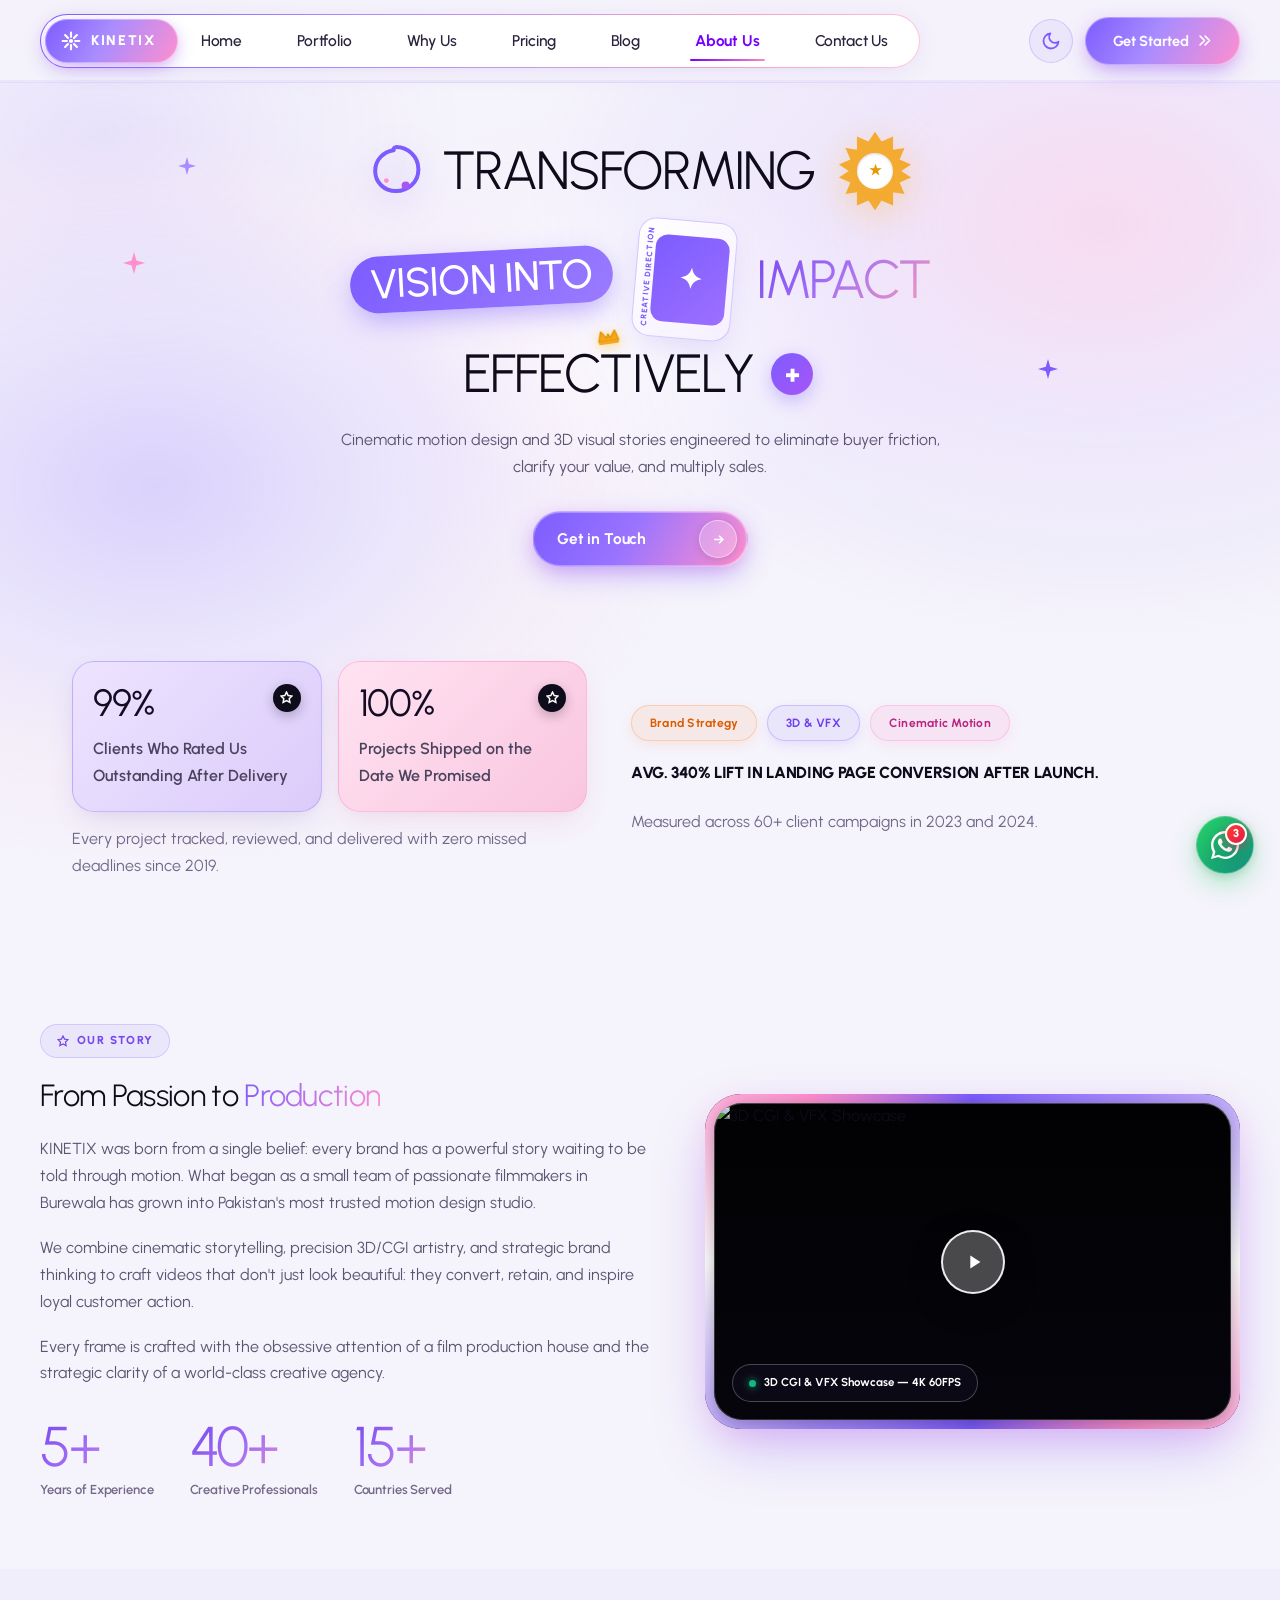
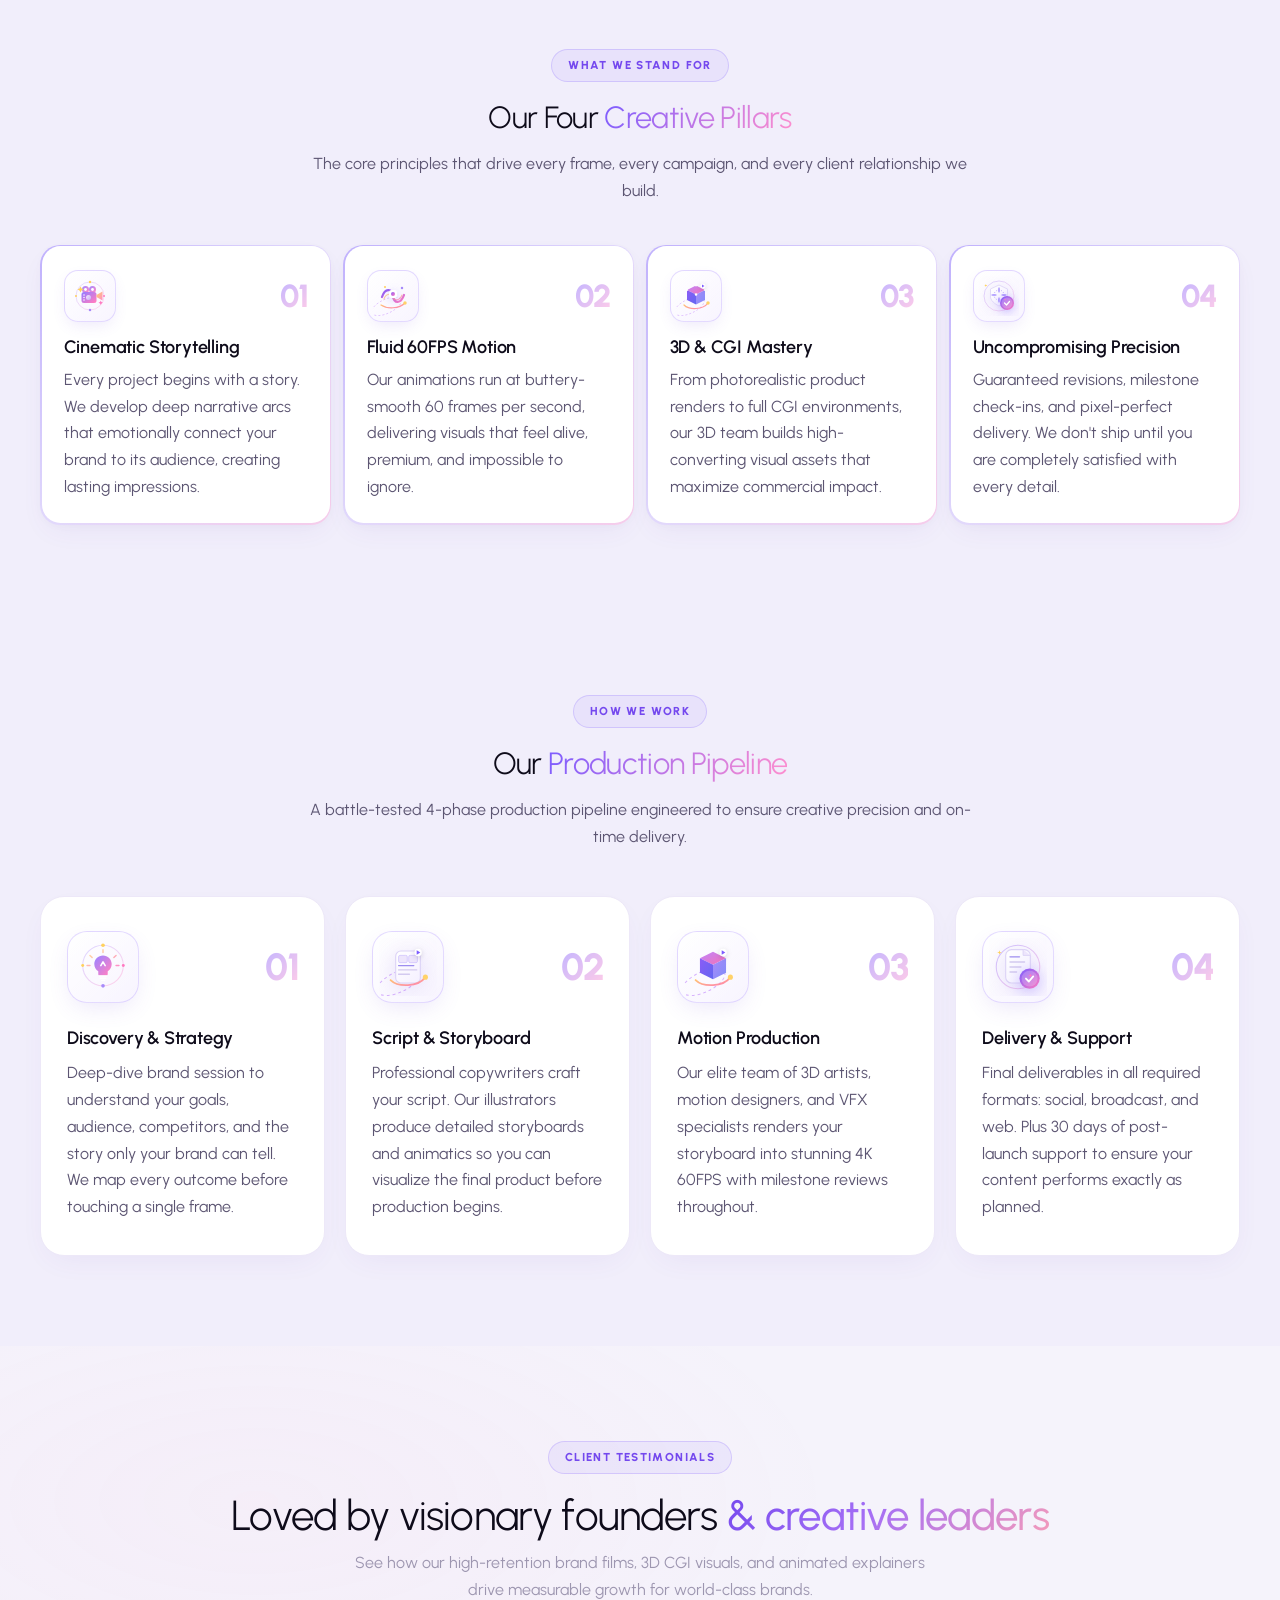
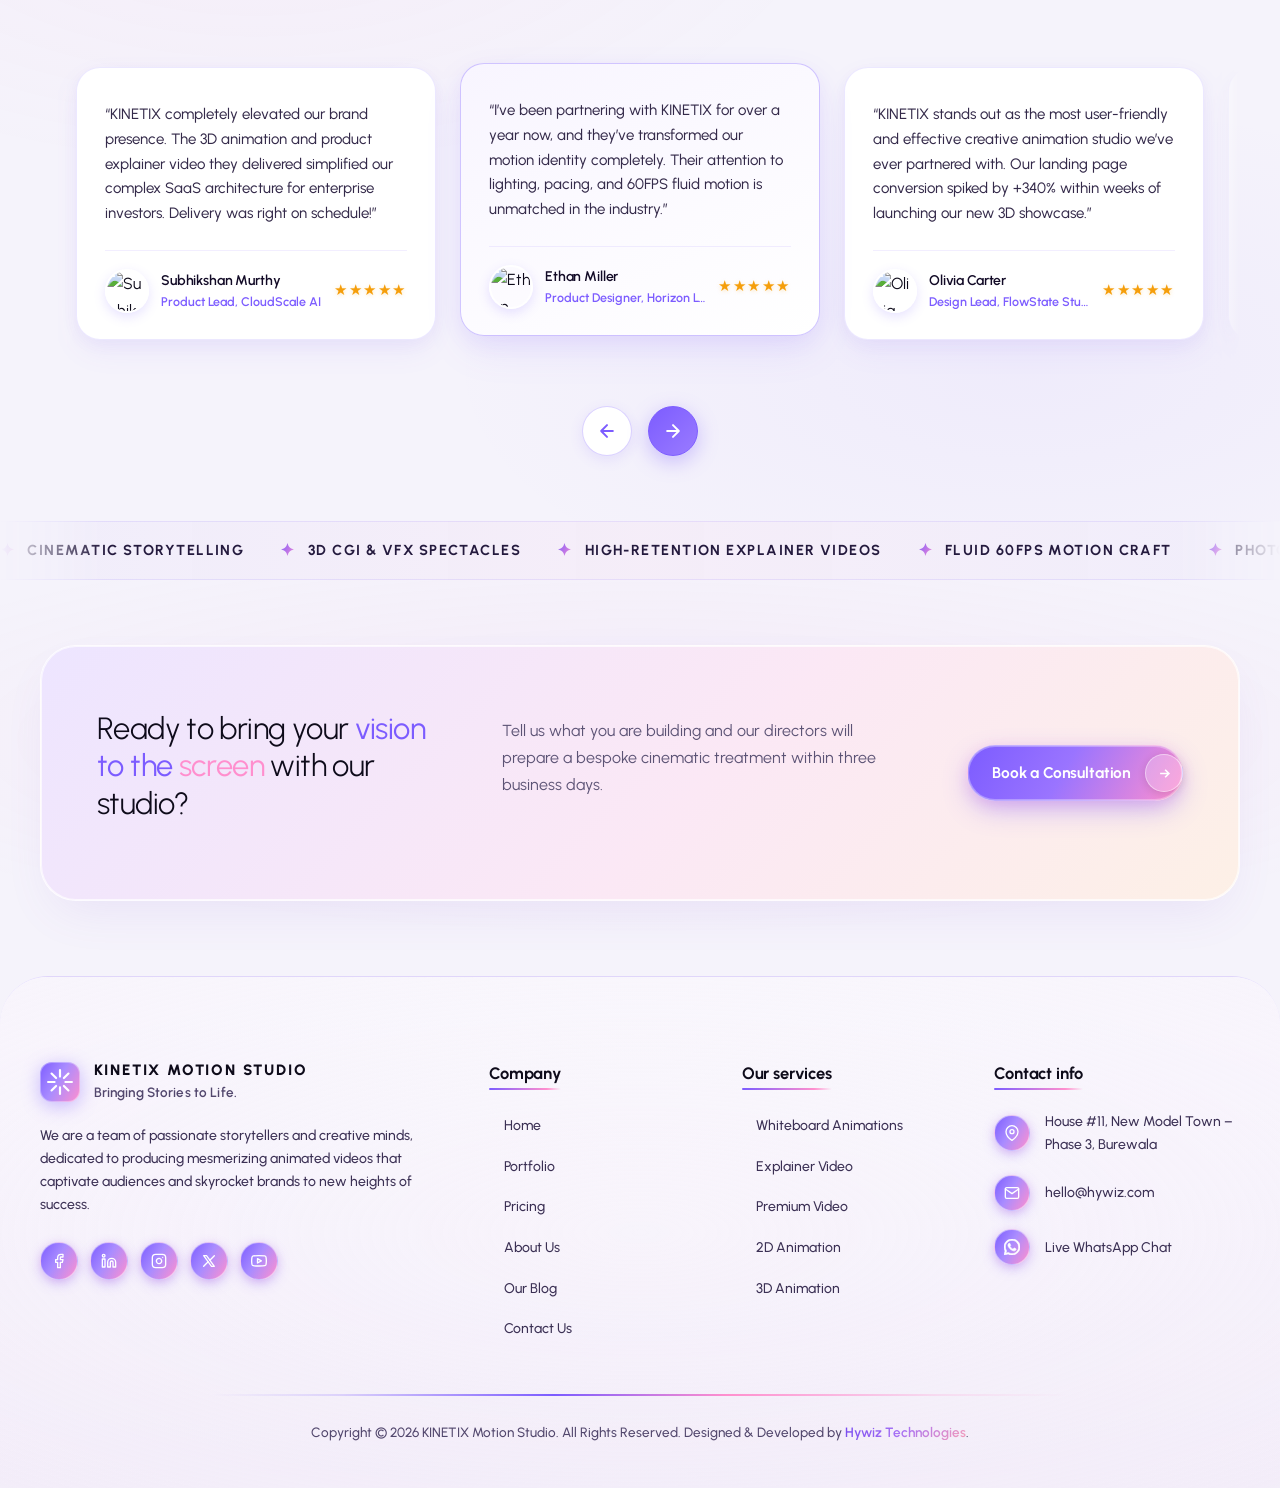
==== commit 189cf293: "fix(theme): enable instant cross-page theme toggle with complete dark theme styles for product and b" ====
--- a/about.html
+++ b/about.html
@@ -14,17 +14,7 @@
 <link rel="stylesheet" href="css/style.css?v=5.3">
 <link rel="stylesheet" href="css/about.css?v=5.2">
 <link rel="stylesheet" href="css/dark-theme.css?v=5.3">
-<script>
-  (function(){
-    try {
-      var saved = localStorage.getItem('kinetix_theme');
-      var prefersDark = window.matchMedia && window.matchMedia('(prefers-color-scheme: dark)').matches;
-      if (saved === 'dark' || (!saved && prefersDark)) {
-        document.documentElement.setAttribute('data-theme', 'dark');
-      }
-    } catch(e){}
-  })();
-</script>
+<script src="js/theme.js"></script>
 </head>
 <body>
 
@@ -60,7 +50,7 @@
       </button>
 
       <!-- Dark / Light Theme Toggle -->
-      <button type="button" class="theme-toggle-btn" aria-label="Toggle dark mode" title="Toggle dark mode">
+      <button type="button" class="theme-toggle-btn" aria-label="Toggle dark mode" title="Toggle dark mode" onclick="toggleKinetixTheme()">
         <svg class="icon-moon" viewBox="0 0 24 24" width="20" height="20">
           <path d="M21 12.79A9 9 0 1 1 11.21 3 7 7 0 0 0 21 12.79z"/>
         </svg>
--- a/css/style.css
+++ b/css/style.css
@@ -1279,10 +1279,10 @@
   font-size: 13px !important;
   font-weight: 500 !important;
   color: #5c5572 !important;
-  line-height: 1.2 !important;
+  line-height: 1.35 !important;
   white-space: nowrap !important;
-  margin: 2px 0 0 0 !important;
-  padding: 0 !important;
+  margin: 3px 0 0 0 !important;
+  padding: 0 0 2px 0 !important;
   display: block !important;
 }
 
@@ -4115,23 +4115,53 @@
 /* CTA BAND */
 .cta-band {
   margin: 0 auto;
-  padding: 82px 48px 74px;
+  padding: 64px 56px;
   border-radius: 36px;
-  text-align: center;
+  text-align: left;
   background: linear-gradient(135deg, #ede5ff 0%, #fbe8f5 55%, #fdf0e6 100%);
   box-shadow: 0 20px 50px -15px rgba(130, 90, 210, 0.12), 0 0 0 1px rgba(255, 255, 255, 0.7) inset;
   border: 1.5px solid rgba(255, 255, 255, 0.85);
   box-sizing: border-box;
   position: relative;
   overflow: hidden;
-}
+  display: flex;
+  align-items: center;
+  gap: 60px;
+}
+
+/* LEFT COLUMN */
+.cta-left {
+  flex: 1 1 0;
+  min-width: 0;
+}
+
+.cta-eyebrow {
+  display: inline-flex;
+  align-items: center;
+  gap: 8px;
+  font-size: 11px;
+  font-weight: 750;
+  text-transform: uppercase;
+  letter-spacing: 0.1em;
+  color: #7448ee;
+  margin-bottom: 18px;
+}
+.cta-eyebrow-dot {
+  width: 6px;
+  height: 6px;
+  border-radius: 50%;
+  background: #ff8fce;
+  box-shadow: 0 0 8px #ff8fce;
+  flex-shrink: 0;
+}
+
 .cta-band h2 {
   font-family: var(--font) !important;
-  font-size: clamp(30px, 3.6vw, 46px);
+  font-size: clamp(26px, 2.8vw, 40px);
   font-weight: 350 !important;
   letter-spacing: -0.025em;
-  max-width: 680px;
-  margin: 0 auto 16px;
+  max-width: 520px;
+  margin: 0 0 14px 0;
   line-height: 1.25;
   color: #160f29;
 }
@@ -4151,16 +4181,195 @@
   font-weight: 400 !important;
 }
 .cta-band p {
-  margin: 0 auto 36px;
-  max-width: 530px;
+  margin: 0 0 28px 0;
+  max-width: 460px;
   color: #5c5375;
   font-size: 15px;
   line-height: 1.65;
   font-weight: 400;
 }
+
+/* CTA Action Buttons Row */
+.cta-actions {
+  display: flex;
+  align-items: center;
+  gap: 16px;
+  flex-wrap: wrap;
+  margin-bottom: 24px;
+}
 .cta-band .btn-primary {
-  margin: 0 auto;
-}
+  margin: 0;
+}
+.cta-ghost-btn {
+  display: inline-flex;
+  align-items: center;
+  gap: 8px;
+  font-size: 14.5px;
+  font-weight: 650;
+  color: #5c4899;
+  text-decoration: none;
+  border-bottom: 1.5px solid rgba(124, 92, 255, 0.35);
+  padding-bottom: 1px;
+  transition: color 0.2s ease, border-color 0.2s ease;
+  font-family: var(--font);
+}
+.cta-ghost-btn:hover {
+  color: #7c5cff;
+  border-color: #7c5cff;
+}
+
+/* Trust checklist row */
+.cta-trust-row {
+  display: flex;
+  align-items: center;
+  gap: 20px;
+  flex-wrap: wrap;
+}
+.cta-trust-item {
+  display: flex;
+  align-items: center;
+  gap: 6px;
+  font-size: 13px;
+  font-weight: 550;
+  color: #4a435e;
+}
+
+/* RIGHT COLUMN — animated visual stage */
+.cta-right {
+  flex: 0 0 380px;
+  display: flex;
+  align-items: center;
+  justify-content: center;
+}
+
+.cta-visual-stage {
+  position: relative;
+  width: 320px;
+  height: 280px;
+  flex-shrink: 0;
+}
+
+/* ---- Central Orb ---- */
+.cta-orb-wrap {
+  position: absolute;
+  top: 50%;
+  left: 50%;
+  transform: translate(-50%, -50%);
+  z-index: 3;
+}
+.cta-orb {
+  position: relative;
+  width: 96px;
+  height: 96px;
+  display: flex;
+  align-items: center;
+  justify-content: center;
+}
+.cta-orb-inner {
+  width: 96px;
+  height: 96px;
+  border-radius: 50%;
+  background: linear-gradient(135deg, #7c5cff 0%, #9a6ff5 50%, #ff8fce 100%);
+  display: flex;
+  align-items: center;
+  justify-content: center;
+  box-shadow:
+    0 0 0 0 rgba(124, 92, 255, 0.4),
+    0 12px 40px -6px rgba(124, 92, 255, 0.55);
+  animation: orbPulse 3s ease-in-out infinite;
+}
+@keyframes orbPulse {
+  0%, 100% { box-shadow: 0 0 0 0 rgba(124,92,255,0.4), 0 12px 40px -6px rgba(124,92,255,0.55); transform: scale(1); }
+  50%       { box-shadow: 0 0 0 18px rgba(124,92,255,0), 0 12px 40px -6px rgba(124,92,255,0.35); transform: scale(1.04); }
+}
+
+/* Orbit rings */
+.cta-orb-ring {
+  position: absolute;
+  border-radius: 50%;
+  border: 1.5px solid rgba(124, 92, 255, 0.22);
+  animation: ringExpand 3s ease-in-out infinite;
+}
+.ring-1 { width: 140px; height: 140px; animation-delay: 0s; }
+.ring-2 { width: 196px; height: 196px; animation-delay: 0.6s; border-color: rgba(255,143,206,0.18); }
+.ring-3 { width: 256px; height: 256px; animation-delay: 1.2s; border-color: rgba(124,92,255,0.1); }
+@keyframes ringExpand {
+  0%, 100% { opacity: 0.8; transform: scale(1); }
+  50%       { opacity: 0.3; transform: scale(1.04); }
+}
+
+/* ---- Floating Service Chips ---- */
+.cta-float-chip {
+  position: absolute;
+  display: inline-flex;
+  align-items: center;
+  gap: 6px;
+  padding: 8px 14px;
+  border-radius: 100px;
+  background: rgba(255, 255, 255, 0.85);
+  border: 1.5px solid rgba(124, 92, 255, 0.2);
+  box-shadow: 0 8px 24px -6px rgba(124, 92, 255, 0.18);
+  backdrop-filter: blur(10px);
+  -webkit-backdrop-filter: blur(10px);
+  font-size: 12.5px;
+  font-weight: 650;
+  color: #3d2f7a;
+  font-family: var(--font);
+  white-space: nowrap;
+  z-index: 4;
+}
+.cta-float-chip svg { color: #7c5cff; flex-shrink: 0; }
+
+/* Position each chip at different spots */
+.chip-1 { top: 6%;  left: 2%;  animation: floatA 4.2s ease-in-out infinite; }
+.chip-2 { top: 5%;  right: 0%; animation: floatB 5s ease-in-out infinite 0.8s; }
+.chip-3 { bottom: 16%; left: 0%; animation: floatA 4.8s ease-in-out infinite 1.4s; }
+.chip-4 { bottom: 12%; right: 2%; animation: floatB 4.4s ease-in-out infinite 0.4s; }
+
+@keyframes floatA {
+  0%, 100% { transform: translateY(0px); }
+  50%       { transform: translateY(-10px); }
+}
+@keyframes floatB {
+  0%, 100% { transform: translateY(0px); }
+  50%       { transform: translateY(8px); }
+}
+
+/* ---- Live status pill ---- */
+.cta-live-pill {
+  position: absolute;
+  bottom: 0;
+  left: 50%;
+  transform: translateX(-50%);
+  display: inline-flex;
+  align-items: center;
+  gap: 7px;
+  padding: 7px 16px;
+  border-radius: 100px;
+  background: rgba(16, 185, 129, 0.1);
+  border: 1.5px solid rgba(16, 185, 129, 0.3);
+  font-size: 12px;
+  font-weight: 600;
+  color: #065f46;
+  font-family: var(--font);
+  white-space: nowrap;
+  z-index: 5;
+  animation: floatA 5s ease-in-out infinite 2s;
+}
+.cta-live-dot {
+  width: 7px;
+  height: 7px;
+  border-radius: 50%;
+  background: #10b981;
+  box-shadow: 0 0 0 0 rgba(16, 185, 129, 0.5);
+  animation: livePulse 1.8s ease-in-out infinite;
+  flex-shrink: 0;
+}
+@keyframes livePulse {
+  0%, 100% { box-shadow: 0 0 0 0 rgba(16,185,129,0.5); }
+  70%       { box-shadow: 0 0 0 6px rgba(16,185,129,0); }
+}
+
 
 /* ============================================================
    NUVIO-INSPIRED HIGH-END LIGHT THEME FOOTER (FULL WIDTH EDGE-TO-EDGE)
@@ -4683,11 +4892,52 @@
 .cat-top-right{top:12px;right:12px;bottom:auto;left:auto;}
 .cat-bottom-left{bottom:12px;left:12px;top:auto;right:auto;}
 .cat-bottom-right{bottom:12px;right:12px;top:auto;left:auto;}
-.card-center-play{position:absolute;top:50%;left:50%;transform:translate(-50%,-50%) scale(0.9);width:54px;height:54px;border-radius:50%;background:rgba(255,255,255,0.25);backdrop-filter:blur(12px);-webkit-backdrop-filter:blur(12px);border:1.5px solid rgba(255,255,255,0.85);display:flex;align-items:center;justify-content:center;color:#ffffff;z-index:9;opacity:0.85;box-shadow:0 8px 24px rgba(0,0,0,0.25);transition:all .35s cubic-bezier(0.16,1,0.3,1);pointer-events:none;}
-.card-center-play svg{width:20px;height:20px;margin-left:2px;fill:#ffffff;}
-.play-pulse-ring{position:absolute;inset:-6px;border-radius:50%;border:1.5px solid rgba(255,255,255,0.5);opacity:0;animation:playPulse 2.4s infinite;}
-@keyframes playPulse{0%{transform:scale(0.85);opacity:0.8;}100%{transform:scale(1.4);opacity:0;}}
-.work-card.is-hidden{display:none!important;}
+.card-center-play {
+  position: absolute;
+  top: 50%;
+  left: 50%;
+  transform: translate(-50%, -50%) scale(0.95);
+  width: 56px;
+  height: 56px;
+  border-radius: 50%;
+  background: linear-gradient(120deg, #7c5cff 0%, #a98cff 45%, #ff8fce 100%);
+  border: 2px solid rgba(255, 255, 255, 0.95);
+  display: flex;
+  align-items: center;
+  justify-content: center;
+  color: #ffffff;
+  z-index: 9;
+  opacity: 0.95;
+  box-shadow: 0 10px 28px -4px rgba(124, 92, 255, 0.55), 0 4px 14px -2px rgba(255, 143, 206, 0.4), 0 0 0 1px rgba(255, 255, 255, 0.35) inset;
+  transition: transform 0.35s cubic-bezier(0.16, 1, 0.3, 1), box-shadow 0.35s ease, filter 0.35s ease, opacity 0.35s ease;
+  pointer-events: none;
+}
+.card-center-play svg {
+  width: 21px;
+  height: 21px;
+  margin-left: 3px;
+  fill: #ffffff;
+  filter: drop-shadow(0 1px 3px rgba(0, 0, 0, 0.25));
+}
+.work-card:hover .card-center-play {
+  transform: translate(-50%, -50%) scale(1.12);
+  opacity: 1;
+  filter: brightness(1.08);
+  box-shadow: 0 14px 36px -4px rgba(124, 92, 255, 0.75), 0 6px 18px -2px rgba(255, 143, 206, 0.55), 0 0 0 1px rgba(255, 255, 255, 0.5) inset;
+}
+.play-pulse-ring {
+  position: absolute;
+  inset: -6px;
+  border-radius: 50%;
+  border: 2px solid rgba(255, 143, 206, 0.65);
+  opacity: 0;
+  animation: playPulse 2.4s infinite;
+}
+@keyframes playPulse {
+  0% { transform: scale(0.85); opacity: 0.85; }
+  100% { transform: scale(1.4); opacity: 0; }
+}
+.work-card.is-hidden { display: none !important; }
 
 /* HERO VIDEO PREVIEW & TRIGGER */
 .hero-video-preview{position:absolute;inset:-1px;width:calc(100% + 2px);height:calc(100% + 2px);object-fit:cover;border-radius:0 !important;transition:transform .6s ease;}
@@ -6367,10 +6617,16 @@
     font-size: 17px !important;
   }
 
-  /* CTA Band */
+  /* CTA Band — mobile stack */
   .cta-band {
-    padding: 36px 16px !important;
+    padding: 36px 24px !important;
     border-radius: 22px !important;
+    flex-direction: column !important;
+    gap: 36px !important;
+    align-items: stretch !important;
+  }
+  .cta-right {
+    flex: 1 1 auto !important;
   }
   .cta-band p {
     font-size: 14px !important;
@@ -6379,6 +6635,12 @@
   .cta-band .btn-primary {
     width: 100% !important;
     justify-content: center !important;
+  }
+  .cta-ghost-btn {
+    display: none !important;
+  }
+  .cta-stats-grid {
+    grid-template-columns: 1fr 1fr !important;
   }
 
   /* Site Footer */
--- a/css/dark-theme.css
+++ b/css/dark-theme.css
@@ -762,32 +762,32 @@
     inset 0 1px 0 rgba(255, 255, 255, 0.45) !important;
 }
 
-/* Card Center Play Badge — Frosted Obsidian Glass with Luminous Violet Rim */
+/* Card Center Play Badge — Matches Button Signature Gradient */
 [data-theme="dark"] .card-center-play {
-  background: rgba(14, 10, 26, 0.84) !important;
-  backdrop-filter: blur(16px) !important;
-  -webkit-backdrop-filter: blur(16px) !important;
-  border: 1.5px solid rgba(188, 166, 255, 0.5) !important;
-  box-shadow: 0 8px 26px rgba(0, 0, 0, 0.8), 0 0 18px rgba(124, 92, 255, 0.35) !important;
-  color: #ffffff !important;
-  opacity: 0.92 !important;
+  background: linear-gradient(120deg, #7c5cff 0%, #a98cff 45%, #ff8fce 100%) !important;
+  backdrop-filter: none !important;
+  -webkit-backdrop-filter: none !important;
+  border: 2px solid rgba(255, 255, 255, 0.95) !important;
+  box-shadow: 0 10px 28px -4px rgba(124, 92, 255, 0.7), 0 4px 16px -2px rgba(255, 143, 206, 0.5), inset 0 1px 0 rgba(255, 255, 255, 0.45) !important;
+  color: #ffffff !important;
+  opacity: 0.95 !important;
 }
 
 [data-theme="dark"] .card-center-play svg {
   fill: #ffffff !important;
-  filter: drop-shadow(0 0 6px rgba(255, 255, 255, 0.6));
+  filter: drop-shadow(0 1px 4px rgba(0, 0, 0, 0.4));
 }
 
 [data-theme="dark"] .work-card:hover .card-center-play {
-  background: linear-gradient(135deg, #7c5cff, #ff8fce) !important;
-  border-color: rgba(255, 255, 255, 0.65) !important;
-  box-shadow: 0 12px 32px rgba(124, 92, 255, 0.65), 0 0 24px rgba(255, 143, 206, 0.5) !important;
-  transform: translate(-50%, -50%) scale(1.08) !important;
+  background: linear-gradient(120deg, #8b6eff 0%, #b89eff 45%, #ffa3d7 100%) !important;
+  border-color: #ffffff !important;
+  box-shadow: 0 14px 38px rgba(124, 92, 255, 0.85), 0 0 28px rgba(255, 143, 206, 0.65), inset 0 1px 0 rgba(255, 255, 255, 0.6) !important;
+  transform: translate(-50%, -50%) scale(1.12) !important;
   opacity: 1 !important;
 }
 
 [data-theme="dark"] .play-pulse-ring {
-  border-color: rgba(188, 166, 255, 0.5) !important;
+  border-color: rgba(255, 143, 206, 0.65) !important;
 }
 
 [data-theme="dark"] .card-pill,
@@ -2297,3 +2297,439 @@
 [data-theme="dark"] .blog-read-btn:hover {
   box-shadow: 0 8px 28px rgba(124, 92, 255, 0.65), 0 0 0 1px rgba(255, 255, 255, 0.6) inset !important;
 }
+
+/* 17. SINGLE PRODUCT & CUSTOMIZATION PAGE (DARK THEME) */
+[data-theme="dark"] .product-page-body {
+  background: #000000 !important;
+  color: #ffffff !important;
+}
+
+[data-theme="dark"] .product-breadcrumb a {
+  color: #b8b1d0 !important;
+}
+[data-theme="dark"] .product-breadcrumb a:hover {
+  color: #8b6dff !important;
+}
+[data-theme="dark"] .product-breadcrumb-sep {
+  color: #6b6282 !important;
+}
+[data-theme="dark"] .product-breadcrumb-current {
+  color: #c4b0ff !important;
+}
+
+/* Package Switcher Pills */
+[data-theme="dark"] .package-switch-btn {
+  background: #130e24 !important;
+  border-color: rgba(139, 109, 255, 0.3) !important;
+  color: #dcd4f5 !important;
+  box-shadow: 0 4px 14px rgba(0, 0, 0, 0.6) !important;
+}
+[data-theme="dark"] .package-switch-btn:hover {
+  border-color: #8b6dff !important;
+  color: #ffffff !important;
+  background: rgba(139, 109, 255, 0.15) !important;
+}
+[data-theme="dark"] .package-switch-btn.active {
+  background: linear-gradient(120deg, #7c5cff 0%, #9d6ef8 50%, #ff8fce 100%) !important;
+  color: #ffffff !important;
+  border-color: transparent !important;
+  box-shadow: 0 6px 20px rgba(124, 92, 255, 0.5) !important;
+}
+
+/* Media Card (Left Sticky Stage) */
+[data-theme="dark"] .product-media-card {
+  background: #110d22 !important;
+  border: 1.5px solid rgba(139, 109, 255, 0.32) !important;
+  box-shadow: 0 20px 50px rgba(0, 0, 0, 0.95), 0 0 30px rgba(124, 92, 255, 0.18) !important;
+}
+[data-theme="dark"] .product-gallery-strip {
+  background: #0c0818 !important;
+  border-top-color: rgba(139, 109, 255, 0.2) !important;
+}
+[data-theme="dark"] .gallery-thumb-item {
+  border-color: rgba(139, 109, 255, 0.25) !important;
+}
+[data-theme="dark"] .gallery-thumb-item.active {
+  border-color: #8b6dff !important;
+  box-shadow: 0 0 14px rgba(124, 92, 255, 0.6) !important;
+}
+[data-theme="dark"] .media-tag-pill {
+  background: rgba(12, 8, 24, 0.85) !important;
+  border-color: rgba(139, 109, 255, 0.35) !important;
+  color: #ffffff !important;
+}
+
+/* Titles & Form Controls */
+[data-theme="dark"] .product-title {
+  color: #ffffff !important;
+}
+[data-theme="dark"] .product-rating-text {
+  color: #b8b1d0 !important;
+}
+[data-theme="dark"] .config-label {
+  color: #f1edff !important;
+}
+[data-theme="dark"] .config-label-hint {
+  color: #c4b0ff !important;
+}
+[data-theme="dark"] .product-category-eyebrow {
+  color: #a98cff !important;
+}
+
+/* Price Box */
+[data-theme="dark"] .product-price-box {
+  background: linear-gradient(135deg, rgba(20, 14, 38, 0.95) 0%, rgba(13, 9, 26, 0.98) 100%) !important;
+  border-color: rgba(139, 109, 255, 0.35) !important;
+  box-shadow: 0 12px 34px rgba(0, 0, 0, 0.85), inset 0 1px 0 rgba(255, 255, 255, 0.1) !important;
+}
+[data-theme="dark"] .price-range-label {
+  color: #b8b1d0 !important;
+}
+[data-theme="dark"] .price-savings-badge {
+  background: rgba(16, 185, 129, 0.18) !important;
+  color: #34d399 !important;
+  border-color: rgba(16, 185, 129, 0.4) !important;
+}
+
+/* Duration & Aspect Ratio Pills */
+[data-theme="dark"] .duration-pill-btn {
+  background: #130e24 !important;
+  border-color: rgba(139, 109, 255, 0.25) !important;
+}
+[data-theme="dark"] .duration-pill-btn:hover {
+  border-color: #8b6dff !important;
+  background: #1a1232 !important;
+}
+[data-theme="dark"] .duration-pill-btn.active {
+  background: linear-gradient(135deg, rgba(124, 92, 255, 0.22) 0%, rgba(255, 143, 206, 0.18) 100%) !important;
+  border-color: #a888ff !important;
+  box-shadow: 0 0 16px rgba(124, 92, 255, 0.35) !important;
+}
+[data-theme="dark"] .duration-time {
+  color: #ffffff !important;
+}
+[data-theme="dark"] .duration-cost {
+  color: #ffa0d8 !important;
+}
+[data-theme="dark"] .aspect-option-pill {
+  background: #130e24 !important;
+  border-color: rgba(139, 109, 255, 0.25) !important;
+  color: #dcd4f5 !important;
+}
+[data-theme="dark"] .aspect-option-pill:hover {
+  border-color: #8b6dff !important;
+  color: #ffffff !important;
+}
+[data-theme="dark"] .aspect-option-pill.active {
+  background: rgba(124, 92, 255, 0.2) !important;
+  border-color: #a888ff !important;
+  color: #ffffff !important;
+}
+[data-theme="dark"] .btn-inquire-ghost {
+  background: rgba(255, 255, 255, 0.05) !important;
+  color: #ffffff !important;
+  border-color: rgba(139, 109, 255, 0.35) !important;
+  box-shadow: 0 4px 16px rgba(0, 0, 0, 0.6) !important;
+}
+[data-theme="dark"] .btn-inquire-ghost:hover {
+  background: rgba(139, 109, 255, 0.15) !important;
+  border-color: #ffa0d8 !important;
+  color: #ffffff !important;
+}
+[data-theme="dark"] .product-perks-row {
+  border-color: rgba(139, 109, 255, 0.2) !important;
+}
+[data-theme="dark"] .perk-item {
+  color: #dcd4f5 !important;
+}
+[data-theme="dark"] .product-meta-specs {
+  color: #b8b1d0 !important;
+}
+[data-theme="dark"] .product-meta-specs span b {
+  color: #ffffff !important;
+}
+
+/* Tabs & Deliverables */
+[data-theme="dark"] .tabs-nav-bar {
+  border-bottom-color: rgba(139, 109, 255, 0.25) !important;
+}
+[data-theme="dark"] .tab-btn {
+  color: #b8b1d0 !important;
+}
+[data-theme="dark"] .tab-btn:hover {
+  color: #ffffff !important;
+}
+[data-theme="dark"] .tab-btn.active {
+  color: #c4b0ff !important;
+  border-bottom-color: #8b6dff !important;
+}
+[data-theme="dark"] .tab-panel-box {
+  background: #110d22 !important;
+  border-color: rgba(139, 109, 255, 0.3) !important;
+  box-shadow: 0 16px 48px rgba(0, 0, 0, 0.9) !important;
+}
+[data-theme="dark"] .tab-panel h3 {
+  color: #ffffff !important;
+}
+[data-theme="dark"] .tab-panel p {
+  color: #c8c0df !important;
+}
+[data-theme="dark"] .deliverable-text b {
+  color: #ffffff !important;
+}
+[data-theme="dark"] .deliverable-text span {
+  color: #b8b1d0 !important;
+}
+[data-theme="dark"] .deliverable-check {
+  background: rgba(139, 109, 255, 0.2) !important;
+  color: #c4b0ff !important;
+}
+[data-theme="dark"] .specs-table tr {
+  border-bottom-color: rgba(139, 109, 255, 0.18) !important;
+}
+[data-theme="dark"] .specs-table td:first-child {
+  color: #ffffff !important;
+}
+[data-theme="dark"] .specs-table td:last-child {
+  color: #c8c0df !important;
+}
+
+/* Product Client Reviews */
+[data-theme="dark"] .product-reviews-grid .testi-card-box {
+  background: linear-gradient(155deg, #16102a 0%, #0e0a1e 100%) !important;
+  border-color: rgba(139, 109, 255, 0.35) !important;
+  box-shadow: 0 12px 32px rgba(0, 0, 0, 0.8) !important;
+}
+[data-theme="dark"] .testi-card-quote {
+  color: #dcd4f5 !important;
+}
+[data-theme="dark"] .testi-card-name {
+  color: #ffffff !important;
+}
+[data-theme="dark"] .testi-card-role {
+  color: #b8b1d0 !important;
+}
+[data-theme="dark"] .testi-card-footer {
+  border-top-color: rgba(139, 109, 255, 0.2) !important;
+}
+
+/* Related Products Cards */
+[data-theme="dark"] .related-head h2 {
+  color: #ffffff !important;
+}
+[data-theme="dark"] .related-card {
+  background: #110d22 !important;
+  border-color: rgba(139, 109, 255, 0.3) !important;
+  box-shadow: 0 12px 36px rgba(0, 0, 0, 0.85) !important;
+}
+[data-theme="dark"] .related-card:hover {
+  border-color: rgba(188, 166, 255, 0.6) !important;
+  box-shadow: 0 16px 44px rgba(0, 0, 0, 0.95), 0 0 25px rgba(124, 92, 255, 0.3) !important;
+}
+[data-theme="dark"] .related-card-title {
+  color: #ffffff !important;
+}
+[data-theme="dark"] .related-card-desc {
+  color: #b8b1d0 !important;
+}
+[data-theme="dark"] .related-card-bottom {
+  border-top-color: rgba(139, 109, 255, 0.2) !important;
+}
+[data-theme="dark"] .related-price {
+  color: #ffa0d8 !important;
+}
+[data-theme="dark"] .related-btn-pill {
+  background: rgba(139, 109, 255, 0.2) !important;
+  color: #c4b0ff !important;
+}
+[data-theme="dark"] .related-card:hover .related-btn-pill {
+  background: #7c5cff !important;
+  color: #ffffff !important;
+}
+
+/* Order Modal */
+[data-theme="dark"] .order-modal-box {
+  background: #110d22 !important;
+  border-color: rgba(139, 109, 255, 0.45) !important;
+  box-shadow: 0 30px 80px rgba(0, 0, 0, 0.95), 0 0 35px rgba(124, 92, 255, 0.25) !important;
+}
+[data-theme="dark"] .order-modal-header {
+  background: #160f2e !important;
+  border-bottom-color: rgba(139, 109, 255, 0.25) !important;
+}
+[data-theme="dark"] .order-modal-title {
+  color: #ffffff !important;
+}
+[data-theme="dark"] .order-modal-close {
+  background: #1e153a !important;
+  border-color: rgba(139, 109, 255, 0.3) !important;
+  color: #dcd4f5 !important;
+}
+[data-theme="dark"] .order-modal-close:hover {
+  background: #7c5cff !important;
+  color: #ffffff !important;
+}
+[data-theme="dark"] .modal-summary-box {
+  background: #181132 !important;
+  border-color: rgba(139, 109, 255, 0.2) !important;
+  color: #dcd4f5 !important;
+}
+[data-theme="dark"] .modal-form-label {
+  color: #f1edff !important;
+}
+[data-theme="dark"] .modal-form-input,
+[data-theme="dark"] .modal-form-textarea {
+  background: #0c0818 !important;
+  border-color: rgba(139, 109, 255, 0.3) !important;
+  color: #ffffff !important;
+}
+[data-theme="dark"] .modal-form-input:focus,
+[data-theme="dark"] .modal-form-textarea:focus {
+  border-color: #8b6dff !important;
+  box-shadow: 0 0 12px rgba(124, 92, 255, 0.4) !important;
+}
+
+/* 18. EDITORIAL BLOG ARTICLE PAGE (DARK THEME) */
+[data-theme="dark"] .blog-article-page {
+  background: #000000 !important;
+  color: #ffffff !important;
+}
+
+[data-theme="dark"] .blog-breadcrumb a {
+  color: #b8b1d0 !important;
+}
+[data-theme="dark"] .blog-breadcrumb a:hover {
+  color: #8b6dff !important;
+}
+[data-theme="dark"] .blog-breadcrumb-sep {
+  color: #6b6282 !important;
+}
+[data-theme="dark"] .blog-breadcrumb-current {
+  color: #c4b0ff !important;
+}
+
+[data-theme="dark"] .article-title {
+  color: #ffffff !important;
+  text-shadow: 0 2px 20px rgba(0, 0, 0, 0.8) !important;
+}
+[data-theme="dark"] .article-subtitle {
+  color: #b8b1d0 !important;
+}
+[data-theme="dark"] .article-category-pill {
+  background: rgba(139, 109, 255, 0.15) !important;
+  border-color: rgba(139, 109, 255, 0.4) !important;
+  color: #c4b0ff !important;
+}
+[data-theme="dark"] .article-read-time,
+[data-theme="dark"] .article-date {
+  color: #a79fc0 !important;
+}
+[data-theme="dark"] .article-featured-media {
+  border-color: rgba(139, 109, 255, 0.35) !important;
+  box-shadow: 0 20px 60px rgba(0, 0, 0, 0.95), 0 0 30px rgba(124, 92, 255, 0.2) !important;
+}
+
+/* Article Body Typography */
+[data-theme="dark"] .article-content {
+  color: #c8c0df !important;
+}
+[data-theme="dark"] .article-content p {
+  color: #c8c0df !important;
+}
+[data-theme="dark"] .article-content p.lead-paragraph {
+  color: #ffffff !important;
+}
+[data-theme="dark"] .article-content h2 {
+  color: #ffffff !important;
+  border-top-color: rgba(139, 109, 255, 0.25) !important;
+}
+[data-theme="dark"] .article-content h3 {
+  color: #ffffff !important;
+}
+[data-theme="dark"] .article-content blockquote {
+  background: #120d24 !important;
+  border-left: 3.5px solid #8b6dff !important;
+  color: #f1edff !important;
+}
+
+/* Takeaways */
+[data-theme="dark"] .takeaway-card {
+  background: #110d22 !important;
+  border-color: rgba(139, 109, 255, 0.35) !important;
+  box-shadow: 0 10px 30px rgba(0, 0, 0, 0.8) !important;
+}
+[data-theme="dark"] .takeaway-label {
+  color: #b8b1d0 !important;
+}
+
+/* Author Box */
+[data-theme="dark"] .author-bio-box {
+  background: #110d22 !important;
+  border-color: rgba(139, 109, 255, 0.3) !important;
+  box-shadow: 0 12px 32px rgba(0, 0, 0, 0.8) !important;
+}
+[data-theme="dark"] .author-name {
+  color: #ffffff !important;
+}
+[data-theme="dark"] .author-bio {
+  color: #b8b1d0 !important;
+}
+
+/* Sidebar Widgets */
+[data-theme="dark"] .widget-card {
+  background: #110d22 !important;
+  border-color: rgba(139, 109, 255, 0.3) !important;
+  box-shadow: 0 12px 32px rgba(0, 0, 0, 0.8) !important;
+}
+[data-theme="dark"] .widget-title {
+  color: #ffffff !important;
+  border-bottom-color: rgba(139, 109, 255, 0.2) !important;
+}
+[data-theme="dark"] .widget-toc a {
+  color: #b8b1d0 !important;
+}
+[data-theme="dark"] .widget-toc a:hover,
+[data-theme="dark"] .widget-toc a.active {
+  color: #c4b0ff !important;
+}
+
+/* Related Articles */
+[data-theme="dark"] .related-article-card {
+  background: #110d22 !important;
+  border-color: rgba(139, 109, 255, 0.3) !important;
+  box-shadow: 0 12px 32px rgba(0, 0, 0, 0.8) !important;
+}
+[data-theme="dark"] .related-article-card:hover {
+  border-color: rgba(188, 166, 255, 0.6) !important;
+  box-shadow: 0 16px 40px rgba(0, 0, 0, 0.95), 0 0 25px rgba(124, 92, 255, 0.25) !important;
+}
+[data-theme="dark"] .related-title {
+  color: #ffffff !important;
+}
+[data-theme="dark"] .related-desc {
+  color: #b8b1d0 !important;
+}
+
+/* Share Buttons & Tables */
+[data-theme="dark"] .share-btn {
+  background: #140e28 !important;
+  border-color: rgba(139, 109, 255, 0.3) !important;
+  color: #c4b0ff !important;
+}
+[data-theme="dark"] .share-btn:hover {
+  background: #8b6dff !important;
+  color: #ffffff !important;
+}
+[data-theme="dark"] .table-wrap table {
+  border-color: rgba(139, 109, 255, 0.2) !important;
+}
+[data-theme="dark"] .table-wrap th {
+  background: #150f2c !important;
+  color: #ffffff !important;
+  border-color: rgba(139, 109, 255, 0.2) !important;
+}
+[data-theme="dark"] .table-wrap td {
+  border-color: rgba(139, 109, 255, 0.15) !important;
+  color: #c8c0df !important;
+}
+
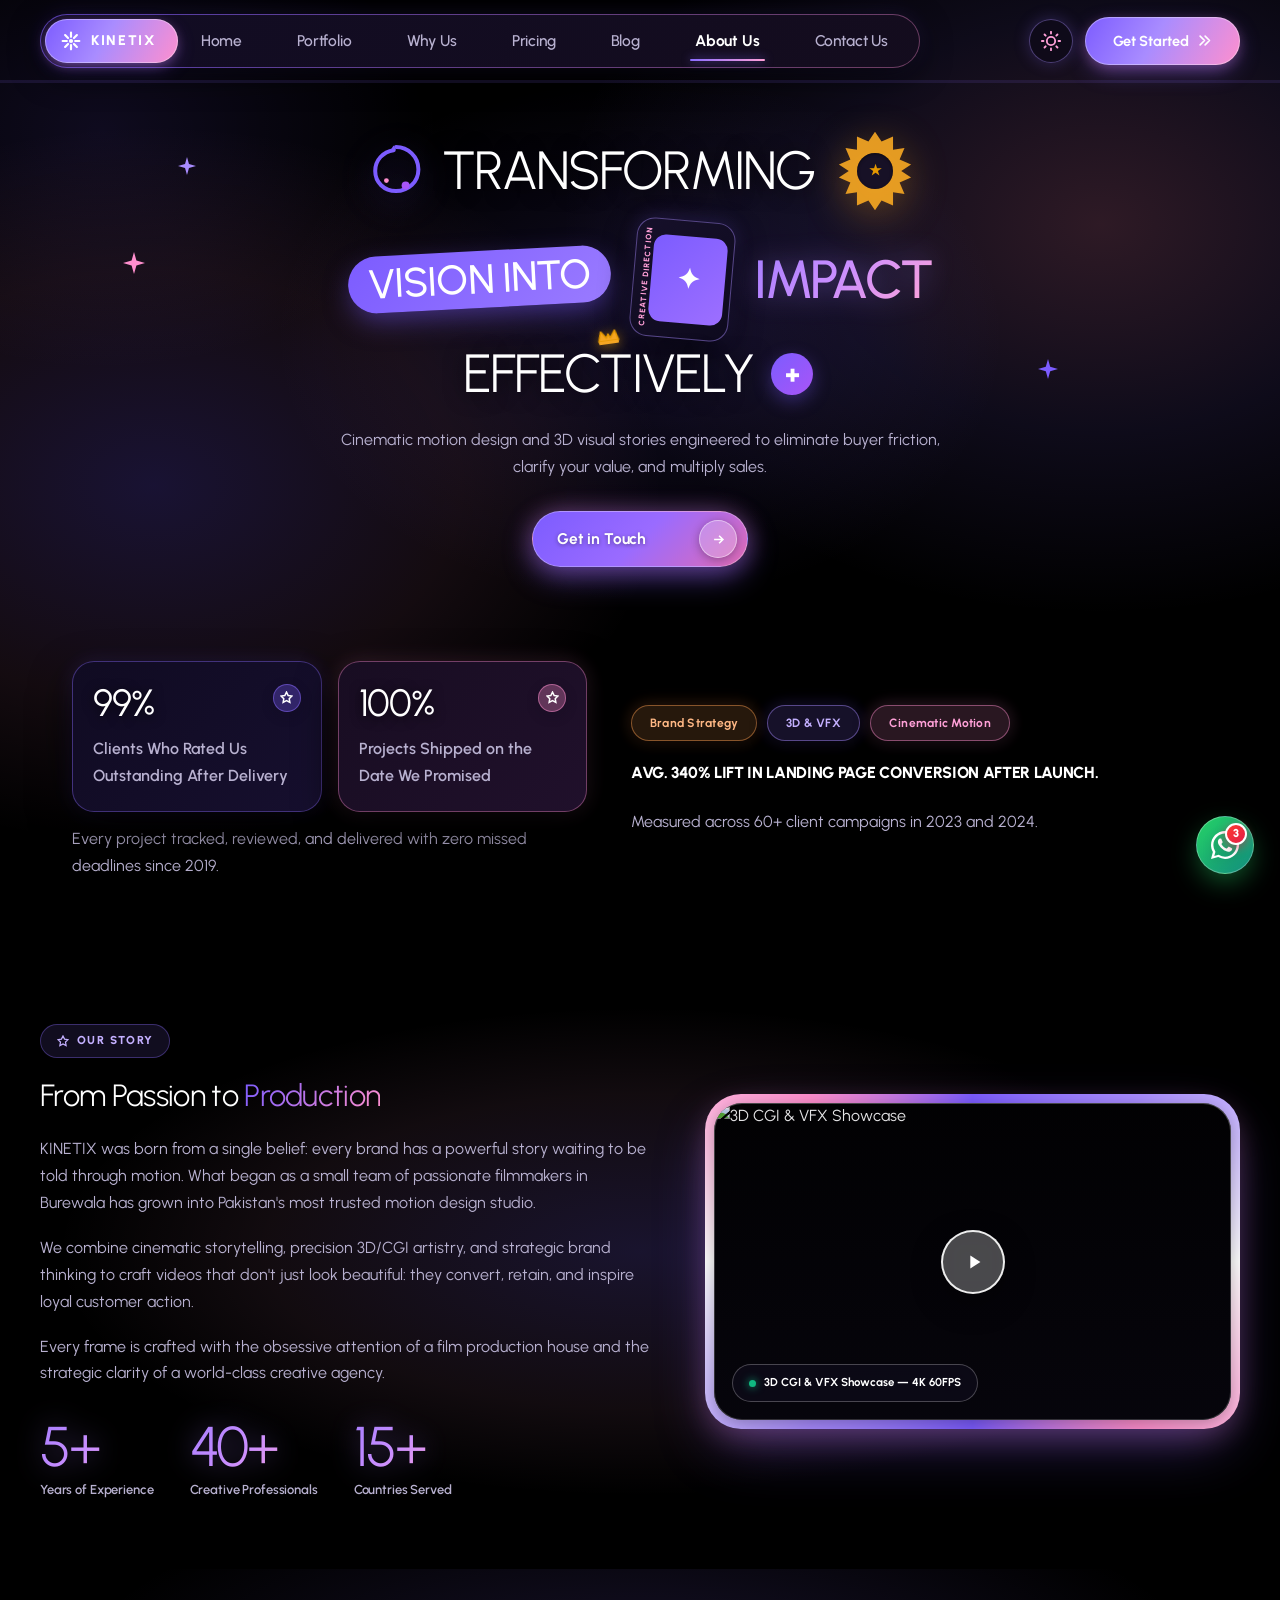
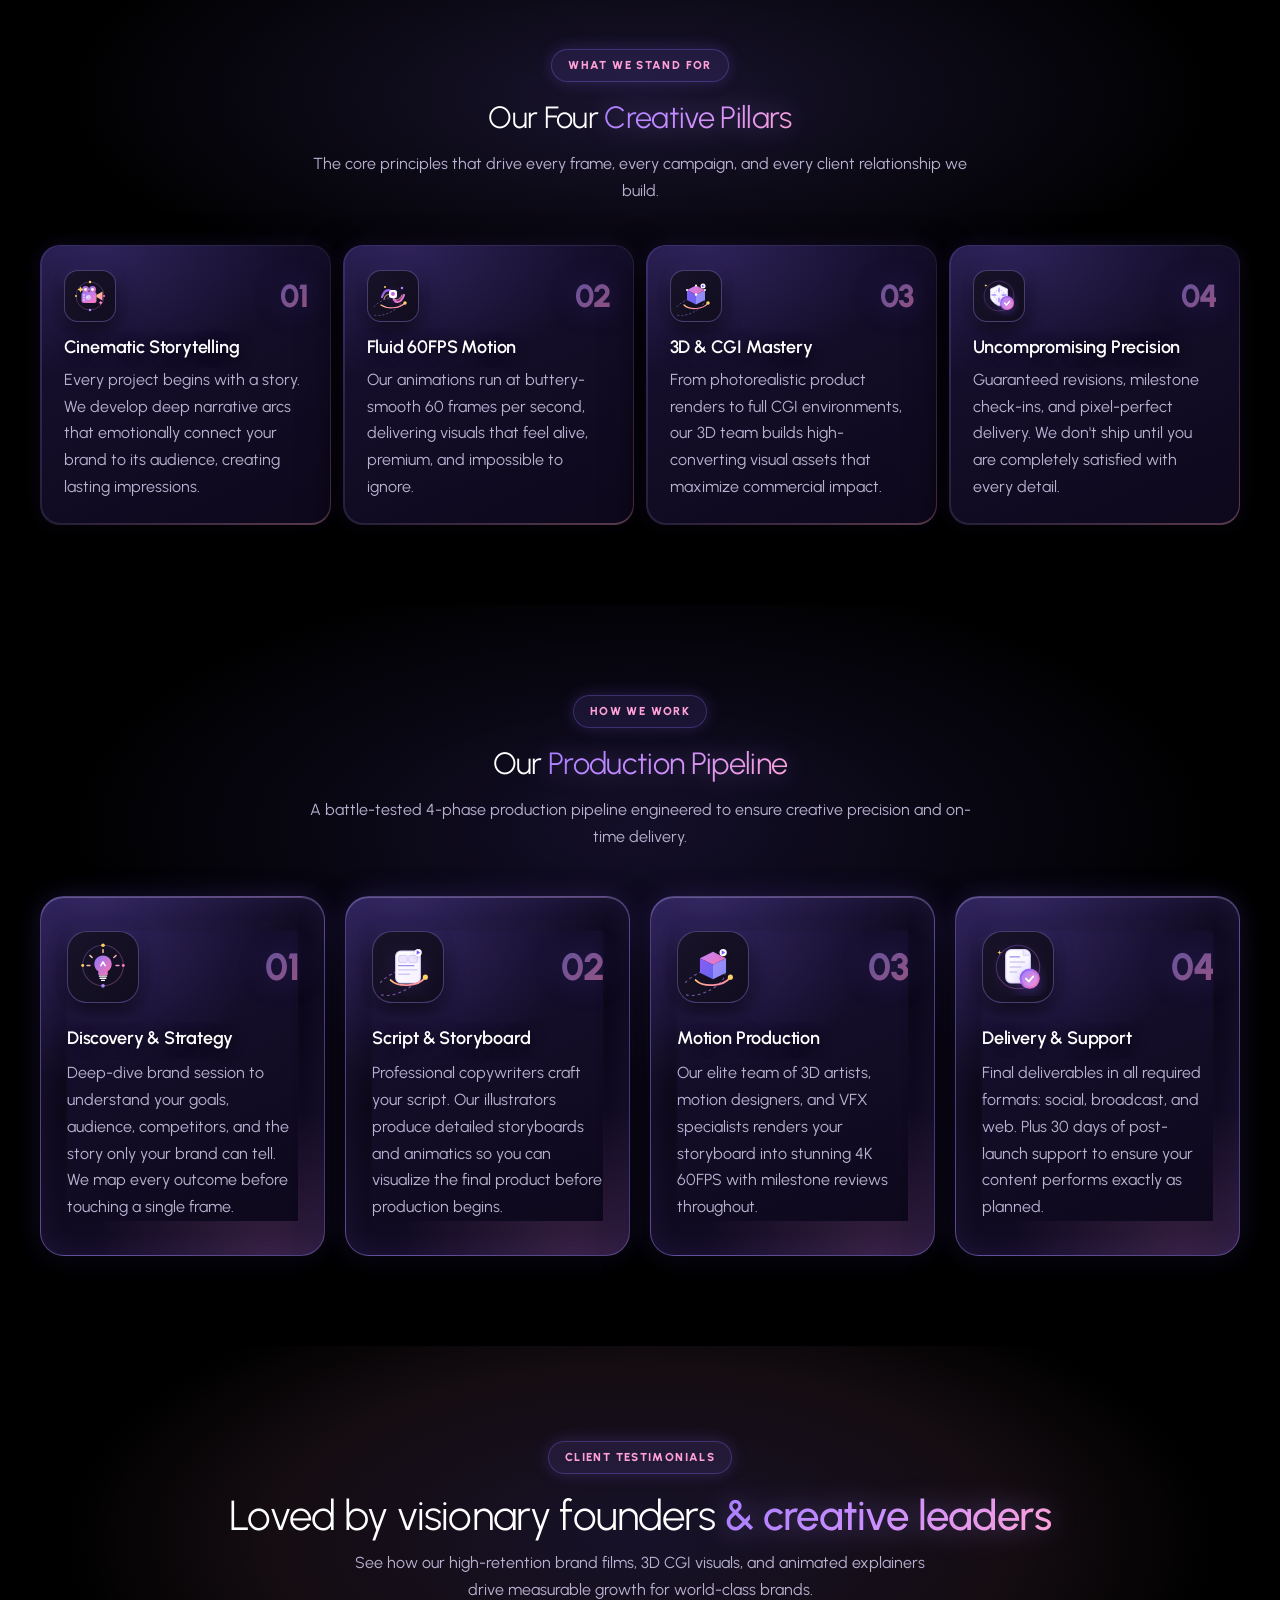
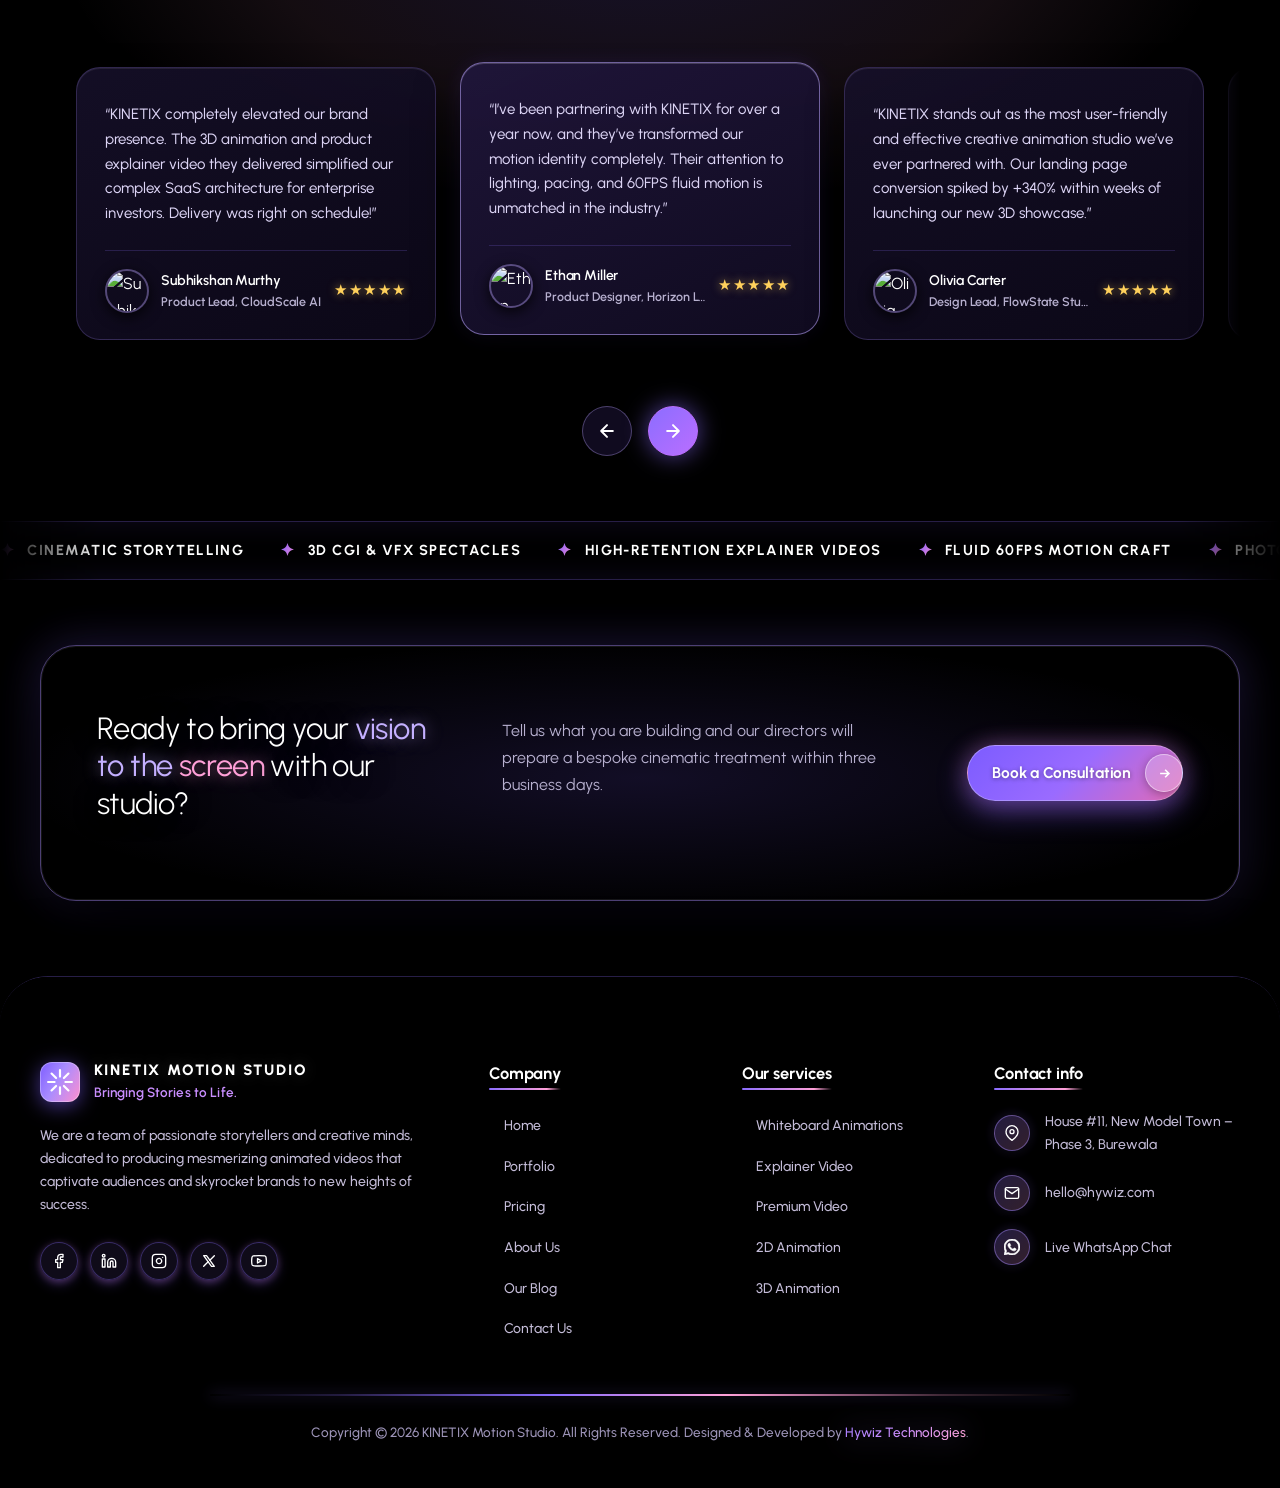
==== commit 195e9d3c: "Set Dark Mode as default across all pages with seamless light-mode toggle support" ====
--- a/about.html
+++ b/about.html
@@ -1,5 +1,5 @@
 <!DOCTYPE html>
-<html lang="en">
+<html lang="en" data-theme="dark">
 <head>
 <meta charset="UTF-8">
 <meta name="viewport" content="width=device-width, initial-scale=1.0">
@@ -464,163 +464,171 @@
     </div>
     <div class="pipeline-steps-grid">
       <!-- Phase 01: Discovery & Strategy -->
-      <div class="service-card pipeline-step-card">
-        <div class="service-card-top">
-          <div class="process-icon-box concept-box">
-            <svg class="process-animated-svg" viewBox="0 0 80 80" fill="none" xmlns="http://www.w3.org/2000/svg">
-              <defs>
-                <linearGradient id="pipeBulbGrad1" x1="10%" y1="10%" x2="90%" y2="90%">
-                  <stop offset="0%" stop-color="#9d7cfd"/>
-                  <stop offset="100%" stop-color="#ff7bc2"/>
-                </linearGradient>
-                <linearGradient id="pipeRayGrad1" x1="0%" y1="0%" x2="100%" y2="100%">
-                  <stop offset="0%" stop-color="#ffe699"/>
-                  <stop offset="100%" stop-color="#ff8ec7"/>
-                </linearGradient>
-              </defs>
-              <circle class="anim-pulse-ring" cx="40" cy="38" r="28" stroke="url(#pipeBulbGrad1)" stroke-width="1.5" opacity="0.3"/>
-              <g class="anim-orbit">
-                <circle cx="40" cy="10" r="2.5" fill="#ffd15c"/>
-                <circle cx="68" cy="38" r="2" fill="#ff7bc2"/>
-                <circle cx="40" cy="66" r="2.5" fill="#a78bfa"/>
-                <circle cx="12" cy="38" r="2" fill="#ffd15c"/>
-              </g>
-              <path class="anim-float-bulb" d="M28 36C28 29.37 33.37 24 40 24C46.63 24 52 29.37 52 36C52 40.2 49.8 43.9 46.5 46V50C46.5 50.8 45.8 51.5 45 51.5H35C34.2 51.5 33.5 50.8 33.5 50V46C30.2 43.9 28 40.2 28 36Z" fill="url(#pipeBulbGrad1)" opacity="0.95"/>
-              <path d="M35 52.5H45M36 55.5H44M38 58.5H42" stroke="#ffffff" stroke-width="1.8" stroke-linecap="round"/>
-              <path class="anim-glow-filament" d="M37 38L40 33L43 38" stroke="#ffffff" stroke-width="2.2" stroke-linecap="round" stroke-linejoin="round"/>
-              <path class="anim-sparkle" d="M40 16V20M22 24L25 27M58 24L55 27M18 38H22M58 38H62" stroke="url(#pipeRayGrad1)" stroke-width="2" stroke-linecap="round"/>
-            </svg>
-          </div>
-          <span class="step-number">01</span>
-        </div>
-        <h3 class="service-card-title">Discovery &amp; Strategy</h3>
-        <p>Deep-dive brand session to understand your goals, audience, competitors, and the story only your brand can tell. We map every outcome before touching a single frame.</p>
-        <div class="service-card-accent-bar"></div>
+      <div class="service-card pillar-card pipeline-step-card">
+        <div class="pillar-card-inner">
+          <div class="service-card-top">
+            <div class="process-icon-box concept-box">
+              <svg class="process-animated-svg" viewBox="0 0 80 80" fill="none" xmlns="http://www.w3.org/2000/svg">
+                <defs>
+                  <linearGradient id="pipeBulbGrad1" x1="10%" y1="10%" x2="90%" y2="90%">
+                    <stop offset="0%" stop-color="#9d7cfd"/>
+                    <stop offset="100%" stop-color="#ff7bc2"/>
+                  </linearGradient>
+                  <linearGradient id="pipeRayGrad1" x1="0%" y1="0%" x2="100%" y2="100%">
+                    <stop offset="0%" stop-color="#ffe699"/>
+                    <stop offset="100%" stop-color="#ff8ec7"/>
+                  </linearGradient>
+                </defs>
+                <circle class="anim-pulse-ring" cx="40" cy="38" r="28" stroke="url(#pipeBulbGrad1)" stroke-width="1.5" opacity="0.3"/>
+                <g class="anim-orbit">
+                  <circle cx="40" cy="10" r="2.5" fill="#ffd15c"/>
+                  <circle cx="68" cy="38" r="2" fill="#ff7bc2"/>
+                  <circle cx="40" cy="66" r="2.5" fill="#a78bfa"/>
+                  <circle cx="12" cy="38" r="2" fill="#ffd15c"/>
+                </g>
+                <path class="anim-float-bulb" d="M28 36C28 29.37 33.37 24 40 24C46.63 24 52 29.37 52 36C52 40.2 49.8 43.9 46.5 46V50C46.5 50.8 45.8 51.5 45 51.5H35C34.2 51.5 33.5 50.8 33.5 50V46C30.2 43.9 28 40.2 28 36Z" fill="url(#pipeBulbGrad1)" opacity="0.95"/>
+                <path d="M35 52.5H45M36 55.5H44M38 58.5H42" stroke="#ffffff" stroke-width="1.8" stroke-linecap="round"/>
+                <path class="anim-glow-filament" d="M37 38L40 33L43 38" stroke="#ffffff" stroke-width="2.2" stroke-linecap="round" stroke-linejoin="round"/>
+                <path class="anim-sparkle" d="M40 16V20M22 24L25 27M58 24L55 27M18 38H22M58 38H62" stroke="url(#pipeRayGrad1)" stroke-width="2" stroke-linecap="round"/>
+              </svg>
+            </div>
+            <span class="step-number">01</span>
+          </div>
+          <h3 class="service-card-title">Discovery &amp; Strategy</h3>
+          <p>Deep-dive brand session to understand your goals, audience, competitors, and the story only your brand can tell. We map every outcome before touching a single frame.</p>
+          <div class="service-card-accent-bar"></div>
+        </div>
       </div>
 
       <!-- Phase 02: Script & Storyboard -->
-      <div class="service-card pipeline-step-card">
-        <div class="service-card-top">
-          <div class="process-icon-box prototype-box">
-            <svg class="process-animated-svg" viewBox="0 0 80 80" fill="none" xmlns="http://www.w3.org/2000/svg">
-              <defs>
-                <linearGradient id="pipeStoryDocGrad" x1="0%" y1="0%" x2="100%" y2="100%">
-                  <stop offset="0%" stop-color="#ffffff"/>
-                  <stop offset="100%" stop-color="#f5f0ff"/>
-                </linearGradient>
-                <linearGradient id="pipePenGrad2" x1="0%" y1="0%" x2="100%" y2="100%">
-                  <stop offset="0%" stop-color="#ffd269"/>
-                  <stop offset="100%" stop-color="#ff7eb3"/>
-                </linearGradient>
-              </defs>
-              <ellipse class="anim-spin-slow" cx="40" cy="40" rx="32" ry="14" stroke="#c084fc" stroke-width="1.4" stroke-dasharray="4 4" opacity="0.6" transform="rotate(-25 40 40)"/>
-              <g class="anim-float-doc">
-                <rect x="23" y="18" width="34" height="44" rx="7" fill="url(#pipeStoryDocGrad)" stroke="#dcd3f6" stroke-width="1.5" filter="drop-shadow(0 6px 16px rgba(120,80,220,0.18))"/>
-                <rect x="27" y="24" width="12" height="10" rx="2" fill="#ede5fc" stroke="#c4b5fd" stroke-width="0.8"/>
-                <rect x="41" y="24" width="12" height="10" rx="2" fill="#ede5fc" stroke="#c4b5fd" stroke-width="0.8"/>
-                <line x1="27" y1="38" x2="48" y2="38" stroke="#9d8df0" stroke-width="1.8" stroke-linecap="round"/>
-                <line x1="27" y1="44" x2="52" y2="44" stroke="#d3caf0" stroke-width="1.8" stroke-linecap="round"/>
-                <line x1="27" y1="50" x2="42" y2="50" stroke="#d3caf0" stroke-width="1.8" stroke-linecap="round"/>
-              </g>
-              <path class="anim-draw-path" d="M16 58 C26 68, 54 68, 64 54" stroke="url(#pipePenGrad2)" stroke-width="2.5" stroke-linecap="round" fill="none"/>
-              <circle class="anim-orbit-particle" cx="64" cy="54" r="3.5" fill="#ffd269"/>
-              <g class="anim-pen-tool" transform="translate(48, 14)">
-                <circle cx="6" cy="6" r="5" fill="#ffffff" filter="drop-shadow(0 2px 4px rgba(0,0,0,0.15))"/>
-                <polygon points="4,3 9,6 4,9" fill="#7c5cff"/>
-              </g>
-            </svg>
-          </div>
-          <span class="step-number">02</span>
-        </div>
-        <h3 class="service-card-title">Script &amp; Storyboard</h3>
-        <p>Professional copywriters craft your script. Our illustrators produce detailed storyboards and animatics so you can visualize the final product before production begins.</p>
-        <div class="service-card-accent-bar"></div>
+      <div class="service-card pillar-card pipeline-step-card">
+        <div class="pillar-card-inner">
+          <div class="service-card-top">
+            <div class="process-icon-box prototype-box">
+              <svg class="process-animated-svg" viewBox="0 0 80 80" fill="none" xmlns="http://www.w3.org/2000/svg">
+                <defs>
+                  <linearGradient id="pipeStoryDocGrad" x1="0%" y1="0%" x2="100%" y2="100%">
+                    <stop offset="0%" stop-color="#ffffff"/>
+                    <stop offset="100%" stop-color="#f5f0ff"/>
+                  </linearGradient>
+                  <linearGradient id="pipePenGrad2" x1="0%" y1="0%" x2="100%" y2="100%">
+                    <stop offset="0%" stop-color="#ffd269"/>
+                    <stop offset="100%" stop-color="#ff7eb3"/>
+                  </linearGradient>
+                </defs>
+                <ellipse class="anim-spin-slow" cx="40" cy="40" rx="32" ry="14" stroke="#c084fc" stroke-width="1.4" stroke-dasharray="4 4" opacity="0.6" transform="rotate(-25 40 40)"/>
+                <g class="anim-float-doc">
+                  <rect x="23" y="18" width="34" height="44" rx="7" fill="url(#pipeStoryDocGrad)" stroke="#dcd3f6" stroke-width="1.5" filter="drop-shadow(0 6px 16px rgba(120,80,220,0.18))"/>
+                  <rect x="27" y="24" width="12" height="10" rx="2" fill="#ede5fc" stroke="#c4b5fd" stroke-width="0.8"/>
+                  <rect x="41" y="24" width="12" height="10" rx="2" fill="#ede5fc" stroke="#c4b5fd" stroke-width="0.8"/>
+                  <line x1="27" y1="38" x2="48" y2="38" stroke="#9d8df0" stroke-width="1.8" stroke-linecap="round"/>
+                  <line x1="27" y1="44" x2="52" y2="44" stroke="#d3caf0" stroke-width="1.8" stroke-linecap="round"/>
+                  <line x1="27" y1="50" x2="42" y2="50" stroke="#d3caf0" stroke-width="1.8" stroke-linecap="round"/>
+                </g>
+                <path class="anim-draw-path" d="M16 58 C26 68, 54 68, 64 54" stroke="url(#pipePenGrad2)" stroke-width="2.5" stroke-linecap="round" fill="none"/>
+                <circle class="anim-orbit-particle" cx="64" cy="54" r="3.5" fill="#ffd269"/>
+                <g class="anim-pen-tool" transform="translate(48, 14)">
+                  <circle cx="6" cy="6" r="5" fill="#ffffff" filter="drop-shadow(0 2px 4px rgba(0,0,0,0.15))"/>
+                  <polygon points="4,3 9,6 4,9" fill="#7c5cff"/>
+                </g>
+              </svg>
+            </div>
+            <span class="step-number">02</span>
+          </div>
+          <h3 class="service-card-title">Script &amp; Storyboard</h3>
+          <p>Professional copywriters craft your script. Our illustrators produce detailed storyboards and animatics so you can visualize the final product before production begins.</p>
+          <div class="service-card-accent-bar"></div>
+        </div>
       </div>
 
       <!-- Phase 03: Motion Production -->
-      <div class="service-card pipeline-step-card">
-        <div class="service-card-top">
-          <div class="process-icon-box concept-box">
-            <svg class="process-animated-svg" viewBox="0 0 80 80" fill="none" xmlns="http://www.w3.org/2000/svg">
-              <defs>
-                <linearGradient id="pipeCubeGrad3a" x1="0%" y1="0%" x2="100%" y2="100%">
-                  <stop offset="0%" stop-color="#8b5cf6"/>
-                  <stop offset="100%" stop-color="#6366f1"/>
-                </linearGradient>
-                <linearGradient id="pipeCubeGrad3b" x1="0%" y1="0%" x2="100%" y2="100%">
-                  <stop offset="0%" stop-color="#a78bfa"/>
-                  <stop offset="100%" stop-color="#818cf8"/>
-                </linearGradient>
-                <linearGradient id="pipeCubeGrad3c" x1="0%" y1="0%" x2="100%" y2="100%">
-                  <stop offset="0%" stop-color="#c084fc"/>
-                  <stop offset="100%" stop-color="#f472b6"/>
-                </linearGradient>
-                <linearGradient id="pipeTrackGrad" x1="0%" y1="0%" x2="100%" y2="100%">
-                  <stop offset="0%" stop-color="#ffd269"/>
-                  <stop offset="100%" stop-color="#ff7eb3"/>
-                </linearGradient>
-              </defs>
-              <ellipse class="anim-spin-slow" cx="40" cy="40" rx="32" ry="14" stroke="#c084fc" stroke-width="1.4" stroke-dasharray="4 4" opacity="0.6" transform="rotate(-25 40 40)"/>
-              <g class="anim-float-cube">
-                <polygon points="40,19 58,28 40,37 22,28" fill="url(#pipeCubeGrad3c)"/>
-                <polygon points="22,28 40,37 40,57 22,48" fill="url(#pipeCubeGrad3a)"/>
-                <polygon points="40,37 58,28 58,48 40,57" fill="url(#pipeCubeGrad3b)"/>
-              </g>
-              <path class="anim-draw-path" d="M16 58 C26 68, 54 68, 64 54" stroke="url(#pipeTrackGrad)" stroke-width="2.5" stroke-linecap="round" fill="none"/>
-              <circle class="anim-orbit-particle" cx="64" cy="54" r="3.5" fill="#ffd269"/>
-              <g class="anim-pen-tool" transform="translate(48, 14)">
-                <circle cx="6" cy="6" r="5" fill="#ffffff" filter="drop-shadow(0 2px 4px rgba(0,0,0,0.15))"/>
-                <polygon points="4,3 9,6 4,9" fill="#7c5cff"/>
-              </g>
-            </svg>
-          </div>
-          <span class="step-number">03</span>
-        </div>
-        <h3 class="service-card-title">Motion Production</h3>
-        <p>Our elite team of 3D artists, motion designers, and VFX specialists renders your storyboard into stunning 4K 60FPS with milestone reviews throughout.</p>
-        <div class="service-card-accent-bar"></div>
+      <div class="service-card pillar-card pipeline-step-card">
+        <div class="pillar-card-inner">
+          <div class="service-card-top">
+            <div class="process-icon-box concept-box">
+              <svg class="process-animated-svg" viewBox="0 0 80 80" fill="none" xmlns="http://www.w3.org/2000/svg">
+                <defs>
+                  <linearGradient id="pipeCubeGrad3a" x1="0%" y1="0%" x2="100%" y2="100%">
+                    <stop offset="0%" stop-color="#8b5cf6"/>
+                    <stop offset="100%" stop-color="#6366f1"/>
+                  </linearGradient>
+                  <linearGradient id="pipeCubeGrad3b" x1="0%" y1="0%" x2="100%" y2="100%">
+                    <stop offset="0%" stop-color="#a78bfa"/>
+                    <stop offset="100%" stop-color="#818cf8"/>
+                  </linearGradient>
+                  <linearGradient id="pipeCubeGrad3c" x1="0%" y1="0%" x2="100%" y2="100%">
+                    <stop offset="0%" stop-color="#c084fc"/>
+                    <stop offset="100%" stop-color="#f472b6"/>
+                  </linearGradient>
+                  <linearGradient id="pipeTrackGrad" x1="0%" y1="0%" x2="100%" y2="100%">
+                    <stop offset="0%" stop-color="#ffd269"/>
+                    <stop offset="100%" stop-color="#ff7eb3"/>
+                  </linearGradient>
+                </defs>
+                <ellipse class="anim-spin-slow" cx="40" cy="40" rx="32" ry="14" stroke="#c084fc" stroke-width="1.4" stroke-dasharray="4 4" opacity="0.6" transform="rotate(-25 40 40)"/>
+                <g class="anim-float-cube">
+                  <polygon points="40,19 58,28 40,37 22,28" fill="url(#pipeCubeGrad3c)"/>
+                  <polygon points="22,28 40,37 40,57 22,48" fill="url(#pipeCubeGrad3a)"/>
+                  <polygon points="40,37 58,28 58,48 40,57" fill="url(#pipeCubeGrad3b)"/>
+                </g>
+                <path class="anim-draw-path" d="M16 58 C26 68, 54 68, 64 54" stroke="url(#pipeTrackGrad)" stroke-width="2.5" stroke-linecap="round" fill="none"/>
+                <circle class="anim-orbit-particle" cx="64" cy="54" r="3.5" fill="#ffd269"/>
+                <g class="anim-pen-tool" transform="translate(48, 14)">
+                  <circle cx="6" cy="6" r="5" fill="#ffffff" filter="drop-shadow(0 2px 4px rgba(0,0,0,0.15))"/>
+                  <polygon points="4,3 9,6 4,9" fill="#7c5cff"/>
+                </g>
+              </svg>
+            </div>
+            <span class="step-number">03</span>
+          </div>
+          <h3 class="service-card-title">Motion Production</h3>
+          <p>Our elite team of 3D artists, motion designers, and VFX specialists renders your storyboard into stunning 4K 60FPS with milestone reviews throughout.</p>
+          <div class="service-card-accent-bar"></div>
+        </div>
       </div>
 
       <!-- Phase 04: Delivery & Support -->
-      <div class="service-card pipeline-step-card">
-        <div class="service-card-top">
-          <div class="process-icon-box document-box">
-            <svg class="process-animated-svg" viewBox="0 0 80 80" fill="none" xmlns="http://www.w3.org/2000/svg">
-              <defs>
-                <linearGradient id="pipeDocGrad4" x1="0%" y1="0%" x2="100%" y2="100%">
-                  <stop offset="0%" stop-color="#ffffff"/>
-                  <stop offset="100%" stop-color="#f3efff"/>
-                </linearGradient>
-                <linearGradient id="pipeBadgeGrad4" x1="0%" y1="0%" x2="100%" y2="100%">
-                  <stop offset="0%" stop-color="#7c5cff"/>
-                  <stop offset="100%" stop-color="#ff7bc2"/>
-                </linearGradient>
-              </defs>
-              <circle class="anim-pulse-ring" cx="40" cy="40" r="30" stroke="url(#pipeBadgeGrad4)" stroke-width="1.5" opacity="0.35"/>
-              <g class="anim-float-doc">
-                <rect x="23" y="16" width="34" height="46" rx="8" fill="url(#pipeDocGrad4)" stroke="#dcd3f6" stroke-width="1.5" filter="drop-shadow(0 6px 16px rgba(120,80,220,0.18))"/>
-                <path d="M47 16V24H57" fill="#ede5fc" stroke="#dcd3f6" stroke-width="1.2"/>
-                <line x1="29" y1="26" x2="42" y2="26" stroke="#9d8df0" stroke-width="2" stroke-linecap="round"/>
-                <line x1="29" y1="33" x2="49" y2="33" stroke="#d3caf0" stroke-width="2" stroke-linecap="round"/>
-                <line x1="29" y1="40" x2="44" y2="40" stroke="#d3caf0" stroke-width="2" stroke-linecap="round"/>
-                <line x1="29" y1="47" x2="38" y2="47" stroke="#d3caf0" stroke-width="2" stroke-linecap="round"/>
-              </g>
-              <g class="anim-stamp-badge" transform="translate(42, 42)">
-                <circle cx="14" cy="14" r="14" fill="url(#pipeBadgeGrad4)" filter="drop-shadow(0 4px 10px rgba(124,92,255,0.4))"/>
-                <circle cx="14" cy="14" r="11" fill="#ffffff" opacity="0.2"/>
-                <path d="M9 14L13 18L19 11" stroke="#ffffff" stroke-width="2.6" stroke-linecap="round" stroke-linejoin="round"/>
-              </g>
-              <g class="anim-sparkle">
-                <path d="M16 26L18 20L20 26L26 28L20 30L18 36L16 30L10 28Z" fill="#ffd15c" transform="scale(0.4) translate(18, 22)"/>
-                <path d="M16 26L18 20L20 26L26 28L20 30L18 36L16 30L10 28Z" fill="#ff7bc2" transform="scale(0.35) translate(145, 120)"/>
-              </g>
-            </svg>
-          </div>
-          <span class="step-number">04</span>
-        </div>
-        <h3 class="service-card-title">Delivery &amp; Support</h3>
-        <p>Final deliverables in all required formats: social, broadcast, and web. Plus 30 days of post-launch support to ensure your content performs exactly as planned.</p>
-        <div class="service-card-accent-bar"></div>
+      <div class="service-card pillar-card pipeline-step-card">
+        <div class="pillar-card-inner">
+          <div class="service-card-top">
+            <div class="process-icon-box document-box">
+              <svg class="process-animated-svg" viewBox="0 0 80 80" fill="none" xmlns="http://www.w3.org/2000/svg">
+                <defs>
+                  <linearGradient id="pipeDocGrad4" x1="0%" y1="0%" x2="100%" y2="100%">
+                    <stop offset="0%" stop-color="#ffffff"/>
+                    <stop offset="100%" stop-color="#f3efff"/>
+                  </linearGradient>
+                  <linearGradient id="pipeBadgeGrad4" x1="0%" y1="0%" x2="100%" y2="100%">
+                    <stop offset="0%" stop-color="#7c5cff"/>
+                    <stop offset="100%" stop-color="#ff7bc2"/>
+                  </linearGradient>
+                </defs>
+                <circle class="anim-pulse-ring" cx="40" cy="40" r="30" stroke="url(#pipeBadgeGrad4)" stroke-width="1.5" opacity="0.35"/>
+                <g class="anim-float-doc">
+                  <rect x="23" y="16" width="34" height="46" rx="8" fill="url(#pipeDocGrad4)" stroke="#dcd3f6" stroke-width="1.5" filter="drop-shadow(0 6px 16px rgba(120,80,220,0.18))"/>
+                  <path d="M47 16V24H57" fill="#ede5fc" stroke="#dcd3f6" stroke-width="1.2"/>
+                  <line x1="29" y1="26" x2="42" y2="26" stroke="#9d8df0" stroke-width="2" stroke-linecap="round"/>
+                  <line x1="29" y1="33" x2="49" y2="33" stroke="#d3caf0" stroke-width="2" stroke-linecap="round"/>
+                  <line x1="29" y1="40" x2="44" y2="40" stroke="#d3caf0" stroke-width="2" stroke-linecap="round"/>
+                  <line x1="29" y1="47" x2="38" y2="47" stroke="#d3caf0" stroke-width="2" stroke-linecap="round"/>
+                </g>
+                <g class="anim-stamp-badge" transform="translate(42, 42)">
+                  <circle cx="14" cy="14" r="14" fill="url(#pipeBadgeGrad4)" filter="drop-shadow(0 4px 10px rgba(124,92,255,0.4))"/>
+                  <circle cx="14" cy="14" r="11" fill="#ffffff" opacity="0.2"/>
+                  <path d="M9 14L13 18L19 11" stroke="#ffffff" stroke-width="2.6" stroke-linecap="round" stroke-linejoin="round"/>
+                </g>
+                <g class="anim-sparkle">
+                  <path d="M16 26L18 20L20 26L26 28L20 30L18 36L16 30L10 28Z" fill="#ffd15c" transform="scale(0.4) translate(18, 22)"/>
+                  <path d="M16 26L18 20L20 26L26 28L20 30L18 36L16 30L10 28Z" fill="#ff7bc2" transform="scale(0.35) translate(145, 120)"/>
+                </g>
+              </svg>
+            </div>
+            <span class="step-number">04</span>
+          </div>
+          <h3 class="service-card-title">Delivery &amp; Support</h3>
+          <p>Final deliverables in all required formats: social, broadcast, and web. Plus 30 days of post-launch support to ensure your content performs exactly as planned.</p>
+          <div class="service-card-accent-bar"></div>
+        </div>
       </div>
     </div>
   </div>
@@ -960,7 +968,6 @@
     </a>
   </div>
 
-  <script src="js/theme.js"></script>
   <script src="js/whatsapp-widget.js" defer></script>
   <script src="js/main.js?v=3.1" defer></script>
   <script src="js/animations.js?v=3.0" defer></script>
--- a/css/style.css
+++ b/css/style.css
@@ -4200,22 +4200,50 @@
 .cta-band .btn-primary {
   margin: 0;
 }
+.cta-primary-btn {
+  display: inline-flex;
+  align-items: center;
+  padding: 14px 28px;
+  border-radius: 100px;
+  background: linear-gradient(120deg, #7c5cff 0%, #9a6ff5 50%, #ff8fce 100%);
+  color: #ffffff;
+  font-size: 15px;
+  font-weight: 650;
+  font-family: var(--font);
+  text-decoration: none;
+  box-shadow: 0 8px 24px -4px rgba(124, 92, 255, 0.45);
+  transition: transform 0.22s ease, box-shadow 0.22s ease, filter 0.22s ease;
+  letter-spacing: 0.01em;
+  white-space: nowrap;
+}
+.cta-primary-btn:hover {
+  transform: translateY(-2px);
+  filter: brightness(1.07);
+  box-shadow: 0 12px 32px -4px rgba(124, 92, 255, 0.6);
+}
 .cta-ghost-btn {
   display: inline-flex;
   align-items: center;
-  gap: 8px;
-  font-size: 14.5px;
+  gap: 7px;
+  padding: 13px 24px;
+  border-radius: 100px;
+  font-size: 15px;
   font-weight: 650;
   color: #5c4899;
   text-decoration: none;
-  border-bottom: 1.5px solid rgba(124, 92, 255, 0.35);
-  padding-bottom: 1px;
-  transition: color 0.2s ease, border-color 0.2s ease;
+  border: 1.5px solid rgba(124, 92, 255, 0.35);
+  background: rgba(255, 255, 255, 0.6);
+  backdrop-filter: blur(6px);
+  -webkit-backdrop-filter: blur(6px);
+  transition: all 0.22s ease;
   font-family: var(--font);
+  white-space: nowrap;
 }
 .cta-ghost-btn:hover {
   color: #7c5cff;
   border-color: #7c5cff;
+  background: rgba(124, 92, 255, 0.06);
+  transform: translateY(-1px);
 }
 
 /* Trust checklist row */
@@ -4338,23 +4366,25 @@
 /* ---- Live status pill ---- */
 .cta-live-pill {
   position: absolute;
-  bottom: 0;
-  left: 50%;
-  transform: translateX(-50%);
+  bottom: 8px;
+  right: 4px;
+  left: auto;
+  transform: none;
   display: inline-flex;
   align-items: center;
   gap: 7px;
-  padding: 7px 16px;
+  padding: 7px 14px;
   border-radius: 100px;
-  background: rgba(16, 185, 129, 0.1);
-  border: 1.5px solid rgba(16, 185, 129, 0.3);
+  background: rgba(255, 255, 255, 0.88);
+  border: 1.5px solid rgba(16, 185, 129, 0.35);
   font-size: 12px;
   font-weight: 600;
   color: #065f46;
   font-family: var(--font);
   white-space: nowrap;
   z-index: 5;
-  animation: floatA 5s ease-in-out infinite 2s;
+  box-shadow: 0 4px 16px -4px rgba(16, 185, 129, 0.2);
+  animation: floatB 5s ease-in-out infinite 1s;
 }
 .cta-live-dot {
   width: 7px;
--- a/css/dark-theme.css
+++ b/css/dark-theme.css
@@ -249,6 +249,10 @@
   stroke-linecap: round;
   stroke-linejoin: round;
   transition: transform 0.4s cubic-bezier(0.34, 1.56, 0.64, 1);
+  pointer-events: none;
+}
+.theme-toggle-btn svg * {
+  pointer-events: none;
 }
 
 .theme-toggle-btn .icon-sun {
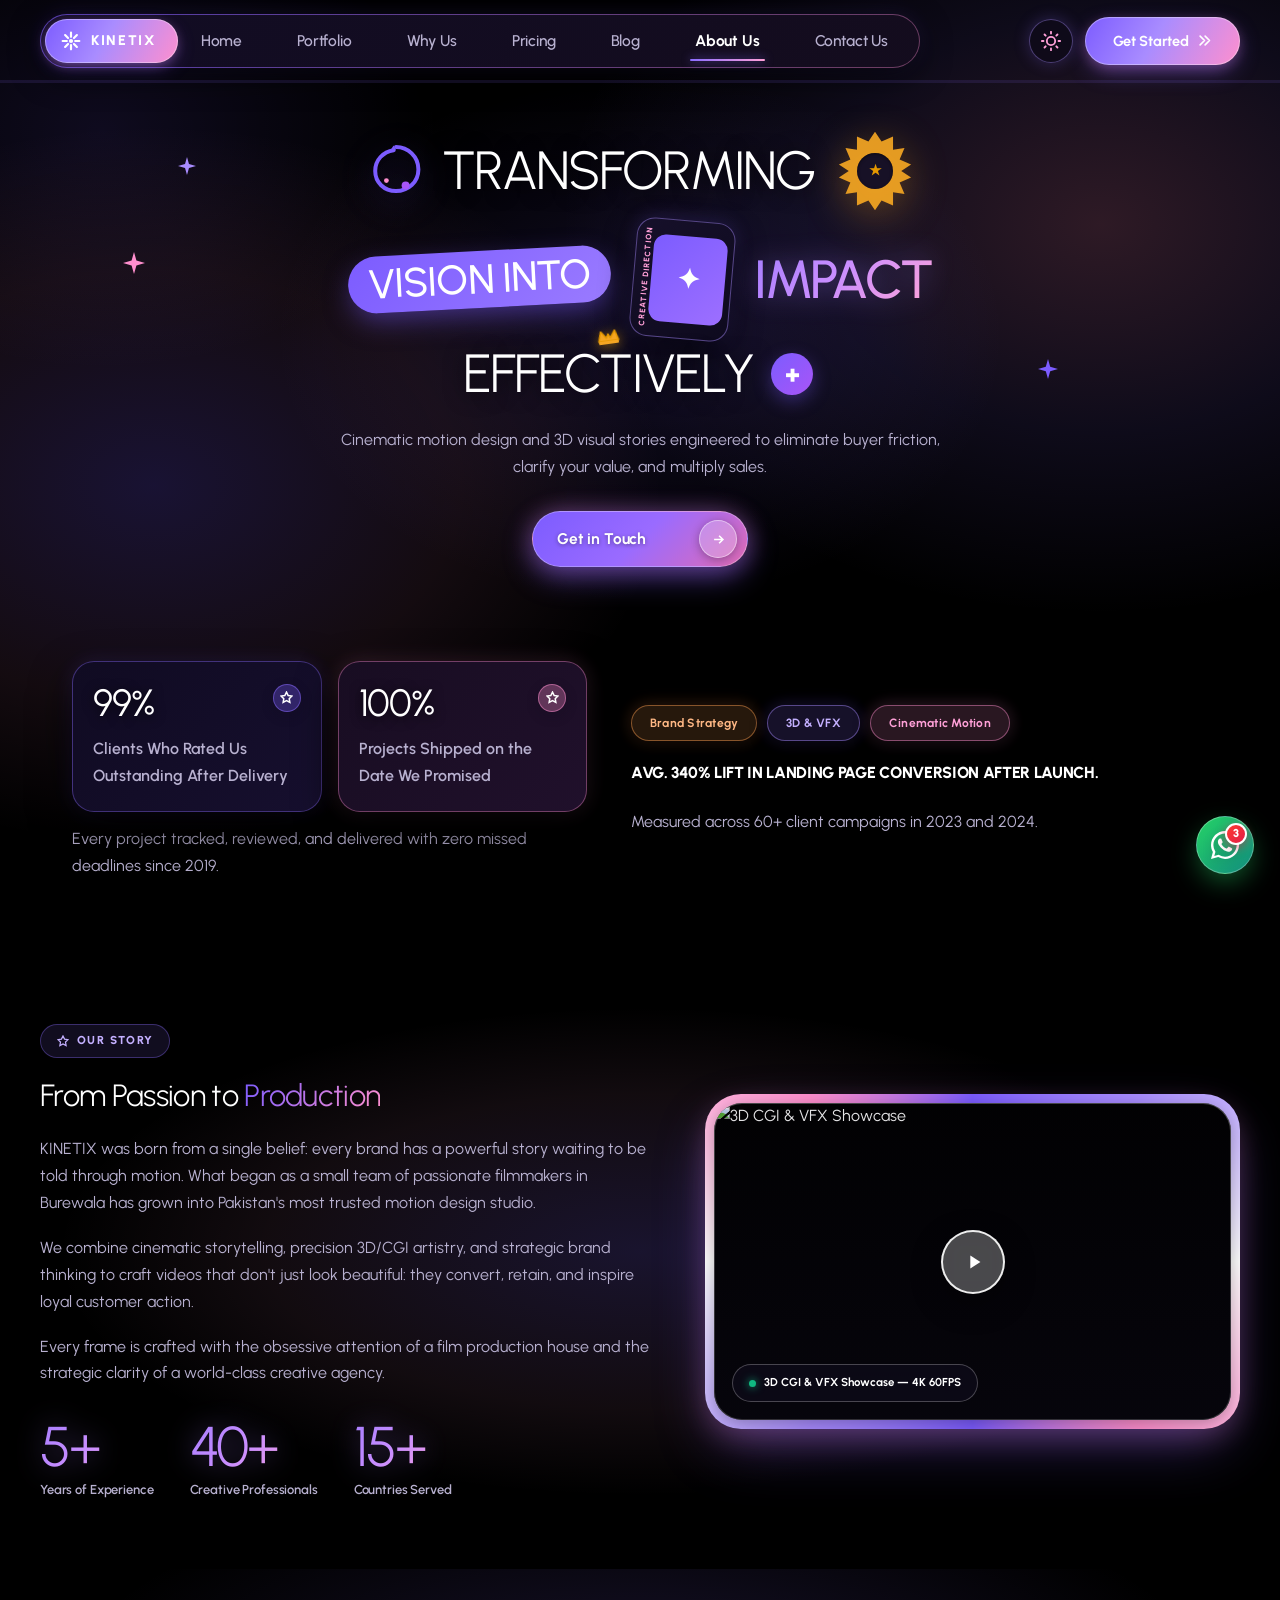
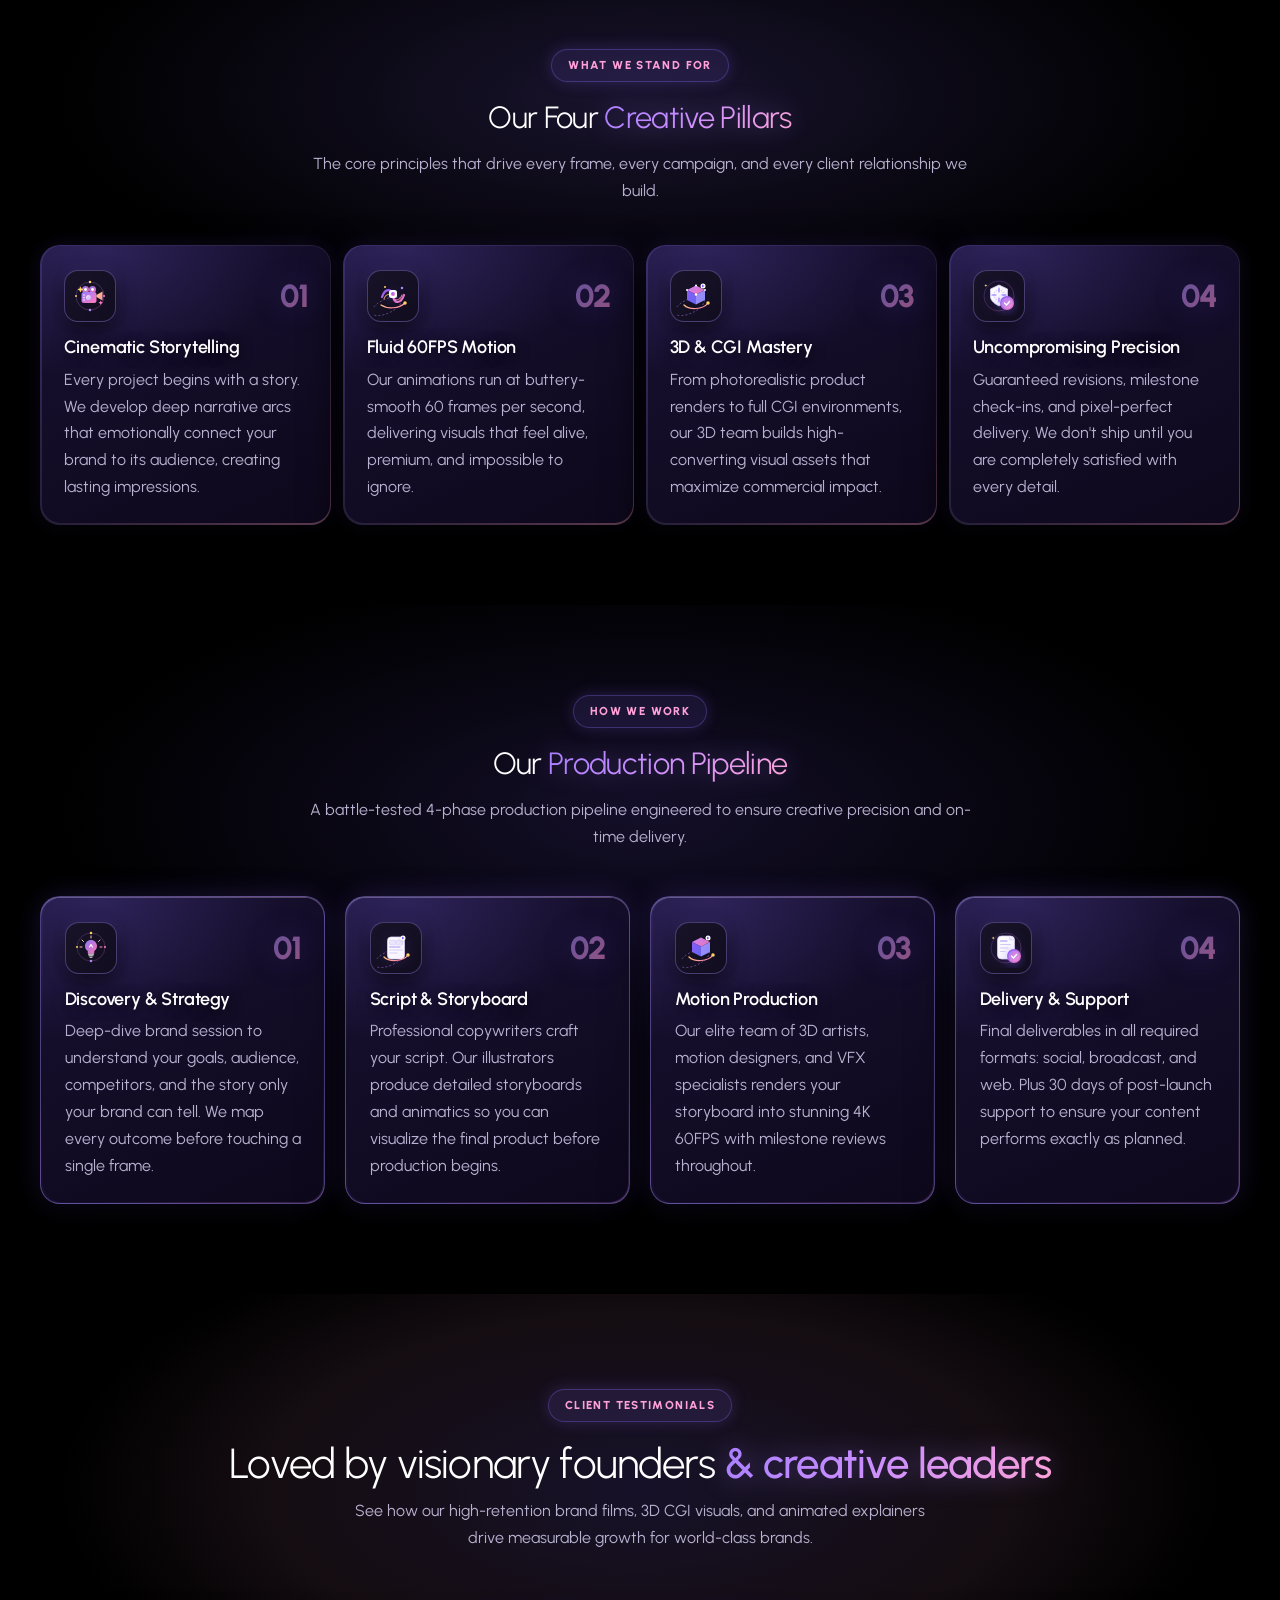
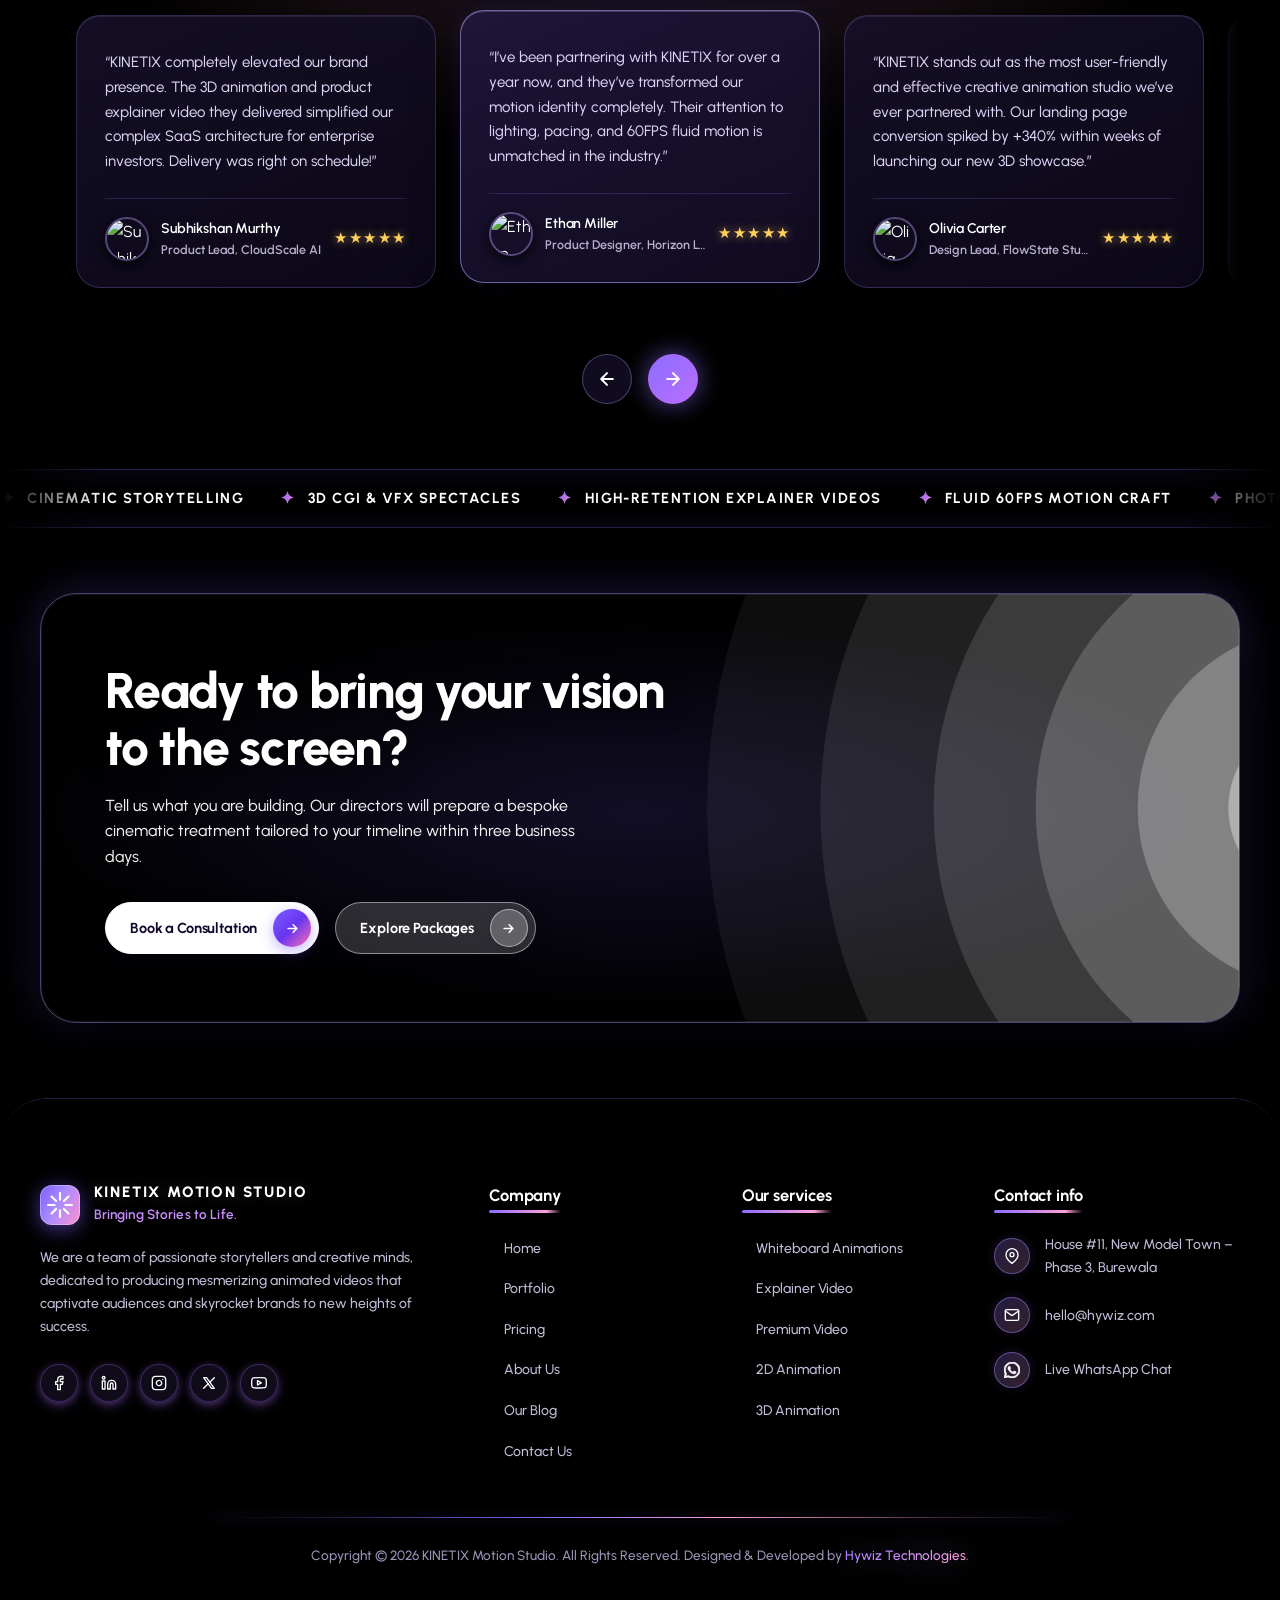
==== commit 8a15b20a: "Fix About page CTA text color: force white heading & desc in light/dark theme and upgrade to luxury " ====
--- a/about.html
+++ b/about.html
@@ -800,9 +800,41 @@
   <section class="cta-section about-cta-section" id="contact">
     <div class="wrap">
       <div class="cta-band">
-        <h2>Ready to bring your <span class="accent-purple">vision to the</span> <span class="accent-pink">screen</span> with our studio?</h2>
-        <p>Tell us what you are building and our directors will prepare a bespoke cinematic treatment within three business days.</p>
-        <a href="index.html#contact" class="btn-primary">Book a Consultation<span class="ic"><svg width="14" height="14" viewBox="0 0 24 24" style="width:14px;height:14px;stroke:#fff;fill:none;stroke-width:2.4;display:block;"><path d="M5 12h14M13 6l6 6-6 6"/></svg></span></a>
+        <!-- Concentric Circular Ripple Rings radiating from the right edge -->
+        <div class="cta-ripple-waves" aria-hidden="true">
+          <svg viewBox="0 0 600 600" class="cta-ripple-svg" preserveAspectRatio="xMaxYMid meet">
+            <circle cx="600" cy="300" r="540" class="cta-ripple-ring ring-6" />
+            <circle cx="600" cy="300" r="440" class="cta-ripple-ring ring-5" />
+            <circle cx="600" cy="300" r="340" class="cta-ripple-ring ring-4" />
+            <circle cx="600" cy="300" r="250" class="cta-ripple-ring ring-3" />
+            <circle cx="600" cy="300" r="160" class="cta-ripple-ring ring-2" />
+            <circle cx="600" cy="300" r="80"  class="cta-ripple-ring ring-1" />
+          </svg>
+        </div>
+
+        <!-- Left Content: Headline + Subtitle + Capsule Action Buttons -->
+        <div class="cta-content-area">
+          <h2 class="cta-banner-title">Ready to bring your vision to the screen?</h2>
+          <p class="cta-banner-desc">Tell us what you are building. Our directors will prepare a bespoke cinematic treatment tailored to your timeline within three business days.</p>
+          <div class="cta-capsules-group">
+            <a href="index.html#contact" class="cta-capsule-btn primary-capsule">
+              <span class="capsule-label">Book a Consultation</span>
+              <span class="capsule-orb">
+                <svg viewBox="0 0 24 24" width="15" height="15" fill="none" stroke="currentColor" stroke-width="2.6" stroke-linecap="round" stroke-linejoin="round">
+                  <path d="M5 12h14M13 6l6 6-6 6"/>
+                </svg>
+              </span>
+            </a>
+            <a href="product.html?id=explainer" class="cta-capsule-btn secondary-capsule">
+              <span class="capsule-label">Explore Packages</span>
+              <span class="capsule-orb">
+                <svg viewBox="0 0 24 24" width="15" height="15" fill="none" stroke="currentColor" stroke-width="2.6" stroke-linecap="round" stroke-linejoin="round">
+                  <path d="M5 12h14M13 6l6 6-6 6"/>
+                </svg>
+              </span>
+            </a>
+          </div>
+        </div>
       </div>
     </div>
   </section>
--- a/css/style.css
+++ b/css/style.css
@@ -54,7 +54,6 @@
 .testimonials-title,
 .testi-head h2,
 .blog-title,
-.cta-band h2,
 .manifesto-title,
 .about-section-title,
 .about-pillars-title,
@@ -202,8 +201,7 @@
 .about-sublead,
 .card-slide-desc,
 .pricing-sub-text,
-.pricing-intro,
-.cta-band p {
+.pricing-intro {
   font-family: var(--font);
   font-size: clamp(14.5px, 1.1vw, 16px);
   line-height: 1.65;
@@ -226,8 +224,7 @@
   .about-sublead,
   .card-slide-desc,
   .pricing-sub-text,
-  .pricing-intro,
-  .cta-band p {
+  .pricing-intro {
     font-size: 16px !important;
     line-height: 1.68 !important;
   }
@@ -4112,292 +4109,240 @@
   }
 }
 
-/* CTA BAND */
+/* ============================================================
+   KINETIX SIGNATURE CTA BANNER (CONCENTRIC RIPPLES & CAPSULES)
+   ============================================================ */
+.cta-section {
+  padding: 50px 0 70px 0;
+  position: relative;
+}
+
 .cta-band {
   margin: 0 auto;
-  padding: 64px 56px;
+  padding: 68px 64px;
   border-radius: 36px;
   text-align: left;
-  background: linear-gradient(135deg, #ede5ff 0%, #fbe8f5 55%, #fdf0e6 100%);
-  box-shadow: 0 20px 50px -15px rgba(130, 90, 210, 0.12), 0 0 0 1px rgba(255, 255, 255, 0.7) inset;
-  border: 1.5px solid rgba(255, 255, 255, 0.85);
+  background: linear-gradient(130deg, #7c5cff 0%, #6835f0 45%, #ff70b5 100%);
+  box-shadow: 0 25px 65px -12px rgba(110, 60, 230, 0.42), 0 0 0 1.5px rgba(255, 255, 255, 0.22) inset;
   box-sizing: border-box;
   position: relative;
   overflow: hidden;
   display: flex;
   align-items: center;
-  gap: 60px;
-}
-
-/* LEFT COLUMN */
-.cta-left {
-  flex: 1 1 0;
-  min-width: 0;
-}
-
-.cta-eyebrow {
-  display: inline-flex;
-  align-items: center;
-  gap: 8px;
-  font-size: 11px;
-  font-weight: 750;
-  text-transform: uppercase;
-  letter-spacing: 0.1em;
-  color: #7448ee;
-  margin-bottom: 18px;
-}
-.cta-eyebrow-dot {
-  width: 6px;
-  height: 6px;
-  border-radius: 50%;
-  background: #ff8fce;
-  box-shadow: 0 0 8px #ff8fce;
-  flex-shrink: 0;
-}
-
-.cta-band h2 {
-  font-family: var(--font) !important;
-  font-size: clamp(26px, 2.8vw, 40px);
-  font-weight: 350 !important;
-  letter-spacing: -0.025em;
-  max-width: 520px;
-  margin: 0 0 14px 0;
-  line-height: 1.25;
-  color: #160f29;
-}
-.cta-band h2 .accent-purple {
-  color: #7c5cff;
-  font-weight: 400 !important;
-}
-.cta-band h2 .accent-pink {
-  color: #ff8fce;
-  font-weight: 400 !important;
-}
-.cta-band h2 .accent {
-  background: linear-gradient(120deg, #7c5cff 0%, #9562f7 45%, #ff8fce 85%);
-  -webkit-background-clip: text;
-  background-clip: text;
-  color: transparent;
-  font-weight: 400 !important;
-}
-.cta-band p {
-  margin: 0 0 28px 0;
-  max-width: 460px;
-  color: #5c5375;
-  font-size: 15px;
-  line-height: 1.65;
-  font-weight: 400;
-}
-
-/* CTA Action Buttons Row */
-.cta-actions {
+  min-height: 330px;
+}
+
+/* Concentric Ripple Waves radiating from right edge */
+.cta-ripple-waves {
+  position: absolute;
+  top: 0;
+  right: 0;
+  bottom: 0;
+  width: 65%;
+  pointer-events: none;
+  overflow: hidden;
+  z-index: 1;
+}
+
+.cta-ripple-svg {
+  position: absolute;
+  top: 50%;
+  right: -80px;
+  transform: translateY(-50%);
+  width: 680px;
+  height: 680px;
+}
+
+.cta-ripple-ring {
+  transition: all 0.3s ease;
+}
+
+.cta-ripple-ring.ring-6 { fill: rgba(255, 255, 255, 0.05); }
+.cta-ripple-ring.ring-5 { fill: rgba(255, 255, 255, 0.08); }
+.cta-ripple-ring.ring-4 { fill: rgba(255, 255, 255, 0.12); }
+.cta-ripple-ring.ring-3 { fill: rgba(255, 255, 255, 0.17); }
+.cta-ripple-ring.ring-2 { fill: rgba(255, 255, 255, 0.24); }
+.cta-ripple-ring.ring-1 { fill: rgba(255, 255, 255, 0.35); }
+
+/* Left Content Area */
+.cta-content-area {
+  position: relative;
+  z-index: 2;
+  max-width: 580px;
+}
+
+.cta-band h2,
+.cta-banner-title {
+  font-family: var(--font, "Urbanist", -apple-system, sans-serif) !important;
+  font-size: clamp(34px, 4vw, 50px) !important;
+  font-weight: 800 !important;
+  color: #ffffff !important;
+  letter-spacing: -0.025em !important;
+  line-height: 1.15 !important;
+  margin: 0 0 16px 0 !important;
+  text-shadow: 0 2px 20px rgba(0, 0, 0, 0.2);
+}
+
+.cta-band p,
+.cta-banner-desc {
+  font-family: var(--font, "Urbanist", -apple-system, sans-serif) !important;
+  font-size: clamp(14.5px, 1.35vw, 16px) !important;
+  line-height: 1.62 !important;
+  color: rgba(255, 255, 255, 0.94) !important;
+  margin: 0 0 32px 0 !important;
+  font-weight: 450 !important;
+  max-width: 500px;
+}
+
+/* Capsule Action Buttons Group */
+.cta-capsules-group {
   display: flex;
   align-items: center;
   gap: 16px;
   flex-wrap: wrap;
-  margin-bottom: 24px;
-}
-.cta-band .btn-primary {
-  margin: 0;
-}
-.cta-primary-btn {
+}
+
+.cta-capsule-btn {
   display: inline-flex;
   align-items: center;
-  padding: 14px 28px;
+  justify-content: space-between;
+  gap: 16px;
+  padding: 6px 7px 6px 24px;
   border-radius: 100px;
-  background: linear-gradient(120deg, #7c5cff 0%, #9a6ff5 50%, #ff8fce 100%);
+  text-decoration: none;
+  font-family: var(--font, "Urbanist", sans-serif);
+  font-size: 14.5px;
+  font-weight: 700;
+  letter-spacing: -0.01em;
+  transition: all 0.28s cubic-bezier(0.16, 1, 0.3, 1);
+  white-space: nowrap;
+}
+
+/* Primary Capsule: Crisp Solid White with KINETIX Gradient Orb */
+.cta-capsule-btn.primary-capsule {
+  background: #ffffff;
+  color: #12072b !important;
+  border: 1.5px solid #ffffff;
+  box-shadow: 0 10px 26px -4px rgba(26, 6, 60, 0.24), 0 2px 8px rgba(0, 0, 0, 0.06);
+}
+
+.cta-capsule-btn.primary-capsule:hover {
+  transform: translateY(-3px) scale(1.02);
+  background: #ffffff;
+  color: #000000 !important;
+  border-color: #ffffff;
+  box-shadow: 0 16px 36px -4px rgba(26, 6, 60, 0.36), 0 0 24px rgba(255, 255, 255, 0.5);
+}
+
+.cta-capsule-btn.primary-capsule .capsule-orb {
+  width: 38px;
+  height: 38px;
+  border-radius: 50%;
+  background: linear-gradient(135deg, #7c5cff 0%, #6835f0 50%, #ff70b5 100%);
+  display: flex;
+  align-items: center;
+  justify-content: center;
   color: #ffffff;
-  font-size: 15px;
-  font-weight: 650;
-  font-family: var(--font);
-  text-decoration: none;
-  box-shadow: 0 8px 24px -4px rgba(124, 92, 255, 0.45);
-  transition: transform 0.22s ease, box-shadow 0.22s ease, filter 0.22s ease;
-  letter-spacing: 0.01em;
-  white-space: nowrap;
-}
-.cta-primary-btn:hover {
-  transform: translateY(-2px);
-  filter: brightness(1.07);
-  box-shadow: 0 12px 32px -4px rgba(124, 92, 255, 0.6);
-}
-.cta-ghost-btn {
-  display: inline-flex;
-  align-items: center;
-  gap: 7px;
-  padding: 13px 24px;
-  border-radius: 100px;
-  font-size: 15px;
-  font-weight: 650;
-  color: #5c4899;
-  text-decoration: none;
-  border: 1.5px solid rgba(124, 92, 255, 0.35);
-  background: rgba(255, 255, 255, 0.6);
-  backdrop-filter: blur(6px);
-  -webkit-backdrop-filter: blur(6px);
-  transition: all 0.22s ease;
-  font-family: var(--font);
-  white-space: nowrap;
-}
-.cta-ghost-btn:hover {
-  color: #7c5cff;
-  border-color: #7c5cff;
-  background: rgba(124, 92, 255, 0.06);
-  transform: translateY(-1px);
-}
-
-/* Trust checklist row */
-.cta-trust-row {
-  display: flex;
-  align-items: center;
-  gap: 20px;
-  flex-wrap: wrap;
-}
-.cta-trust-item {
-  display: flex;
-  align-items: center;
-  gap: 6px;
-  font-size: 13px;
-  font-weight: 550;
-  color: #4a435e;
-}
-
-/* RIGHT COLUMN — animated visual stage */
-.cta-right {
-  flex: 0 0 380px;
+  box-shadow: 0 4px 14px rgba(124, 92, 255, 0.45);
+  transition: transform 0.25s cubic-bezier(0.16, 1, 0.3, 1);
+  flex-shrink: 0;
+}
+
+/* Secondary Capsule: Translucent Frosted Glass Pill */
+.cta-capsule-btn.secondary-capsule {
+  background: rgba(255, 255, 255, 0.16);
+  color: #ffffff !important;
+  border: 1.5px solid rgba(255, 255, 255, 0.45);
+  backdrop-filter: blur(14px);
+  -webkit-backdrop-filter: blur(14px);
+  box-shadow: 0 8px 24px -4px rgba(0, 0, 0, 0.12);
+}
+
+.cta-capsule-btn.secondary-capsule:hover {
+  transform: translateY(-3px) scale(1.02);
+  background: rgba(255, 255, 255, 0.26);
+  color: #ffffff !important;
+  border-color: rgba(255, 255, 255, 0.85);
+  box-shadow: 0 14px 32px -4px rgba(0, 0, 0, 0.22), 0 0 18px rgba(255, 255, 255, 0.25);
+}
+
+.cta-capsule-btn.secondary-capsule .capsule-orb {
+  width: 38px;
+  height: 38px;
+  border-radius: 50%;
+  background: rgba(255, 255, 255, 0.25);
+  border: 1px solid rgba(255, 255, 255, 0.5);
   display: flex;
   align-items: center;
   justify-content: center;
-}
-
-.cta-visual-stage {
-  position: relative;
-  width: 320px;
-  height: 280px;
+  color: #ffffff;
+  box-shadow: 0 2px 10px rgba(0, 0, 0, 0.1);
+  transition: transform 0.25s cubic-bezier(0.16, 1, 0.3, 1);
   flex-shrink: 0;
 }
 
-/* ---- Central Orb ---- */
-.cta-orb-wrap {
-  position: absolute;
-  top: 50%;
-  left: 50%;
-  transform: translate(-50%, -50%);
-  z-index: 3;
-}
-.cta-orb {
-  position: relative;
-  width: 96px;
-  height: 96px;
-  display: flex;
-  align-items: center;
-  justify-content: center;
-}
-.cta-orb-inner {
-  width: 96px;
-  height: 96px;
-  border-radius: 50%;
-  background: linear-gradient(135deg, #7c5cff 0%, #9a6ff5 50%, #ff8fce 100%);
-  display: flex;
-  align-items: center;
-  justify-content: center;
-  box-shadow:
-    0 0 0 0 rgba(124, 92, 255, 0.4),
-    0 12px 40px -6px rgba(124, 92, 255, 0.55);
-  animation: orbPulse 3s ease-in-out infinite;
-}
-@keyframes orbPulse {
-  0%, 100% { box-shadow: 0 0 0 0 rgba(124,92,255,0.4), 0 12px 40px -6px rgba(124,92,255,0.55); transform: scale(1); }
-  50%       { box-shadow: 0 0 0 18px rgba(124,92,255,0), 0 12px 40px -6px rgba(124,92,255,0.35); transform: scale(1.04); }
-}
-
-/* Orbit rings */
-.cta-orb-ring {
-  position: absolute;
-  border-radius: 50%;
-  border: 1.5px solid rgba(124, 92, 255, 0.22);
-  animation: ringExpand 3s ease-in-out infinite;
-}
-.ring-1 { width: 140px; height: 140px; animation-delay: 0s; }
-.ring-2 { width: 196px; height: 196px; animation-delay: 0.6s; border-color: rgba(255,143,206,0.18); }
-.ring-3 { width: 256px; height: 256px; animation-delay: 1.2s; border-color: rgba(124,92,255,0.1); }
-@keyframes ringExpand {
-  0%, 100% { opacity: 0.8; transform: scale(1); }
-  50%       { opacity: 0.3; transform: scale(1.04); }
-}
-
-/* ---- Floating Service Chips ---- */
-.cta-float-chip {
-  position: absolute;
-  display: inline-flex;
-  align-items: center;
-  gap: 6px;
-  padding: 8px 14px;
-  border-radius: 100px;
-  background: rgba(255, 255, 255, 0.85);
-  border: 1.5px solid rgba(124, 92, 255, 0.2);
-  box-shadow: 0 8px 24px -6px rgba(124, 92, 255, 0.18);
-  backdrop-filter: blur(10px);
-  -webkit-backdrop-filter: blur(10px);
-  font-size: 12.5px;
-  font-weight: 650;
-  color: #3d2f7a;
-  font-family: var(--font);
-  white-space: nowrap;
-  z-index: 4;
-}
-.cta-float-chip svg { color: #7c5cff; flex-shrink: 0; }
-
-/* Position each chip at different spots */
-.chip-1 { top: 6%;  left: 2%;  animation: floatA 4.2s ease-in-out infinite; }
-.chip-2 { top: 5%;  right: 0%; animation: floatB 5s ease-in-out infinite 0.8s; }
-.chip-3 { bottom: 16%; left: 0%; animation: floatA 4.8s ease-in-out infinite 1.4s; }
-.chip-4 { bottom: 12%; right: 2%; animation: floatB 4.4s ease-in-out infinite 0.4s; }
-
-@keyframes floatA {
-  0%, 100% { transform: translateY(0px); }
-  50%       { transform: translateY(-10px); }
-}
-@keyframes floatB {
-  0%, 100% { transform: translateY(0px); }
-  50%       { transform: translateY(8px); }
-}
-
-/* ---- Live status pill ---- */
-.cta-live-pill {
-  position: absolute;
-  bottom: 8px;
-  right: 4px;
-  left: auto;
-  transform: none;
-  display: inline-flex;
-  align-items: center;
-  gap: 7px;
-  padding: 7px 14px;
-  border-radius: 100px;
-  background: rgba(255, 255, 255, 0.88);
-  border: 1.5px solid rgba(16, 185, 129, 0.35);
-  font-size: 12px;
-  font-weight: 600;
-  color: #065f46;
-  font-family: var(--font);
-  white-space: nowrap;
-  z-index: 5;
-  box-shadow: 0 4px 16px -4px rgba(16, 185, 129, 0.2);
-  animation: floatB 5s ease-in-out infinite 1s;
-}
-.cta-live-dot {
-  width: 7px;
-  height: 7px;
-  border-radius: 50%;
-  background: #10b981;
-  box-shadow: 0 0 0 0 rgba(16, 185, 129, 0.5);
-  animation: livePulse 1.8s ease-in-out infinite;
-  flex-shrink: 0;
-}
-@keyframes livePulse {
-  0%, 100% { box-shadow: 0 0 0 0 rgba(16,185,129,0.5); }
-  70%       { box-shadow: 0 0 0 6px rgba(16,185,129,0); }
+.cta-capsule-btn .capsule-label {
+  display: inline-block;
+  line-height: 1;
+}
+
+.cta-capsule-btn:hover .capsule-orb {
+  transform: translateX(3px) scale(1.06);
+}
+
+@media (max-width: 960px) {
+  .cta-band {
+    padding: 52px 40px;
+  }
+  .cta-ripple-waves {
+    width: 75%;
+  }
+  .cta-ripple-svg {
+    right: -140px;
+    width: 600px;
+    height: 600px;
+  }
+}
+
+@media (max-width: 640px) {
+  .cta-section {
+    padding: 36px 0 54px 0;
+  }
+  .cta-band {
+    padding: 38px 22px;
+    border-radius: 26px;
+    min-height: auto;
+  }
+  .cta-banner-title {
+    font-size: 30px !important;
+    margin-bottom: 12px !important;
+  }
+  .cta-banner-desc {
+    font-size: 13.5px !important;
+    margin-bottom: 24px !important;
+  }
+  .cta-capsules-group {
+    flex-direction: column;
+    align-items: stretch;
+    gap: 12px;
+    width: 100%;
+  }
+  .cta-capsule-btn {
+    width: 100%;
+    box-sizing: border-box;
+    justify-content: space-between;
+    padding: 6px 7px 6px 20px;
+    font-size: 14px;
+  }
+  .cta-ripple-waves {
+    width: 100%;
+    opacity: 0.6;
+  }
+  .cta-ripple-svg {
+    right: -240px;
+    width: 520px;
+    height: 520px;
+  }
 }
 
 
--- a/css/about.css
+++ b/css/about.css
@@ -634,11 +634,21 @@
 }
 .about-pillars-section{padding:80px 0;background:rgba(124,92,255,.03);}
 .pillars-head{text-align:center;max-width:680px;margin:0 auto 40px;}
-.pillars-grid{display:grid;grid-template-columns:repeat(4,1fr);gap:12px;align-items:stretch;}
-
-/* PILLARS SHINING ROTATING BORDER CARDS (SLEEK RECTANGULAR SHAPE) */
-/* PILLARS RECTANGULAR CARDS (STATIC SOFT LUXURY GRADIENT BORDER - ZERO DISTRACTION) */
-.pillars-grid .pillar-card {
+.pillars-grid,
+.pipeline-steps-grid {
+  display: grid;
+  grid-template-columns: repeat(4, 1fr);
+  gap: 12px;
+  align-items: stretch;
+}
+.pipeline-steps-grid {
+  margin-top: 45px;
+}
+
+/* PILLARS & PIPELINE RECTANGULAR CARDS (STATIC SOFT LUXURY GRADIENT BORDER - ZERO DISTRACTION) */
+.pillars-grid .pillar-card,
+.pipeline-steps-grid .pipeline-step-card,
+.pipeline-step-card {
   position: relative;
   border-radius: 20px;
   padding: 1.5px;
@@ -654,7 +664,9 @@
   text-align: left;
 }
 
-.pillars-grid .pillar-card:hover {
+.pillars-grid .pillar-card:hover,
+.pipeline-steps-grid .pipeline-step-card:hover,
+.pipeline-step-card:hover {
   transform: translateY(-5px);
   background: linear-gradient(135deg, rgba(124, 92, 255, 0.75) 0%, rgba(169, 140, 255, 0.5) 50%, rgba(255, 143, 206, 0.65) 100%);
   box-shadow: 0 20px 45px -10px rgba(124, 92, 255, 0.22),
@@ -662,7 +674,9 @@
 }
 
 /* Card Inner White Container (Compact Sleek Landscape Rectangle) */
-.pillars-grid .pillar-card-inner {
+.pillars-grid .pillar-card-inner,
+.pipeline-steps-grid .pillar-card-inner,
+.pipeline-step-card .pillar-card-inner {
   position: relative;
   z-index: 1;
   background: #ffffff;
@@ -675,7 +689,9 @@
   box-sizing: border-box;
 }
 
-.pillars-grid .pillar-card .service-card-top {
+.pillars-grid .pillar-card .service-card-top,
+.pipeline-steps-grid .pipeline-step-card .service-card-top,
+.pipeline-step-card .service-card-top {
   display: flex;
   align-items: center;
   justify-content: space-between;
@@ -683,7 +699,9 @@
   width: 100%;
 }
 
-.pillars-grid .pillar-card .process-icon-box {
+.pillars-grid .pillar-card .process-icon-box,
+.pipeline-steps-grid .pipeline-step-card .process-icon-box,
+.pipeline-step-card .process-icon-box {
   width: 52px;
   height: 52px;
   border-radius: 14px;
@@ -698,17 +716,23 @@
   flex-shrink: 0;
 }
 
-.pillars-grid .pillar-card:hover .process-icon-box {
+.pillars-grid .pillar-card:hover .process-icon-box,
+.pipeline-steps-grid .pipeline-step-card:hover .process-icon-box,
+.pipeline-step-card:hover .process-icon-box {
   transform: scale(1.08) translateY(-2px);
   box-shadow: 0 10px 24px -4px rgba(120, 80, 220, 0.24);
 }
 
-.pillars-grid .pillar-card .process-animated-svg {
+.pillars-grid .pillar-card .process-animated-svg,
+.pipeline-steps-grid .pipeline-step-card .process-animated-svg,
+.pipeline-step-card .process-animated-svg {
   width: 40px;
   height: 40px;
 }
 
-.pillars-grid .pillar-card .step-number {
+.pillars-grid .pillar-card .step-number,
+.pipeline-steps-grid .pipeline-step-card .step-number,
+.pipeline-step-card .step-number {
   font-family: var(--font, "Urbanist", sans-serif);
   font-size: 32px;
   font-weight: 800;
@@ -724,14 +748,20 @@
   display: inline-block;
 }
 
-.pillars-grid .pillar-card:hover .step-number {
+.pillars-grid .pillar-card:hover .step-number,
+.pipeline-steps-grid .pipeline-step-card:hover .step-number,
+.pipeline-step-card:hover .step-number {
   opacity: 1;
   transform: scale(1.08) translateY(-2px);
   filter: drop-shadow(0 4px 12px rgba(124, 92, 255, 0.35));
 }
 
 .pillars-grid .pillar-card .service-card-title,
-.pillars-grid .pillar-card h3 {
+.pillars-grid .pillar-card h3,
+.pipeline-steps-grid .pipeline-step-card .service-card-title,
+.pipeline-steps-grid .pipeline-step-card h3,
+.pipeline-step-card .service-card-title,
+.pipeline-step-card h3 {
   font-family: var(--font)!important;
   font-size: 17px;
   font-weight: 600!important;
@@ -741,7 +771,9 @@
   line-height: 1.25;
 }
 
-.pillars-grid .pillar-card p {
+.pillars-grid .pillar-card p,
+.pipeline-steps-grid .pipeline-step-card p,
+.pipeline-step-card p {
   font-size: 13.5px;
   color: var(--ink-1, #5c5572);
   line-height: 1.52;
@@ -749,126 +781,13 @@
   margin: 0;
 }
 
-.pillars-grid .pillar-card .service-card-accent-bar {
+.pillars-grid .pillar-card .service-card-accent-bar,
+.pipeline-steps-grid .pipeline-step-card .service-card-accent-bar,
+.pipeline-step-card .service-card-accent-bar {
   border-bottom-left-radius: 16px;
   border-bottom-right-radius: 16px;
 }
 
-/* PIPELINE STEP CARDS (STANDALONE CLEAN STYLE) */
-.pipeline-step-card {
-  padding: 34px 26px;
-  border-radius: 24px;
-  background: var(--surface,#fff);
-  box-shadow: 0 10px 30px -10px rgba(100,70,180,.08);
-  border: 1.5px solid var(--line,#ece5f8);
-  transition: transform 0.35s cubic-bezier(0.16, 1, 0.3, 1), box-shadow .35s ease, border-color .35s ease;
-  position: relative;
-  display: flex;
-  flex-direction: column;
-  overflow: hidden;
-  text-align: left;
-}
-
-.pipeline-step-card:hover {
-  transform: translateY(-8px);
-  box-shadow: 0 24px 50px -12px rgba(100,60,200,.18);
-  border-color: rgba(169,140,255,.45);
-}
-
-.pillar-card .service-card-top,
-.pipeline-step-card .service-card-top{
-  display:flex;
-  align-items:center;
-  justify-content:space-between;
-  margin-bottom:24px;
-  width:100%;
-}
-
-
-/* Pipeline Step Numbers (Matches Home Process Cards) */
-.pipeline-step-card .step-number {
-  font-family: var(--font, "Urbanist", sans-serif);
-  font-size: 38px;
-  font-weight: 800;
-  line-height: 1;
-  letter-spacing: -0.04em;
-  background: linear-gradient(135deg, #7c5cff 0%, #ff8fce 100%);
-  -webkit-background-clip: text;
-  background-clip: text;
-  -webkit-text-fill-color: transparent;
-  opacity: 0.45;
-  transition: all 0.35s cubic-bezier(0.34, 1.56, 0.64, 1);
-  user-select: none;
-  display: inline-block;
-}
-
-.pipeline-step-card:hover .step-number {
-  opacity: 1;
-  transform: scale(1.08) translateY(-2px);
-  filter: drop-shadow(0 4px 12px rgba(124, 92, 255, 0.35));
-}
-
-.pillar-card .process-icon-box,
-.pipeline-step-card .process-icon-box{
-  width:72px;
-  height:72px;
-  border-radius:20px;
-  background:linear-gradient(135deg,rgba(255,255,255,.95),rgba(245,240,255,.7));
-  border:1.5px solid rgba(169,140,255,.3);
-  box-shadow:0 8px 24px -6px rgba(120,80,220,.16);
-  display:flex;
-  align-items:center;
-  justify-content:center;
-  position:relative;
-  transition:transform .35s cubic-bezier(.34,1.56,.64,1),box-shadow .35s ease;
-  flex-shrink:0;
-}
-
-.pillar-card:hover .process-icon-box,
-.pipeline-step-card:hover .process-icon-box{
-  transform:scale(1.08);
-  box-shadow:0 14px 30px -6px rgba(120,80,220,.28);
-}
-
-.pillar-card .service-card-title,
-.pipeline-step-card .service-card-title,
-.pillar-card h3,
-.pipeline-step-card h3{
-  font-family:var(--font)!important;
-  font-size:19.5px;
-  font-weight:600!important;
-  margin-bottom:10px;
-  letter-spacing:-.015em;
-  color:var(--ink-0,#0e0b1a);
-  line-height:1.3;
-}
-
-.pillar-card p,
-.pipeline-step-card p{
-  font-size:14px;
-  color:var(--ink-1,#5c5572);
-  line-height:1.65;
-  flex-grow:1;
-  margin:0;
-}
-
-.pillar-card .service-card-accent-bar,
-.pipeline-step-card .service-card-accent-bar{
-  position:absolute;
-  bottom:0;
-  left:0;
-  width:100%;
-  height:3.5px;
-  background:linear-gradient(90deg,#7c5cff 0%,#ff8fce 100%);
-  transform:scaleX(0);
-  transform-origin:left;
-  transition:transform .35s ease;
-}
-
-.pillar-card:hover .service-card-accent-bar,
-.pipeline-step-card:hover .service-card-accent-bar{
-  transform:scaleX(1);
-}
 
 /* LIVE ICON KEYFRAME ANIMATIONS */
 @keyframes animDrawPath{
@@ -989,17 +908,14 @@
   .manifesto-floating-badge{font-size:10.5px;padding:6px 12px;bottom:12px;left:12px;}
   .about-pillars-section{padding:48px 0;}
   .pillars-head{margin-bottom:28px;padding:0 4px;}
-  .pillars-grid{grid-template-columns:1fr 1fr;gap:12px;}
-  .pillars-grid .pillar-card-inner{padding:18px 16px 16px;}
-  .pillars-grid .pillar-card .process-icon-box{width:44px;height:44px;}
-  .pillars-grid .pillar-card .process-animated-svg{width:32px;height:32px;}
-  .pillars-grid .pillar-card .step-number{font-size:26px;}
-  .pillars-grid .pillar-card .service-card-title,.pillars-grid .pillar-card h3{font-size:15px;}
-  .pillars-grid .pillar-card p{font-size:12.5px;}
+  .pillars-grid, .pipeline-steps-grid{grid-template-columns:1fr 1fr;gap:12px;}
+  .pillars-grid .pillar-card-inner, .pipeline-steps-grid .pillar-card-inner{padding:18px 16px 16px;}
+  .pillars-grid .pillar-card .process-icon-box, .pipeline-steps-grid .process-icon-box{width:44px;height:44px;}
+  .pillars-grid .pillar-card .process-animated-svg, .pipeline-steps-grid .process-animated-svg{width:32px;height:32px;}
+  .pillars-grid .pillar-card .step-number, .pipeline-steps-grid .step-number{font-size:26px;}
+  .pillars-grid .pillar-card .service-card-title, .pillars-grid .pillar-card h3, .pipeline-steps-grid .service-card-title, .pipeline-steps-grid h3{font-size:15px;}
+  .pillars-grid .pillar-card p, .pipeline-steps-grid p{font-size:12.5px;}
   .about-pipeline-section{padding:48px 0;}
-  .pipeline-steps-grid{grid-template-columns:1fr 1fr;gap:14px;}
-  .pipeline-step-card{padding:24px 18px;}
-  .pillar-card .process-icon-box,.pipeline-step-card .process-icon-box{width:58px;height:58px;}
   .team-grid{grid-template-columns:repeat(2,1fr);gap:14px;}
   .dock-notch-cards-row,.pillars-grid,.team-grid,.pipeline-steps-grid{gap:12px;}
 }
@@ -1042,21 +958,14 @@
   .manifesto-video-play-btn{width:52px;height:52px;}
   .about-pillars-section{padding:40px 0;}
   .pillars-head{margin-bottom:22px;}
-  .pillars-grid{grid-template-columns:1fr;gap:12px;}
-  .pillars-grid .pillar-card-inner{padding:16px 14px 14px;}
-  .pillars-grid .pillar-card .process-icon-box{width:40px;height:40px;border-radius:12px;}
-  .pillars-grid .pillar-card .process-animated-svg{width:30px;height:30px;}
-  .pillars-grid .pillar-card .step-number{font-size:22px;}
-  .pillars-grid .pillar-card .service-card-title,.pillars-grid .pillar-card h3{font-size:14.5px;}
-  .pillars-grid .pillar-card p{font-size:12.5px;line-height:1.5;}
+  .pillars-grid, .pipeline-steps-grid{grid-template-columns:1fr;gap:12px;}
+  .pillars-grid .pillar-card-inner, .pipeline-steps-grid .pillar-card-inner{padding:16px 14px 14px;}
+  .pillars-grid .pillar-card .process-icon-box, .pipeline-steps-grid .process-icon-box{width:40px;height:40px;border-radius:12px;}
+  .pillars-grid .pillar-card .process-animated-svg, .pipeline-steps-grid .process-animated-svg{width:30px;height:30px;}
+  .pillars-grid .pillar-card .step-number, .pipeline-steps-grid .step-number{font-size:22px;}
+  .pillars-grid .pillar-card .service-card-title, .pillars-grid .pillar-card h3, .pipeline-steps-grid .service-card-title, .pipeline-steps-grid h3{font-size:14.5px;}
+  .pillars-grid .pillar-card p, .pipeline-steps-grid p{font-size:12.5px;line-height:1.5;}
   .about-pipeline-section{padding:40px 0;}
-  .pipeline-steps-grid{grid-template-columns:1fr;gap:14px;}
-  .pipeline-step-card{padding:22px 16px;}
-  .pillar-card .process-icon-box,.pipeline-step-card .process-icon-box{width:52px;height:52px;border-radius:16px;}
-  .pipeline-step-card .step-number{font-size:30px;}
-  .pillar-card .service-card-title,.pipeline-step-card .service-card-title,
-  .pillar-card h3,.pipeline-step-card h3{font-size:17px;}
-  .pillar-card p,.pipeline-step-card p{font-size:13.5px;}
   .team-grid{grid-template-columns:1fr 1fr;gap:12px;}
   .team-info{padding:14px 14px 18px;}
   .team-name{font-size:15px;}
@@ -1134,6 +1043,16 @@
   margin: 0 auto !important;
 }
 
+.about-cta-section .cta-band h2,
+.about-cta-section .cta-band .cta-banner-title {
+  color: #ffffff !important;
+}
+
+.about-cta-section .cta-band p,
+.about-cta-section .cta-band .cta-banner-desc {
+  color: rgba(255, 255, 255, 0.94) !important;
+}
+
 .site-footer {
   margin-top: 0 !important;
 }
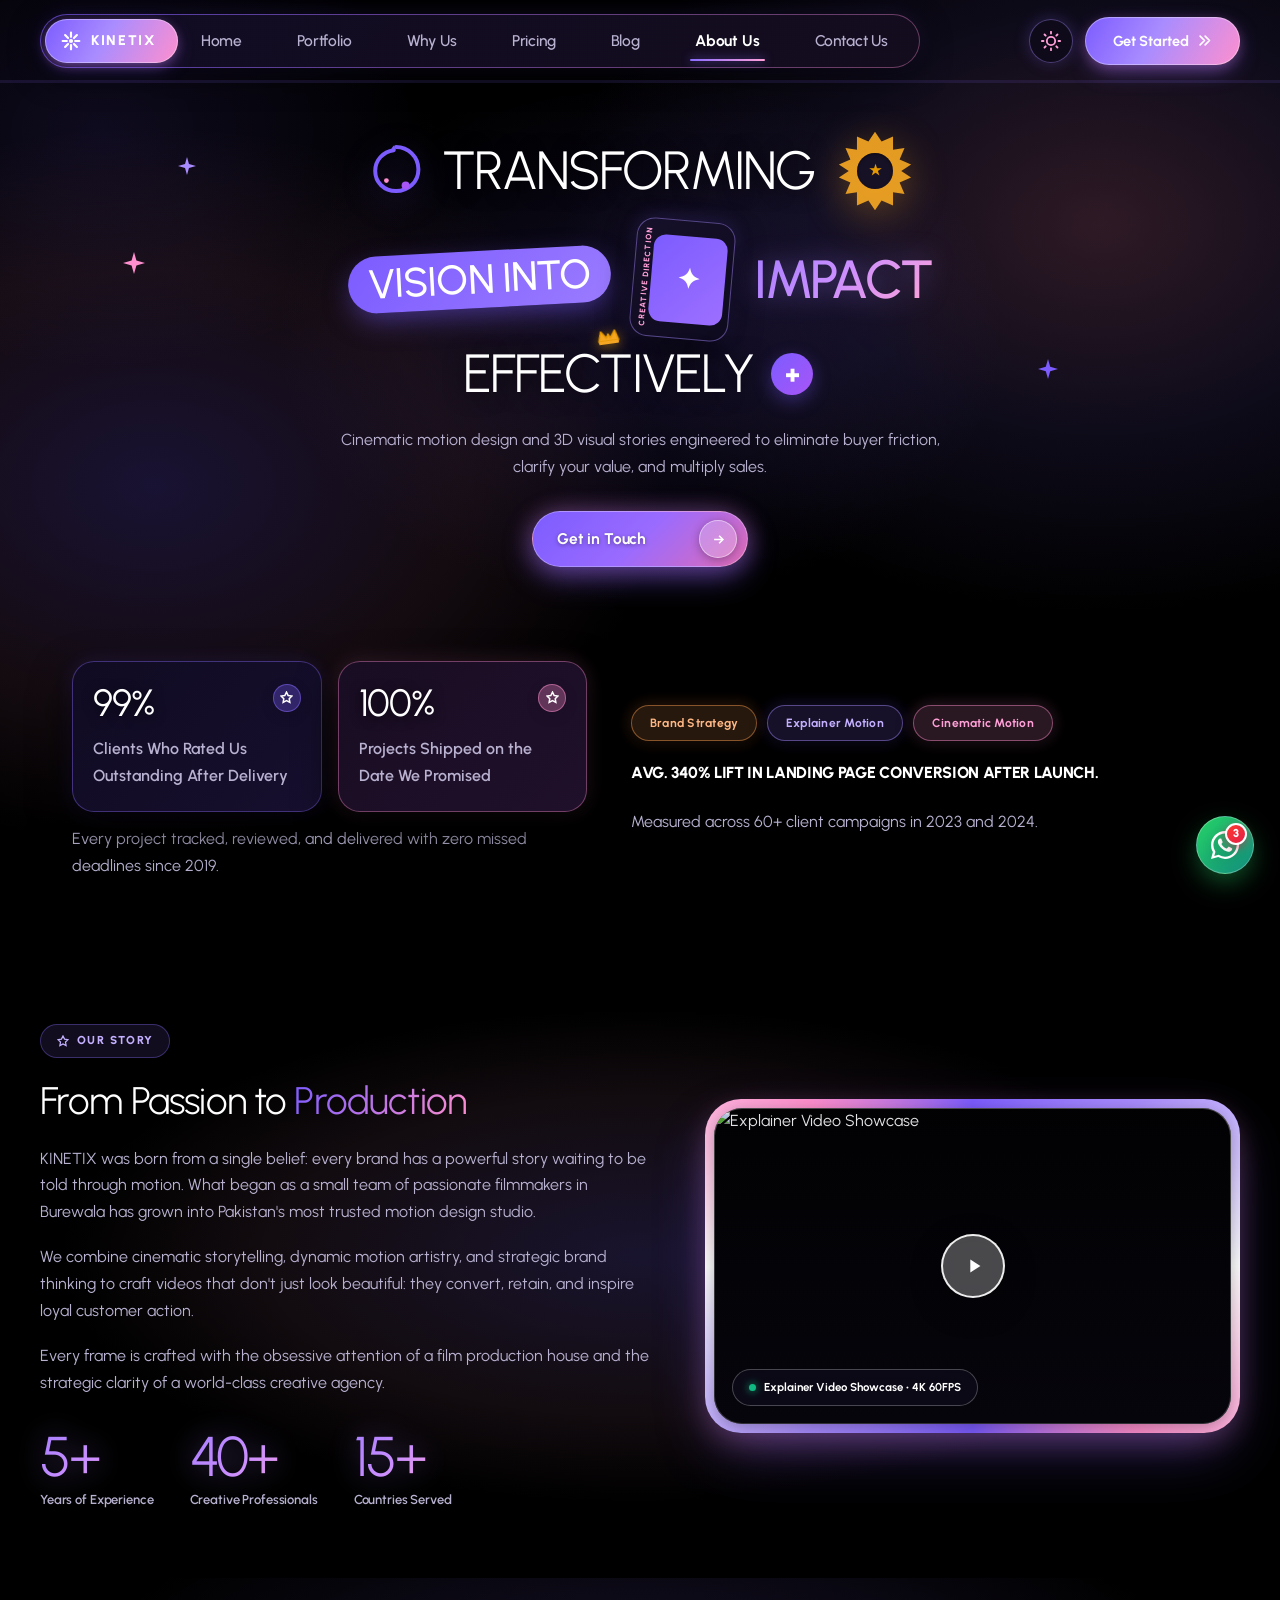
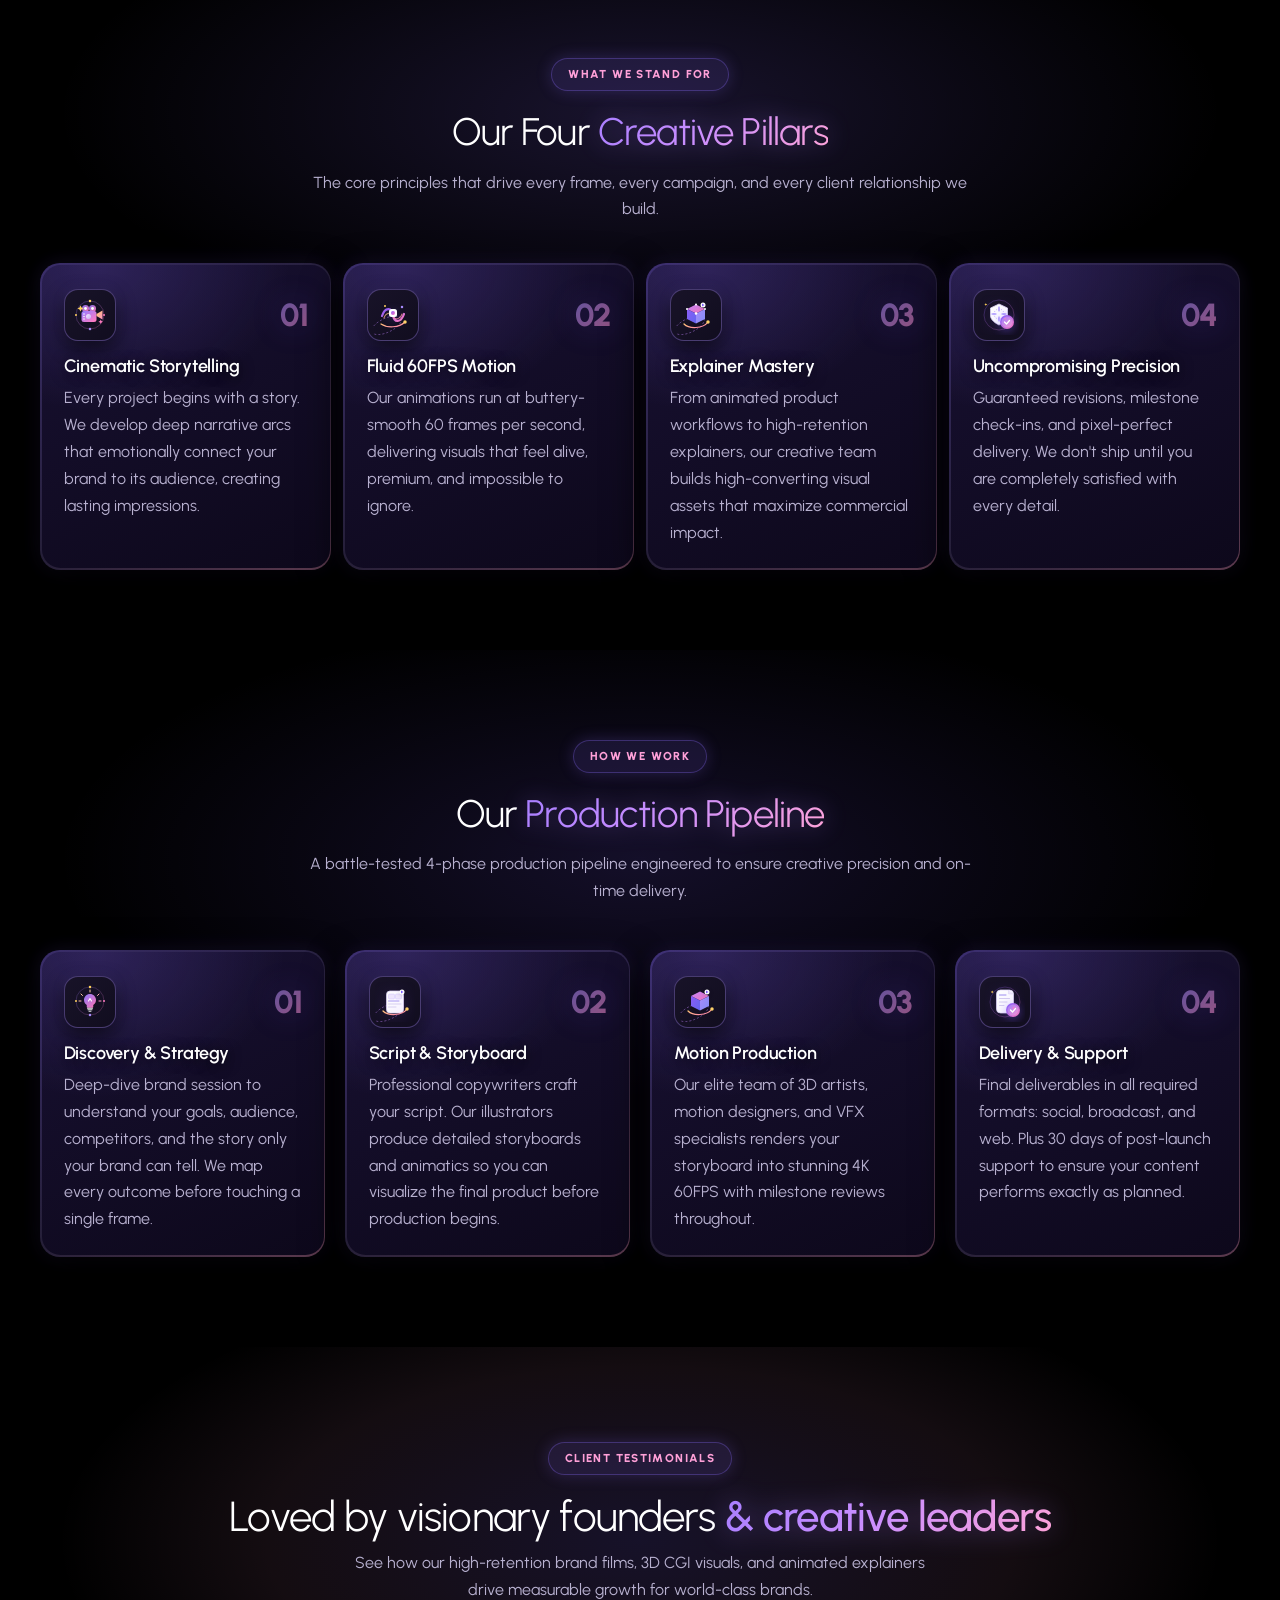
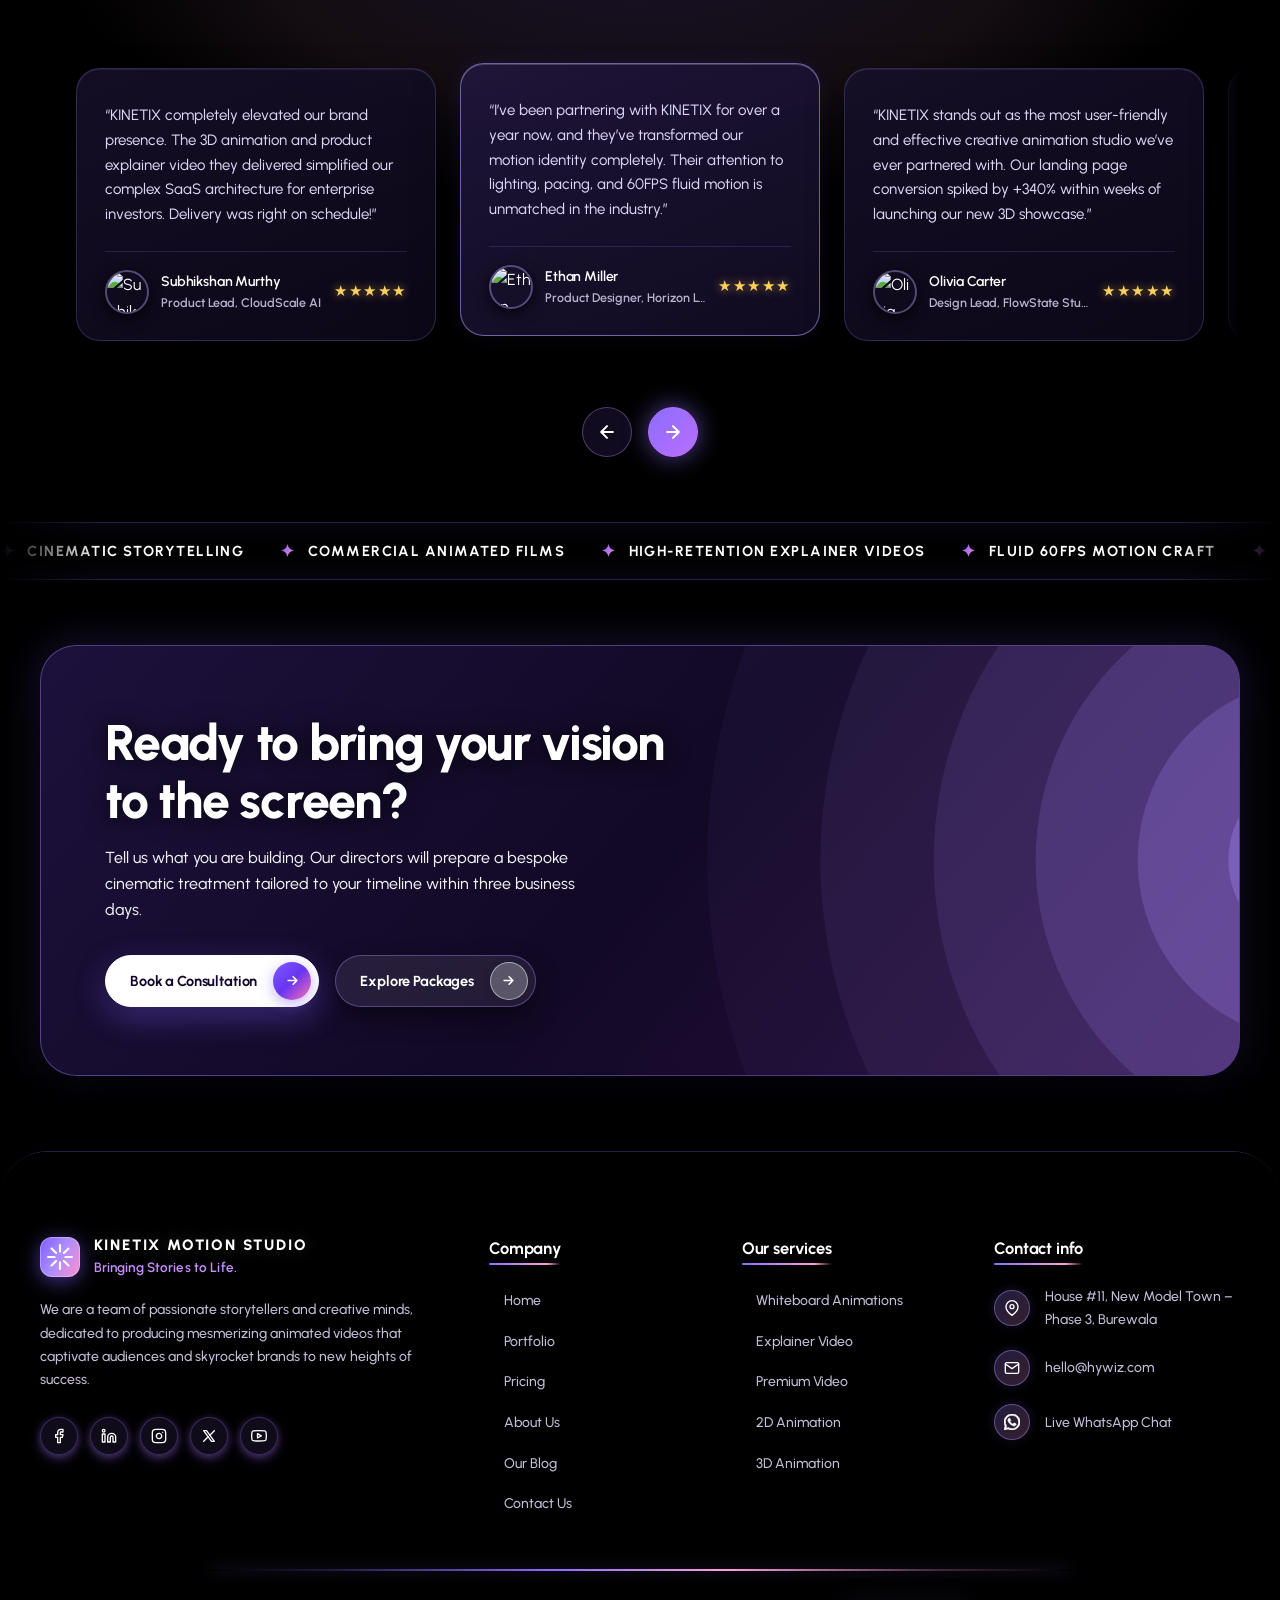
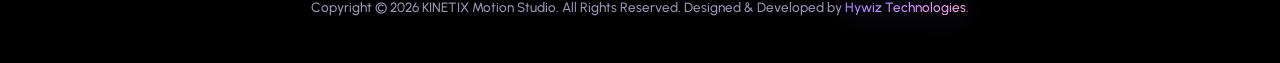
==== commit b571916c: "fix(copy): reduce 3D emphasis and rebrand ez8UKLwe2qw to Product Explainer across pillars and banner" ====
--- a/about.html
+++ b/about.html
@@ -187,7 +187,7 @@
             <span class="dock-tag-pill tag-orange">Brand Strategy</span>
           </div>
           <div class="dock-pill-drop-item">
-            <span class="dock-tag-pill tag-coral">3D &amp; VFX</span>
+            <span class="dock-tag-pill tag-coral">Explainer Motion</span>
           </div>
           <div class="dock-pill-drop-item">
             <span class="dock-tag-pill tag-yellow">Cinematic Motion</span>
@@ -211,7 +211,7 @@
         </div>
         <h2 class="manifesto-title">From Passion to <span style="background:linear-gradient(120deg,#7c5cff,#ff8fce);-webkit-background-clip:text;background-clip:text;color:transparent;">Production</span></h2>
         <p class="manifesto-body">KINETIX was born from a single belief: every brand has a powerful story waiting to be told through motion. What began as a small team of passionate filmmakers in Burewala has grown into Pakistan's most trusted motion design studio.</p>
-        <p class="manifesto-body">We combine cinematic storytelling, precision 3D/CGI artistry, and strategic brand thinking to craft videos that don't just look beautiful: they convert, retain, and inspire loyal customer action.</p>
+        <p class="manifesto-body">We combine cinematic storytelling, dynamic motion artistry, and strategic brand thinking to craft videos that don't just look beautiful: they convert, retain, and inspire loyal customer action.</p>
         <p class="manifesto-body">Every frame is crafted with the obsessive attention of a film production house and the strategic clarity of a world-class creative agency.</p>
         <div class="manifesto-stats-row">
           <div class="manifesto-stat-col">
@@ -233,19 +233,19 @@
           <img
             src="https://i.ytimg.com/vi/ez8UKLwe2qw/maxresdefault.jpg"
             onerror="if(!this.dataset.retried){this.dataset.retried=1;this.src='https://i.ytimg.com/vi/ez8UKLwe2qw/mqdefault.jpg';}"
-            alt="3D CGI &amp; VFX Showcase"
+            alt="Explainer Video Showcase"
             class="manifesto-video-preview"
             id="manifestoVideoImg"
             loading="lazy"
           />
           <div class="manifesto-video-overlay" id="manifestoVideoOverlay"></div>
-          <div class="manifesto-video-play-btn" id="manifestoPlayOverlay" aria-label="Play 3D CGI Showcase">
+          <div class="manifesto-video-play-btn" id="manifestoPlayOverlay" aria-label="Play Explainer Video Showcase">
             <div class="manifesto-play-pulse"></div>
             <svg viewBox="0 0 24 24"><polygon points="8 5 19 12 8 19 8 5"/></svg>
           </div>
           <div class="manifesto-floating-badge">
             <span class="mfb-dot"></span>
-            <span>3D CGI &amp; VFX Showcase &mdash; 4K 60FPS</span>
+            <span>Explainer Video Showcase &bull; 4K 60FPS</span>
           </div>
           <div id="manifestoIframeSlot" style="display:none;position:absolute;inset:0;width:100%;height:100%;z-index:10;background:#000;"></div>
         </div>
@@ -357,7 +357,7 @@
         </div>
       </div>
 
-      <!-- Pillar Card 03: 3D & CGI Mastery -->
+      <!-- Pillar Card 03: Explainer Mastery -->
       <div class="service-card pillar-card">
         <div class="pillar-card-inner">
           <div class="service-card-top">
@@ -401,8 +401,8 @@
             </div>
             <span class="step-number">03</span>
           </div>
-          <h3 class="service-card-title">3D &amp; CGI Mastery</h3>
-          <p>From photorealistic product renders to full CGI environments, our 3D team builds high-converting visual assets that maximize commercial impact.</p>
+          <h3 class="service-card-title">Explainer Mastery</h3>
+          <p>From animated product workflows to high-retention explainers, our creative team builds high-converting visual assets that maximize commercial impact.</p>
           <div class="service-card-accent-bar"></div>
         </div>
       </div>
@@ -776,19 +776,19 @@
       <div class="about-ticker-track">
         <div class="about-ticker-content">
           <span class="ticker-item"><span class="ticker-spark">&#10022;</span> Cinematic Storytelling</span>
-          <span class="ticker-item"><span class="ticker-spark">&#10022;</span> 3D CGI &amp; VFX Spectacles</span>
+          <span class="ticker-item"><span class="ticker-spark">&#10022;</span> Commercial Animated Films</span>
           <span class="ticker-item"><span class="ticker-spark">&#10022;</span> High-Retention Explainer Videos</span>
           <span class="ticker-item"><span class="ticker-spark">&#10022;</span> Fluid 60FPS Motion Craft</span>
-          <span class="ticker-item"><span class="ticker-spark">&#10022;</span> Photorealistic Product Renders</span>
+          <span class="ticker-item"><span class="ticker-spark">&#10022;</span> Strategic Motion Graphics</span>
           <span class="ticker-item"><span class="ticker-spark">&#10022;</span> Hollywood Grade Color &amp; SFX</span>
           <span class="ticker-item"><span class="ticker-spark">&#10022;</span> Bespoke Brand Commercials</span>
         </div>
         <div class="about-ticker-content" aria-hidden="true">
           <span class="ticker-item"><span class="ticker-spark">&#10022;</span> Cinematic Storytelling</span>
-          <span class="ticker-item"><span class="ticker-spark">&#10022;</span> 3D CGI &amp; VFX Spectacles</span>
+          <span class="ticker-item"><span class="ticker-spark">&#10022;</span> Commercial Animated Films</span>
           <span class="ticker-item"><span class="ticker-spark">&#10022;</span> High-Retention Explainer Videos</span>
           <span class="ticker-item"><span class="ticker-spark">&#10022;</span> Fluid 60FPS Motion Craft</span>
-          <span class="ticker-item"><span class="ticker-spark">&#10022;</span> Photorealistic Product Renders</span>
+          <span class="ticker-item"><span class="ticker-spark">&#10022;</span> Strategic Motion Graphics</span>
           <span class="ticker-item"><span class="ticker-spark">&#10022;</span> Hollywood Grade Color &amp; SFX</span>
           <span class="ticker-item"><span class="ticker-spark">&#10022;</span> Bespoke Brand Commercials</span>
         </div>
--- a/css/style.css
+++ b/css/style.css
@@ -54,6 +54,7 @@
 .testimonials-title,
 .testi-head h2,
 .blog-title,
+.manifesto-heading,
 .manifesto-title,
 .about-section-title,
 .about-pillars-title,
@@ -61,7 +62,7 @@
 .values-title,
 .cta-box h2 {
   font-family: var(--font) !important;
-  font-size: clamp(30px, 2.4vw, 38px) !important;
+  font-size: clamp(38px, 3.0vw, 46px) !important;
   font-weight: 350 !important;
   line-height: 1.22 !important;
   letter-spacing: -0.02em !important;
@@ -78,7 +79,6 @@
 .service-card h3,
 .service-card-title,
 .card-slide-title,
-.pricing-card-title,
 .blog-card-title,
 .footer-heading,
 .reel-modal-title,
@@ -697,7 +697,8 @@
   margin-top: 0;
 }
 .hero-copy .trust-row {
-  margin-top: 36px;
+  margin-top: 48px;
+  margin-bottom: 0;
   padding-top: 0;
 }
 
@@ -877,10 +878,11 @@
 
 /* TRUST ROW & AVATAR STACK */
 .trust-row {
-  margin-top: 36px;
-  display: flex;
-  align-items: center;
-  gap: 12px;
+  margin-top: 48px;
+  margin-bottom: 0;
+  display: flex;
+  align-items: center;
+  gap: 14px;
 }
 .av-stack {
   display: flex;
@@ -889,8 +891,8 @@
 .av-stack .av-img,
 .av-stack img,
 .av-stack span {
-  width: 36px;
-  height: 36px;
+  width: 38px;
+  height: 38px;
   border-radius: 50%;
   border: 2.5px solid #ffffff;
   margin-left: -10px;
@@ -909,9 +911,10 @@
 .av-2 { background: linear-gradient(135deg, #ff8fce, #d15fb0); }
 .av-3 { background: linear-gradient(135deg, #7fe7c4, #35a888); }
 .trust-text {
-  font-size: 13.5px;
+  font-size: 15.5px;
   color: var(--ink-1);
-  line-height: 1.4;
+  line-height: 1.45;
+  letter-spacing: -0.01em;
 }
 .trust-text b {
   color: var(--ink-0);
@@ -1336,7 +1339,8 @@
     margin-left: 8px !important;
   }
   .trust-row {
-    margin-top: 18px !important;
+    margin-top: 36px !important;
+    margin-bottom: 0 !important;
   }
   .hero-metrics-card {
     padding: 10px 12px !important;
@@ -1540,7 +1544,7 @@
   grid-column: 1 / -1;
   width: 100%;
   box-sizing: border-box;
-  margin: 28px 0 0 0;
+  margin: 16px 0 0 0;
   position: relative;
   display: flex;
   align-items: center;
@@ -1601,7 +1605,7 @@
 }
 .anim-solutions-title {
   font-family: var(--font)!important;
-  font-size: clamp(26px, 3.2vw, 40px);
+  font-size: clamp(38px, 3.0vw, 46px);
   font-weight: 300!important;
   letter-spacing: -.02em;
   line-height: 1.25;
@@ -1626,7 +1630,7 @@
   display: grid;
   grid-template-columns: repeat(3, 1fr);
   gap: 16px;
-  align-items: start;
+  align-items: stretch;
 }
 .anim-solution-card {
   position: relative;
@@ -1637,6 +1641,8 @@
   padding: 32px 24px 26px;
   display: flex;
   flex-direction: column;
+  height: 100%;
+  box-sizing: border-box;
   transition: transform 0.4s cubic-bezier(0.34, 1.56, 0.64, 1), box-shadow 0.4s ease, border-color 0.4s ease;
   overflow: hidden;
 }
@@ -1745,6 +1751,10 @@
   line-height: 1.68;
   margin-bottom: 22px;
   flex-grow: 1;
+  display: -webkit-box;
+  -webkit-line-clamp: 5;
+  -webkit-box-orient: vertical;
+  overflow: hidden;
 }
 .anim-card-features {
   display: flex;
@@ -1949,10 +1959,70 @@
 .work-grid{display:grid!important;grid-template-columns:repeat(3,1fr)!important;gap:30px 24px!important;position:relative;padding:16px 0 20px 0!important;margin-bottom:12px;overflow:visible!important;cursor:default!important;}
 .work-grid::-webkit-scrollbar{display:none!important;}
 
-.work-card{position:relative;width:100%!important;min-width:0!important;flex:none!important;aspect-ratio:1/0.72;margin-bottom:0;border-radius:28px;overflow:hidden;background:#ffffff;box-shadow:0 10px 30px -10px rgba(100,70,180,.14);transition:transform .4s cubic-bezier(.34,1.56,.64,1),box-shadow .4s;cursor:pointer;user-select:none;}
-.work-card:hover{transform:translateY(-6px);box-shadow:0 22px 50px -12px rgba(90,60,180,.26);}
-.card-art{position:absolute;inset:0;width:100%;height:100%;object-fit:cover;transition:transform .6s cubic-bezier(.25,1,.5,1);pointer-events:none;}
-.work-card:hover .card-art{transform:scale(1.05);}
+.work-card{
+  position: relative;
+  width: 100% !important;
+  min-width: 0 !important;
+  flex: none !important;
+  aspect-ratio: 1/0.72;
+  margin-bottom: 0;
+  border-radius: 28px;
+  overflow: hidden;
+  background: #0e0a1e;
+  padding: 7px;
+  box-sizing: border-box;
+  box-shadow: 0 16px 42px -8px rgba(124, 92, 255, 0.28),
+              0 8px 22px -4px rgba(255, 143, 206, 0.18);
+  transition: transform .4s cubic-bezier(.34,1.56,.64,1), box-shadow .4s;
+  cursor: pointer;
+  user-select: none;
+}
+
+/* Rotating gradient border beam — hero style */
+.work-card::before {
+  content: '';
+  position: absolute;
+  top: -50%;
+  left: -50%;
+  width: 200%;
+  height: 200%;
+  background: conic-gradient(
+    from 0deg,
+    #7c5cff 0deg,
+    #a98cff 45deg,
+    #ffffff 90deg,
+    #ff8fce 135deg,
+    #7c5cff 180deg,
+    #a98cff 225deg,
+    #ffffff 270deg,
+    #ff8fce 315deg,
+    #7c5cff 360deg
+  );
+  animation: heroBorderShine 6s linear infinite;
+  z-index: 0;
+  pointer-events: none;
+}
+
+.work-card:hover {
+  transform: translateY(-6px);
+  box-shadow: 0 24px 55px -10px rgba(124, 92, 255, 0.45),
+              0 10px 30px -4px rgba(255, 143, 206, 0.32);
+}
+.work-card:hover::before {
+  animation-duration: 3.5s;
+}
+
+.card-art {
+  position: absolute;
+  inset: 0;
+  width: 100%;
+  height: 100%;
+  object-fit: cover;
+  transition: transform .6s cubic-bezier(.25,1,.5,1);
+  pointer-events: none;
+  z-index: 1;
+}
+.work-card:hover .card-art { transform: scale(1.06); }
 
 /* 3-DOTS BUTTON */
 .card-dots{display:none!important;}
@@ -2432,14 +2502,15 @@
   flex-shrink: 0;
 }
 
-.pricing-card-title {
+.pricing-card-title,
+.pricing-card h3.pricing-card-title {
   font-family: var(--font) !important;
-  font-size: 21px;
+  font-size: clamp(21px, 1.7vw, 24px) !important;
   font-weight: 750 !important;
-  letter-spacing: -0.02em;
-  color: #140e26;
-  margin: 0;
-  line-height: 1.25;
+  letter-spacing: -0.025em !important;
+  color: #0e0a1f !important;
+  margin: 0 !important;
+  line-height: 1.24 !important;
 }
 
 .pricing-popular-badge {
@@ -2743,7 +2814,7 @@
 }
 .why-us-main-title {
   font-family: var(--font) !important;
-  font-size: clamp(26px, 3.2vw, 40px);
+  font-size: clamp(38px, 3.0vw, 46px);
   font-weight: 300 !important;
   letter-spacing: -0.02em;
   line-height: 1.25;
@@ -3748,20 +3819,56 @@
   overflow: hidden;
   background: #0e0a1e;
   cursor: pointer;
-  border: 1.5px solid rgba(124, 92, 255, 0.2);
-  box-shadow: 0 12px 32px -8px rgba(30, 15, 60, 0.15);
-  transition: transform 0.35s cubic-bezier(0.16, 1, 0.3, 1), box-shadow 0.35s ease, border-color 0.3s ease;
-}
+  /* Remove static border — replaced by animated beam */
+  border: none;
+  padding: 7px;
+  box-sizing: border-box;
+  box-shadow: 0 16px 42px -8px rgba(124, 92, 255, 0.32),
+              0 8px 22px -4px rgba(255, 143, 206, 0.22);
+  transition: transform 0.35s cubic-bezier(0.16, 1, 0.3, 1), box-shadow 0.35s ease;
+}
+
+/* Rotating gradient border beam — same as hero */
+.about-video-frame::before {
+  content: '';
+  position: absolute;
+  top: -50%;
+  left: -50%;
+  width: 200%;
+  height: 200%;
+  background: conic-gradient(
+    from 0deg,
+    #7c5cff 0deg,
+    #a98cff 45deg,
+    #ffffff 90deg,
+    #ff8fce 135deg,
+    #7c5cff 180deg,
+    #a98cff 225deg,
+    #ffffff 270deg,
+    #ff8fce 315deg,
+    #7c5cff 360deg
+  );
+  animation: heroBorderShine 6s linear infinite;
+  z-index: 0;
+  pointer-events: none;
+}
+
 .about-video-frame:hover {
   transform: translateY(-5px);
-  border-color: rgba(124, 92, 255, 0.55);
-  box-shadow: 0 20px 42px -10px rgba(124, 92, 255, 0.3);
+  box-shadow: 0 24px 55px -10px rgba(124, 92, 255, 0.48),
+              0 10px 30px -4px rgba(255, 143, 206, 0.35);
+}
+.about-video-frame:hover::before {
+  animation-duration: 3.5s;
 }
 .video-frame-thumb {
   width: 100%;
   height: 100%;
   object-fit: cover;
   display: block;
+  position: relative;
+  z-index: 1;
+  border-radius: 17px;
   transition: transform 0.6s cubic-bezier(0.2, 0.8, 0.2, 1);
 }
 .about-video-frame:hover .video-frame-thumb {
@@ -3769,9 +3876,11 @@
 }
 .video-frame-overlay {
   position: absolute;
-  inset: 0;
+  inset: 7px;
+  border-radius: 17px;
   background: linear-gradient(180deg, rgba(14, 10, 28, 0.08) 0%, rgba(14, 10, 28, 0.38) 60%, rgba(14, 10, 28, 0.78) 100%);
   transition: opacity 0.3s ease;
+  z-index: 2;
 }
 .about-video-frame:hover .video-frame-overlay {
   opacity: 0.9;
@@ -4859,9 +4968,25 @@
 .filter-tab.active{background:linear-gradient(135deg,#7c12ff 0%,#a855f7 100%);color:#ffffff;border-color:transparent;box-shadow:0 6px 18px -4px rgba(124,18,255,0.45);}
 
 /* WORK CARDS VIDEO ENHANCEMENTS */
-.card-thumb-wrap{position:absolute;inset:0;width:100%;height:100%;overflow:hidden;}
-.card-art-overlay{position:absolute;inset:0;background:transparent;pointer-events:none;transition:opacity .35s ease,background .35s ease;}
-.work-card:hover .card-art-overlay{background:rgba(124,92,255,0.06);}
+.card-thumb-wrap {
+  position: absolute;
+  inset: 7px;
+  border-radius: 21px;
+  overflow: hidden;
+  z-index: 1;
+  background: #0e0a1e;
+  box-shadow: 0 0 0 1px rgba(255, 255, 255, 0.2) inset, 0 4px 14px rgba(0, 0, 0, 0.25);
+  -webkit-mask-image: -webkit-radial-gradient(white, black);
+}
+.card-art-overlay {
+  position: absolute;
+  inset: 0;
+  background: transparent;
+  pointer-events: none;
+  transition: opacity .35s ease, background .35s ease;
+  z-index: 2;
+}
+.work-card:hover .card-art-overlay { background: rgba(124, 92, 255, 0.06); }
 .card-cat-badge{position:absolute;z-index:10;font-family:var(--font)!important;font-size:10px;font-weight:800;letter-spacing:0.06em;text-transform:uppercase;color:#ffffff!important;background:rgba(12,9,24,0.92);backdrop-filter:blur(8px);-webkit-backdrop-filter:blur(8px);border:1px solid rgba(255,255,255,0.25);box-shadow:0 3px 10px rgba(0,0,0,0.3);padding:4px 10px;border-radius:100px;top:12px;left:12px;}
 .cat-top-left{top:12px;left:12px;bottom:auto;right:auto;}
 .cat-top-right{top:12px;right:12px;bottom:auto;left:auto;}
@@ -5339,9 +5464,8 @@
 
 .portfolio-section {
   background: 
-    radial-gradient(ellipse 95% 55% at 50% 100%, rgba(124, 92, 255, 0.16) 0%, rgba(255, 143, 206, 0.11) 45%, transparent 75%),
-    radial-gradient(ellipse 70% 50% at 50% 15%, rgba(124, 92, 255, 0.06) 0%, transparent 70%),
-    linear-gradient(180deg, #f5f3fb 0%, #f7f4fd 50%, #eee6fd 100%);
+    radial-gradient(ellipse 70% 45% at 50% 50%, rgba(124, 92, 255, 0.035) 0%, transparent 70%),
+    linear-gradient(180deg, #fbfaff 0%, #f7f6fc 100%);
 }
 
 .manifesto-section {
@@ -5690,18 +5814,27 @@
   /* Hero Layout */
   .hero {
     min-height: auto !important;
-    padding-top: calc(76px + 20px) !important;
-    padding-bottom: 52px !important;
+    padding-top: calc(76px + 32px) !important;
+    padding-bottom: 38px !important;
     padding-left: 24px !important;
     padding-right: 24px !important;
-    column-gap: 24px !important;
+    column-gap: 32px !important;
     row-gap: 24px !important;
-    grid-template-columns: minmax(0, 1fr) minmax(0, 1fr) !important;
+    grid-template-columns: minmax(0, 1.08fr) minmax(0, 1fr) !important;
+    align-items: center !important;
     width: 100% !important;
     max-width: 100% !important;
     box-sizing: border-box !important;
   }
-  .hero-copy,
+  .hero-copy {
+    min-width: 0 !important;
+    width: 100% !important;
+    max-width: 100% !important;
+    padding: 0 !important;
+    display: flex !important;
+    flex-direction: column !important;
+    justify-content: center !important;
+  }
   .hero-stage {
     min-width: 0 !important;
     width: 100% !important;
@@ -5763,10 +5896,10 @@
     line-height: 1.18 !important;
   }
   h2, .section-head h2, .anim-solutions-title, .why-us-main-title, .process-main-title, .about-main-title, .about-open-title, .pricing-main-title, .testimonials-title, .testi-head h2, .blog-title, .cta-band h2, .manifesto-heading, .manifesto-title, .about-section-title, .about-pillars-title, .pipeline-title, .values-title, .cta-box h2 {
-    font-size: clamp(30px, 3.2vw, 34px) !important;
+    font-size: clamp(33px, 3.4vw, 37px) !important;
     line-height: 1.22 !important;
   }
-  h3, .anim-card-title, .anim-solution-card h3, .why-card-title, .why-cta-title, .service-card h3, .service-card-title, .card-slide-title, .pricing-card-title, .blog-card-title, .reel-modal-title, .pillar-card h3, .step-card h3, .value-card h3 {
+  h3, .anim-card-title, .anim-solution-card h3, .why-card-title, .why-cta-title, .service-card h3, .service-card-title, .card-slide-title, .blog-card-title, .reel-modal-title, .pillar-card h3, .step-card h3, .value-card h3 {
     font-size: clamp(19px, 1.8vw, 21px) !important;
     line-height: 1.3 !important;
   }
@@ -5801,42 +5934,81 @@
     margin-left: 8px !important;
   }
   .trust-row {
-    margin-top: 16px !important;
-  }
+    margin-top: 36px !important;
+    margin-bottom: 0 !important;
+  }
+  /* Single-row sleek metrics dock below video (No awkward 2-row wrap) */
   .hero-metrics-card {
-    display: grid !important;
-    grid-template-columns: repeat(2, 1fr) !important;
-    gap: 10px 14px !important;
-    padding: 12px 14px !important;
-    min-height: auto !important;
+    display: flex !important;
+    align-items: center !important;
+    justify-content: space-between !important;
+    gap: 6px !important;
+    padding: 10px 14px !important;
+    min-height: 52px !important;
     width: 100% !important;
     box-sizing: border-box !important;
+    margin-top: 14px !important;
   }
   .hero-metrics-card .metric-sep {
-    display: none !important;
+    display: block !important;
+    width: 1px !important;
+    height: 22px !important;
+    background: rgba(124, 92, 255, 0.16) !important;
+    flex-shrink: 0 !important;
+    margin: 0 2px !important;
   }
   .hero-metrics-card .metric-cell {
-    width: 100% !important;
+    flex: 1 1 0 !important;
+    min-width: 0 !important;
+    width: auto !important;
     justify-content: flex-start !important;
     gap: 8px !important;
   }
   .hero-metrics-card .metric-icon {
-    width: 32px !important;
-    height: 32px !important;
-    min-width: 32px !important;
-    min-height: 32px !important;
+    width: 30px !important;
+    height: 30px !important;
+    min-width: 30px !important;
+    min-height: 30px !important;
     border-radius: 50% !important;
+    flex-shrink: 0 !important;
   }
   .hero-metrics-card .metric-icon svg {
-    width: 15px !important;
-    height: 15px !important;
+    width: 14px !important;
+    height: 14px !important;
   }
   .hero-metrics-card .metric-val {
-    font-size: 16px !important;
+    font-size: 15px !important;
+    line-height: 1.1 !important;
   }
   .hero-metrics-card .metric-lbl {
-    font-size: 11px !important;
+    font-size: 10.5px !important;
     white-space: nowrap !important;
+    line-height: 1.2 !important;
+  }
+  /* Balanced Stats Bar on 1024px Laptop */
+  .stats-bar {
+    margin-top: 24px !important;
+    height: 60px !important;
+    padding: 0 28px !important;
+  }
+  .stats-left {
+    gap: 20px !important;
+  }
+  .stat-num {
+    font-size: 20px !important;
+  }
+  .stat-lbl {
+    font-size: 10px !important;
+  }
+  .stats-badge {
+    width: 68px !important;
+    height: 68px !important;
+  }
+  .stats-right {
+    font-size: 12px !important;
+    max-width: 320px !important;
+    white-space: normal !important;
+    line-height: 1.3 !important;
   }
 
   /* Core Capabilities (Animation Solutions) */
@@ -6003,32 +6175,37 @@
   }
 
   /* Hero: 1-Column Balanced Flow */
+  .hero-section {
+    scroll-margin-top: 90px !important;
+  }
   .hero {
     grid-template-columns: 1fr !important;
     gap: 28px !important;
-    padding: calc(76px + 20px) 20px 32px !important;
+    padding: calc(76px + 36px) 24px 36px !important;
     min-height: auto !important;
   }
   .hero-copy {
     padding: 0 !important;
     width: 100% !important;
-    max-width: 100% !important;
+    max-width: 720px !important;
+    margin: 0 auto !important;
+    text-align: left !important;
   }
   h1.hero-title br {
     display: none !important;
   }
   /* Typographic Hierarchy (H1 > H2 > H3 > H4) */
   h1, .hero-title, h1.hero-title, .about-hero-title {
-    font-size: clamp(40px, 5.0vw, 46px) !important;
+    font-size: clamp(38px, 4.8vw, 46px) !important;
     line-height: 1.22 !important;
     text-wrap: balance !important;
     max-width: 100% !important;
   }
   h2, .section-head h2, .anim-solutions-title, .why-us-main-title, .process-main-title, .about-main-title, .about-open-title, .pricing-main-title, .testimonials-title, .testi-head h2, .blog-title, .cta-band h2, .manifesto-heading, .manifesto-title, .about-section-title, .about-pillars-title, .pipeline-title, .values-title, .cta-box h2 {
-    font-size: clamp(30px, 3.8vw, 34px) !important;
+    font-size: clamp(31px, 3.8vw, 35px) !important;
     line-height: 1.25 !important;
   }
-  h3, .anim-card-title, .anim-solution-card h3, .why-card-title, .why-cta-title, .service-card h3, .service-card-title, .card-slide-title, .pricing-card-title, .blog-card-title, .reel-modal-title, .pillar-card h3, .step-card h3, .value-card h3 {
+  h3, .anim-card-title, .anim-solution-card h3, .why-card-title, .why-cta-title, .service-card h3, .service-card-title, .card-slide-title, .blog-card-title, .reel-modal-title, .pillar-card h3, .step-card h3, .value-card h3 {
     font-size: clamp(19px, 2.4vw, 21px) !important;
     line-height: 1.3 !important;
   }
@@ -6048,20 +6225,55 @@
   }
   .hero-stage {
     width: 100% !important;
-    max-width: 100% !important;
-    margin: 0 !important;
+    max-width: 720px !important;
+    margin: 0 auto !important;
   }
   .hero-video-card {
     min-height: auto !important;
     aspect-ratio: 16 / 9 !important;
     width: 100% !important;
     max-width: 100% !important;
-    margin: 0 !important;
+    margin: 0 auto !important;
   }
   .hero-metrics-card {
     width: 100% !important;
     max-width: 100% !important;
-    margin: 16px 0 0 0 !important;
+    margin: 16px auto 0 auto !important;
+  }
+  /* Stats Bar: Balanced Flow on Tablet Landscape (960px - 769px) */
+  .stats-bar {
+    height: auto !important;
+    padding: 18px 24px !important;
+    flex-direction: row !important;
+    flex-wrap: wrap !important;
+    justify-content: space-between !important;
+    align-items: center !important;
+    gap: 14px !important;
+    border-radius: 24px !important;
+    margin-top: 24px !important;
+    max-width: 720px !important;
+    margin-left: auto !important;
+    margin-right: auto !important;
+    box-sizing: border-box !important;
+  }
+  .stats-left {
+    gap: 20px !important;
+  }
+  .stats-badge-anchor {
+    position: static !important;
+    transform: none !important;
+    order: 2;
+  }
+  .stats-badge {
+    width: 64px !important;
+    height: 64px !important;
+  }
+  .stats-right {
+    width: 100% !important;
+    white-space: normal !important;
+    text-align: center !important;
+    font-size: 13px !important;
+    order: 3;
   }
 
   /* Core Capabilities: 1-Column Clean Cards aligned to section */
@@ -6200,7 +6412,7 @@
     font-size: clamp(28px, 4.2vw, 32px) !important;
     line-height: 1.25 !important;
   }
-  h3, .anim-card-title, .anim-solution-card h3, .why-card-title, .why-cta-title, .service-card h3, .service-card-title, .card-slide-title, .pricing-card-title, .blog-card-title, .reel-modal-title, .pillar-card h3, .step-card h3, .value-card h3 {
+  h3, .anim-card-title, .anim-solution-card h3, .why-card-title, .why-cta-title, .service-card h3, .service-card-title, .card-slide-title, .blog-card-title, .reel-modal-title, .pillar-card h3, .step-card h3, .value-card h3 {
     font-size: clamp(18px, 2.6vw, 20px) !important;
     line-height: 1.32 !important;
   }
@@ -6240,29 +6452,9 @@
     margin-bottom: 28px !important;
   }
 
-  /* Stats Bar - Reflow to column & eliminate text blow-out */
+  /* Stats Bar - Hidden on mobile as requested */
   .stats-bar {
-    height: auto !important;
-    padding: 22px 20px !important;
-    flex-direction: column !important;
-    gap: 16px !important;
-    border-radius: 24px !important;
-    text-align: center !important;
-  }
-  .stats-left {
-    flex-wrap: wrap !important;
-    justify-content: center !important;
-    gap: 16px 24px !important;
-  }
-  .stats-badge-anchor {
-    position: static !important;
-    transform: none !important;
-    margin: 4px 0 !important;
-  }
-  .stats-right {
-    white-space: normal !important;
-    text-align: center !important;
-    max-width: 100% !important;
+    display: none !important;
   }
 
   /* Services / Process Pipeline Grid */
@@ -6276,6 +6468,127 @@
   .pricing-grid {
     grid-template-columns: 1fr !important;
     gap: 24px !important;
+  }
+
+  /* Why Us Bento Grid: Clean 1-Column Responsive Stack (Fixes 706px squished letter bug) */
+  .why-us-header {
+    flex-direction: column !important;
+    align-items: flex-start !important;
+    gap: 18px !important;
+  }
+  .why-us-pills {
+    flex-direction: row !important;
+    flex-wrap: wrap !important;
+    align-items: center !important;
+    gap: 10px !important;
+    width: 100% !important;
+  }
+  .why-pill {
+    transform: none !important;
+    margin: 0 !important;
+    white-space: normal !important;
+  }
+  .why-pill-satisfaction {
+    transform: none !important;
+    margin: 0 !important;
+  }
+  .why-bento-grid {
+    display: flex !important;
+    flex-direction: column !important;
+    gap: 18px !important;
+    width: 100% !important;
+  }
+  .why-card,
+  .why-card-tall,
+  .why-card-wide,
+  .why-card-mid,
+  .why-card-banner {
+    grid-column: auto !important;
+    grid-row: auto !important;
+    width: 100% !important;
+    max-width: 100% !important;
+    min-width: 0 !important;
+    box-sizing: border-box !important;
+    padding: 26px 22px !important;
+  }
+  .why-card-tall .why-tools-grid {
+    grid-template-columns: repeat(2, 1fr) !important;
+    gap: 10px !important;
+  }
+  .why-card-wide {
+    display: flex !important;
+    flex-direction: column !important;
+    gap: 18px !important;
+  }
+  .why-card-wide .why-phones-visual {
+    position: relative !important;
+    width: 100% !important;
+    max-width: 300px !important;
+    margin: 12px auto 0 auto !important;
+    height: 180px !important;
+    transform: scale(0.95) !important;
+    transform-origin: center center !important;
+  }
+  .banner-tag-container.why-banner-tags {
+    flex-wrap: wrap !important;
+    gap: 8px !important;
+  }
+
+  /* Core Capabilities: 1-Column */
+  .anim-solutions-grid {
+    grid-template-columns: 1fr !important;
+    gap: 16px !important;
+  }
+  .anim-solution-card {
+    width: 100% !important;
+    box-sizing: border-box !important;
+  }
+
+  /* Work Portfolio: Responsive Fluid Grid */
+  .work-grid {
+    grid-template-columns: repeat(auto-fit, minmax(260px, 1fr)) !important;
+    gap: 16px !important;
+  }
+
+  /* Testimonials: 1-Card Full Width Slide */
+  .testi-card-box {
+    flex: 0 0 100% !important;
+    width: 100% !important;
+    min-width: 100% !important;
+    max-width: 100% !important;
+    box-sizing: border-box !important;
+  }
+
+  /* Universal Form Input Auto-Zoom Prevention */
+  input[type="text"],
+  input[type="email"],
+  input[type="tel"],
+  select,
+  textarea {
+    font-size: 16px !important;
+  }
+
+  /* Universal Touch Target Safety (Min 44x44px hit-box) */
+  .nav-hamburger,
+  .theme-toggle-btn {
+    min-width: 44px !important;
+    min-height: 44px !important;
+    display: inline-flex !important;
+    align-items: center !important;
+    justify-content: center !important;
+    touch-action: manipulation !important;
+  }
+
+  /* Scroll Margin Anchor Clearance */
+  .hero-section,
+  #top,
+  #work,
+  #why-us,
+  #capabilities,
+  #pricing,
+  #blog,
+  #contact {
+    scroll-margin-top: 90px !important;
   }
 
   /* About Agency Sculpted Grid */
@@ -6317,7 +6630,7 @@
     font-size: clamp(25px, 6.4vw, 29px) !important;
     line-height: 1.22 !important;
   }
-  h3, .anim-card-title, .anim-solution-card h3, .why-card-title, .why-cta-title, .service-card h3, .service-card-title, .card-slide-title, .pricing-card-title, .blog-card-title, .reel-modal-title, .pillar-card h3, .step-card h3, .value-card h3 {
+  h3, .anim-card-title, .anim-solution-card h3, .why-card-title, .why-cta-title, .service-card h3, .service-card-title, .card-slide-title, .blog-card-title, .reel-modal-title, .pillar-card h3, .step-card h3, .value-card h3 {
     font-size: clamp(17px, 4.2vw, 19.5px) !important;
     line-height: 1.3 !important;
   }
@@ -6380,6 +6693,11 @@
   .work-card {
     aspect-ratio: 16 / 10 !important;
     border-radius: 20px !important;
+    padding: 6px !important;
+  }
+  .card-thumb-wrap {
+    inset: 6px !important;
+    border-radius: 14px !important;
   }
   .work-filter-bar {
     gap: 6px !important;
@@ -6498,6 +6816,9 @@
   .pricing-card {
     padding: 24px 16px !important;
     border-radius: 20px !important;
+  }
+  .pricing-card-title {
+    font-size: 20px !important;
   }
   .pricing-card-video {
     width: calc(100% + 32px) !important;
@@ -6674,7 +6995,7 @@
     font-size: clamp(22px, 6.2vw, 24px) !important;
     line-height: 1.22 !important;
   }
-  h3, .anim-card-title, .anim-solution-card h3, .why-card-title, .why-cta-title, .service-card h3, .service-card-title, .card-slide-title, .pricing-card-title, .blog-card-title, .reel-modal-title, .pillar-card h3, .step-card h3, .value-card h3 {
+  h3, .anim-card-title, .anim-solution-card h3, .why-card-title, .why-cta-title, .service-card h3, .service-card-title, .card-slide-title, .blog-card-title, .reel-modal-title, .pillar-card h3, .step-card h3, .value-card h3 {
     font-size: clamp(16px, 4.4vw, 17.5px) !important;
     line-height: 1.3 !important;
   }
@@ -6718,6 +7039,11 @@
   .work-card {
     border-radius: 16px !important;
     aspect-ratio: 16 / 10 !important;
+    padding: 5px !important;
+  }
+  .card-thumb-wrap {
+    inset: 5px !important;
+    border-radius: 11px !important;
   }
   .filter-tab {
     font-size: 11px !important;
@@ -6852,7 +7178,7 @@
     font-size: clamp(18.5px, 6.2vw, 20px) !important;
     line-height: 1.22 !important;
   }
-  h3, .anim-card-title, .anim-solution-card h3, .why-card-title, .why-cta-title, .service-card h3, .service-card-title, .card-slide-title, .pricing-card-title, .blog-card-title, .reel-modal-title, .pillar-card h3, .step-card h3, .value-card h3 {
+  h3, .anim-card-title, .anim-solution-card h3, .why-card-title, .why-cta-title, .service-card h3, .service-card-title, .card-slide-title, .blog-card-title, .reel-modal-title, .pillar-card h3, .step-card h3, .value-card h3 {
     font-size: clamp(14px, 4.6vw, 15.5px) !important;
     line-height: 1.3 !important;
   }
@@ -6941,6 +7267,11 @@
   .work-card {
     border-radius: 12px !important;
     aspect-ratio: 16 / 11 !important;
+    padding: 4px !important;
+  }
+  .card-thumb-wrap {
+    inset: 4px !important;
+    border-radius: 8px !important;
   }
   .work-filter-bar {
     gap: 4px !important;
--- a/css/dark-theme.css
+++ b/css/dark-theme.css
@@ -1541,44 +1541,57 @@
   text-shadow: 0 0 14px rgba(255, 160, 216, 0.7) !important;
 }
 
-/* 12. CTA BAND (JET BLACK WITH RADIANT NEON ILLUMINATION) */
+/* 12. CTA BAND (RICH OBSIDIAN VIOLET WITH RADIANT WAVES) */
 [data-theme="dark"] .cta-band {
-  background: transparent !important;
-  border: 1.5px solid rgba(169, 140, 255, 0.45) !important;
-  box-shadow: 0 30px 80px rgba(0, 0, 0, 0.95), 0 0 45px rgba(124, 92, 255, 0.28), 0 0 0 1px rgba(255, 255, 255, 0.08) inset !important;
+  background: linear-gradient(130deg, #1c113b 0%, #120926 50%, #290f3f 100%) !important;
+  border: 1.5px solid rgba(169, 140, 255, 0.4) !important;
+  box-shadow: 0 30px 80px rgba(0, 0, 0, 0.95), 0 0 45px rgba(124, 92, 255, 0.25) !important;
 }
 
 [data-theme="dark"] .cta-band::before {
-  content: "";
-  position: absolute;
-  top: 0;
-  left: 50%;
-  width: 100vw;
-  height: 100%;
-  transform: translateX(-50%);
-  z-index: -1;
-  pointer-events: none;
-  background: radial-gradient(ellipse 85% 65% at 50% 40%, rgba(139, 109, 255, 0.28) 0%, rgba(255, 160, 216, 0.12) 45%, rgba(14, 10, 28, 0.95) 80%),
-    linear-gradient(135deg, #0e0a1c 0%, #150f28 50%, #0a0716 100%) !important;
-}
-
-[data-theme="dark"] .cta-band h2 {
+  display: none !important;
+}
+
+[data-theme="dark"] .cta-ripple-ring.ring-6 { fill: rgba(169, 140, 255, 0.04) !important; }
+[data-theme="dark"] .cta-ripple-ring.ring-5 { fill: rgba(169, 140, 255, 0.07) !important; }
+[data-theme="dark"] .cta-ripple-ring.ring-4 { fill: rgba(169, 140, 255, 0.11) !important; }
+[data-theme="dark"] .cta-ripple-ring.ring-3 { fill: rgba(169, 140, 255, 0.16) !important; }
+[data-theme="dark"] .cta-ripple-ring.ring-2 { fill: rgba(169, 140, 255, 0.22) !important; }
+[data-theme="dark"] .cta-ripple-ring.ring-1 { fill: rgba(169, 140, 255, 0.32) !important; }
+
+[data-theme="dark"] .cta-banner-title {
   color: #ffffff !important;
   text-shadow: 0 2px 24px rgba(0, 0, 0, 0.9);
 }
 
-[data-theme="dark"] .cta-band p {
-  color: #b8b1d0 !important;
-}
-
-[data-theme="dark"] .cta-band h2 .accent-purple {
-  color: #c4b0ff !important;
-  text-shadow: 0 0 16px rgba(196, 176, 255, 0.6) !important;
-}
-
-[data-theme="dark"] .cta-band h2 .accent-pink {
-  color: #ffa0d8 !important;
-  text-shadow: 0 0 16px rgba(255, 160, 216, 0.6) !important;
+[data-theme="dark"] .cta-banner-desc {
+  color: #c4bcd8 !important;
+}
+
+[data-theme="dark"] .cta-capsule-btn.primary-capsule {
+  background: #ffffff !important;
+  color: #12072b !important;
+  border: 1.5px solid #ffffff !important;
+  box-shadow: 0 10px 30px rgba(124, 92, 255, 0.4), 0 4px 12px rgba(0, 0, 0, 0.6) !important;
+}
+
+[data-theme="dark"] .cta-capsule-btn.primary-capsule:hover {
+  background: #ffffff !important;
+  color: #000000 !important;
+  box-shadow: 0 16px 40px rgba(124, 92, 255, 0.55), 0 0 25px rgba(255, 255, 255, 0.45) !important;
+}
+
+[data-theme="dark"] .cta-capsule-btn.secondary-capsule {
+  background: rgba(255, 255, 255, 0.08) !important;
+  color: #ffffff !important;
+  border: 1.5px solid rgba(169, 140, 255, 0.38) !important;
+  box-shadow: 0 10px 28px -6px rgba(0, 0, 0, 0.7) !important;
+}
+
+[data-theme="dark"] .cta-capsule-btn.secondary-capsule:hover {
+  background: rgba(255, 255, 255, 0.16) !important;
+  border-color: rgba(255, 143, 206, 0.7) !important;
+  box-shadow: 0 14px 34px -6px rgba(0, 0, 0, 0.8), 0 0 20px rgba(169, 140, 255, 0.25) !important;
 }
 
 /* 13. SITE FOOTER (PURE JET BLACK CANVAS) */
@@ -1847,58 +1860,36 @@
   color: #b8b1d0 !important;
 }
 
-/* Pillar Cards (Outer gradient border) */
+/* Pillar & Pipeline Cards (Outer gradient border) */
 [data-theme="dark"] .pillars-grid .pillar-card,
+[data-theme="dark"] .pipeline-steps-grid .pipeline-step-card,
 [data-theme="dark"] .service-card.pillar-card,
-[data-theme="dark"] .pillar-card {
+[data-theme="dark"] .pillar-card,
+[data-theme="dark"] .pipeline-step-card {
   background: linear-gradient(135deg, rgba(139, 109, 255, 0.42) 0%, rgba(169, 140, 255, 0.22) 50%, rgba(255, 160, 216, 0.36) 100%) !important;
   border: none !important;
   box-shadow: 0 16px 40px rgba(0, 0, 0, 0.9), 0 0 20px rgba(124, 92, 255, 0.14) !important;
 }
 
 [data-theme="dark"] .pillars-grid .pillar-card:hover,
+[data-theme="dark"] .pipeline-steps-grid .pipeline-step-card:hover,
 [data-theme="dark"] .service-card.pillar-card:hover,
-[data-theme="dark"] .pillar-card:hover {
+[data-theme="dark"] .pillar-card:hover,
+[data-theme="dark"] .pipeline-step-card:hover {
   background: linear-gradient(135deg, rgba(169, 140, 255, 0.65) 0%, rgba(255, 160, 216, 0.5) 100%) !important;
   box-shadow: 0 22px 50px rgba(0, 0, 0, 0.95), 0 0 30px rgba(139, 109, 255, 0.32) !important;
   transform: translateY(-5px);
 }
 
-/* Pillar Card Inner (Deep obsidian container - completely replaces white container) */
+/* Pillar & Pipeline Card Inner (Deep obsidian container - completely replaces white container) */
 [data-theme="dark"] .pillars-grid .pillar-card-inner,
+[data-theme="dark"] .pipeline-steps-grid .pillar-card-inner,
 [data-theme="dark"] .service-card.pillar-card .pillar-card-inner,
-[data-theme="dark"] .pillar-card-inner {
+[data-theme="dark"] .pillar-card-inner,
+[data-theme="dark"] .pipeline-step-card .pillar-card-inner {
   background: 
     radial-gradient(ellipse 110% 80% at 20% 0%, rgba(139, 109, 255, 0.2) 0%, transparent 60%),
     linear-gradient(155deg, #181132 0%, #0d081b 100%) !important;
-}
-
-/* Pipeline Step Cards */
-[data-theme="dark"] .pipeline-step-card,
-[data-theme="dark"] .service-card.pipeline-step-card {
-  background: 
-    radial-gradient(ellipse 120% 85% at 20% 0%, rgba(139, 109, 255, 0.22) 0%, transparent 60%),
-    radial-gradient(ellipse 100% 70% at 80% 100%, rgba(255, 143, 206, 0.14) 0%, transparent 60%),
-    linear-gradient(155deg, #181132 0%, #0d091a 45%, #150d2a 100%) !important;
-  border: 1.5px solid rgba(169, 140, 255, 0.42) !important;
-  box-shadow: 
-    0 24px 54px -12px rgba(0, 0, 0, 0.92),
-    0 0 32px -4px rgba(124, 92, 255, 0.26),
-    inset 0 1px 0 rgba(255, 255, 255, 0.24),
-    inset 0 0 28px rgba(139, 109, 255, 0.1) !important;
-  backdrop-filter: blur(20px) !important;
-  -webkit-backdrop-filter: blur(20px) !important;
-}
-
-[data-theme="dark"] .pipeline-step-card:hover,
-[data-theme="dark"] .service-card.pipeline-step-card:hover {
-  border-color: rgba(215, 185, 255, 0.8) !important;
-  box-shadow: 
-    0 32px 70px -14px rgba(0, 0, 0, 0.98),
-    0 0 48px rgba(139, 109, 255, 0.45),
-    0 0 22px rgba(255, 160, 216, 0.28),
-    inset 0 1px 0 rgba(255, 255, 255, 0.45) !important;
-  transform: translateY(-8px) scale(1.008) !important;
 }
 
 /* Card Icons */
@@ -2150,9 +2141,8 @@
 
 [data-theme="dark"] .portfolio-section {
   background: 
-    radial-gradient(ellipse 95% 55% at 50% 100%, rgba(139, 109, 255, 0.25) 0%, rgba(255, 160, 216, 0.13) 45%, transparent 75%),
-    radial-gradient(ellipse 65% 50% at 50% 25%, rgba(139, 109, 255, 0.16) 0%, rgba(255, 160, 216, 0.08) 45%, transparent 70%),
-    #000000 !important;
+    radial-gradient(ellipse 70% 45% at 50% 50%, rgba(139, 109, 255, 0.06) 0%, transparent 70%),
+    #05030a !important;
 }
 
 [data-theme="dark"] .manifesto-section {
@@ -2689,12 +2679,31 @@
   color: #ffffff !important;
   border-bottom-color: rgba(139, 109, 255, 0.2) !important;
 }
-[data-theme="dark"] .widget-toc a {
+[data-theme="dark"] .widget-toc a,
+[data-theme="dark"] .toc-link {
   color: #b8b1d0 !important;
 }
 [data-theme="dark"] .widget-toc a:hover,
-[data-theme="dark"] .widget-toc a.active {
-  color: #c4b0ff !important;
+[data-theme="dark"] .toc-link:hover {
+  color: #ffffff !important;
+  background: rgba(124, 92, 255, 0.22) !important;
+  border-color: rgba(169, 140, 255, 0.35) !important;
+}
+[data-theme="dark"] .widget-toc a.active,
+[data-theme="dark"] .toc-link.is-active {
+  color: #ffffff !important;
+  background: rgba(124, 92, 255, 0.25) !important;
+  border-color: rgba(188, 166, 255, 0.5) !important;
+  box-shadow: 0 0 18px rgba(124, 92, 255, 0.35) !important;
+}
+[data-theme="dark"] .toc-link.is-active .toc-bullet {
+  background: #ffa0d8 !important;
+  box-shadow: 0 0 12px rgba(255, 160, 216, 0.9) !important;
+}
+[data-theme="dark"] .toc-progress-pill {
+  color: #ffa0d8 !important;
+  background: rgba(255, 160, 216, 0.12) !important;
+  border-color: rgba(255, 160, 216, 0.3) !important;
 }
 
 /* Related Articles */
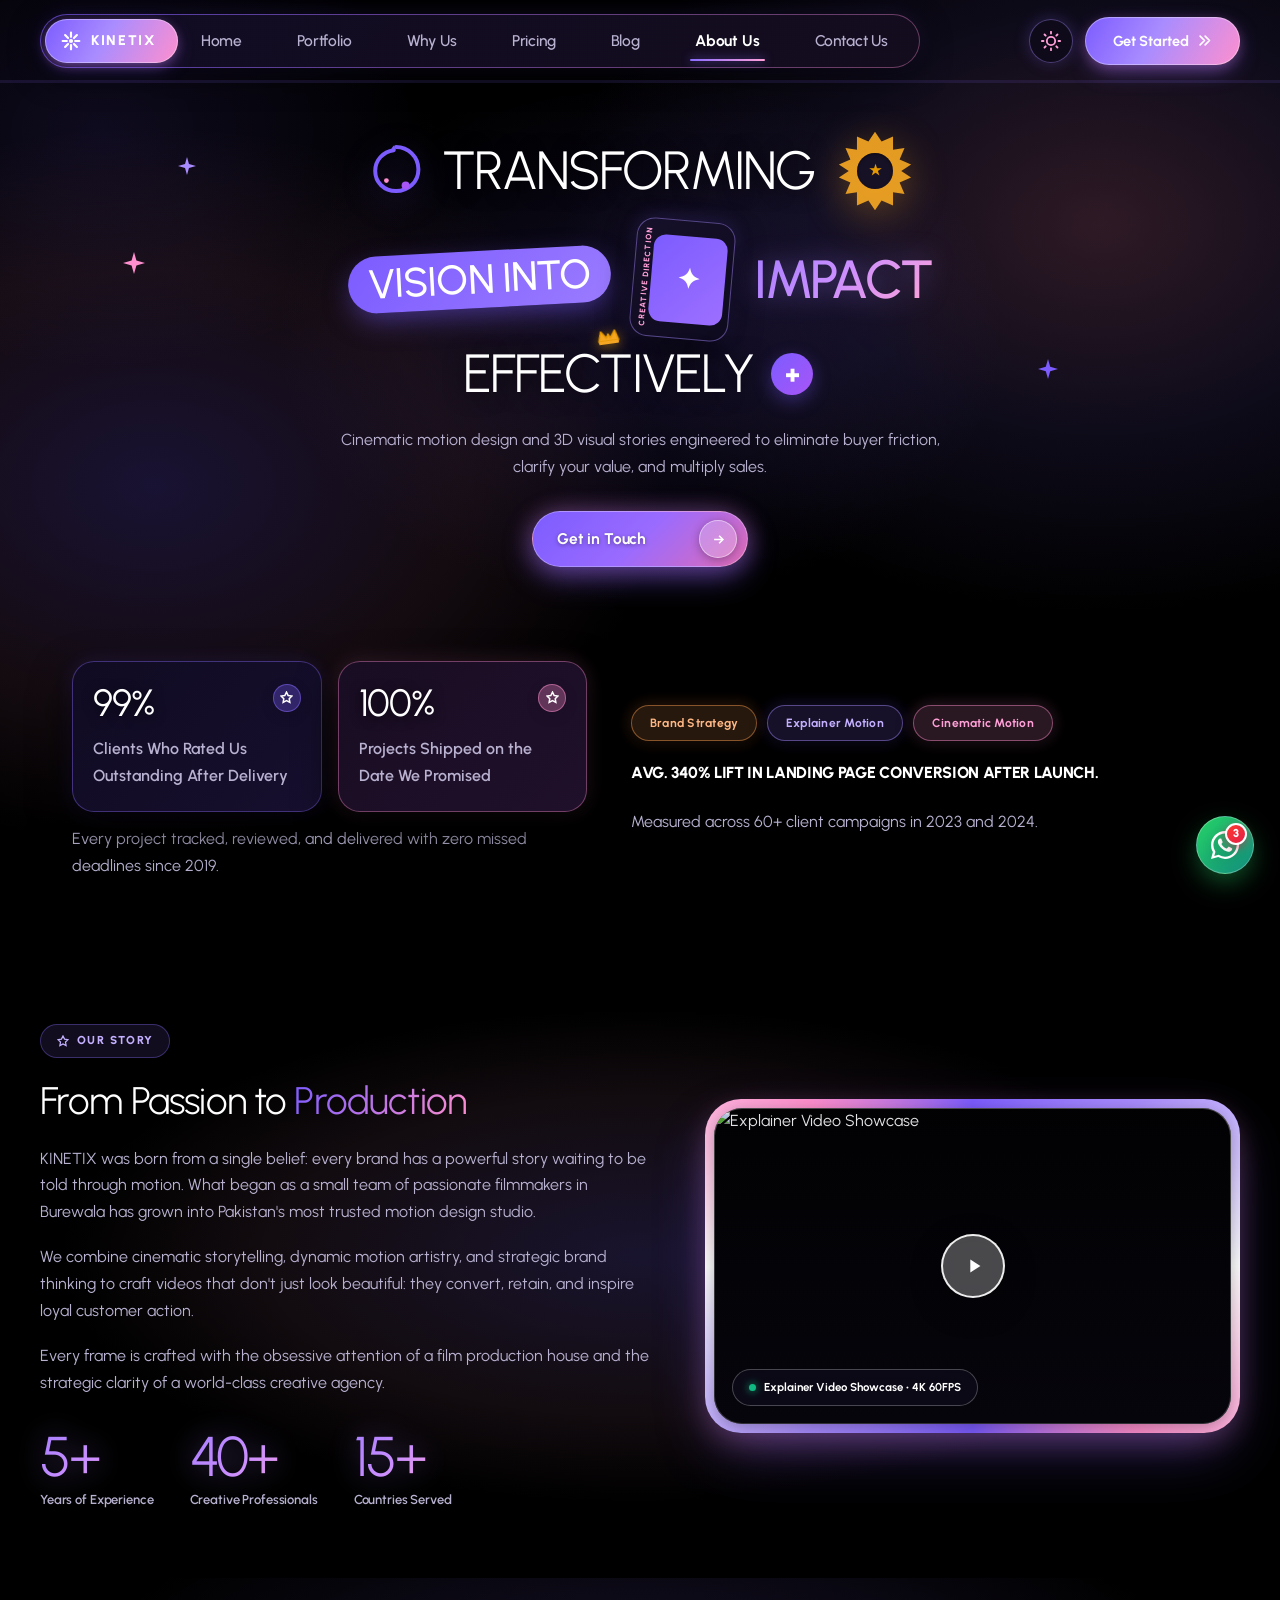
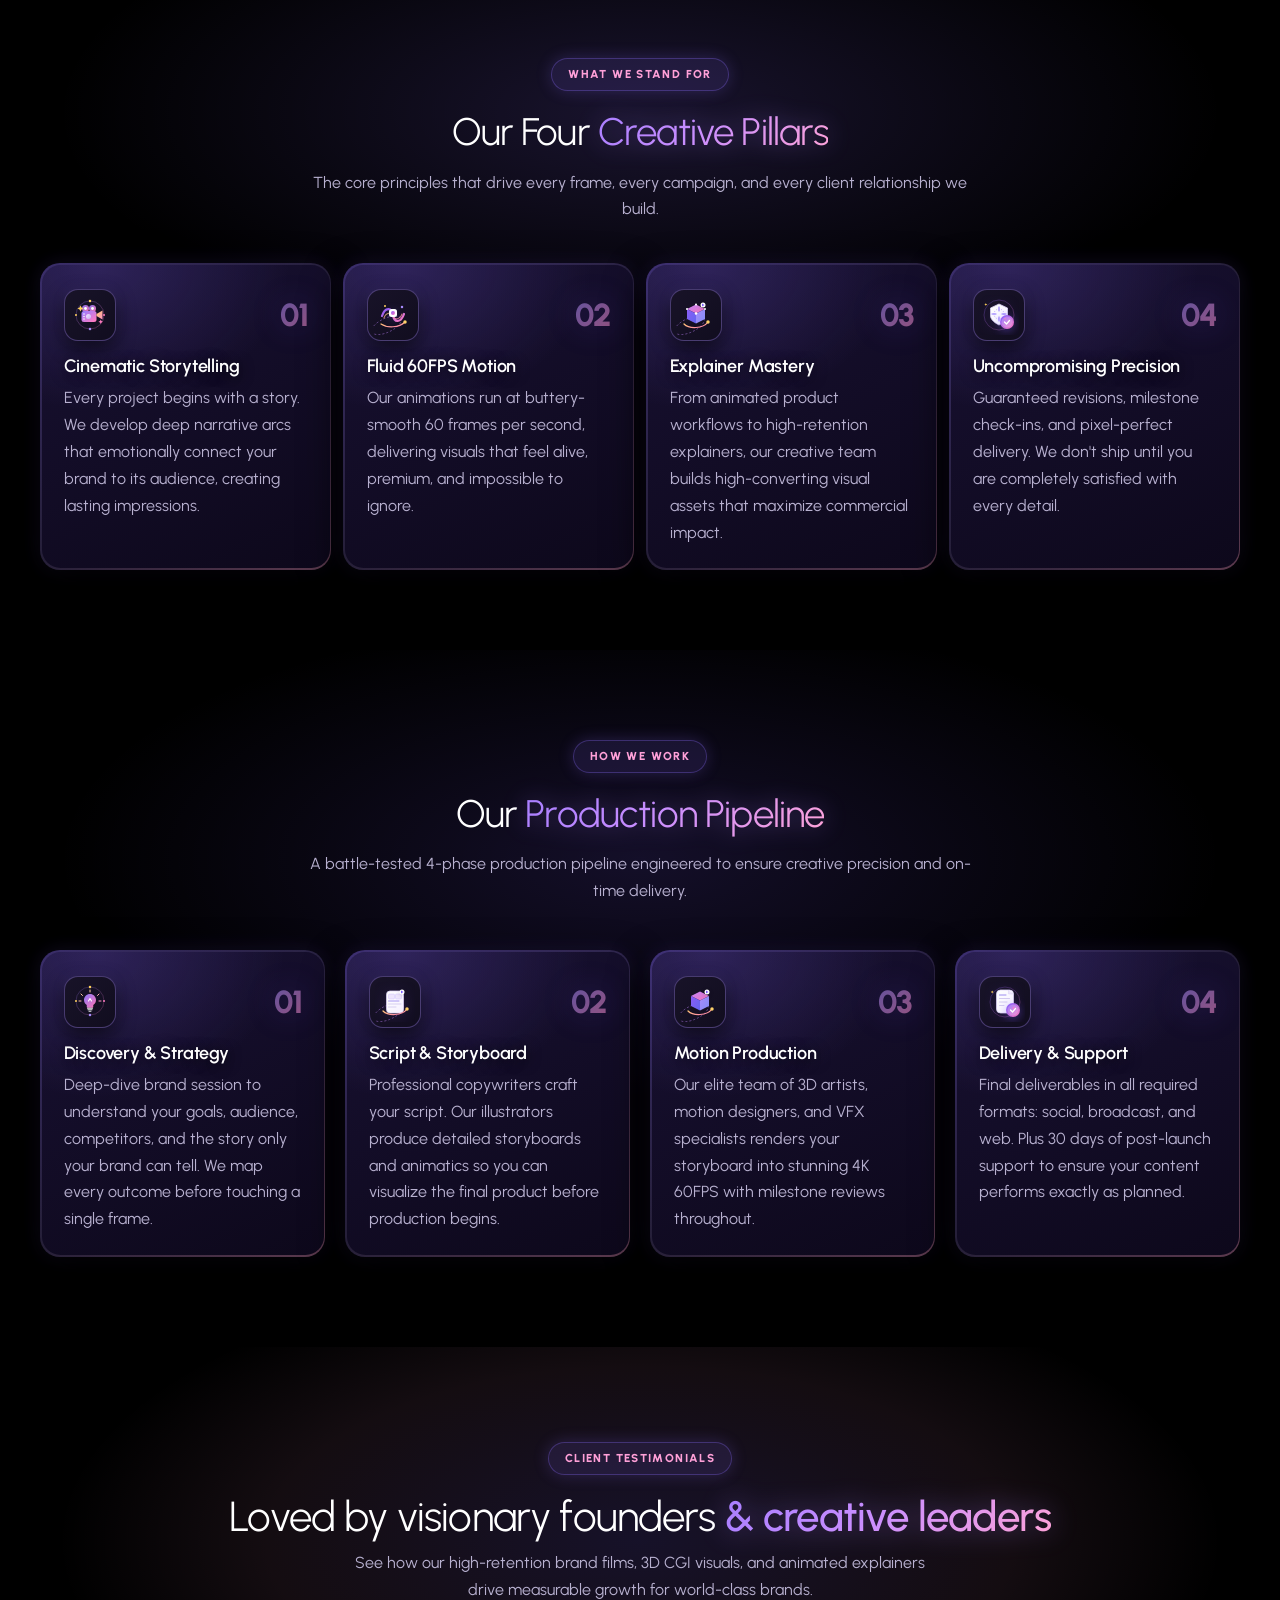
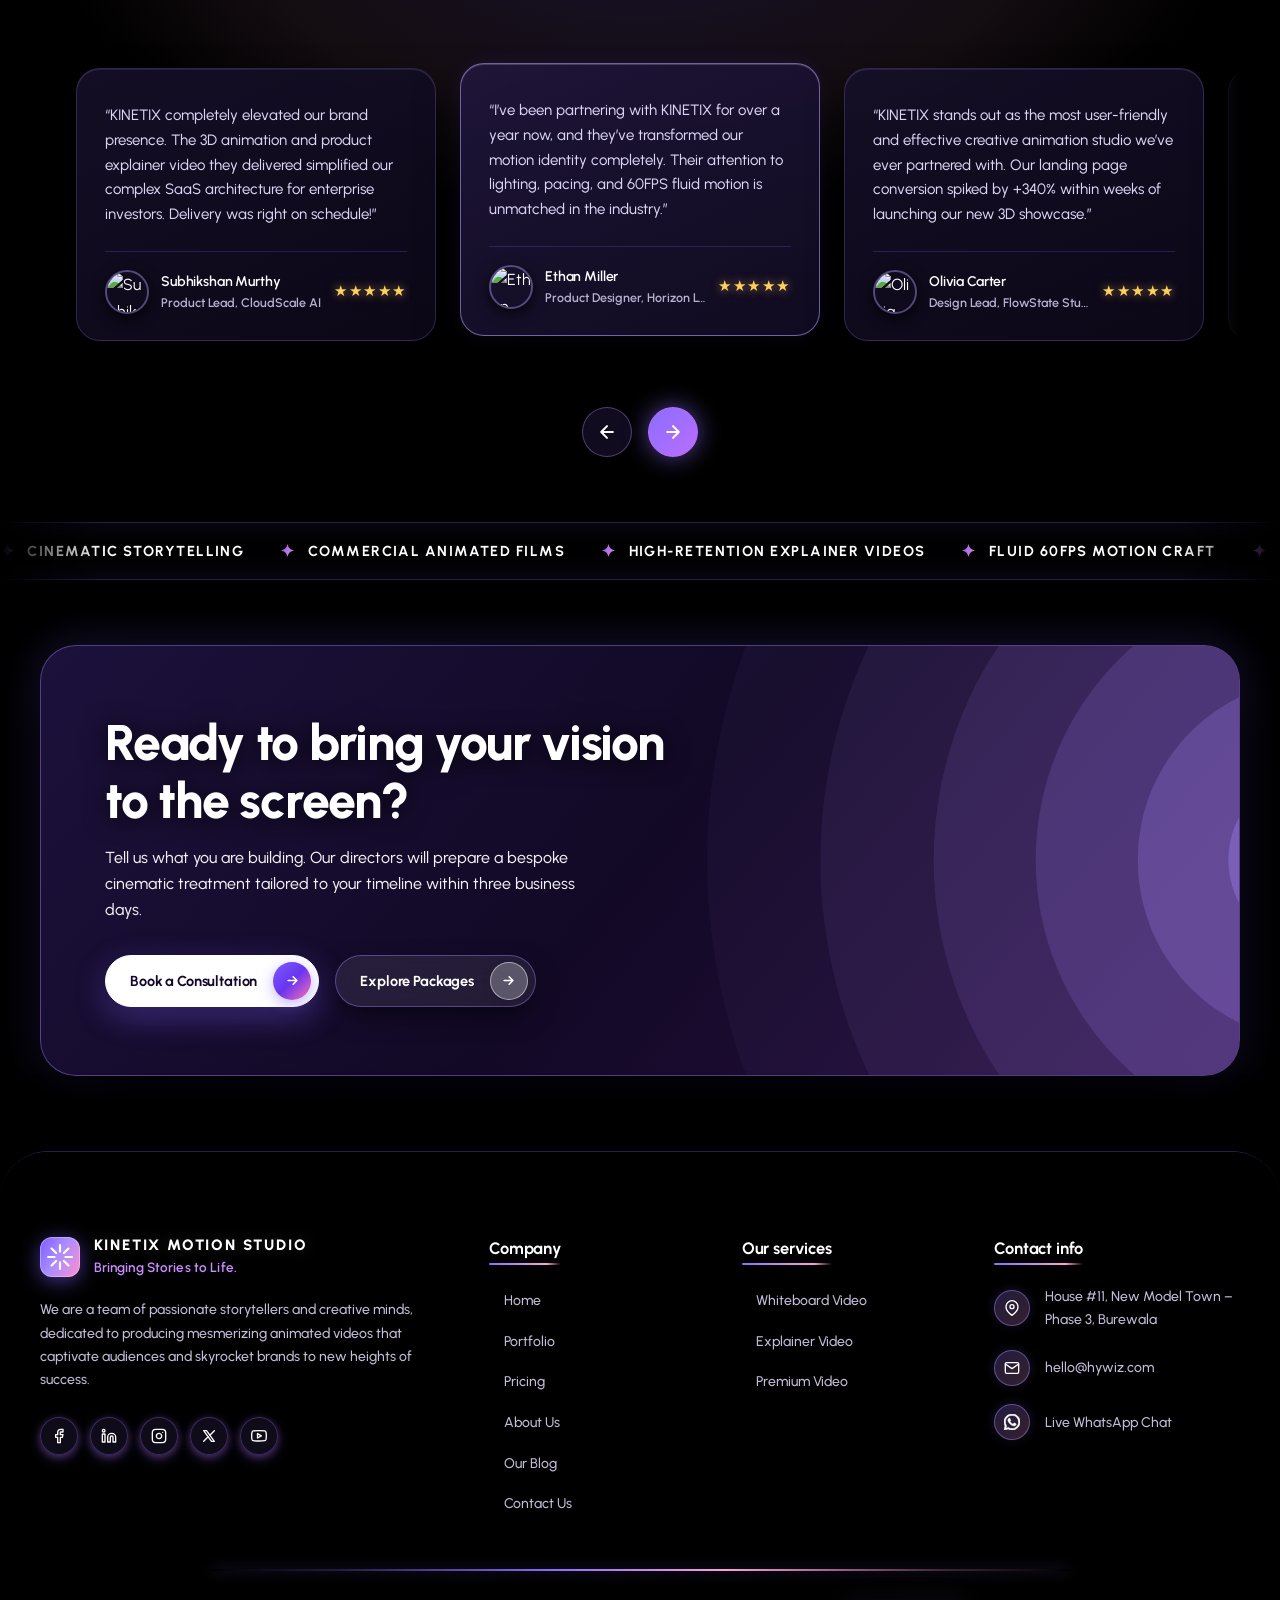
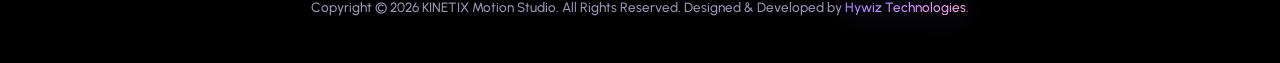
==== commit 27364eb2: "fix(pricing-services): fix dark theme pricing title contrast and sync 3 services with pricing packag" ====
--- a/about.html
+++ b/about.html
@@ -908,11 +908,9 @@
           <div class="footer-col">
             <h3 class="footer-heading">Our services</h3>
             <ul class="footer-links">
-              <li><a href="product.html?id=whiteboard"><span class="link-text">Whiteboard Animations</span></a></li>
+              <li><a href="product.html?id=whiteboard"><span class="link-text">Whiteboard Video</span></a></li>
               <li><a href="product.html?id=explainer"><span class="link-text">Explainer Video</span></a></li>
               <li><a href="product.html?id=premium"><span class="link-text">Premium Video</span></a></li>
-              <li><a href="product.html?id=explainer"><span class="link-text">2D Animation</span></a></li>
-              <li><a href="product.html?id=premium"><span class="link-text">3D Animation</span></a></li>
             </ul>
           </div>
 
--- a/css/style.css
+++ b/css/style.css
@@ -1680,9 +1680,10 @@
   filter: blur(34px);
   transition: opacity 0.4s ease;
 }
-.card-3d .anim-card-glow { background: #7c5cff; }
 .card-whiteboard .anim-card-glow { background: #ff8fce; }
 .card-explainer .anim-card-glow { background: #4f46e5; }
+.card-premium .anim-card-glow,
+.card-3d .anim-card-glow { background: #7c5cff; }
 .anim-solution-card:hover .anim-card-glow { opacity: 0.38; }
 
 .anim-card-top {
@@ -2508,7 +2509,7 @@
   font-size: clamp(21px, 1.7vw, 24px) !important;
   font-weight: 750 !important;
   letter-spacing: -0.025em !important;
-  color: #0e0a1f !important;
+  color: #0e0a1f;
   margin: 0 !important;
   line-height: 1.24 !important;
 }
--- a/css/dark-theme.css
+++ b/css/dark-theme.css
@@ -1341,15 +1341,17 @@
   transform: translateY(-8px) !important;
 }
 
-/* Tier Icon */
 [data-theme="dark"] .pricing-tier-icon {
-  background: rgba(124, 92, 255, 0.18) !important;
-  color: #a78bfa !important;
-  border: 1px solid rgba(167, 139, 250, 0.25) !important;
+  background: rgba(124, 92, 255, 0.25) !important;
+  color: #c4b0ff !important;
+  border: 1px solid rgba(167, 139, 250, 0.35) !important;
 }
 
 /* Title & Badge */
-[data-theme="dark"] .pricing-card-title {
+[data-theme="dark"] .pricing-card-title,
+[data-theme="dark"] .pricing-card h3.pricing-card-title,
+[data-theme="dark"] .pricing-card .pricing-card-title,
+[data-theme="dark"] h3.pricing-card-title {
   color: #ffffff !important;
 }
 
@@ -1360,8 +1362,11 @@
 }
 
 /* Subtitle / Intro */
-[data-theme="dark"] .pricing-intro {
-  color: #9d94b4 !important;
+[data-theme="dark"] .pricing-intro,
+[data-theme="dark"] .pricing-card .pricing-intro,
+[data-theme="dark"] .pricing-card p.pricing-intro,
+[data-theme="dark"] p.pricing-intro {
+  color: #d1c9e8 !important;
 }
 
 /* Price */
